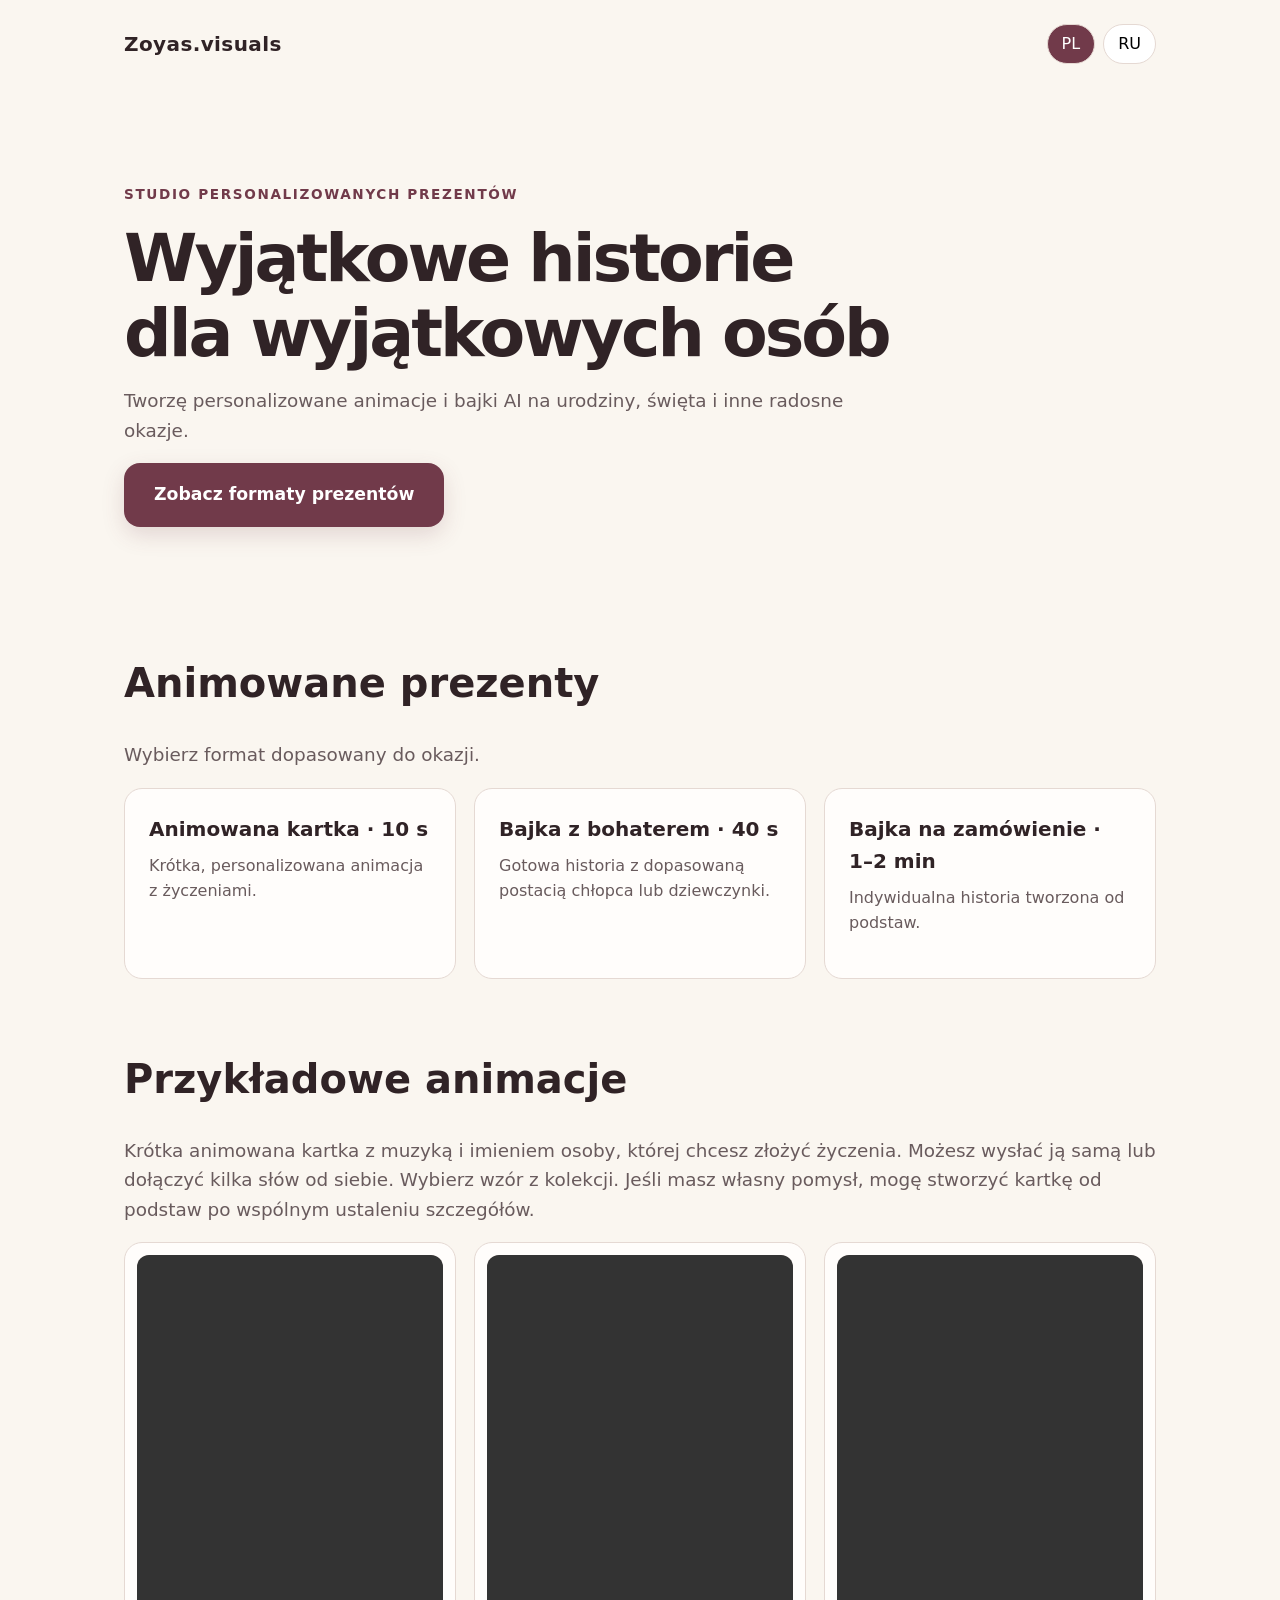
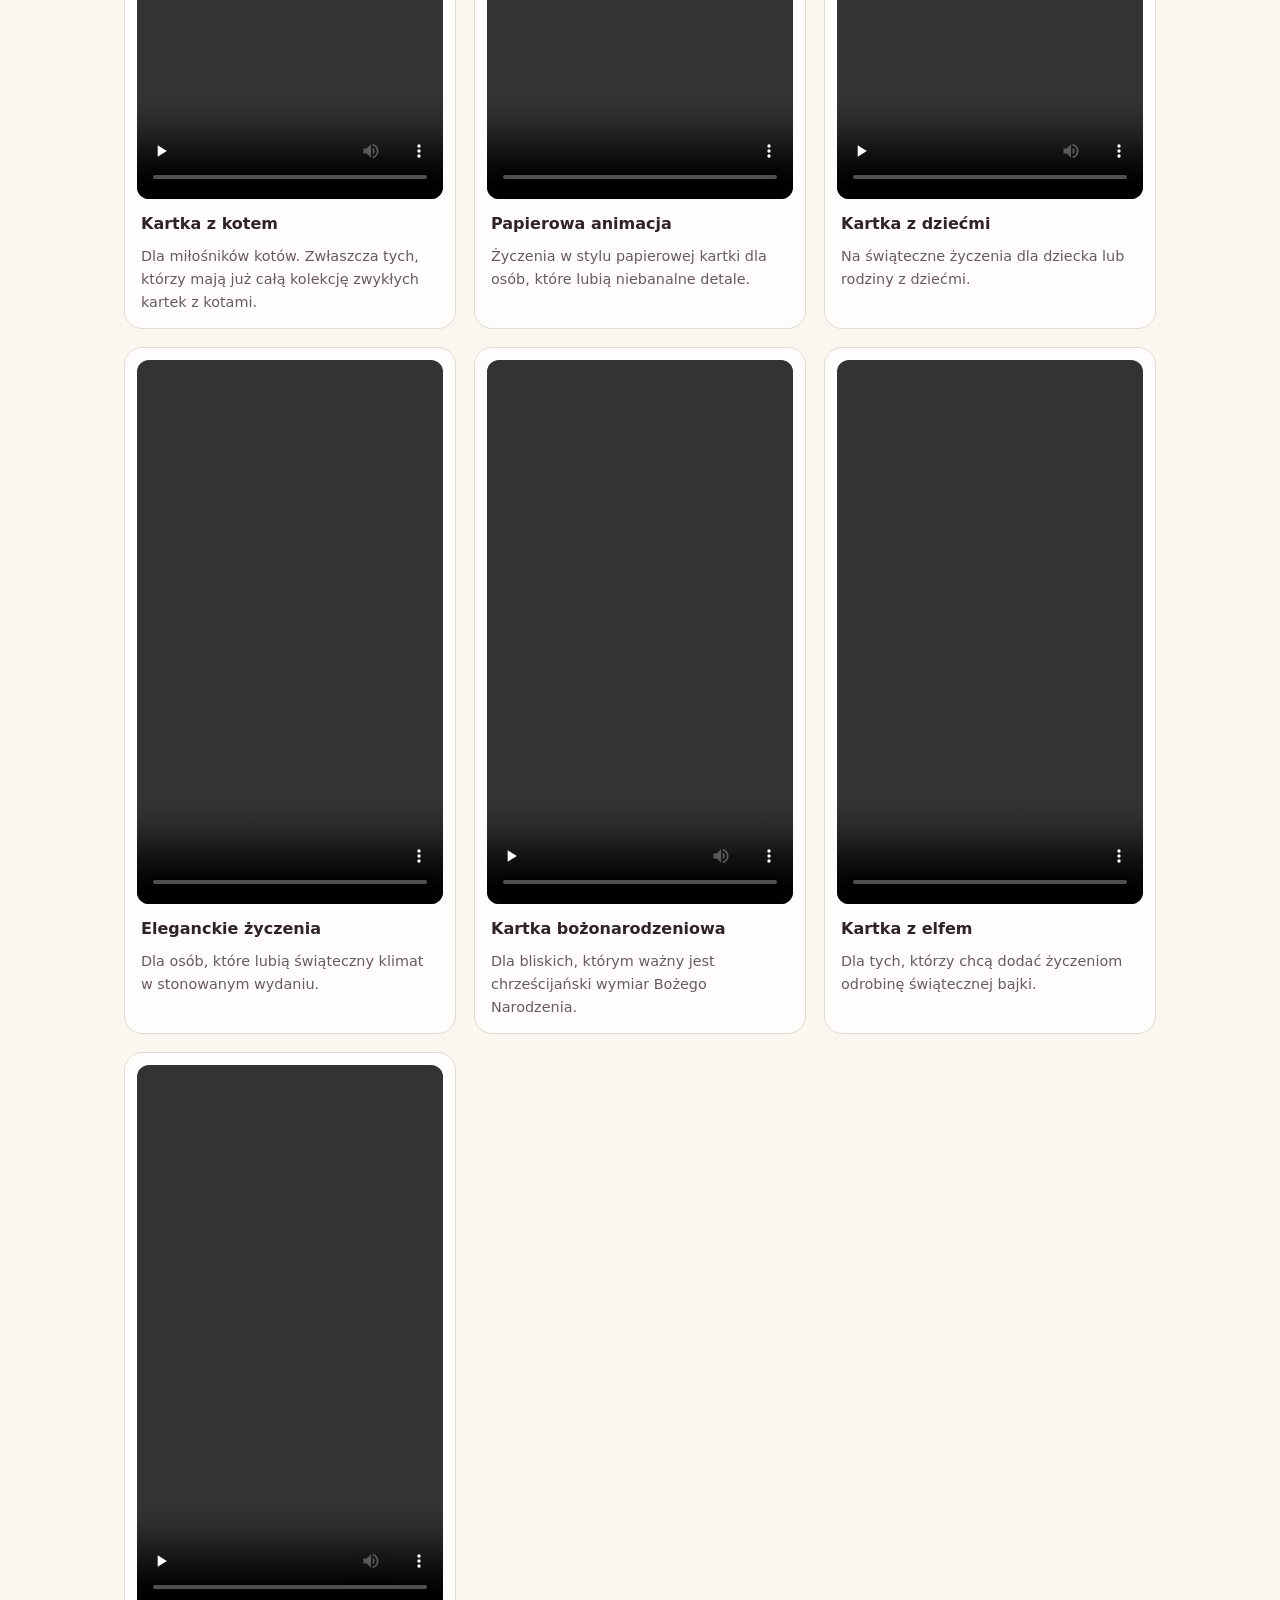
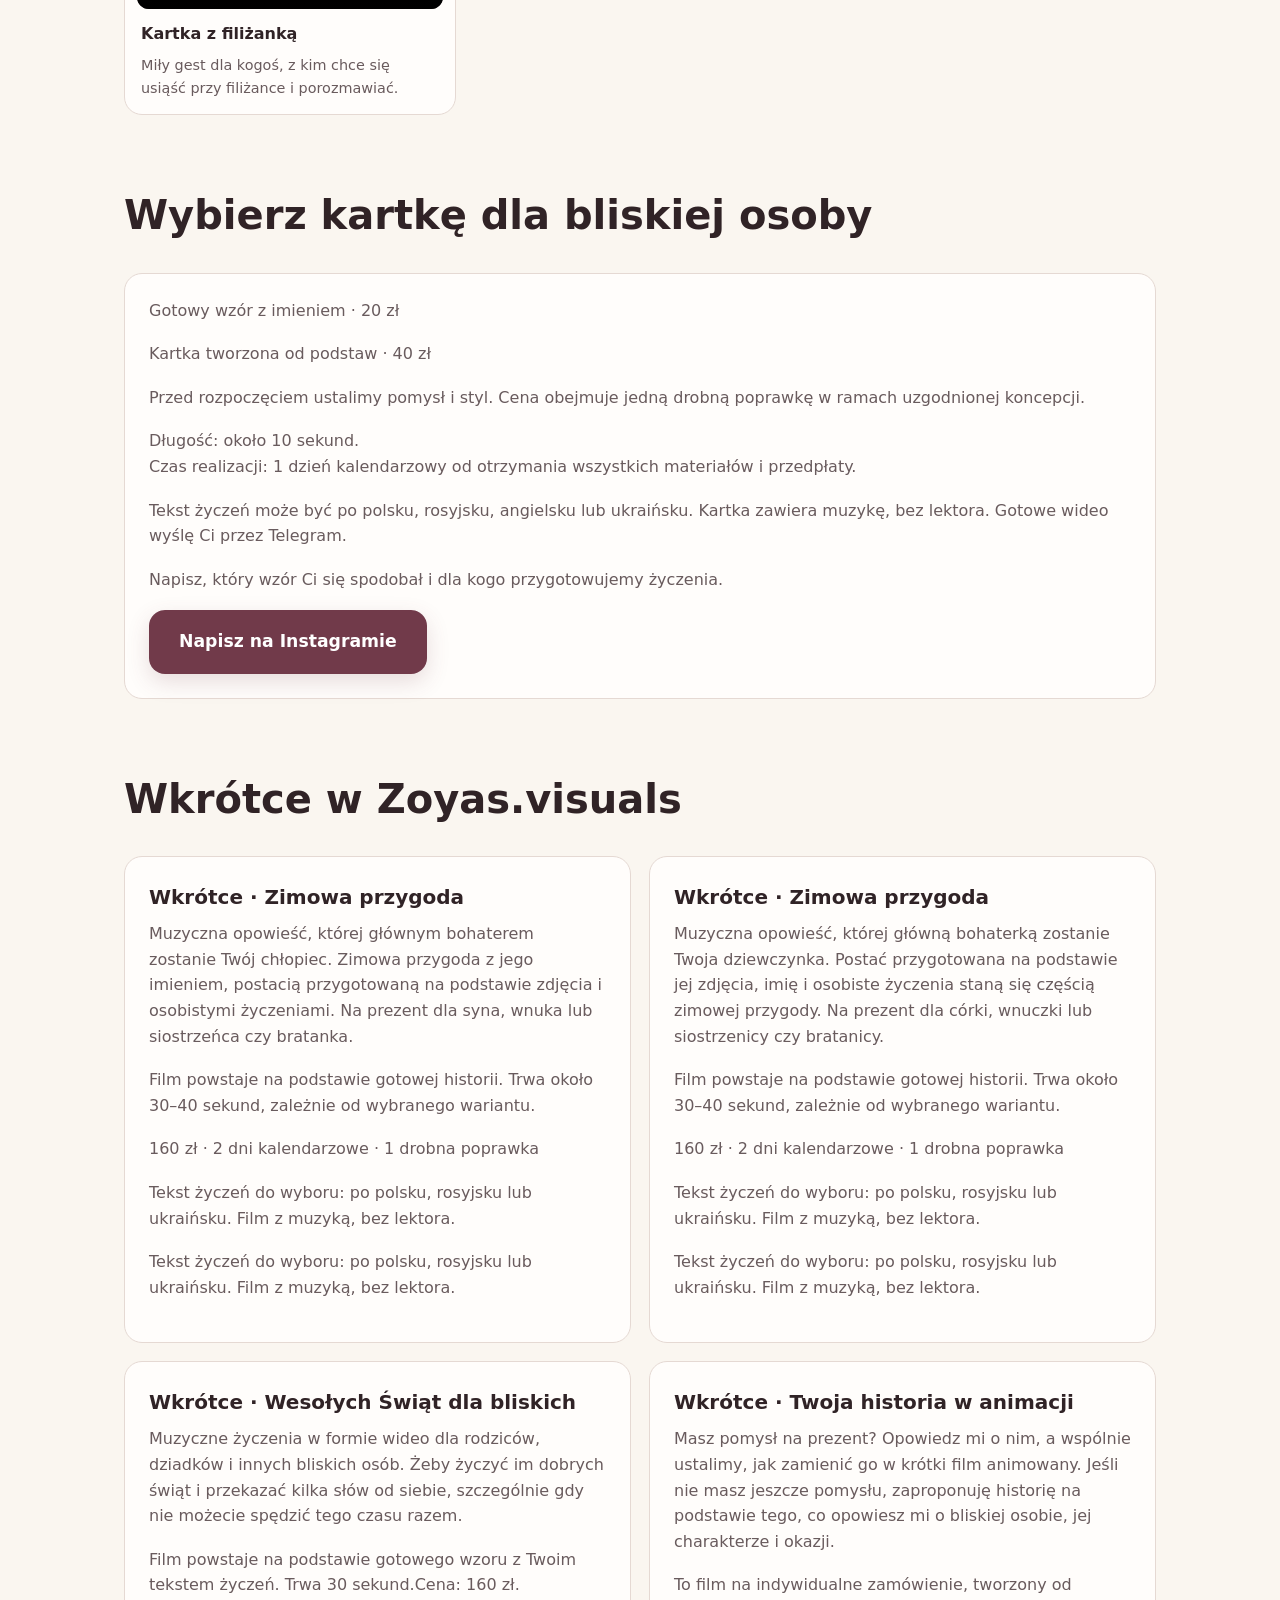
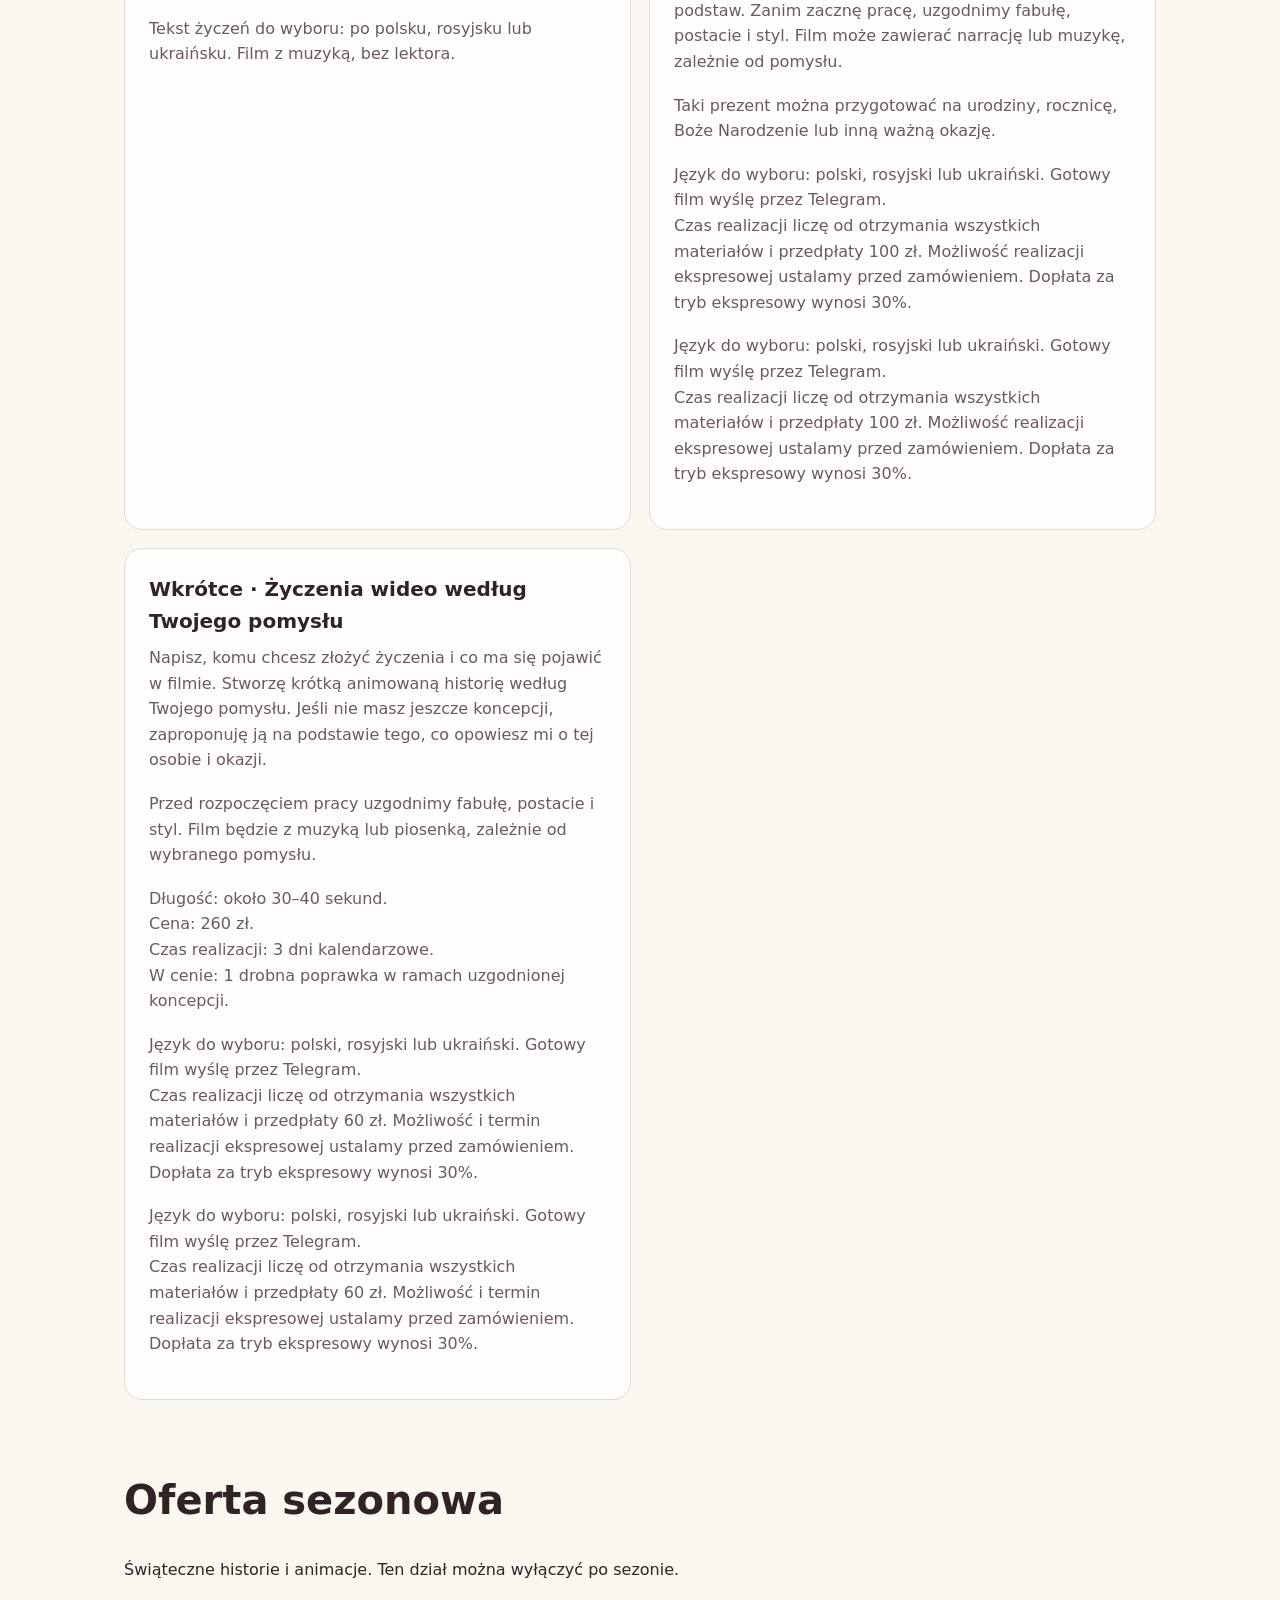
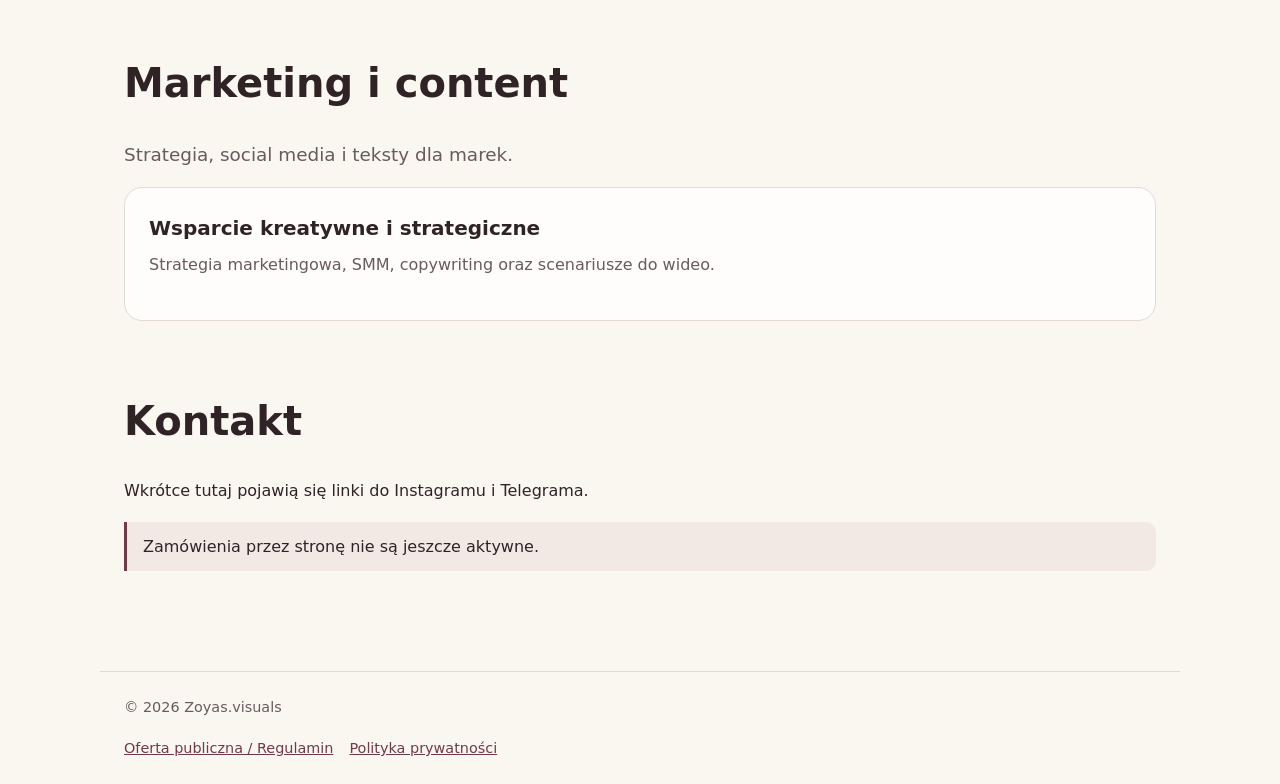
==== index.html @ 580c1a76 "Add files via upload" ====
<!DOCTYPE html>

<html lang="pl">
<head>
<meta charset="utf-8"/>
<meta content="width=device-width, initial-scale=1" name="viewport"/>
<meta content="Zoyas.visuals — personalizowane animowane prezenty AI oraz kreatywny marketing i content." name="description"/>
<title>Zoyas.visuals | Animowane prezenty i marketing</title>
<style>
    :root{color-scheme:light;--bg:#faf6f0;--ink:#302326;--muted:#695b5d;--wine:#713a4a;--line:#e5d9d3;--card:#fffdfb}
    *{box-sizing:border-box}html{scroll-behavior:smooth}body{margin:0;background:var(--bg);color:var(--ink);font:16px/1.6 system-ui,-apple-system,Segoe UI,sans-serif}
    a{color:inherit}button{font:inherit;cursor:pointer}header,main,footer{max-width:1080px;margin:auto;padding:24px}
    header{display:flex;justify-content:space-between;align-items:center;gap:16px}.brand{font-weight:800;letter-spacing:.02em;text-decoration:none;font-size:1.25rem}
    .langs{display:flex;gap:8px}.langs button{border:1px solid var(--line);border-radius:100px;padding:6px 14px;background:white}.langs button[aria-pressed="true"]{background:var(--wine);color:white}
    .hero{padding:72px 0 56px;max-width:780px}.eyebrow{color:var(--wine);font-size:.85rem;font-weight:750;letter-spacing:.12em;text-transform:uppercase}
    h1{font-size:clamp(2.25rem,5.2vw,4.25rem);line-height:1.12;letter-spacing:-.045em;margin:16px 0}h2{font-size:clamp(1.7rem,3.5vw,2.5rem);line-height:1.2}h3{margin:0 0 8px;font-size:1.25rem}
    p{margin:0 0 18px}.lead{font-size:1.15rem;color:var(--muted)}.button{display:inline-block;background:var(--wine);color:white;text-decoration:none;border-radius:16px;padding:18px 30px;font-size:1.08rem;font-weight:750;border:0;box-shadow:0 8px 22px #713a4a2b;transition:transform .2s,background .2s}
    .button:hover{background:#542535;transform:translateY(-2px)}.button:focus-visible{outline:3px solid #a67b4b;outline-offset:3px}section{margin:0 0 76px}.grid{display:grid;grid-template-columns:repeat(3,minmax(0,1fr));gap:18px}.card{background:var(--card);border:1px solid var(--line);border-radius:18px;padding:24px}.card p{color:var(--muted)}
    .note{border-left:3px solid var(--wine);padding:12px 16px;background:#f2e9e5;border-radius:0 10px 10px 0}
    .video-grid{display:grid;grid-template-columns:repeat(3,minmax(0,1fr));gap:18px}.video-card{background:var(--card);border:1px solid var(--line);border-radius:18px;padding:12px}.video-card video{width:100%;aspect-ratio:9/16;object-fit:cover;display:block;border-radius:12px;background:#e8d9d4}.video-card p{margin:8px 4px 2px;color:var(--muted);font-size:.9rem}.video-note{color:var(--muted);font-size:.9rem}footer{border-top:1px solid var(--line);color:var(--muted);font-size:.9rem}.footerlinks{display:flex;flex-wrap:wrap;gap:16px}.footerlinks a{color:var(--wine)}
    [hidden]{display:none!important}@media(max-width:700px){header,main,footer{padding:18px}.hero{padding:48px 0}.grid,.video-grid{grid-template-columns:1fr 1fr}section{margin-bottom:52px}}
  @media(max-width:450px){.video-grid{grid-template-columns:1fr 1fr;gap:10px}.video-card{padding:7px}.video-card p{font-size:.8rem}}
  
.video-card h3{margin:12px 4px 4px;font-size:1rem}.video-card p{white-space:pre-line}.upcoming-grid{display:grid;grid-template-columns:repeat(2,minmax(0,1fr));gap:18px}.upcoming-grid p,.card#unused{white-space:pre-line}.upcoming-grid p{white-space:pre-line}.upcoming-grid .card{min-width:0}#card-order .card p{white-space:pre-line}@media(max-width:700px){.upcoming-grid{grid-template-columns:1fr}}
</style>
</head>
<body>
<header><a class="brand" href="#top">Zoyas.visuals</a><div aria-label="Language / Язык" class="langs" role="group"><button aria-pressed="true" data-lang="pl" type="button">PL</button><button aria-pressed="false" data-lang="ru" type="button">RU</button></div></header>
<main id="top">
<section class="hero"><div class="eyebrow" data-i18n="eyebrow"></div><h1 data-i18n="heroTitle"></h1><p class="lead" data-i18n="heroText"></p><a class="button" data-i18n="viewGifts" href="#gifts"></a></section>
<section id="gifts"><h2 data-i18n="giftsTitle"></h2><p class="lead" data-i18n="giftsText"></p><div class="grid">
<article class="card"><h3 data-i18n="gift1"></h3><p data-i18n="gift1desc"></p></article>
<article class="card"><h3 data-i18n="gift2"></h3><p data-i18n="gift2desc"></p></article>
<article class="card"><h3 data-i18n="gift3"></h3><p data-i18n="gift3desc"></p></article>
</div></section>
<section id="examples"><h2 data-i18n="examplesTitle"></h2><p class="lead" data-i18n="examplesText"></p>
<div class="video-grid">
<div class="video-card"><video aria-label="Cat animation" controls="" playsinline="" preload="none" src="cat.mp4"></video><h3 data-i18n="example1"></h3><p data-i18n="example1desc"></p></div>
<div class="video-card"><video aria-label="Paper sculpture animation" controls="" playsinline="" preload="none" src="paper.mp4"></video><h3 data-i18n="example2"></h3><p data-i18n="example2desc"></p></div>
<div class="video-card"><video aria-label="Children holiday animation" controls="" playsinline="" preload="none" src="kids.mp4"></video><h3 data-i18n="example3"></h3><p data-i18n="example3desc"></p></div>
<div class="video-card"><video aria-label="Luxury greeting animation" controls="" playsinline="" preload="none" src="lux.mp4"></video><h3 data-i18n="example4"></h3><p data-i18n="example4desc"></p></div>
<div class="video-card"><video aria-label="Religious greeting animation" controls="" playsinline="" preload="none" src="religious.mp4"></video><h3 data-i18n="example5"></h3><p data-i18n="example5desc"></p></div>
<div class="video-card"><video aria-label="Elf animation" controls="" playsinline="" preload="none" src="elf.mp4"></video><h3 data-i18n="example6"></h3><p data-i18n="example6desc"></p></div>
<div class="video-card"><video aria-label="Cup animation" controls="" playsinline="" preload="none" src="cup.mp4"></video><h3 data-i18n="example7"></h3><p data-i18n="example7desc"></p></div>
</div><p class="video-note" data-i18n="examplesNote"></p>
</section><section id="card-order"><h2 data-i18n="cardOrderTitle"></h2><div class="card"><p data-i18n="cardPrice1"></p><p data-i18n="cardPrice2"></p><p data-i18n="cardTerms1"></p><p data-i18n="cardTerms2"></p><p data-i18n="cardTerms3"></p><p data-i18n="cardPrompt"></p><a class="button" data-i18n="cardCta" href="https://www.instagram.com/zoyas.visuals/" rel="noopener noreferrer" target="_blank"></a></div></section><section id="upcoming"><h2 data-i18n="upcomingTitle"></h2><div class="upcoming-grid"><article class="card"><h3 data-i18n="up1title"></h3><p data-i18n="up1text1"></p><p data-i18n="up1text2"></p><p data-i18n="up1text3"></p><p data-i18n="up1text4"></p><p data-i18n="up1text5"></p></article><article class="card"><h3 data-i18n="up2title"></h3><p data-i18n="up2text1"></p><p data-i18n="up2text2"></p><p data-i18n="up2text3"></p><p data-i18n="up2text4"></p><p data-i18n="up2text5"></p></article><article class="card"><h3 data-i18n="up3title"></h3><p data-i18n="up3text1"></p><p data-i18n="up3text2"></p><p data-i18n="up3text3"></p><p data-i18n="up3text4"></p><p data-i18n="up3text5"></p></article><article class="card"><h3 data-i18n="up4title"></h3><p data-i18n="up4text1"></p><p data-i18n="up4text2"></p><p data-i18n="up4text3"></p><p data-i18n="up4text4"></p><p data-i18n="up4text5"></p></article><article class="card"><h3 data-i18n="up5title"></h3><p data-i18n="up5text1"></p><p data-i18n="up5text2"></p><p data-i18n="up5text3"></p><p data-i18n="up5text4"></p><p data-i18n="up5text5"></p></article></div></section>
<section id="seasonal"><h2 data-i18n="seasonTitle"></h2><p data-i18n="seasonText"></p></section>
<section id="marketing"><h2 data-i18n="marketingTitle"></h2><p class="lead" data-i18n="marketingText"></p><div class="card"><h3 data-i18n="marketingServices"></h3><p data-i18n="marketingDetails"></p></div></section>
<section id="contact"><h2 data-i18n="contactTitle"></h2><p data-i18n="contactText"></p><p class="note" data-i18n="contactPending"></p></section>
</main>
<footer><p>© <span id="year">2026</span> Zoyas.visuals</p><div aria-label="Legal documents" class="footerlinks"><a data-i18n="privacy1" href="https://drive.google.com/file/d/1XK0a-iDNPS_M-O-wU-ek_Co1tiqjxsa3/view?usp=sharing" rel="noopener noreferrer" target="_blank"></a><a data-i18n="privacy2" href="https://drive.google.com/file/d/1DWjNGyeAzL0Ub_gJZvb59Omw1AKYy89h/view?usp=sharing" rel="noopener noreferrer" target="_blank"></a></div></footer>
<script>
'use strict';
const translations={
  "ru": {
    "examplesTitle": "Примеры анимаций",
    "examplesText": "Короткая анимационная открытка с музыкой и именем получателя. Можно отправить её отдельно или дополнить своими словами. Выберите понравившийся вариант из коллекции. Если хочется чего-то своего, я создам открытку с нуля по согласованной с вами идее.",
    "example1": "Открытка с котом",
    "example2": "Бумажная анимация",
    "example3": "Открытка с детьми",
    "example4": "Элегантное поздравление",
    "example5": "Рождественское поздравление",
    "example6": "Открытка с эльфом",
    "example7": "Открытка с чашкой",
    "examplesNote": "",
    "eyebrow": "Студия персональных подарков",
    "heroTitle": "Особенные истории для близких людей",
    "heroText": "Создаю персональные AI-мультфильмы и анимационные поздравления ко дню рождения, праздникам и другим радостным событиям.",
    "viewGifts": "Посмотреть форматы подарков",
    "giftsTitle": "Анимационные подарки",
    "giftsText": "Выбери формат под свой повод.",
    "videoSoon": "Место для примера видео",
    "gift1": "Видеооткрытка · 10 сек.",
    "gift1desc": "Короткое персональное анимационное поздравление.",
    "gift2": "Сказка с героем · 40 сек.",
    "gift2desc": "Готовая история с заменой персонажа на мальчика или девочку.",
    "gift3": "Мультфильм на заказ · 1–2 мин.",
    "gift3desc": "Индивидуальная история, созданная с нуля.",
    "seasonTitle": "Сезонные предложения",
    "seasonText": "Новогодние и праздничные истории. После сезона этот раздел можно отключить.",
    "marketingTitle": "Маркетинг и контент",
    "marketingText": "Стратегия, социальные сети и тексты для брендов.",
    "marketingServices": "Креативная и стратегическая поддержка",
    "marketingDetails": "Маркетинговая стратегия, SMM, копирайтинг и сценарии для видео.",
    "contactTitle": "Контакты",
    "contactText": "Скоро здесь появятся ссылки на Instagram и Telegram.",
    "contactPending": "Заказы через сайт пока не принимаются.",
    "privacy1": "Публичная оферта",
    "privacy2": "Политика конфиденциальности",
    "example1desc": "Для тех, кто любит котов. И особенно для тех, кому обычной открытки с котом уже мало.",
    "example2desc": "Поздравление в стиле бумажной открытки для тех, кому нравятся необычные детали.",
    "example3desc": "Для праздничного поздравления ребёнку или семье с детьми.",
    "example4desc": "Для тех, кому близок сдержанный праздничный стиль.",
    "example5desc": "Для близких, которым важно христианское содержание Рождества.",
    "example6desc": "Для тех, кому хочется добавить в поздравление немного праздничной сказки.",
    "example7desc": "Небольшой знак внимания для человека, с которым хочется посидеть за чашкой и поговорить.",
    "cardOrderTitle": "Выберите свою открытку",
    "cardPrice1": "По готовому шаблону с именем получателя · 20 zł",
    "cardPrice2": "Индивидуальная открытка с нуля · 40 zł",
    "cardTerms1": "Идею и оформление обсудим перед началом. В стоимость входит одна небольшая правка в рамках согласованной идеи.",
    "cardTerms2": "Продолжительность: около 10 секунд.\nСрок изготовления: 1 календарный день после получения всех материалов и предоплаты.",
    "cardTerms3": "Текст поздравления может быть на польском, русском, английском или украинском языке. В открытке есть музыка, без озвучки. Готовое видео отправлю вам в Telegram.",
    "cardPrompt": "Напишите мне, какая открытка понравилась и для кого готовим поздравление.",
    "cardCta": "Обсудить открытку в Instagram",
    "upcomingTitle": "Скоро в Zoyas.visuals",
    "up1title": "Скоро · Зимнее приключение",
    "up1text1": "Музыкальная история, в которой главным героем станет ваш мальчик. Зимнее приключение с его именем, образом по фотографии и персональным поздравлением. Можно подарить сыну, внуку или племяннику.",
    "up1text2": "Видео создаётся по готовому сюжету. Продолжительность около 30–40 секунд, в зависимости от выбранного варианта.",
    "up1text3": "160 zł · 2 календарных дня · 1 небольшая правка",
    "up1text4": "Текст поздравления на выбор: польский, русский или украинский. В видео звучит музыка, без озвучки.",
    "up1text5": "Текст поздравления на выбор: польский, русский или украинский. В видео звучит музыка, без озвучки.",
    "up2title": "Скоро · Зимнее приключение",
    "up2text1": "Музыкальная история, в которой главной героиней станет ваша девочка. Её образ по фотографии, имя и персональное поздравление станут частью зимнего приключения. Подарок для дочки, внучки или племянницы.",
    "up2text2": "Видео создаётся по готовому сюжету. Продолжительность около 30–40 секунд, в зависимости от выбранного варианта.",
    "up2text3": "160 zł · 2 календарных дня · 1 небольшая правка",
    "up2text4": "Текст поздравления на выбор: польский, русский или украинский. В видео звучит музыка, без озвучки.",
    "up2text5": "Текст поздравления на выбор: польский, русский или украинский. В видео звучит музыка, без озвучки.",
    "up3title": "Скоро · С Рождеством, родные",
    "up3text1": "Музыкальное видеопоздравление для родителей, бабушки с дедушкой и других близких. Чтобы поздравить с Рождеством и сказать несколько своих слов, особенно когда провести праздник вместе не получается.",
    "up3text2": "Поздравление создаётся по готовому шаблону с вашим текстом. Продолжительность  30 секунд. Стоимость: 160 zł.",
    "up3text3": "Текст поздравления на выбор: польский, русский или украинский. В видео звучит музыка, без озвучки.",
    "up3text4": "",
    "up3text5": "",
    "up4title": "Скоро · Мультфильм по вашей истории",
    "up4text1": "У вас есть идея подарка? Расскажите мне, и мы обсудим, как превратить её в небольшой мультфильм. Если готовой идеи пока нет, я предложу сюжет, опираясь на ваш рассказ о человеке, его характере и поводе для поздравления.",
    "up4text2": "Это индивидуальный заказ: я создаю историю с нуля. Перед началом мы согласуем сюжет, персонажей и оформление. Мультфильм может быть с озвучкой или музыкой, в зависимости от задумки.",
    "up4text3": "Такой подарок можно подготовить ко дню рождения, годовщине, Рождеству или другому важному событию.",
    "up4text4": "Язык на выбор: польский, русский или украинский. Готовое видео отправлю в Telegram.\nСрок отсчитывается после получения всех материалов и предоплаты 100 zł. Возможность срочного изготовления обсуждается заранее. Доплата за срочность составляет 30%.",
    "up4text5": "Язык на выбор: польский, русский или украинский. Готовое видео отправлю в Telegram.\nСрок отсчитывается после получения всех материалов и предоплаты 100 zł. Возможность срочного изготовления обсуждается заранее. Доплата за срочность составляет 30%.",
    "up5title": "Скоро · Видеопоздравление по вашей идее",
    "up5text1": "Расскажите, кого хотите поздравить и что хочется увидеть в видео. Я создам короткую анимационную историю по вашей идее. Если задумки пока нет, предложу свой вариант на основе вашего рассказа о человеке и поводе для подарка.",
    "up5text2": "Перед началом мы согласуем сюжет, персонажей и оформление. Видео будет с музыкой или песней, в зависимости от выбранной идеи.",
    "up5text3": "Продолжительность: около 30–40 секунд.\nСтоимость: 260 zł.\nСрок изготовления: 3 календарных дня.\nВключена 1 небольшая правка в рамках согласованной идеи.",
    "up5text4": "Язык на выбор: польский, русский или украинский. Готовое видео отправлю в Telegram.\nСрок отсчитывается после получения всех материалов и предоплаты - 60 злотых. Возможность и срок срочного изготовления обсуждаем перед заказом. Доплата за срочность составляет 30%.",
    "up5text5": "Язык на выбор: польский, русский или украинский. Готовое видео отправлю в Telegram.\nСрок отсчитывается после получения всех материалов и предоплаты - 60 злотых. Возможность и срок срочного изготовления обсуждаем перед заказом. Доплата за срочность составляет 30%."
  },
  "pl": {
    "examplesTitle": "Przykładowe animacje",
    "examplesText": "Krótka animowana kartka z muzyką i imieniem osoby, której chcesz złożyć życzenia. Możesz wysłać ją samą lub dołączyć kilka słów od siebie. Wybierz wzór z kolekcji. Jeśli masz własny pomysł, mogę stworzyć kartkę od podstaw po wspólnym ustaleniu szczegółów.",
    "example1": "Kartka z kotem",
    "example2": "Papierowa animacja",
    "example3": "Kartka z dziećmi",
    "example4": "Eleganckie życzenia",
    "example5": "Kartka bożonarodzeniowa",
    "example6": "Kartka z elfem",
    "example7": "Kartka z filiżanką",
    "examplesNote": "",
    "eyebrow": "Studio personalizowanych prezentów",
    "heroTitle": "Wyjątkowe historie dla wyjątkowych osób",
    "heroText": "Tworzę personalizowane animacje i bajki AI na urodziny, święta i inne radosne okazje.",
    "viewGifts": "Zobacz formaty prezentów",
    "giftsTitle": "Animowane prezenty",
    "giftsText": "Wybierz format dopasowany do okazji.",
    "videoSoon": "Miejsce na przykład wideo",
    "gift1": "Animowana kartka · 10 s",
    "gift1desc": "Krótka, personalizowana animacja z życzeniami.",
    "gift2": "Bajka z bohaterem · 40 s",
    "gift2desc": "Gotowa historia z dopasowaną postacią chłopca lub dziewczynki.",
    "gift3": "Bajka na zamówienie · 1–2 min",
    "gift3desc": "Indywidualna historia tworzona od podstaw.",
    "seasonTitle": "Oferta sezonowa",
    "seasonText": "Świąteczne historie i animacje. Ten dział można wyłączyć po sezonie.",
    "marketingTitle": "Marketing i content",
    "marketingText": "Strategia, social media i teksty dla marek.",
    "marketingServices": "Wsparcie kreatywne i strategiczne",
    "marketingDetails": "Strategia marketingowa, SMM, copywriting oraz scenariusze do wideo.",
    "contactTitle": "Kontakt",
    "contactText": "Wkrótce tutaj pojawią się linki do Instagramu i Telegrama.",
    "contactPending": "Zamówienia przez stronę nie są jeszcze aktywne.",
    "privacy1": "Oferta publiczna / Regulamin",
    "privacy2": "Polityka prywatności",
    "example1desc": "Dla miłośników kotów. Zwłaszcza tych, którzy mają już całą kolekcję zwykłych kartek z kotami.",
    "example2desc": "Życzenia w stylu papierowej kartki dla osób, które lubią niebanalne detale.",
    "example3desc": "Na świąteczne życzenia dla dziecka lub rodziny z dziećmi.",
    "example4desc": "Dla osób, które lubią świąteczny klimat w stonowanym wydaniu.",
    "example5desc": "Dla bliskich, którym ważny jest chrześcijański wymiar Bożego Narodzenia.",
    "example6desc": "Dla tych, którzy chcą dodać życzeniom odrobinę świątecznej bajki.",
    "example7desc": "Miły gest dla kogoś, z kim chce się usiąść przy filiżance i porozmawiać.",
    "cardOrderTitle": "Wybierz kartkę dla bliskiej osoby",
    "cardPrice1": "Gotowy wzór z imieniem · 20 zł",
    "cardPrice2": "Kartka tworzona od podstaw · 40 zł",
    "cardTerms1": "Przed rozpoczęciem ustalimy pomysł i styl. Cena obejmuje jedną drobną poprawkę w ramach uzgodnionej koncepcji.",
    "cardTerms2": "Długość: około 10 sekund.\nCzas realizacji: 1 dzień kalendarzowy od otrzymania wszystkich materiałów i przedpłaty.",
    "cardTerms3": "Tekst życzeń może być po polsku, rosyjsku, angielsku lub ukraińsku. Kartka zawiera muzykę, bez lektora. Gotowe wideo wyślę Ci przez Telegram.",
    "cardPrompt": "Napisz, który wzór Ci się spodobał i dla kogo przygotowujemy życzenia.",
    "cardCta": "Napisz na Instagramie",
    "upcomingTitle": "Wkrótce w Zoyas.visuals",
    "up1title": "Wkrótce · Zimowa przygoda",
    "up1text1": "Muzyczna opowieść, której głównym bohaterem zostanie Twój chłopiec. Zimowa przygoda z jego imieniem, postacią przygotowaną na podstawie zdjęcia i osobistymi życzeniami. Na prezent dla syna, wnuka lub siostrzeńca czy bratanka.",
    "up1text2": "Film powstaje na podstawie gotowej historii. Trwa około 30–40 sekund, zależnie od wybranego wariantu.",
    "up1text3": "160 zł · 2 dni kalendarzowe · 1 drobna poprawka",
    "up1text4": "Tekst życzeń do wyboru: po polsku, rosyjsku lub ukraińsku. Film z muzyką, bez lektora.",
    "up1text5": "Tekst życzeń do wyboru: po polsku, rosyjsku lub ukraińsku. Film z muzyką, bez lektora.",
    "up2title": "Wkrótce · Zimowa przygoda",
    "up2text1": "Muzyczna opowieść, której główną bohaterką zostanie Twoja dziewczynka. Postać przygotowana na podstawie jej zdjęcia, imię i osobiste życzenia staną się częścią zimowej przygody. Na prezent dla córki, wnuczki lub siostrzenicy czy bratanicy.",
    "up2text2": "Film powstaje na podstawie gotowej historii. Trwa około 30–40 sekund, zależnie od wybranego wariantu.",
    "up2text3": "160 zł · 2 dni kalendarzowe · 1 drobna poprawka",
    "up2text4": "Tekst życzeń do wyboru: po polsku, rosyjsku lub ukraińsku. Film z muzyką, bez lektora.",
    "up2text5": "Tekst życzeń do wyboru: po polsku, rosyjsku lub ukraińsku. Film z muzyką, bez lektora.",
    "up3title": "Wkrótce · Wesołych Świąt dla bliskich",
    "up3text1": "Muzyczne życzenia w formie wideo dla rodziców, dziadków i innych bliskich osób. Żeby życzyć im dobrych świąt i przekazać kilka słów od siebie, szczególnie gdy nie możecie spędzić tego czasu razem.",
    "up3text2": "Film powstaje na podstawie gotowego wzoru z Twoim tekstem życzeń. Trwa  30 sekund.Cena: 160 zł.",
    "up3text3": "Tekst życzeń do wyboru: po polsku, rosyjsku lub ukraińsku. Film z muzyką, bez lektora.",
    "up3text4": "",
    "up3text5": "",
    "up4title": "Wkrótce · Twoja historia w animacji",
    "up4text1": "Masz pomysł na prezent? Opowiedz mi o nim, a wspólnie ustalimy, jak zamienić go w krótki film animowany. Jeśli nie masz jeszcze pomysłu, zaproponuję historię na podstawie tego, co opowiesz mi o bliskiej osobie, jej charakterze i okazji.",
    "up4text2": "To film na indywidualne zamówienie, tworzony od podstaw. Zanim zacznę pracę, uzgodnimy fabułę, postacie i styl. Film może zawierać narrację lub muzykę, zależnie od pomysłu.",
    "up4text3": "Taki prezent można przygotować na urodziny, rocznicę, Boże Narodzenie lub inną ważną okazję.",
    "up4text4": "Język do wyboru: polski, rosyjski lub ukraiński. Gotowy film wyślę przez Telegram.\nCzas realizacji liczę od otrzymania wszystkich materiałów i przedpłaty 100 zł. Możliwość realizacji ekspresowej ustalamy przed zamówieniem. Dopłata za tryb ekspresowy wynosi 30%.",
    "up4text5": "Język do wyboru: polski, rosyjski lub ukraiński. Gotowy film wyślę przez Telegram.\nCzas realizacji liczę od otrzymania wszystkich materiałów i przedpłaty 100 zł. Możliwość realizacji ekspresowej ustalamy przed zamówieniem. Dopłata za tryb ekspresowy wynosi 30%.",
    "up5title": "Wkrótce · Życzenia wideo według Twojego pomysłu",
    "up5text1": "Napisz, komu chcesz złożyć życzenia i co ma się pojawić w filmie. Stworzę krótką animowaną historię według Twojego pomysłu. Jeśli nie masz jeszcze koncepcji, zaproponuję ją na podstawie tego, co opowiesz mi o tej osobie i okazji.",
    "up5text2": "Przed rozpoczęciem pracy uzgodnimy fabułę, postacie i styl. Film będzie z muzyką lub piosenką, zależnie od wybranego pomysłu.",
    "up5text3": "Długość: około 30–40 sekund.\nCena: 260 zł.\nCzas realizacji: 3 dni kalendarzowe.\nW cenie: 1 drobna poprawka w ramach uzgodnionej koncepcji.",
    "up5text4": "Język do wyboru: polski, rosyjski lub ukraiński. Gotowy film wyślę przez Telegram.\nCzas realizacji liczę od otrzymania wszystkich materiałów i przedpłaty 60 zł. Możliwość i termin realizacji ekspresowej ustalamy przed zamówieniem. Dopłata za tryb ekspresowy wynosi 30%.",
    "up5text5": "Język do wyboru: polski, rosyjski lub ukraiński. Gotowy film wyślę przez Telegram.\nCzas realizacji liczę od otrzymania wszystkich materiałów i przedpłaty 60 zł. Możliwość i termin realizacji ekspresowej ustalamy przed zamówieniem. Dopłata za tryb ekspresowy wynosi 30%."
  }
};
function setLanguage(lang){if(!Object.hasOwn(translations,lang))lang='pl';document.documentElement.lang=lang;document.querySelectorAll('[data-i18n]').forEach(el=>{el.textContent=translations[lang][el.dataset.i18n]||''});document.querySelectorAll('[data-lang]').forEach(btn=>btn.setAttribute('aria-pressed',String(btn.dataset.lang===lang)));document.title=lang==='pl'?'Zoyas.visuals | Animowane prezenty i marketing':'Zoyas.visuals | Анимационные подарки и маркетинг';}
document.querySelectorAll('[data-lang]').forEach(btn=>btn.addEventListener('click',()=>setLanguage(btn.dataset.lang)));
document.getElementById('year').textContent=String(new Date().getFullYear());setLanguage('pl');
</script>
</body>
</html>
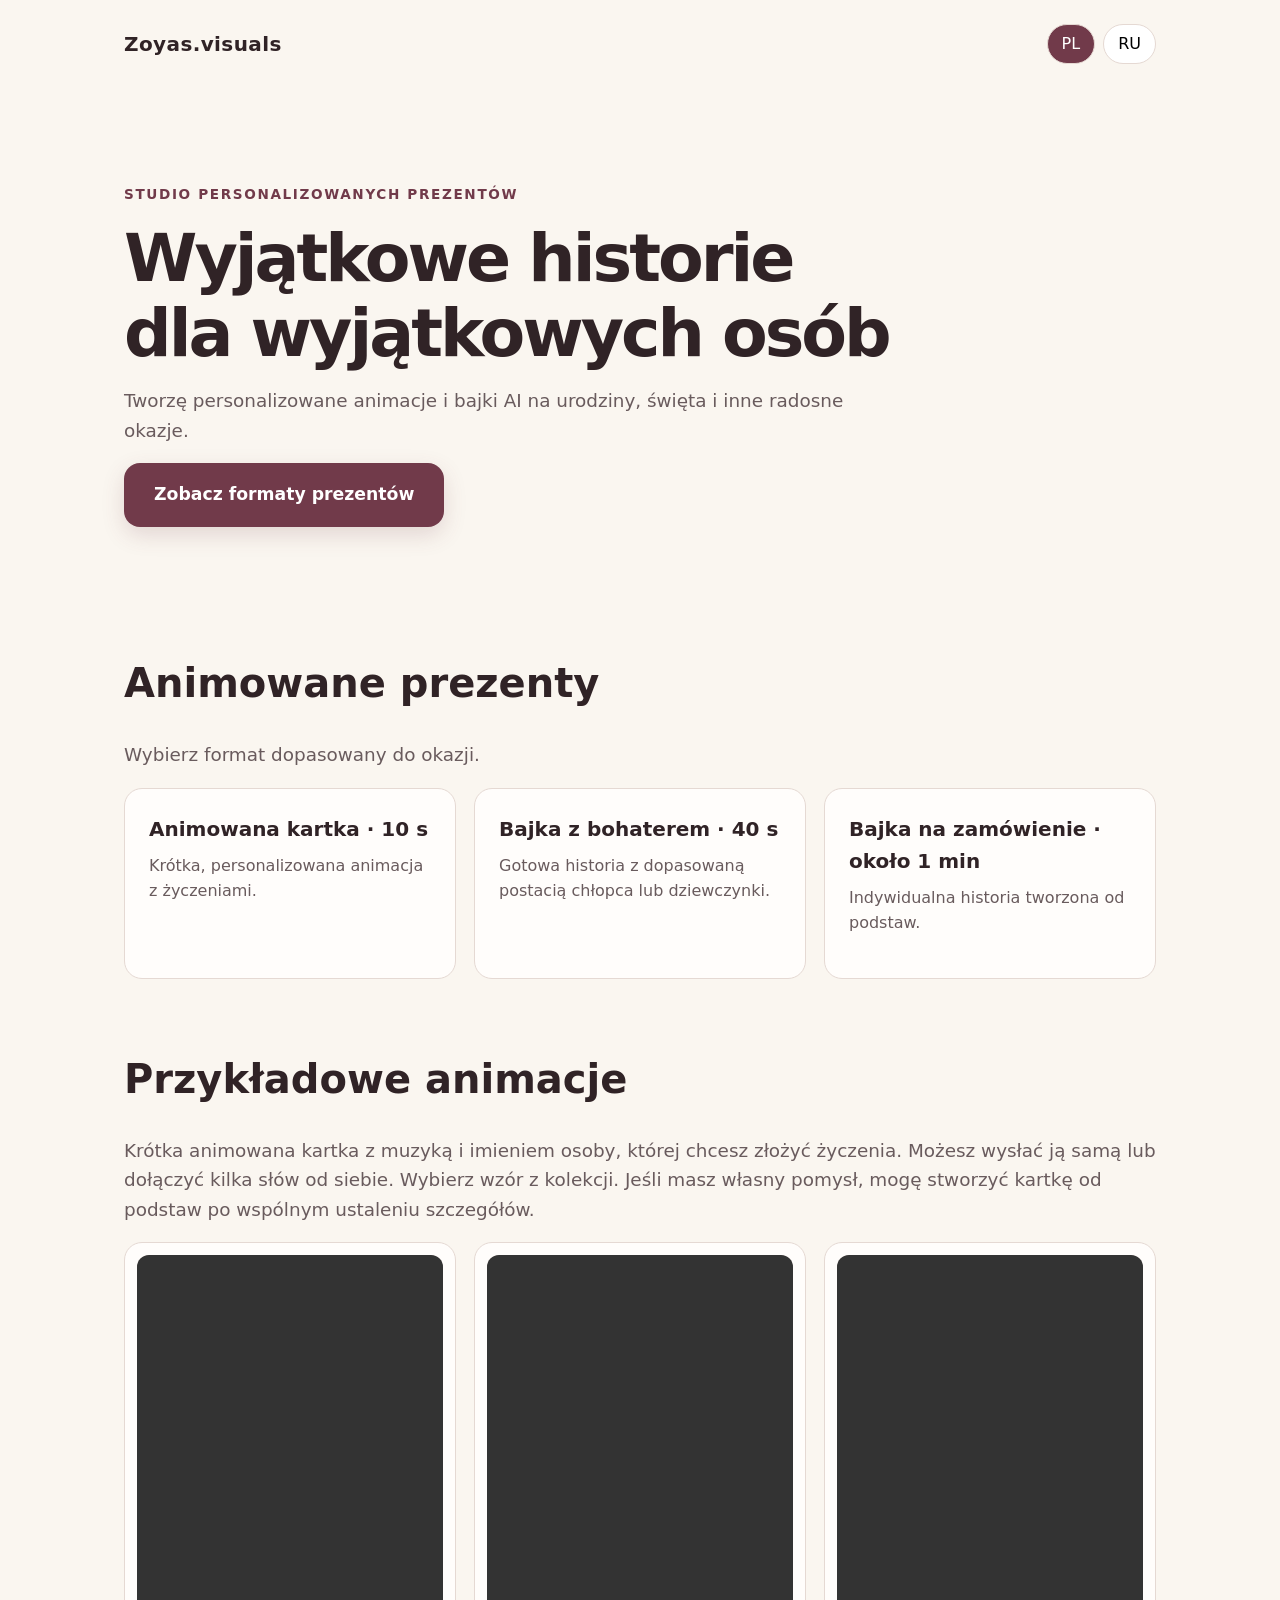
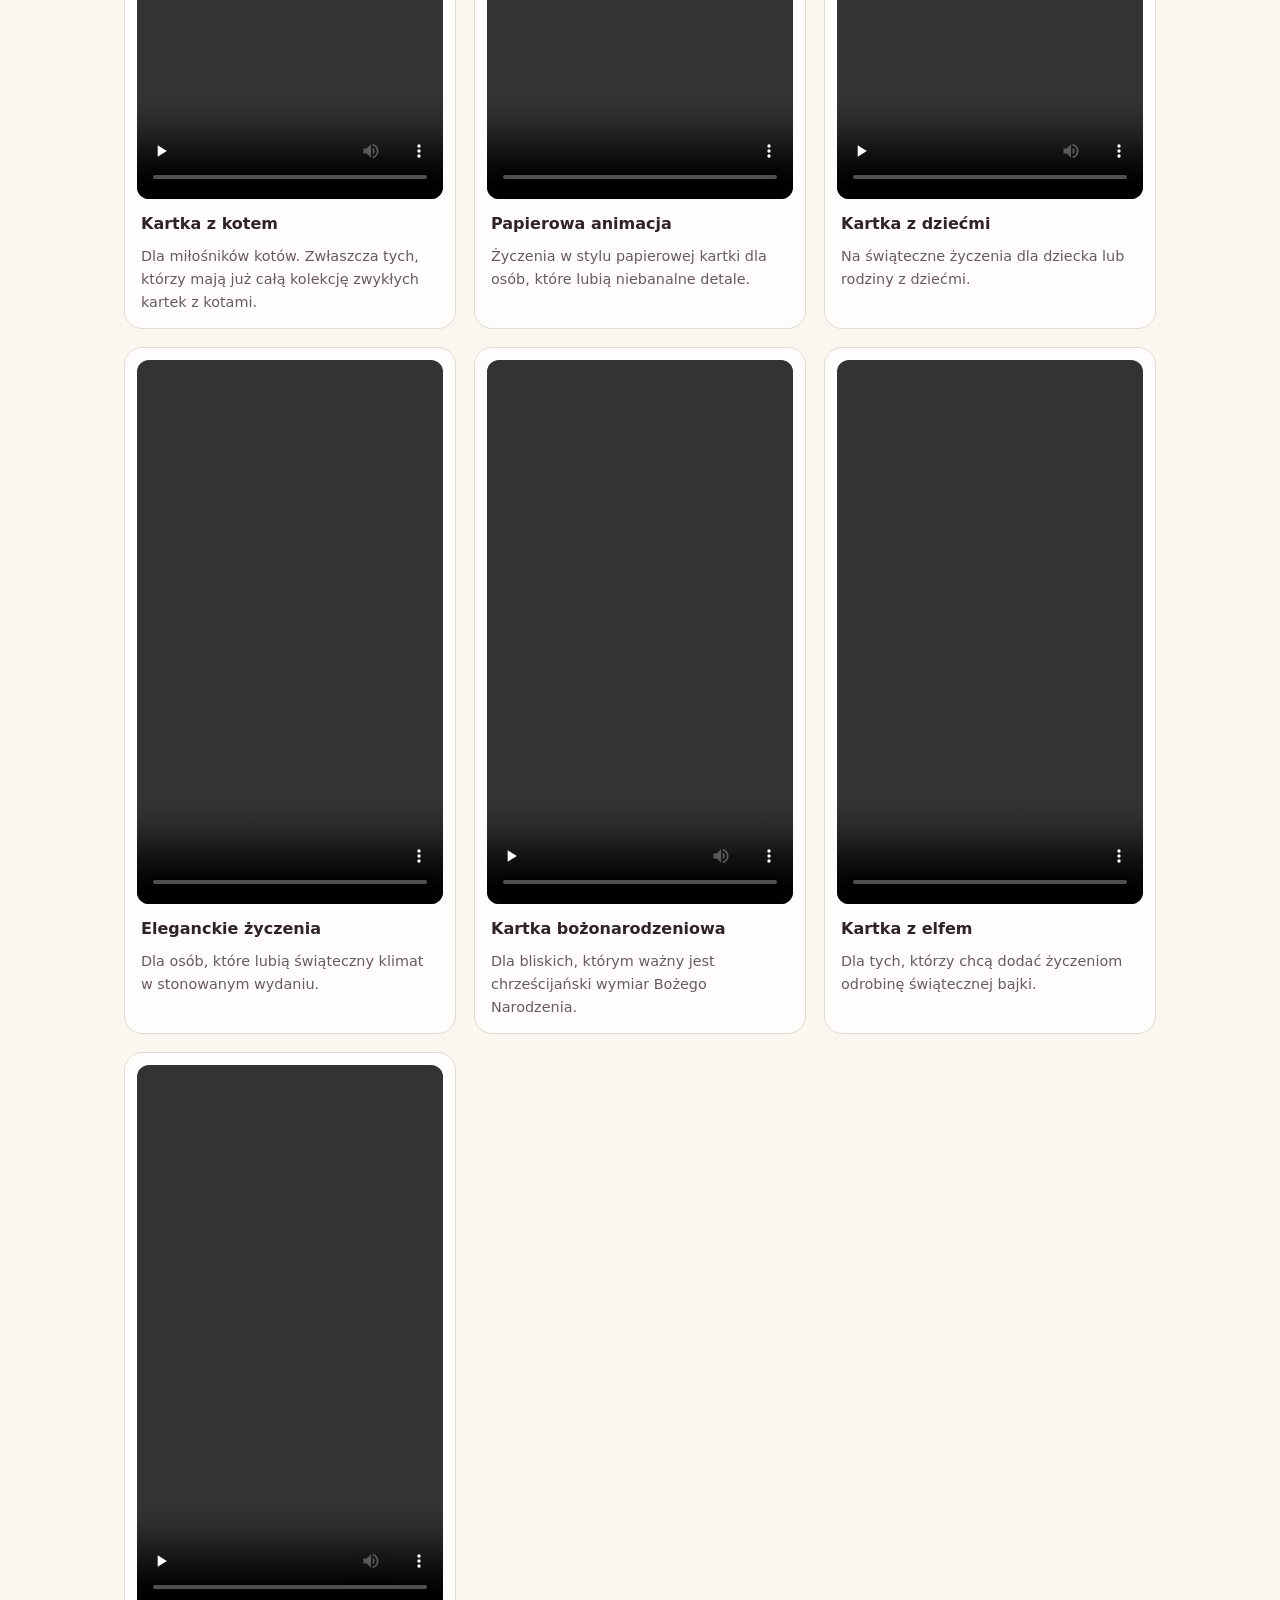
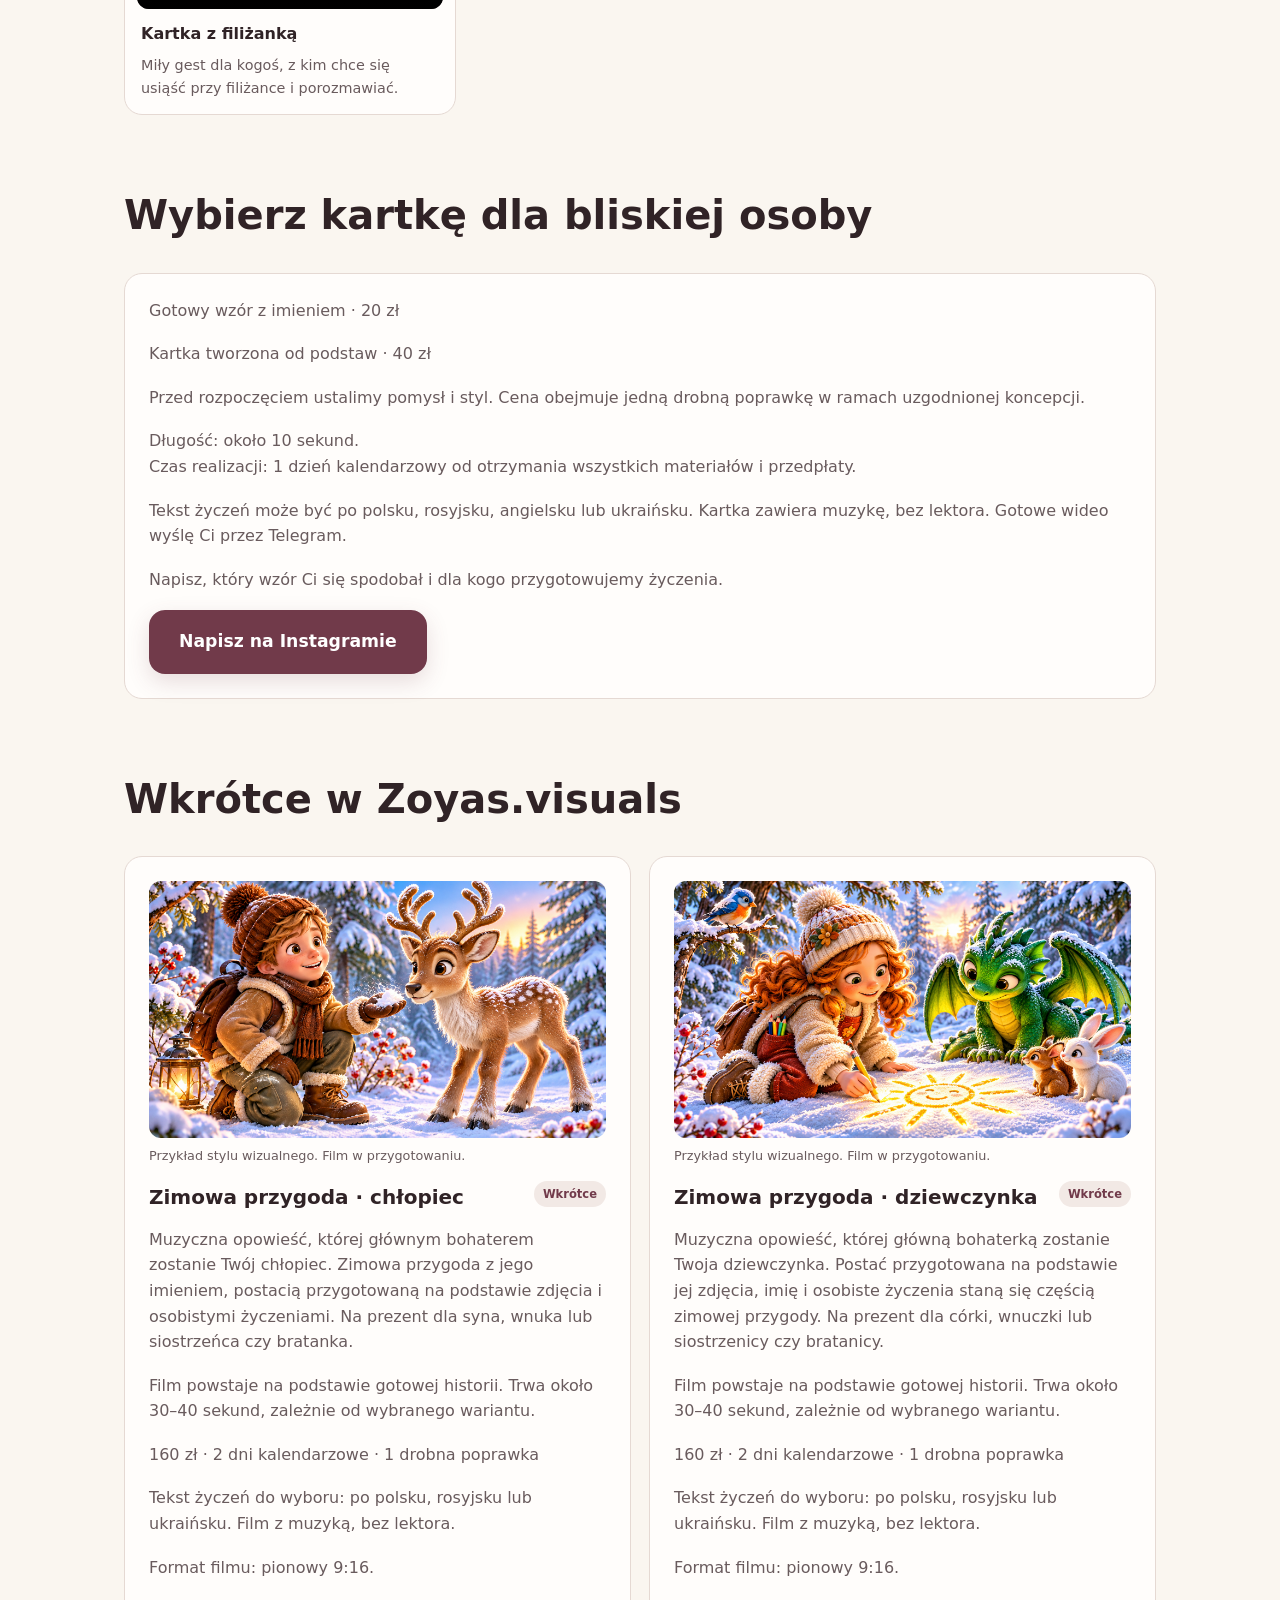
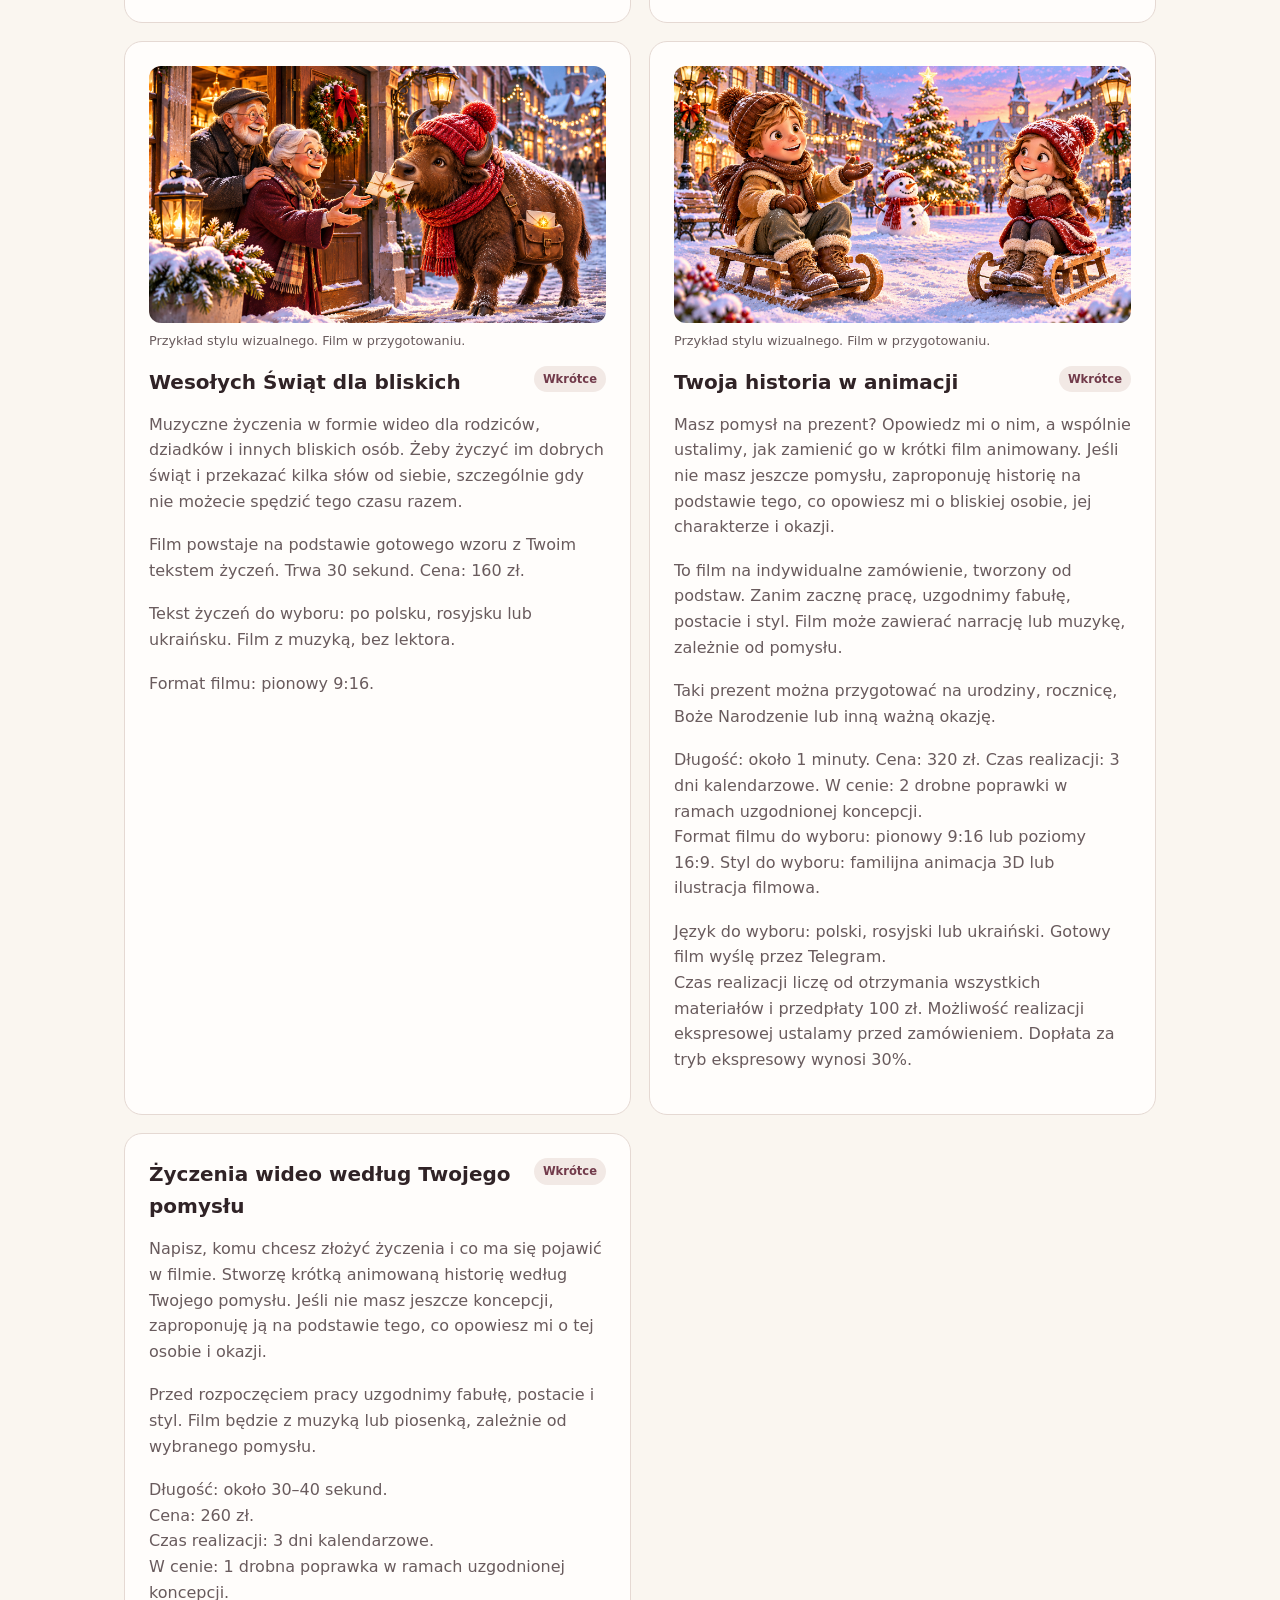
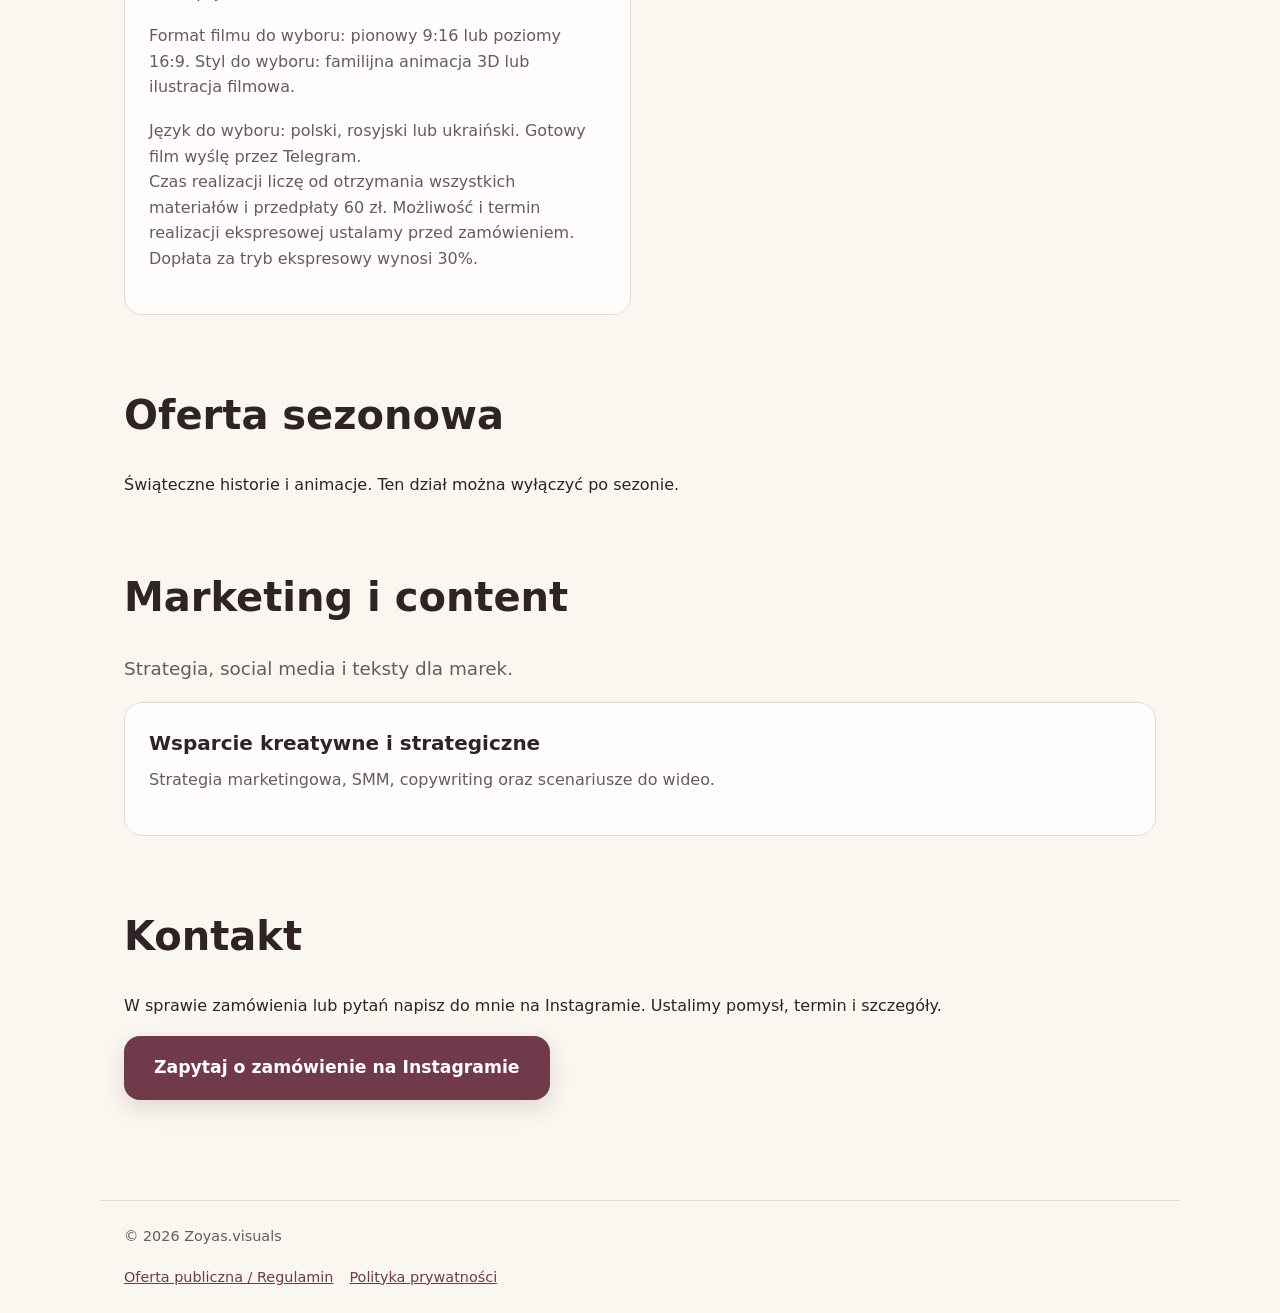
==== commit 4a2b6c02: "Add files via upload" ====
--- a/index.html
+++ b/index.html
@@ -22,6 +22,7 @@
   @media(max-width:450px){.video-grid{grid-template-columns:1fr 1fr;gap:10px}.video-card{padding:7px}.video-card p{font-size:.8rem}}
   
 .video-card h3{margin:12px 4px 4px;font-size:1rem}.video-card p{white-space:pre-line}.upcoming-grid{display:grid;grid-template-columns:repeat(2,minmax(0,1fr));gap:18px}.upcoming-grid p,.card#unused{white-space:pre-line}.upcoming-grid p{white-space:pre-line}.upcoming-grid .card{min-width:0}#card-order .card p{white-space:pre-line}@media(max-width:700px){.upcoming-grid{grid-template-columns:1fr}}
+  .upcoming-card{overflow:hidden}.upcoming-cover{display:block;width:100%;aspect-ratio:16/9;object-fit:cover;border-radius:12px;margin-bottom:8px;background:#eee2dc}.cover-caption{font-size:.8rem!important;color:var(--muted);margin:0 0 14px!important}.upcoming-heading{display:flex;align-items:flex-start;justify-content:space-between;gap:10px;margin-bottom:14px}.upcoming-heading h3{margin:0;flex:1}.soon-badge{display:inline-block;background:#f2e9e5;color:var(--wine);border-radius:999px;padding:4px 9px;font-size:.72rem;font-weight:750;white-space:nowrap}.upcoming-card p:empty{display:none}.upcoming-card p{overflow-wrap:anywhere;white-space:pre-line}
 </style>
 </head>
 <body>
@@ -43,16 +44,18 @@
 <div class="video-card"><video aria-label="Elf animation" controls="" playsinline="" preload="none" src="elf.mp4"></video><h3 data-i18n="example6"></h3><p data-i18n="example6desc"></p></div>
 <div class="video-card"><video aria-label="Cup animation" controls="" playsinline="" preload="none" src="cup.mp4"></video><h3 data-i18n="example7"></h3><p data-i18n="example7desc"></p></div>
 </div><p class="video-note" data-i18n="examplesNote"></p>
-</section><section id="card-order"><h2 data-i18n="cardOrderTitle"></h2><div class="card"><p data-i18n="cardPrice1"></p><p data-i18n="cardPrice2"></p><p data-i18n="cardTerms1"></p><p data-i18n="cardTerms2"></p><p data-i18n="cardTerms3"></p><p data-i18n="cardPrompt"></p><a class="button" data-i18n="cardCta" href="https://www.instagram.com/zoyas.visuals/" rel="noopener noreferrer" target="_blank"></a></div></section><section id="upcoming"><h2 data-i18n="upcomingTitle"></h2><div class="upcoming-grid"><article class="card"><h3 data-i18n="up1title"></h3><p data-i18n="up1text1"></p><p data-i18n="up1text2"></p><p data-i18n="up1text3"></p><p data-i18n="up1text4"></p><p data-i18n="up1text5"></p></article><article class="card"><h3 data-i18n="up2title"></h3><p data-i18n="up2text1"></p><p data-i18n="up2text2"></p><p data-i18n="up2text3"></p><p data-i18n="up2text4"></p><p data-i18n="up2text5"></p></article><article class="card"><h3 data-i18n="up3title"></h3><p data-i18n="up3text1"></p><p data-i18n="up3text2"></p><p data-i18n="up3text3"></p><p data-i18n="up3text4"></p><p data-i18n="up3text5"></p></article><article class="card"><h3 data-i18n="up4title"></h3><p data-i18n="up4text1"></p><p data-i18n="up4text2"></p><p data-i18n="up4text3"></p><p data-i18n="up4text4"></p><p data-i18n="up4text5"></p></article><article class="card"><h3 data-i18n="up5title"></h3><p data-i18n="up5text1"></p><p data-i18n="up5text2"></p><p data-i18n="up5text3"></p><p data-i18n="up5text4"></p><p data-i18n="up5text5"></p></article></div></section>
-<section id="seasonal"><h2 data-i18n="seasonTitle"></h2><p data-i18n="seasonText"></p></section>
+</section><section id="card-order"><h2 data-i18n="cardOrderTitle"></h2><div class="card"><p data-i18n="cardPrice1"></p><p data-i18n="cardPrice2"></p><p data-i18n="cardTerms1"></p><p data-i18n="cardTerms2"></p><p data-i18n="cardTerms3"></p><p data-i18n="cardPrompt"></p><a class="button" data-i18n="cardCta" href="https://www.instagram.com/zoyas.visuals/" rel="noopener noreferrer" target="_blank"></a></div></section><section id="upcoming"><h2 data-i18n="upcomingTitle"></h2><div class="upcoming-grid"><article class="card upcoming-card"><img class="upcoming-cover" src="images/winter-boy.png" alt="" loading="lazy"/><p class="cover-caption" data-i18n="coverCaption"></p><div class="upcoming-heading"><h3 data-i18n="up1title"></h3><span class="soon-badge" data-i18n="soonBadge"></span></div><p data-i18n="up1text1"></p><p data-i18n="up1text2"></p><p data-i18n="up1text3"></p><p data-i18n="up1text4"></p><p data-i18n="up1text5"></p></article><article class="card upcoming-card"><img class="upcoming-cover" src="images/winter-girl.png" alt="" loading="lazy"/><p class="cover-caption" data-i18n="coverCaption"></p><div class="upcoming-heading"><h3 data-i18n="up2title"></h3><span class="soon-badge" data-i18n="soonBadge"></span></div><p data-i18n="up2text1"></p><p data-i18n="up2text2"></p><p data-i18n="up2text3"></p><p data-i18n="up2text4"></p><p data-i18n="up2text5"></p></article><article class="card upcoming-card"><img class="upcoming-cover" src="images/christmas-family.png" alt="" loading="lazy"/><p class="cover-caption" data-i18n="coverCaption"></p><div class="upcoming-heading"><h3 data-i18n="up3title"></h3><span class="soon-badge" data-i18n="soonBadge"></span></div><p data-i18n="up3text1"></p><p data-i18n="up3text2"></p><p data-i18n="up3text3"></p><p data-i18n="up3text4"></p><p data-i18n="up3text5"></p></article><article class="card upcoming-card"><img class="upcoming-cover" src="images/custom-story.png" alt="" loading="lazy"/><p class="cover-caption" data-i18n="coverCaption"></p><div class="upcoming-heading"><h3 data-i18n="up4title"></h3><span class="soon-badge" data-i18n="soonBadge"></span></div><p data-i18n="up4text1"></p><p data-i18n="up4text2"></p><p data-i18n="up4text3"></p><p data-i18n="up4text4"></p><p data-i18n="up4text5"></p></article><article class="card upcoming-card"><div class="upcoming-heading"><h3 data-i18n="up5title"></h3><span class="soon-badge" data-i18n="soonBadge"></span></div><p data-i18n="up5text1"></p><p data-i18n="up5text2"></p><p data-i18n="up5text3"></p><p data-i18n="up5text4"></p><p data-i18n="up5text5"></p></article></div></section><section id="seasonal"><h2 data-i18n="seasonTitle"></h2><p data-i18n="seasonText"></p></section>
 <section id="marketing"><h2 data-i18n="marketingTitle"></h2><p class="lead" data-i18n="marketingText"></p><div class="card"><h3 data-i18n="marketingServices"></h3><p data-i18n="marketingDetails"></p></div></section>
-<section id="contact"><h2 data-i18n="contactTitle"></h2><p data-i18n="contactText"></p><p class="note" data-i18n="contactPending"></p></section>
+<section id="contact"><h2 data-i18n="contactTitle"></h2><p data-i18n="contactText"></p><a class="button" data-i18n="contactCta" href="https://www.instagram.com/zoyas.visuals/" target="_blank" rel="noopener noreferrer"></a></section>
 </main>
 <footer><p>© <span id="year">2026</span> Zoyas.visuals</p><div aria-label="Legal documents" class="footerlinks"><a data-i18n="privacy1" href="https://drive.google.com/file/d/1XK0a-iDNPS_M-O-wU-ek_Co1tiqjxsa3/view?usp=sharing" rel="noopener noreferrer" target="_blank"></a><a data-i18n="privacy2" href="https://drive.google.com/file/d/1DWjNGyeAzL0Ub_gJZvb59Omw1AKYy89h/view?usp=sharing" rel="noopener noreferrer" target="_blank"></a></div></footer>
 <script>
 'use strict';
 const translations={
   "ru": {
+    "soonBadge": "Скоро",
+    "coverCaption": "Пример визуального стиля. Видео в подготовке.",
+    "contactCta": "Обсудить заказ в Instagram",
     "examplesTitle": "Примеры анимаций",
     "examplesText": "Короткая анимационная открытка с музыкой и именем получателя. Можно отправить её отдельно или дополнить своими словами. Выберите понравившийся вариант из коллекции. Если хочется чего-то своего, я создам открытку с нуля по согласованной с вами идее.",
     "example1": "Открытка с котом",
@@ -74,7 +77,7 @@
     "gift1desc": "Короткое персональное анимационное поздравление.",
     "gift2": "Сказка с героем · 40 сек.",
     "gift2desc": "Готовая история с заменой персонажа на мальчика или девочку.",
-    "gift3": "Мультфильм на заказ · 1–2 мин.",
+    "gift3": "Мультфильм на заказ · около 1 мин.",
     "gift3desc": "Индивидуальная история, созданная с нуля.",
     "seasonTitle": "Сезонные предложения",
     "seasonText": "Новогодние и праздничные истории. После сезона этот раздел можно отключить.",
@@ -83,7 +86,7 @@
     "marketingServices": "Креативная и стратегическая поддержка",
     "marketingDetails": "Маркетинговая стратегия, SMM, копирайтинг и сценарии для видео.",
     "contactTitle": "Контакты",
-    "contactText": "Скоро здесь появятся ссылки на Instagram и Telegram.",
+    "contactText": "Для заказа или вопросов напишите мне в Instagram. Обсудим идею, сроки и детали.",
     "contactPending": "Заказы через сайт пока не принимаются.",
     "privacy1": "Публичная оферта",
     "privacy2": "Политика конфиденциальности",
@@ -103,38 +106,41 @@
     "cardPrompt": "Напишите мне, какая открытка понравилась и для кого готовим поздравление.",
     "cardCta": "Обсудить открытку в Instagram",
     "upcomingTitle": "Скоро в Zoyas.visuals",
-    "up1title": "Скоро · Зимнее приключение",
+    "up1title": "Зимнее приключение · мальчик",
     "up1text1": "Музыкальная история, в которой главным героем станет ваш мальчик. Зимнее приключение с его именем, образом по фотографии и персональным поздравлением. Можно подарить сыну, внуку или племяннику.",
     "up1text2": "Видео создаётся по готовому сюжету. Продолжительность около 30–40 секунд, в зависимости от выбранного варианта.",
     "up1text3": "160 zł · 2 календарных дня · 1 небольшая правка",
     "up1text4": "Текст поздравления на выбор: польский, русский или украинский. В видео звучит музыка, без озвучки.",
-    "up1text5": "Текст поздравления на выбор: польский, русский или украинский. В видео звучит музыка, без озвучки.",
-    "up2title": "Скоро · Зимнее приключение",
+    "up1text5": "Формат видео: вертикальный 9:16.",
+    "up2title": "Зимнее приключение · девочка",
     "up2text1": "Музыкальная история, в которой главной героиней станет ваша девочка. Её образ по фотографии, имя и персональное поздравление станут частью зимнего приключения. Подарок для дочки, внучки или племянницы.",
     "up2text2": "Видео создаётся по готовому сюжету. Продолжительность около 30–40 секунд, в зависимости от выбранного варианта.",
     "up2text3": "160 zł · 2 календарных дня · 1 небольшая правка",
     "up2text4": "Текст поздравления на выбор: польский, русский или украинский. В видео звучит музыка, без озвучки.",
-    "up2text5": "Текст поздравления на выбор: польский, русский или украинский. В видео звучит музыка, без озвучки.",
-    "up3title": "Скоро · С Рождеством, родные",
+    "up2text5": "Формат видео: вертикальный 9:16.",
+    "up3title": "С Рождеством, родные",
     "up3text1": "Музыкальное видеопоздравление для родителей, бабушки с дедушкой и других близких. Чтобы поздравить с Рождеством и сказать несколько своих слов, особенно когда провести праздник вместе не получается.",
-    "up3text2": "Поздравление создаётся по готовому шаблону с вашим текстом. Продолжительность  30 секунд. Стоимость: 160 zł.",
+    "up3text2": "Поздравление создаётся по готовому шаблону с вашим текстом. Продолжительность: 30 секунд. Стоимость: 160 zł.",
     "up3text3": "Текст поздравления на выбор: польский, русский или украинский. В видео звучит музыка, без озвучки.",
-    "up3text4": "",
+    "up3text4": "Формат видео: вертикальный 9:16.",
     "up3text5": "",
-    "up4title": "Скоро · Мультфильм по вашей истории",
+    "up4title": "Мультфильм по вашей истории",
     "up4text1": "У вас есть идея подарка? Расскажите мне, и мы обсудим, как превратить её в небольшой мультфильм. Если готовой идеи пока нет, я предложу сюжет, опираясь на ваш рассказ о человеке, его характере и поводе для поздравления.",
     "up4text2": "Это индивидуальный заказ: я создаю историю с нуля. Перед началом мы согласуем сюжет, персонажей и оформление. Мультфильм может быть с озвучкой или музыкой, в зависимости от задумки.",
     "up4text3": "Такой подарок можно подготовить ко дню рождения, годовщине, Рождеству или другому важному событию.",
-    "up4text4": "Язык на выбор: польский, русский или украинский. Готовое видео отправлю в Telegram.\nСрок отсчитывается после получения всех материалов и предоплаты 100 zł. Возможность срочного изготовления обсуждается заранее. Доплата за срочность составляет 30%.",
+    "up4text4": "Продолжительность: около 1 минуты. Стоимость: 320 zł. Срок изготовления: 3 календарных дня. В стоимость входят 2 небольшие правки в рамках согласованной идеи.\nФормат видео на выбор: вертикальный 9:16 или горизонтальный 16:9. Стиль на выбор: семейная 3D-анимация или кинематографическая иллюстрация.",
     "up4text5": "Язык на выбор: польский, русский или украинский. Готовое видео отправлю в Telegram.\nСрок отсчитывается после получения всех материалов и предоплаты 100 zł. Возможность срочного изготовления обсуждается заранее. Доплата за срочность составляет 30%.",
-    "up5title": "Скоро · Видеопоздравление по вашей идее",
+    "up5title": "Видеопоздравление по вашей идее",
     "up5text1": "Расскажите, кого хотите поздравить и что хочется увидеть в видео. Я создам короткую анимационную историю по вашей идее. Если задумки пока нет, предложу свой вариант на основе вашего рассказа о человеке и поводе для подарка.",
     "up5text2": "Перед началом мы согласуем сюжет, персонажей и оформление. Видео будет с музыкой или песней, в зависимости от выбранной идеи.",
     "up5text3": "Продолжительность: около 30–40 секунд.\nСтоимость: 260 zł.\nСрок изготовления: 3 календарных дня.\nВключена 1 небольшая правка в рамках согласованной идеи.",
-    "up5text4": "Язык на выбор: польский, русский или украинский. Готовое видео отправлю в Telegram.\nСрок отсчитывается после получения всех материалов и предоплаты - 60 злотых. Возможность и срок срочного изготовления обсуждаем перед заказом. Доплата за срочность составляет 30%.",
-    "up5text5": "Язык на выбор: польский, русский или украинский. Готовое видео отправлю в Telegram.\nСрок отсчитывается после получения всех материалов и предоплаты - 60 злотых. Возможность и срок срочного изготовления обсуждаем перед заказом. Доплата за срочность составляет 30%."
+    "up5text4": "Формат видео на выбор: вертикальный 9:16 или горизонтальный 16:9. Стиль на выбор: семейная 3D-анимация или кинематографическая иллюстрация.",
+    "up5text5": "Язык на выбор: польский, русский или украинский. Готовое видео отправлю в Telegram.\nСрок отсчитывается после получения всех материалов и предоплаты 60 zł. Возможность и срок срочного изготовления обсуждаем перед заказом. Доплата за срочность составляет 30%."
   },
   "pl": {
+    "soonBadge": "Wkrótce",
+    "coverCaption": "Przykład stylu wizualnego. Film w przygotowaniu.",
+    "contactCta": "Zapytaj o zamówienie na Instagramie",
     "examplesTitle": "Przykładowe animacje",
     "examplesText": "Krótka animowana kartka z muzyką i imieniem osoby, której chcesz złożyć życzenia. Możesz wysłać ją samą lub dołączyć kilka słów od siebie. Wybierz wzór z kolekcji. Jeśli masz własny pomysł, mogę stworzyć kartkę od podstaw po wspólnym ustaleniu szczegółów.",
     "example1": "Kartka z kotem",
@@ -156,7 +162,7 @@
     "gift1desc": "Krótka, personalizowana animacja z życzeniami.",
     "gift2": "Bajka z bohaterem · 40 s",
     "gift2desc": "Gotowa historia z dopasowaną postacią chłopca lub dziewczynki.",
-    "gift3": "Bajka na zamówienie · 1–2 min",
+    "gift3": "Bajka na zamówienie · około 1 min",
     "gift3desc": "Indywidualna historia tworzona od podstaw.",
     "seasonTitle": "Oferta sezonowa",
     "seasonText": "Świąteczne historie i animacje. Ten dział można wyłączyć po sezonie.",
@@ -165,7 +171,7 @@
     "marketingServices": "Wsparcie kreatywne i strategiczne",
     "marketingDetails": "Strategia marketingowa, SMM, copywriting oraz scenariusze do wideo.",
     "contactTitle": "Kontakt",
-    "contactText": "Wkrótce tutaj pojawią się linki do Instagramu i Telegrama.",
+    "contactText": "W sprawie zamówienia lub pytań napisz do mnie na Instagramie. Ustalimy pomysł, termin i szczegóły.",
     "contactPending": "Zamówienia przez stronę nie są jeszcze aktywne.",
     "privacy1": "Oferta publiczna / Regulamin",
     "privacy2": "Polityka prywatności",
@@ -185,35 +191,35 @@
     "cardPrompt": "Napisz, który wzór Ci się spodobał i dla kogo przygotowujemy życzenia.",
     "cardCta": "Napisz na Instagramie",
     "upcomingTitle": "Wkrótce w Zoyas.visuals",
-    "up1title": "Wkrótce · Zimowa przygoda",
+    "up1title": "Zimowa przygoda · chłopiec",
     "up1text1": "Muzyczna opowieść, której głównym bohaterem zostanie Twój chłopiec. Zimowa przygoda z jego imieniem, postacią przygotowaną na podstawie zdjęcia i osobistymi życzeniami. Na prezent dla syna, wnuka lub siostrzeńca czy bratanka.",
     "up1text2": "Film powstaje na podstawie gotowej historii. Trwa około 30–40 sekund, zależnie od wybranego wariantu.",
     "up1text3": "160 zł · 2 dni kalendarzowe · 1 drobna poprawka",
     "up1text4": "Tekst życzeń do wyboru: po polsku, rosyjsku lub ukraińsku. Film z muzyką, bez lektora.",
-    "up1text5": "Tekst życzeń do wyboru: po polsku, rosyjsku lub ukraińsku. Film z muzyką, bez lektora.",
-    "up2title": "Wkrótce · Zimowa przygoda",
+    "up1text5": "Format filmu: pionowy 9:16.",
+    "up2title": "Zimowa przygoda · dziewczynka",
     "up2text1": "Muzyczna opowieść, której główną bohaterką zostanie Twoja dziewczynka. Postać przygotowana na podstawie jej zdjęcia, imię i osobiste życzenia staną się częścią zimowej przygody. Na prezent dla córki, wnuczki lub siostrzenicy czy bratanicy.",
     "up2text2": "Film powstaje na podstawie gotowej historii. Trwa około 30–40 sekund, zależnie od wybranego wariantu.",
     "up2text3": "160 zł · 2 dni kalendarzowe · 1 drobna poprawka",
     "up2text4": "Tekst życzeń do wyboru: po polsku, rosyjsku lub ukraińsku. Film z muzyką, bez lektora.",
-    "up2text5": "Tekst życzeń do wyboru: po polsku, rosyjsku lub ukraińsku. Film z muzyką, bez lektora.",
-    "up3title": "Wkrótce · Wesołych Świąt dla bliskich",
+    "up2text5": "Format filmu: pionowy 9:16.",
+    "up3title": "Wesołych Świąt dla bliskich",
     "up3text1": "Muzyczne życzenia w formie wideo dla rodziców, dziadków i innych bliskich osób. Żeby życzyć im dobrych świąt i przekazać kilka słów od siebie, szczególnie gdy nie możecie spędzić tego czasu razem.",
-    "up3text2": "Film powstaje na podstawie gotowego wzoru z Twoim tekstem życzeń. Trwa  30 sekund.Cena: 160 zł.",
+    "up3text2": "Film powstaje na podstawie gotowego wzoru z Twoim tekstem życzeń. Trwa 30 sekund. Cena: 160 zł.",
     "up3text3": "Tekst życzeń do wyboru: po polsku, rosyjsku lub ukraińsku. Film z muzyką, bez lektora.",
-    "up3text4": "",
+    "up3text4": "Format filmu: pionowy 9:16.",
     "up3text5": "",
-    "up4title": "Wkrótce · Twoja historia w animacji",
+    "up4title": "Twoja historia w animacji",
     "up4text1": "Masz pomysł na prezent? Opowiedz mi o nim, a wspólnie ustalimy, jak zamienić go w krótki film animowany. Jeśli nie masz jeszcze pomysłu, zaproponuję historię na podstawie tego, co opowiesz mi o bliskiej osobie, jej charakterze i okazji.",
     "up4text2": "To film na indywidualne zamówienie, tworzony od podstaw. Zanim zacznę pracę, uzgodnimy fabułę, postacie i styl. Film może zawierać narrację lub muzykę, zależnie od pomysłu.",
     "up4text3": "Taki prezent można przygotować na urodziny, rocznicę, Boże Narodzenie lub inną ważną okazję.",
-    "up4text4": "Język do wyboru: polski, rosyjski lub ukraiński. Gotowy film wyślę przez Telegram.\nCzas realizacji liczę od otrzymania wszystkich materiałów i przedpłaty 100 zł. Możliwość realizacji ekspresowej ustalamy przed zamówieniem. Dopłata za tryb ekspresowy wynosi 30%.",
+    "up4text4": "Długość: około 1 minuty. Cena: 320 zł. Czas realizacji: 3 dni kalendarzowe. W cenie: 2 drobne poprawki w ramach uzgodnionej koncepcji.\nFormat filmu do wyboru: pionowy 9:16 lub poziomy 16:9. Styl do wyboru: familijna animacja 3D lub ilustracja filmowa.",
     "up4text5": "Język do wyboru: polski, rosyjski lub ukraiński. Gotowy film wyślę przez Telegram.\nCzas realizacji liczę od otrzymania wszystkich materiałów i przedpłaty 100 zł. Możliwość realizacji ekspresowej ustalamy przed zamówieniem. Dopłata za tryb ekspresowy wynosi 30%.",
-    "up5title": "Wkrótce · Życzenia wideo według Twojego pomysłu",
+    "up5title": "Życzenia wideo według Twojego pomysłu",
     "up5text1": "Napisz, komu chcesz złożyć życzenia i co ma się pojawić w filmie. Stworzę krótką animowaną historię według Twojego pomysłu. Jeśli nie masz jeszcze koncepcji, zaproponuję ją na podstawie tego, co opowiesz mi o tej osobie i okazji.",
     "up5text2": "Przed rozpoczęciem pracy uzgodnimy fabułę, postacie i styl. Film będzie z muzyką lub piosenką, zależnie od wybranego pomysłu.",
     "up5text3": "Długość: około 30–40 sekund.\nCena: 260 zł.\nCzas realizacji: 3 dni kalendarzowe.\nW cenie: 1 drobna poprawka w ramach uzgodnionej koncepcji.",
-    "up5text4": "Język do wyboru: polski, rosyjski lub ukraiński. Gotowy film wyślę przez Telegram.\nCzas realizacji liczę od otrzymania wszystkich materiałów i przedpłaty 60 zł. Możliwość i termin realizacji ekspresowej ustalamy przed zamówieniem. Dopłata za tryb ekspresowy wynosi 30%.",
+    "up5text4": "Format filmu do wyboru: pionowy 9:16 lub poziomy 16:9. Styl do wyboru: familijna animacja 3D lub ilustracja filmowa.",
     "up5text5": "Język do wyboru: polski, rosyjski lub ukraiński. Gotowy film wyślę przez Telegram.\nCzas realizacji liczę od otrzymania wszystkich materiałów i przedpłaty 60 zł. Możliwość i termin realizacji ekspresowej ustalamy przed zamówieniem. Dopłata za tryb ekspresowy wynosi 30%."
   }
 };
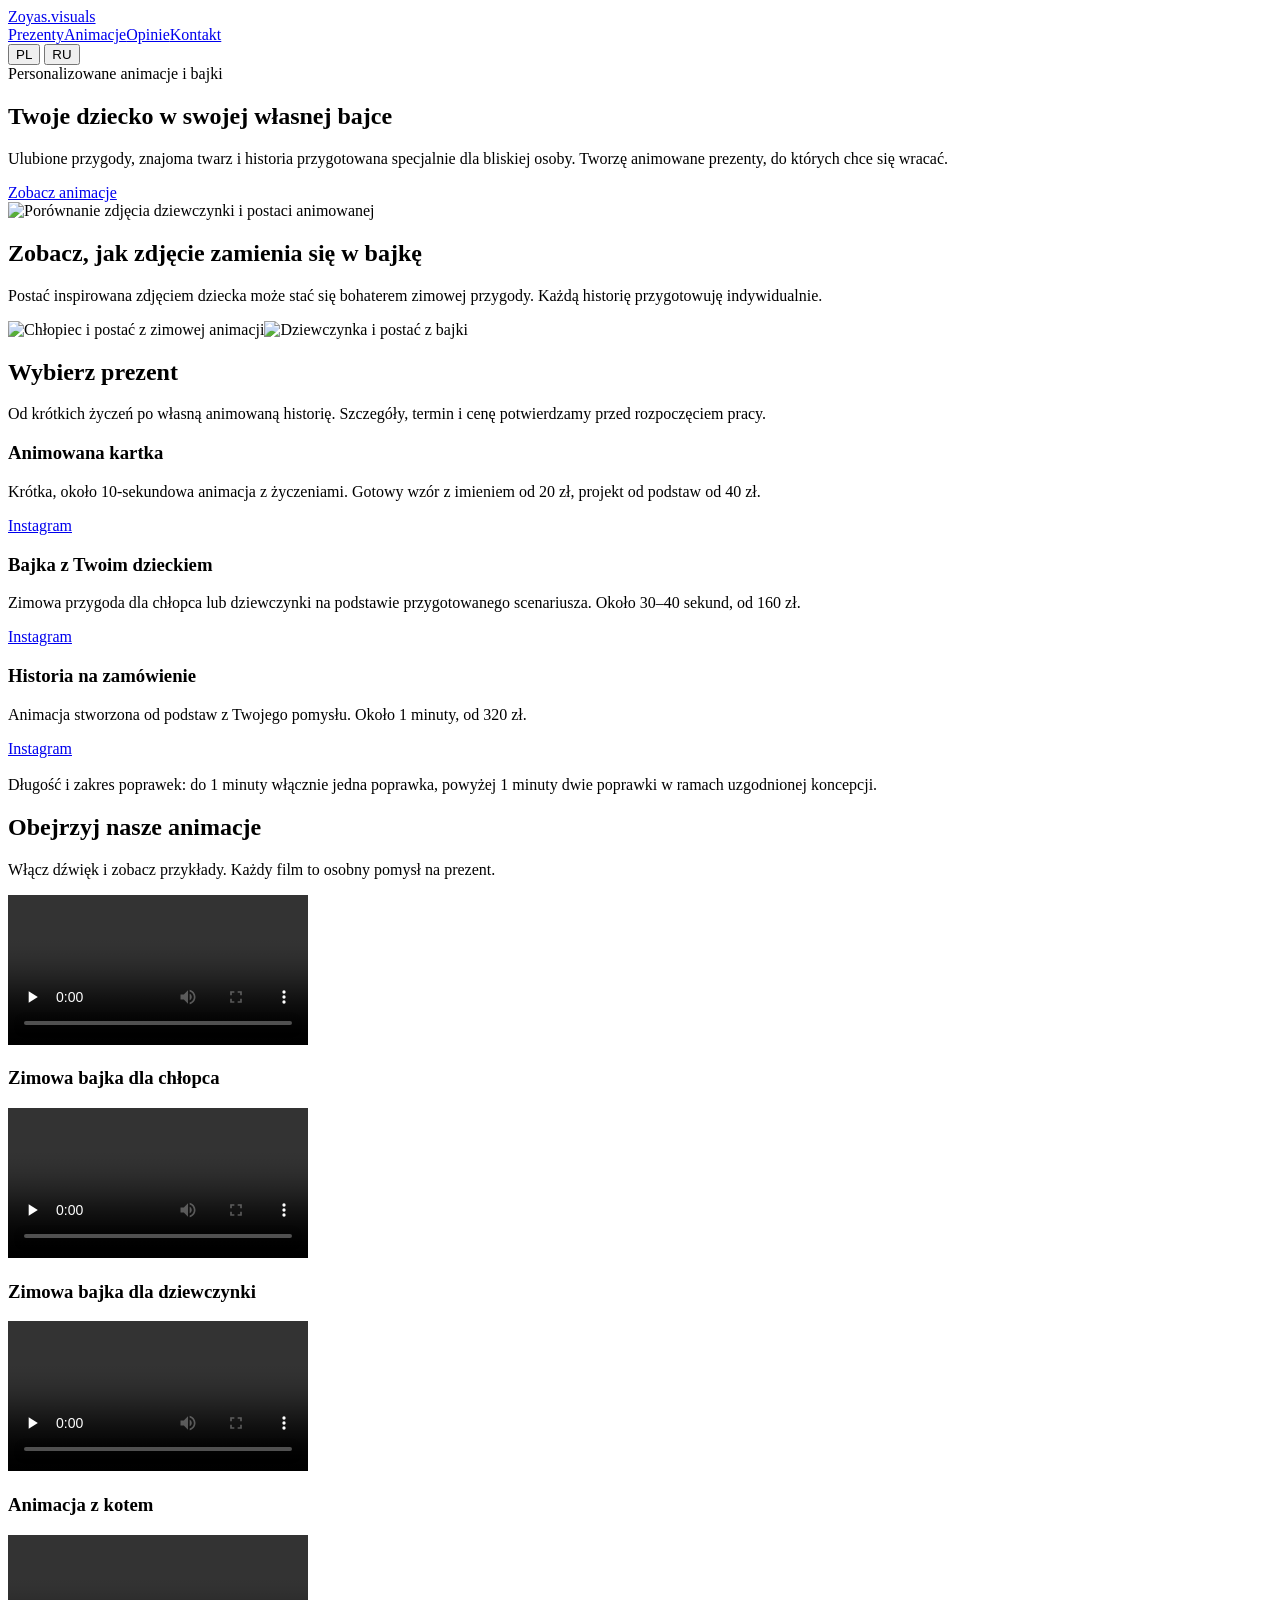
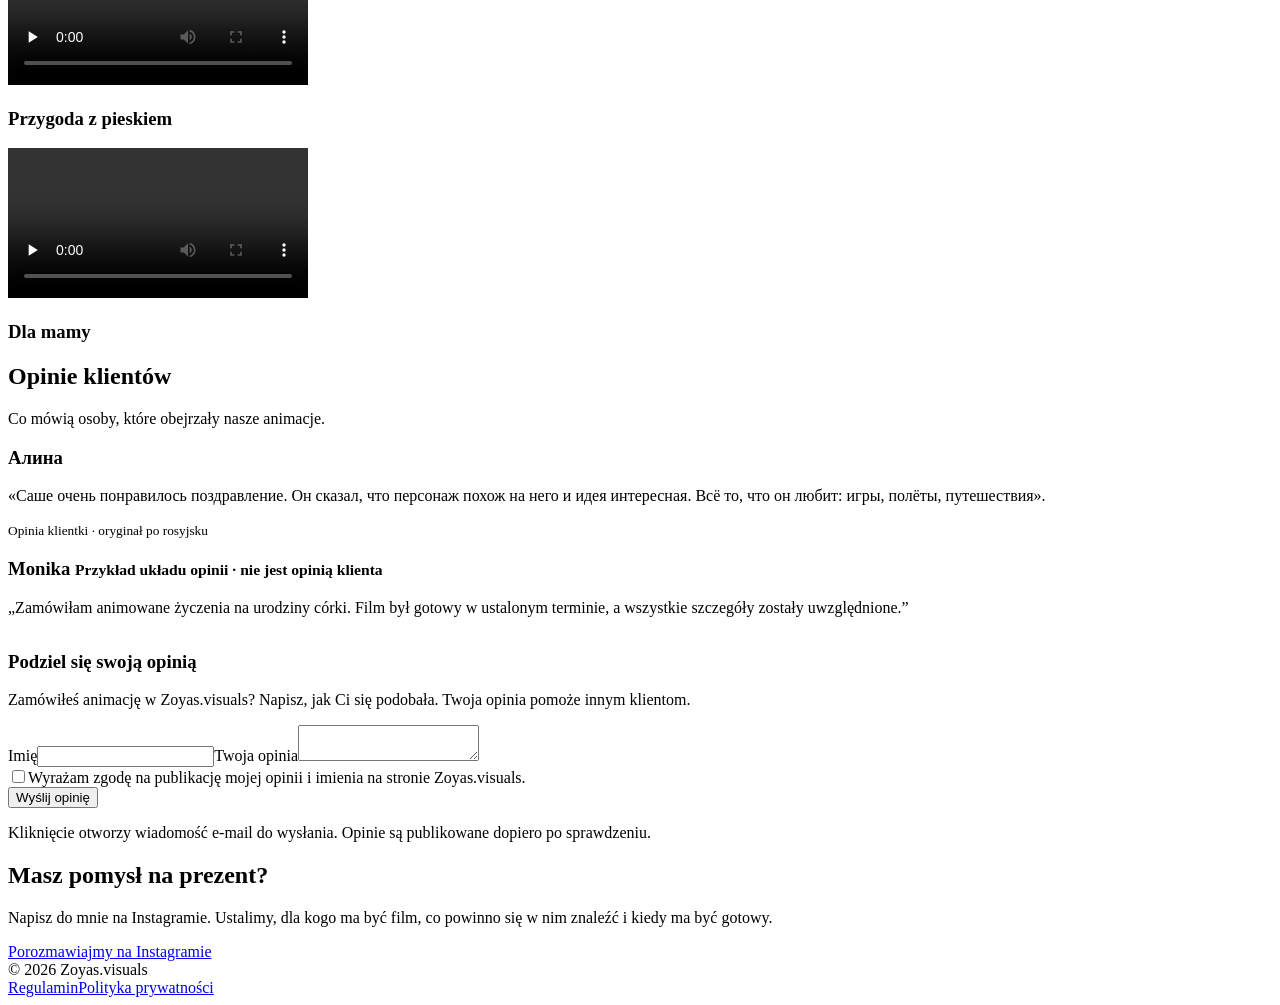
==== commit b953c122: "Add files via upload" ====
--- a/index.html
+++ b/index.html
@@ -1,231 +1 @@
-<!DOCTYPE html>
-
-<html lang="pl">
-<head>
-<meta charset="utf-8"/>
-<meta content="width=device-width, initial-scale=1" name="viewport"/>
-<meta content="Zoyas.visuals — personalizowane animowane prezenty AI oraz kreatywny marketing i content." name="description"/>
-<title>Zoyas.visuals | Animowane prezenty i marketing</title>
-<style>
-    :root{color-scheme:light;--bg:#faf6f0;--ink:#302326;--muted:#695b5d;--wine:#713a4a;--line:#e5d9d3;--card:#fffdfb}
-    *{box-sizing:border-box}html{scroll-behavior:smooth}body{margin:0;background:var(--bg);color:var(--ink);font:16px/1.6 system-ui,-apple-system,Segoe UI,sans-serif}
-    a{color:inherit}button{font:inherit;cursor:pointer}header,main,footer{max-width:1080px;margin:auto;padding:24px}
-    header{display:flex;justify-content:space-between;align-items:center;gap:16px}.brand{font-weight:800;letter-spacing:.02em;text-decoration:none;font-size:1.25rem}
-    .langs{display:flex;gap:8px}.langs button{border:1px solid var(--line);border-radius:100px;padding:6px 14px;background:white}.langs button[aria-pressed="true"]{background:var(--wine);color:white}
-    .hero{padding:72px 0 56px;max-width:780px}.eyebrow{color:var(--wine);font-size:.85rem;font-weight:750;letter-spacing:.12em;text-transform:uppercase}
-    h1{font-size:clamp(2.25rem,5.2vw,4.25rem);line-height:1.12;letter-spacing:-.045em;margin:16px 0}h2{font-size:clamp(1.7rem,3.5vw,2.5rem);line-height:1.2}h3{margin:0 0 8px;font-size:1.25rem}
-    p{margin:0 0 18px}.lead{font-size:1.15rem;color:var(--muted)}.button{display:inline-block;background:var(--wine);color:white;text-decoration:none;border-radius:16px;padding:18px 30px;font-size:1.08rem;font-weight:750;border:0;box-shadow:0 8px 22px #713a4a2b;transition:transform .2s,background .2s}
-    .button:hover{background:#542535;transform:translateY(-2px)}.button:focus-visible{outline:3px solid #a67b4b;outline-offset:3px}section{margin:0 0 76px}.grid{display:grid;grid-template-columns:repeat(3,minmax(0,1fr));gap:18px}.card{background:var(--card);border:1px solid var(--line);border-radius:18px;padding:24px}.card p{color:var(--muted)}
-    .note{border-left:3px solid var(--wine);padding:12px 16px;background:#f2e9e5;border-radius:0 10px 10px 0}
-    .video-grid{display:grid;grid-template-columns:repeat(3,minmax(0,1fr));gap:18px}.video-card{background:var(--card);border:1px solid var(--line);border-radius:18px;padding:12px}.video-card video{width:100%;aspect-ratio:9/16;object-fit:cover;display:block;border-radius:12px;background:#e8d9d4}.video-card p{margin:8px 4px 2px;color:var(--muted);font-size:.9rem}.video-note{color:var(--muted);font-size:.9rem}footer{border-top:1px solid var(--line);color:var(--muted);font-size:.9rem}.footerlinks{display:flex;flex-wrap:wrap;gap:16px}.footerlinks a{color:var(--wine)}
-    [hidden]{display:none!important}@media(max-width:700px){header,main,footer{padding:18px}.hero{padding:48px 0}.grid,.video-grid{grid-template-columns:1fr 1fr}section{margin-bottom:52px}}
-  @media(max-width:450px){.video-grid{grid-template-columns:1fr 1fr;gap:10px}.video-card{padding:7px}.video-card p{font-size:.8rem}}
-  
-.video-card h3{margin:12px 4px 4px;font-size:1rem}.video-card p{white-space:pre-line}.upcoming-grid{display:grid;grid-template-columns:repeat(2,minmax(0,1fr));gap:18px}.upcoming-grid p,.card#unused{white-space:pre-line}.upcoming-grid p{white-space:pre-line}.upcoming-grid .card{min-width:0}#card-order .card p{white-space:pre-line}@media(max-width:700px){.upcoming-grid{grid-template-columns:1fr}}
-  .upcoming-card{overflow:hidden}.upcoming-cover{display:block;width:100%;aspect-ratio:16/9;object-fit:cover;border-radius:12px;margin-bottom:8px;background:#eee2dc}.cover-caption{font-size:.8rem!important;color:var(--muted);margin:0 0 14px!important}.upcoming-heading{display:flex;align-items:flex-start;justify-content:space-between;gap:10px;margin-bottom:14px}.upcoming-heading h3{margin:0;flex:1}.soon-badge{display:inline-block;background:#f2e9e5;color:var(--wine);border-radius:999px;padding:4px 9px;font-size:.72rem;font-weight:750;white-space:nowrap}.upcoming-card p:empty{display:none}.upcoming-card p{overflow-wrap:anywhere;white-space:pre-line}
-</style>
-</head>
-<body>
-<header><a class="brand" href="#top">Zoyas.visuals</a><div aria-label="Language / Язык" class="langs" role="group"><button aria-pressed="true" data-lang="pl" type="button">PL</button><button aria-pressed="false" data-lang="ru" type="button">RU</button></div></header>
-<main id="top">
-<section class="hero"><div class="eyebrow" data-i18n="eyebrow"></div><h1 data-i18n="heroTitle"></h1><p class="lead" data-i18n="heroText"></p><a class="button" data-i18n="viewGifts" href="#gifts"></a></section>
-<section id="gifts"><h2 data-i18n="giftsTitle"></h2><p class="lead" data-i18n="giftsText"></p><div class="grid">
-<article class="card"><h3 data-i18n="gift1"></h3><p data-i18n="gift1desc"></p></article>
-<article class="card"><h3 data-i18n="gift2"></h3><p data-i18n="gift2desc"></p></article>
-<article class="card"><h3 data-i18n="gift3"></h3><p data-i18n="gift3desc"></p></article>
-</div></section>
-<section id="examples"><h2 data-i18n="examplesTitle"></h2><p class="lead" data-i18n="examplesText"></p>
-<div class="video-grid">
-<div class="video-card"><video aria-label="Cat animation" controls="" playsinline="" preload="none" src="cat.mp4"></video><h3 data-i18n="example1"></h3><p data-i18n="example1desc"></p></div>
-<div class="video-card"><video aria-label="Paper sculpture animation" controls="" playsinline="" preload="none" src="paper.mp4"></video><h3 data-i18n="example2"></h3><p data-i18n="example2desc"></p></div>
-<div class="video-card"><video aria-label="Children holiday animation" controls="" playsinline="" preload="none" src="kids.mp4"></video><h3 data-i18n="example3"></h3><p data-i18n="example3desc"></p></div>
-<div class="video-card"><video aria-label="Luxury greeting animation" controls="" playsinline="" preload="none" src="lux.mp4"></video><h3 data-i18n="example4"></h3><p data-i18n="example4desc"></p></div>
-<div class="video-card"><video aria-label="Religious greeting animation" controls="" playsinline="" preload="none" src="religious.mp4"></video><h3 data-i18n="example5"></h3><p data-i18n="example5desc"></p></div>
-<div class="video-card"><video aria-label="Elf animation" controls="" playsinline="" preload="none" src="elf.mp4"></video><h3 data-i18n="example6"></h3><p data-i18n="example6desc"></p></div>
-<div class="video-card"><video aria-label="Cup animation" controls="" playsinline="" preload="none" src="cup.mp4"></video><h3 data-i18n="example7"></h3><p data-i18n="example7desc"></p></div>
-</div><p class="video-note" data-i18n="examplesNote"></p>
-</section><section id="card-order"><h2 data-i18n="cardOrderTitle"></h2><div class="card"><p data-i18n="cardPrice1"></p><p data-i18n="cardPrice2"></p><p data-i18n="cardTerms1"></p><p data-i18n="cardTerms2"></p><p data-i18n="cardTerms3"></p><p data-i18n="cardPrompt"></p><a class="button" data-i18n="cardCta" href="https://www.instagram.com/zoyas.visuals/" rel="noopener noreferrer" target="_blank"></a></div></section><section id="upcoming"><h2 data-i18n="upcomingTitle"></h2><div class="upcoming-grid"><article class="card upcoming-card"><img class="upcoming-cover" src="images/winter-boy.png" alt="" loading="lazy"/><p class="cover-caption" data-i18n="coverCaption"></p><div class="upcoming-heading"><h3 data-i18n="up1title"></h3><span class="soon-badge" data-i18n="soonBadge"></span></div><p data-i18n="up1text1"></p><p data-i18n="up1text2"></p><p data-i18n="up1text3"></p><p data-i18n="up1text4"></p><p data-i18n="up1text5"></p></article><article class="card upcoming-card"><img class="upcoming-cover" src="images/winter-girl.png" alt="" loading="lazy"/><p class="cover-caption" data-i18n="coverCaption"></p><div class="upcoming-heading"><h3 data-i18n="up2title"></h3><span class="soon-badge" data-i18n="soonBadge"></span></div><p data-i18n="up2text1"></p><p data-i18n="up2text2"></p><p data-i18n="up2text3"></p><p data-i18n="up2text4"></p><p data-i18n="up2text5"></p></article><article class="card upcoming-card"><img class="upcoming-cover" src="images/christmas-family.png" alt="" loading="lazy"/><p class="cover-caption" data-i18n="coverCaption"></p><div class="upcoming-heading"><h3 data-i18n="up3title"></h3><span class="soon-badge" data-i18n="soonBadge"></span></div><p data-i18n="up3text1"></p><p data-i18n="up3text2"></p><p data-i18n="up3text3"></p><p data-i18n="up3text4"></p><p data-i18n="up3text5"></p></article><article class="card upcoming-card"><img class="upcoming-cover" src="images/custom-story.png" alt="" loading="lazy"/><p class="cover-caption" data-i18n="coverCaption"></p><div class="upcoming-heading"><h3 data-i18n="up4title"></h3><span class="soon-badge" data-i18n="soonBadge"></span></div><p data-i18n="up4text1"></p><p data-i18n="up4text2"></p><p data-i18n="up4text3"></p><p data-i18n="up4text4"></p><p data-i18n="up4text5"></p></article><article class="card upcoming-card"><div class="upcoming-heading"><h3 data-i18n="up5title"></h3><span class="soon-badge" data-i18n="soonBadge"></span></div><p data-i18n="up5text1"></p><p data-i18n="up5text2"></p><p data-i18n="up5text3"></p><p data-i18n="up5text4"></p><p data-i18n="up5text5"></p></article></div></section><section id="seasonal"><h2 data-i18n="seasonTitle"></h2><p data-i18n="seasonText"></p></section>
-<section id="marketing"><h2 data-i18n="marketingTitle"></h2><p class="lead" data-i18n="marketingText"></p><div class="card"><h3 data-i18n="marketingServices"></h3><p data-i18n="marketingDetails"></p></div></section>
-<section id="contact"><h2 data-i18n="contactTitle"></h2><p data-i18n="contactText"></p><a class="button" data-i18n="contactCta" href="https://www.instagram.com/zoyas.visuals/" target="_blank" rel="noopener noreferrer"></a></section>
-</main>
-<footer><p>© <span id="year">2026</span> Zoyas.visuals</p><div aria-label="Legal documents" class="footerlinks"><a data-i18n="privacy1" href="https://drive.google.com/file/d/1XK0a-iDNPS_M-O-wU-ek_Co1tiqjxsa3/view?usp=sharing" rel="noopener noreferrer" target="_blank"></a><a data-i18n="privacy2" href="https://drive.google.com/file/d/1DWjNGyeAzL0Ub_gJZvb59Omw1AKYy89h/view?usp=sharing" rel="noopener noreferrer" target="_blank"></a></div></footer>
-<script>
-'use strict';
-const translations={
-  "ru": {
-    "soonBadge": "Скоро",
-    "coverCaption": "Пример визуального стиля. Видео в подготовке.",
-    "contactCta": "Обсудить заказ в Instagram",
-    "examplesTitle": "Примеры анимаций",
-    "examplesText": "Короткая анимационная открытка с музыкой и именем получателя. Можно отправить её отдельно или дополнить своими словами. Выберите понравившийся вариант из коллекции. Если хочется чего-то своего, я создам открытку с нуля по согласованной с вами идее.",
-    "example1": "Открытка с котом",
-    "example2": "Бумажная анимация",
-    "example3": "Открытка с детьми",
-    "example4": "Элегантное поздравление",
-    "example5": "Рождественское поздравление",
-    "example6": "Открытка с эльфом",
-    "example7": "Открытка с чашкой",
-    "examplesNote": "",
-    "eyebrow": "Студия персональных подарков",
-    "heroTitle": "Особенные истории для близких людей",
-    "heroText": "Создаю персональные AI-мультфильмы и анимационные поздравления ко дню рождения, праздникам и другим радостным событиям.",
-    "viewGifts": "Посмотреть форматы подарков",
-    "giftsTitle": "Анимационные подарки",
-    "giftsText": "Выбери формат под свой повод.",
-    "videoSoon": "Место для примера видео",
-    "gift1": "Видеооткрытка · 10 сек.",
-    "gift1desc": "Короткое персональное анимационное поздравление.",
-    "gift2": "Сказка с героем · 40 сек.",
-    "gift2desc": "Готовая история с заменой персонажа на мальчика или девочку.",
-    "gift3": "Мультфильм на заказ · около 1 мин.",
-    "gift3desc": "Индивидуальная история, созданная с нуля.",
-    "seasonTitle": "Сезонные предложения",
-    "seasonText": "Новогодние и праздничные истории. После сезона этот раздел можно отключить.",
-    "marketingTitle": "Маркетинг и контент",
-    "marketingText": "Стратегия, социальные сети и тексты для брендов.",
-    "marketingServices": "Креативная и стратегическая поддержка",
-    "marketingDetails": "Маркетинговая стратегия, SMM, копирайтинг и сценарии для видео.",
-    "contactTitle": "Контакты",
-    "contactText": "Для заказа или вопросов напишите мне в Instagram. Обсудим идею, сроки и детали.",
-    "contactPending": "Заказы через сайт пока не принимаются.",
-    "privacy1": "Публичная оферта",
-    "privacy2": "Политика конфиденциальности",
-    "example1desc": "Для тех, кто любит котов. И особенно для тех, кому обычной открытки с котом уже мало.",
-    "example2desc": "Поздравление в стиле бумажной открытки для тех, кому нравятся необычные детали.",
-    "example3desc": "Для праздничного поздравления ребёнку или семье с детьми.",
-    "example4desc": "Для тех, кому близок сдержанный праздничный стиль.",
-    "example5desc": "Для близких, которым важно христианское содержание Рождества.",
-    "example6desc": "Для тех, кому хочется добавить в поздравление немного праздничной сказки.",
-    "example7desc": "Небольшой знак внимания для человека, с которым хочется посидеть за чашкой и поговорить.",
-    "cardOrderTitle": "Выберите свою открытку",
-    "cardPrice1": "По готовому шаблону с именем получателя · 20 zł",
-    "cardPrice2": "Индивидуальная открытка с нуля · 40 zł",
-    "cardTerms1": "Идею и оформление обсудим перед началом. В стоимость входит одна небольшая правка в рамках согласованной идеи.",
-    "cardTerms2": "Продолжительность: около 10 секунд.\nСрок изготовления: 1 календарный день после получения всех материалов и предоплаты.",
-    "cardTerms3": "Текст поздравления может быть на польском, русском, английском или украинском языке. В открытке есть музыка, без озвучки. Готовое видео отправлю вам в Telegram.",
-    "cardPrompt": "Напишите мне, какая открытка понравилась и для кого готовим поздравление.",
-    "cardCta": "Обсудить открытку в Instagram",
-    "upcomingTitle": "Скоро в Zoyas.visuals",
-    "up1title": "Зимнее приключение · мальчик",
-    "up1text1": "Музыкальная история, в которой главным героем станет ваш мальчик. Зимнее приключение с его именем, образом по фотографии и персональным поздравлением. Можно подарить сыну, внуку или племяннику.",
-    "up1text2": "Видео создаётся по готовому сюжету. Продолжительность около 30–40 секунд, в зависимости от выбранного варианта.",
-    "up1text3": "160 zł · 2 календарных дня · 1 небольшая правка",
-    "up1text4": "Текст поздравления на выбор: польский, русский или украинский. В видео звучит музыка, без озвучки.",
-    "up1text5": "Формат видео: вертикальный 9:16.",
-    "up2title": "Зимнее приключение · девочка",
-    "up2text1": "Музыкальная история, в которой главной героиней станет ваша девочка. Её образ по фотографии, имя и персональное поздравление станут частью зимнего приключения. Подарок для дочки, внучки или племянницы.",
-    "up2text2": "Видео создаётся по готовому сюжету. Продолжительность около 30–40 секунд, в зависимости от выбранного варианта.",
-    "up2text3": "160 zł · 2 календарных дня · 1 небольшая правка",
-    "up2text4": "Текст поздравления на выбор: польский, русский или украинский. В видео звучит музыка, без озвучки.",
-    "up2text5": "Формат видео: вертикальный 9:16.",
-    "up3title": "С Рождеством, родные",
-    "up3text1": "Музыкальное видеопоздравление для родителей, бабушки с дедушкой и других близких. Чтобы поздравить с Рождеством и сказать несколько своих слов, особенно когда провести праздник вместе не получается.",
-    "up3text2": "Поздравление создаётся по готовому шаблону с вашим текстом. Продолжительность: 30 секунд. Стоимость: 160 zł.",
-    "up3text3": "Текст поздравления на выбор: польский, русский или украинский. В видео звучит музыка, без озвучки.",
-    "up3text4": "Формат видео: вертикальный 9:16.",
-    "up3text5": "",
-    "up4title": "Мультфильм по вашей истории",
-    "up4text1": "У вас есть идея подарка? Расскажите мне, и мы обсудим, как превратить её в небольшой мультфильм. Если готовой идеи пока нет, я предложу сюжет, опираясь на ваш рассказ о человеке, его характере и поводе для поздравления.",
-    "up4text2": "Это индивидуальный заказ: я создаю историю с нуля. Перед началом мы согласуем сюжет, персонажей и оформление. Мультфильм может быть с озвучкой или музыкой, в зависимости от задумки.",
-    "up4text3": "Такой подарок можно подготовить ко дню рождения, годовщине, Рождеству или другому важному событию.",
-    "up4text4": "Продолжительность: около 1 минуты. Стоимость: 320 zł. Срок изготовления: 3 календарных дня. В стоимость входят 2 небольшие правки в рамках согласованной идеи.\nФормат видео на выбор: вертикальный 9:16 или горизонтальный 16:9. Стиль на выбор: семейная 3D-анимация или кинематографическая иллюстрация.",
-    "up4text5": "Язык на выбор: польский, русский или украинский. Готовое видео отправлю в Telegram.\nСрок отсчитывается после получения всех материалов и предоплаты 100 zł. Возможность срочного изготовления обсуждается заранее. Доплата за срочность составляет 30%.",
-    "up5title": "Видеопоздравление по вашей идее",
-    "up5text1": "Расскажите, кого хотите поздравить и что хочется увидеть в видео. Я создам короткую анимационную историю по вашей идее. Если задумки пока нет, предложу свой вариант на основе вашего рассказа о человеке и поводе для подарка.",
-    "up5text2": "Перед началом мы согласуем сюжет, персонажей и оформление. Видео будет с музыкой или песней, в зависимости от выбранной идеи.",
-    "up5text3": "Продолжительность: около 30–40 секунд.\nСтоимость: 260 zł.\nСрок изготовления: 3 календарных дня.\nВключена 1 небольшая правка в рамках согласованной идеи.",
-    "up5text4": "Формат видео на выбор: вертикальный 9:16 или горизонтальный 16:9. Стиль на выбор: семейная 3D-анимация или кинематографическая иллюстрация.",
-    "up5text5": "Язык на выбор: польский, русский или украинский. Готовое видео отправлю в Telegram.\nСрок отсчитывается после получения всех материалов и предоплаты 60 zł. Возможность и срок срочного изготовления обсуждаем перед заказом. Доплата за срочность составляет 30%."
-  },
-  "pl": {
-    "soonBadge": "Wkrótce",
-    "coverCaption": "Przykład stylu wizualnego. Film w przygotowaniu.",
-    "contactCta": "Zapytaj o zamówienie na Instagramie",
-    "examplesTitle": "Przykładowe animacje",
-    "examplesText": "Krótka animowana kartka z muzyką i imieniem osoby, której chcesz złożyć życzenia. Możesz wysłać ją samą lub dołączyć kilka słów od siebie. Wybierz wzór z kolekcji. Jeśli masz własny pomysł, mogę stworzyć kartkę od podstaw po wspólnym ustaleniu szczegółów.",
-    "example1": "Kartka z kotem",
-    "example2": "Papierowa animacja",
-    "example3": "Kartka z dziećmi",
-    "example4": "Eleganckie życzenia",
-    "example5": "Kartka bożonarodzeniowa",
-    "example6": "Kartka z elfem",
-    "example7": "Kartka z filiżanką",
-    "examplesNote": "",
-    "eyebrow": "Studio personalizowanych prezentów",
-    "heroTitle": "Wyjątkowe historie dla wyjątkowych osób",
-    "heroText": "Tworzę personalizowane animacje i bajki AI na urodziny, święta i inne radosne okazje.",
-    "viewGifts": "Zobacz formaty prezentów",
-    "giftsTitle": "Animowane prezenty",
-    "giftsText": "Wybierz format dopasowany do okazji.",
-    "videoSoon": "Miejsce na przykład wideo",
-    "gift1": "Animowana kartka · 10 s",
-    "gift1desc": "Krótka, personalizowana animacja z życzeniami.",
-    "gift2": "Bajka z bohaterem · 40 s",
-    "gift2desc": "Gotowa historia z dopasowaną postacią chłopca lub dziewczynki.",
-    "gift3": "Bajka na zamówienie · około 1 min",
-    "gift3desc": "Indywidualna historia tworzona od podstaw.",
-    "seasonTitle": "Oferta sezonowa",
-    "seasonText": "Świąteczne historie i animacje. Ten dział można wyłączyć po sezonie.",
-    "marketingTitle": "Marketing i content",
-    "marketingText": "Strategia, social media i teksty dla marek.",
-    "marketingServices": "Wsparcie kreatywne i strategiczne",
-    "marketingDetails": "Strategia marketingowa, SMM, copywriting oraz scenariusze do wideo.",
-    "contactTitle": "Kontakt",
-    "contactText": "W sprawie zamówienia lub pytań napisz do mnie na Instagramie. Ustalimy pomysł, termin i szczegóły.",
-    "contactPending": "Zamówienia przez stronę nie są jeszcze aktywne.",
-    "privacy1": "Oferta publiczna / Regulamin",
-    "privacy2": "Polityka prywatności",
-    "example1desc": "Dla miłośników kotów. Zwłaszcza tych, którzy mają już całą kolekcję zwykłych kartek z kotami.",
-    "example2desc": "Życzenia w stylu papierowej kartki dla osób, które lubią niebanalne detale.",
-    "example3desc": "Na świąteczne życzenia dla dziecka lub rodziny z dziećmi.",
-    "example4desc": "Dla osób, które lubią świąteczny klimat w stonowanym wydaniu.",
-    "example5desc": "Dla bliskich, którym ważny jest chrześcijański wymiar Bożego Narodzenia.",
-    "example6desc": "Dla tych, którzy chcą dodać życzeniom odrobinę świątecznej bajki.",
-    "example7desc": "Miły gest dla kogoś, z kim chce się usiąść przy filiżance i porozmawiać.",
-    "cardOrderTitle": "Wybierz kartkę dla bliskiej osoby",
-    "cardPrice1": "Gotowy wzór z imieniem · 20 zł",
-    "cardPrice2": "Kartka tworzona od podstaw · 40 zł",
-    "cardTerms1": "Przed rozpoczęciem ustalimy pomysł i styl. Cena obejmuje jedną drobną poprawkę w ramach uzgodnionej koncepcji.",
-    "cardTerms2": "Długość: około 10 sekund.\nCzas realizacji: 1 dzień kalendarzowy od otrzymania wszystkich materiałów i przedpłaty.",
-    "cardTerms3": "Tekst życzeń może być po polsku, rosyjsku, angielsku lub ukraińsku. Kartka zawiera muzykę, bez lektora. Gotowe wideo wyślę Ci przez Telegram.",
-    "cardPrompt": "Napisz, który wzór Ci się spodobał i dla kogo przygotowujemy życzenia.",
-    "cardCta": "Napisz na Instagramie",
-    "upcomingTitle": "Wkrótce w Zoyas.visuals",
-    "up1title": "Zimowa przygoda · chłopiec",
-    "up1text1": "Muzyczna opowieść, której głównym bohaterem zostanie Twój chłopiec. Zimowa przygoda z jego imieniem, postacią przygotowaną na podstawie zdjęcia i osobistymi życzeniami. Na prezent dla syna, wnuka lub siostrzeńca czy bratanka.",
-    "up1text2": "Film powstaje na podstawie gotowej historii. Trwa około 30–40 sekund, zależnie od wybranego wariantu.",
-    "up1text3": "160 zł · 2 dni kalendarzowe · 1 drobna poprawka",
-    "up1text4": "Tekst życzeń do wyboru: po polsku, rosyjsku lub ukraińsku. Film z muzyką, bez lektora.",
-    "up1text5": "Format filmu: pionowy 9:16.",
-    "up2title": "Zimowa przygoda · dziewczynka",
-    "up2text1": "Muzyczna opowieść, której główną bohaterką zostanie Twoja dziewczynka. Postać przygotowana na podstawie jej zdjęcia, imię i osobiste życzenia staną się częścią zimowej przygody. Na prezent dla córki, wnuczki lub siostrzenicy czy bratanicy.",
-    "up2text2": "Film powstaje na podstawie gotowej historii. Trwa około 30–40 sekund, zależnie od wybranego wariantu.",
-    "up2text3": "160 zł · 2 dni kalendarzowe · 1 drobna poprawka",
-    "up2text4": "Tekst życzeń do wyboru: po polsku, rosyjsku lub ukraińsku. Film z muzyką, bez lektora.",
-    "up2text5": "Format filmu: pionowy 9:16.",
-    "up3title": "Wesołych Świąt dla bliskich",
-    "up3text1": "Muzyczne życzenia w formie wideo dla rodziców, dziadków i innych bliskich osób. Żeby życzyć im dobrych świąt i przekazać kilka słów od siebie, szczególnie gdy nie możecie spędzić tego czasu razem.",
-    "up3text2": "Film powstaje na podstawie gotowego wzoru z Twoim tekstem życzeń. Trwa 30 sekund. Cena: 160 zł.",
-    "up3text3": "Tekst życzeń do wyboru: po polsku, rosyjsku lub ukraińsku. Film z muzyką, bez lektora.",
-    "up3text4": "Format filmu: pionowy 9:16.",
-    "up3text5": "",
-    "up4title": "Twoja historia w animacji",
-    "up4text1": "Masz pomysł na prezent? Opowiedz mi o nim, a wspólnie ustalimy, jak zamienić go w krótki film animowany. Jeśli nie masz jeszcze pomysłu, zaproponuję historię na podstawie tego, co opowiesz mi o bliskiej osobie, jej charakterze i okazji.",
-    "up4text2": "To film na indywidualne zamówienie, tworzony od podstaw. Zanim zacznę pracę, uzgodnimy fabułę, postacie i styl. Film może zawierać narrację lub muzykę, zależnie od pomysłu.",
-    "up4text3": "Taki prezent można przygotować na urodziny, rocznicę, Boże Narodzenie lub inną ważną okazję.",
-    "up4text4": "Długość: około 1 minuty. Cena: 320 zł. Czas realizacji: 3 dni kalendarzowe. W cenie: 2 drobne poprawki w ramach uzgodnionej koncepcji.\nFormat filmu do wyboru: pionowy 9:16 lub poziomy 16:9. Styl do wyboru: familijna animacja 3D lub ilustracja filmowa.",
-    "up4text5": "Język do wyboru: polski, rosyjski lub ukraiński. Gotowy film wyślę przez Telegram.\nCzas realizacji liczę od otrzymania wszystkich materiałów i przedpłaty 100 zł. Możliwość realizacji ekspresowej ustalamy przed zamówieniem. Dopłata za tryb ekspresowy wynosi 30%.",
-    "up5title": "Życzenia wideo według Twojego pomysłu",
-    "up5text1": "Napisz, komu chcesz złożyć życzenia i co ma się pojawić w filmie. Stworzę krótką animowaną historię według Twojego pomysłu. Jeśli nie masz jeszcze koncepcji, zaproponuję ją na podstawie tego, co opowiesz mi o tej osobie i okazji.",
-    "up5text2": "Przed rozpoczęciem pracy uzgodnimy fabułę, postacie i styl. Film będzie z muzyką lub piosenką, zależnie od wybranego pomysłu.",
-    "up5text3": "Długość: około 30–40 sekund.\nCena: 260 zł.\nCzas realizacji: 3 dni kalendarzowe.\nW cenie: 1 drobna poprawka w ramach uzgodnionej koncepcji.",
-    "up5text4": "Format filmu do wyboru: pionowy 9:16 lub poziomy 16:9. Styl do wyboru: familijna animacja 3D lub ilustracja filmowa.",
-    "up5text5": "Język do wyboru: polski, rosyjski lub ukraiński. Gotowy film wyślę przez Telegram.\nCzas realizacji liczę od otrzymania wszystkich materiałów i przedpłaty 60 zł. Możliwość i termin realizacji ekspresowej ustalamy przed zamówieniem. Dopłata za tryb ekspresowy wynosi 30%."
-  }
-};
-function setLanguage(lang){if(!Object.hasOwn(translations,lang))lang='pl';document.documentElement.lang=lang;document.querySelectorAll('[data-i18n]').forEach(el=>{el.textContent=translations[lang][el.dataset.i18n]||''});document.querySelectorAll('[data-lang]').forEach(btn=>btn.setAttribute('aria-pressed',String(btn.dataset.lang===lang)));document.title=lang==='pl'?'Zoyas.visuals | Animowane prezenty i marketing':'Zoyas.visuals | Анимационные подарки и маркетинг';}
-document.querySelectorAll('[data-lang]').forEach(btn=>btn.addEventListener('click',()=>setLanguage(btn.dataset.lang)));
-document.getElementById('year').textContent=String(new Date().getFullYear());setLanguage('pl');
-</script>
-</body>
-</html>
+<!doctype html><html lang="pl"><head><meta charset="utf-8"><meta name="viewport" content="width=device-width,initial-scale=1"><meta name="description" content="Zoyas.visuals — personalizowane bajki, animacje i wyjątkowe prezenty na zamówienie."><title>Zoyas.visuals | Personalizowane bajki i animacje</title><link rel="stylesheet" href="assets/style.css"></head><body><header><div class="bar"><a class="logo" href="#top">Zoyas.visuals</a><nav class="nav"><a href="#prezenty">Prezenty</a><a href="#filmy">Animacje</a><a href="#opinie">Opinie</a><a href="#kontakt">Kontakt</a></nav><div><button class="lang" data-lang="pl" aria-pressed="true">PL</button> <button class="lang" data-lang="ru" aria-pressed="false">RU</button></div></div></header><main id="top"><section class="hero"><div><div class="eyebrow" data-t="eyebrow"></div><h1 data-t="heroTitle"></h1><p class="lead" data-t="heroText"></p><a class="button" href="#filmy" data-t="heroCta"></a></div><div class="hero-image"><img src="assets/girl-before-after.webp" alt="Porównanie zdjęcia dziewczynki i postaci animowanej" fetchpriority="high"></div></section><section id="przemiana"><h2 data-t="introTitle"></h2><p class="lead" data-t="introText"></p><div class="showcase"><img loading="lazy" src="assets/boy-before-after.webp" alt="Chłopiec i postać z zimowej animacji"><img loading="lazy" src="assets/girl-before-after.webp" alt="Dziewczynka i postać z bajki"></div></section><section id="prezenty"><h2 data-t="offerTitle"></h2><p class="lead" data-t="offerText"></p><div class="grid"><article class="card"><h3 data-t="o1"></h3><p data-t="o1d"></p><a class="button" href="https://www.instagram.com/zoyas.visuals/" target="_blank" rel="noopener noreferrer">Instagram</a></article><article class="card"><h3 data-t="o2"></h3><p data-t="o2d"></p><a class="button" href="https://www.instagram.com/zoyas.visuals/" target="_blank" rel="noopener noreferrer">Instagram</a></article><article class="card"><h3 data-t="o3"></h3><p data-t="o3d"></p><a class="button" href="https://www.instagram.com/zoyas.visuals/" target="_blank" rel="noopener noreferrer">Instagram</a></article></div><p class="subtle" style="margin-top:18px" data-t="duration"></p></section><section id="filmy"><h2 data-t="worksTitle"></h2><p class="lead" data-t="worksText"></p><div class="video-grid"><article class="video-tile"><video controls controlsList="nodownload noremoteplayback" disablePictureInPicture playsinline preload="none" oncontextmenu="return false" src="assets/winter-boy.mp4"></video><div class="caption"><h3 data-t="v1"></h3></div></article><article class="video-tile"><video controls controlsList="nodownload noremoteplayback" disablePictureInPicture playsinline preload="none" oncontextmenu="return false" src="assets/winter-girl.mp4"></video><div class="caption"><h3 data-t="v2"></h3></div></article><article class="video-tile"><video controls controlsList="nodownload noremoteplayback" disablePictureInPicture playsinline preload="none" oncontextmenu="return false" src="assets/cat.mp4"></video><div class="caption"><h3 data-t="v3"></h3></div></article><article class="video-tile"><video controls controlsList="nodownload noremoteplayback" disablePictureInPicture playsinline preload="none" oncontextmenu="return false" src="assets/dog.mp4"></video><div class="caption"><h3 data-t="v4"></h3></div></article><article class="video-tile"><video controls controlsList="nodownload noremoteplayback" disablePictureInPicture playsinline preload="none" oncontextmenu="return false" src="assets/for-mom.mp4"></video><div class="caption"><h3 data-t="v5"></h3></div></article></div></section><section id="opinie"><h2 data-t="reviewTitle"></h2><p class="lead" data-t="reviewText"></p><div class="review-grid"><article class="review"><h3>Алина</h3><p>«Саше очень понравилось поздравление. Он сказал, что персонаж похож на него и идея интересная. Всё то, что он любит: игры, полёты, путешествия».</p><small data-t="reviewReal"></small></article><article class="review"><h3>Monika <small data-t="reviewExample"></small></h3><p>„Zamówiłam animowane życzenia na urodziny córki. Film był gotowy w ustalonym terminie, a wszystkie szczegóły zostały uwzględnione.”</p></article></div><div class="form"><h3 style="margin-top:34px" data-t="formTitle"></h3><p class="subtle" data-t="formText"></p><form id="review-form"><label for="name" data-t="name"></label><input id="name" required maxlength="70"><label for="review" data-t="review"></label><textarea id="review" required maxlength="2000"></textarea><div class="check"><input type="checkbox" id="consent" required><label for="consent" data-t="consent"></label></div><button class="button" type="submit" data-t="send"></button><p class="subtle" data-t="formNote"></p></form></div></section><section id="kontakt"><div class="cta"><h2 data-t="contactTitle"></h2><p class="lead" data-t="contactText"></p><a class="button" href="https://www.instagram.com/zoyas.visuals/" target="_blank" rel="noopener noreferrer" data-t="contactCta"></a></div></section></main><footer><span>© <span id="year"></span> Zoyas.visuals</span><div><a href="regulamin.html" data-t="terms"></a><a href="polityka-prywatnosci.html" data-t="privacy"></a></div></footer><script>const t={"pl": {"eyebrow": "Personalizowane animacje i bajki", "heroTitle": "Twoje dziecko w swojej własnej bajce", "heroText": "Ulubione przygody, znajoma twarz i historia przygotowana specjalnie dla bliskiej osoby. Tworzę animowane prezenty, do których chce się wracać.", "heroCta": "Zobacz animacje", "introTitle": "Zobacz, jak zdjęcie zamienia się w bajkę", "introText": "Postać inspirowana zdjęciem dziecka może stać się bohaterem zimowej przygody. Każdą historię przygotowuję indywidualnie.", "offerTitle": "Wybierz prezent", "offerText": "Od krótkich życzeń po własną animowaną historię. Szczegóły, termin i cenę potwierdzamy przed rozpoczęciem pracy.", "o1": "Animowana kartka", "o1d": "Krótka, około 10-sekundowa animacja z życzeniami. Gotowy wzór z imieniem od 20 zł, projekt od podstaw od 40 zł.", "o2": "Bajka z Twoim dzieckiem", "o2d": "Zimowa przygoda dla chłopca lub dziewczynki na podstawie przygotowanego scenariusza. Około 30–40 sekund, od 160 zł.", "o3": "Historia na zamówienie", "o3d": "Animacja stworzona od podstaw z Twojego pomysłu. Około 1 minuty, od 320 zł.", "worksTitle": "Obejrzyj nasze animacje", "worksText": "Włącz dźwięk i zobacz przykłady. Każdy film to osobny pomysł na prezent.", "v1": "Zimowa bajka dla chłopca", "v2": "Zimowa bajka dla dziewczynki", "v3": "Animacja z kotem", "v4": "Przygoda z pieskiem", "v5": "Dla mamy", "reviewTitle": "Opinie klientów", "reviewText": "Co mówią osoby, które obejrzały nasze animacje.", "reviewReal": "Opinia klientki · oryginał po rosyjsku", "reviewExample": "Przykład układu opinii · nie jest opinią klienta", "formTitle": "Podziel się swoją opinią", "formText": "Zamówiłeś animację w Zoyas.visuals? Napisz, jak Ci się podobała. Twoja opinia pomoże innym klientom.", "name": "Imię", "review": "Twoja opinia", "consent": "Wyrażam zgodę na publikację mojej opinii i imienia na stronie Zoyas.visuals.", "send": "Wyślij opinię", "formNote": "Kliknięcie otworzy wiadomość e-mail do wysłania. Opinie są publikowane dopiero po sprawdzeniu.", "contactTitle": "Masz pomysł na prezent?", "contactText": "Napisz do mnie na Instagramie. Ustalimy, dla kogo ma być film, co powinno się w nim znaleźć i kiedy ma być gotowy.", "contactCta": "Porozmawiajmy na Instagramie", "terms": "Regulamin", "privacy": "Polityka prywatności", "duration": "Długość i zakres poprawek: do 1 minuty włącznie jedna poprawka, powyżej 1 minuty dwie poprawki w ramach uzgodnionej koncepcji."}, "ru": {"eyebrow": "Персональные мультфильмы и поздравления", "heroTitle": "Ваш ребёнок в собственной сказке", "heroText": "Любимые приключения, знакомое лицо и история, созданная специально для близкого человека. Анимационные подарки, которые хочется пересматривать.", "heroCta": "Смотреть мультфильмы", "introTitle": "Посмотрите, как фотография превращается в сказку", "introText": "Персонаж по фотографии ребёнка может стать героем зимнего приключения. Каждую историю я создаю индивидуально.", "offerTitle": "Выберите подарок", "offerText": "От короткого поздравления до собственного мультфильма. Детали, цену и сроки согласуем до начала работы.", "o1": "Анимационная открытка", "o1d": "Короткое поздравление около 10 секунд. Готовый шаблон с именем от 20 zł, индивидуальная открытка от 40 zł.", "o2": "Сказка с вашим ребёнком", "o2d": "Зимнее приключение для мальчика или девочки по готовому сценарию. Около 30–40 секунд, от 160 zł.", "o3": "История на заказ", "o3d": "Мультфильм по вашей идее, созданный с нуля. Около 1 минуты, от 320 zł.", "worksTitle": "Посмотрите наши мультфильмы", "worksText": "Включите звук и посмотрите примеры. Каждый ролик — отдельная идея для подарка.", "v1": "Зимняя сказка для мальчика", "v2": "Зимняя сказка для девочки", "v3": "Мультфильм с котом", "v4": "Приключение с собакой", "v5": "Для мамы", "reviewTitle": "Отзывы клиентов", "reviewText": "Что говорят те, кто уже посмотрел наши мультфильмы.", "reviewReal": "Отзыв клиентки · оригинал на русском", "reviewExample": "Пример оформления · не отзыв клиента", "formTitle": "Поделитесь отзывом", "formText": "Заказывали анимацию в Zoyas.visuals? Расскажите, как вам понравилось. Ваш отзыв поможет другим клиентам.", "name": "Имя", "review": "Ваш отзыв", "consent": "Согласен(на) на публикацию моего имени и отзыва на сайте Zoyas.visuals.", "send": "Отправить отзыв", "formNote": "Кнопка откроет письмо для отправки. Отзывы публикуются только после проверки.", "contactTitle": "Есть идея для подарка?", "contactText": "Напишите мне в Instagram. Обсудим, для кого фильм, что в нём будет и когда он нужен.", "contactCta": "Обсудить в Instagram", "terms": "Регламент", "privacy": "Политика конфиденциальности", "duration": "Правки: до 1 минуты включительно — одна, больше минуты — две в рамках согласованной идеи."}};function lang(l){document.documentElement.lang=l;document.querySelectorAll('[data-t]').forEach(e=>e.textContent=t[l][e.dataset.t]||'');document.querySelectorAll('[data-lang]').forEach(e=>e.setAttribute('aria-pressed',String(e.dataset.lang===l)));}document.querySelectorAll('[data-lang]').forEach(e=>e.addEventListener('click',()=>lang(e.dataset.lang)));document.getElementById('year').textContent=new Date().getFullYear();lang('pl');document.getElementById('review-form').addEventListener('submit',e=>{e.preventDefault();const n=document.getElementById('name').value.trim(),r=document.getElementById('review').value.trim();if(!n||!r||!document.getElementById('consent').checked)return;location.href='mailto:biuro.valenzo@gmail.com?subject='+encodeURIComponent('Opinia Zoyas.visuals')+'&body='+encodeURIComponent('Imię: '+n+'\nOpinia: '+r+'\nZgoda na publikację: TAK');});</script></body></html>
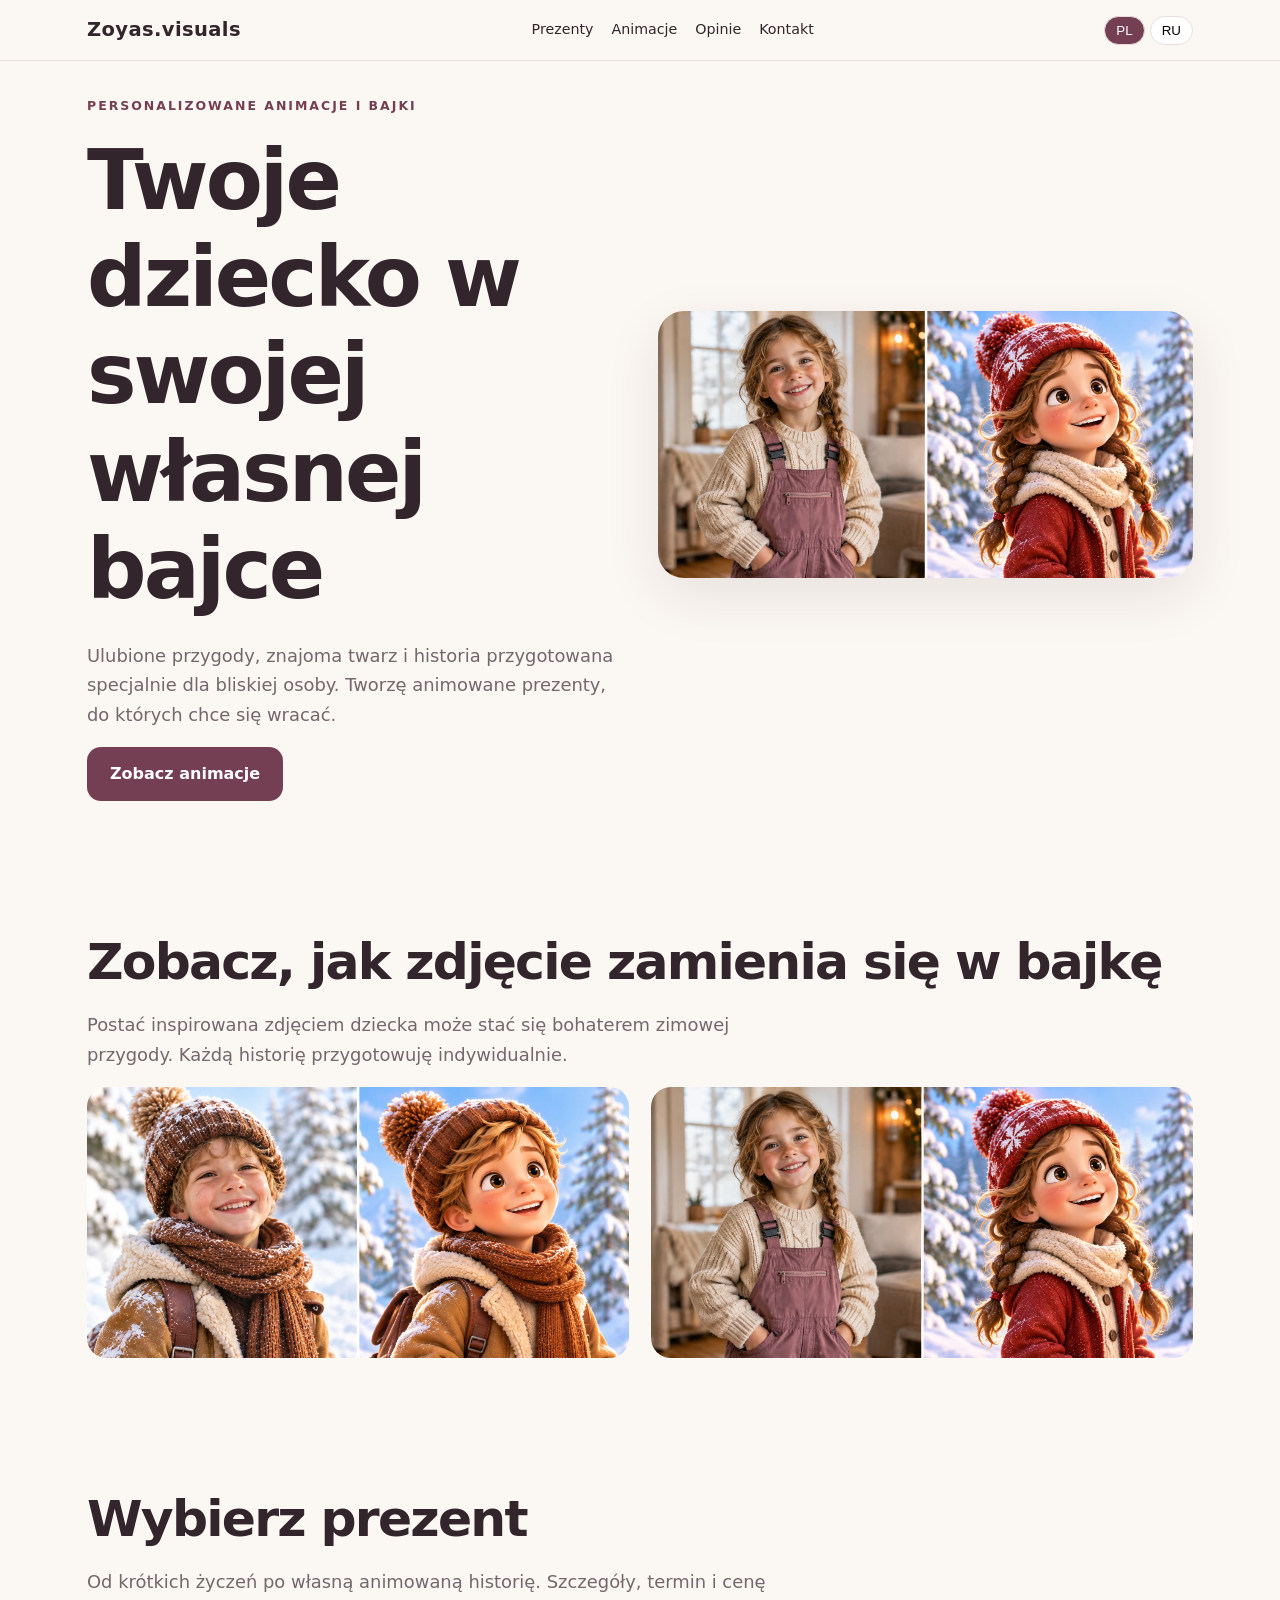
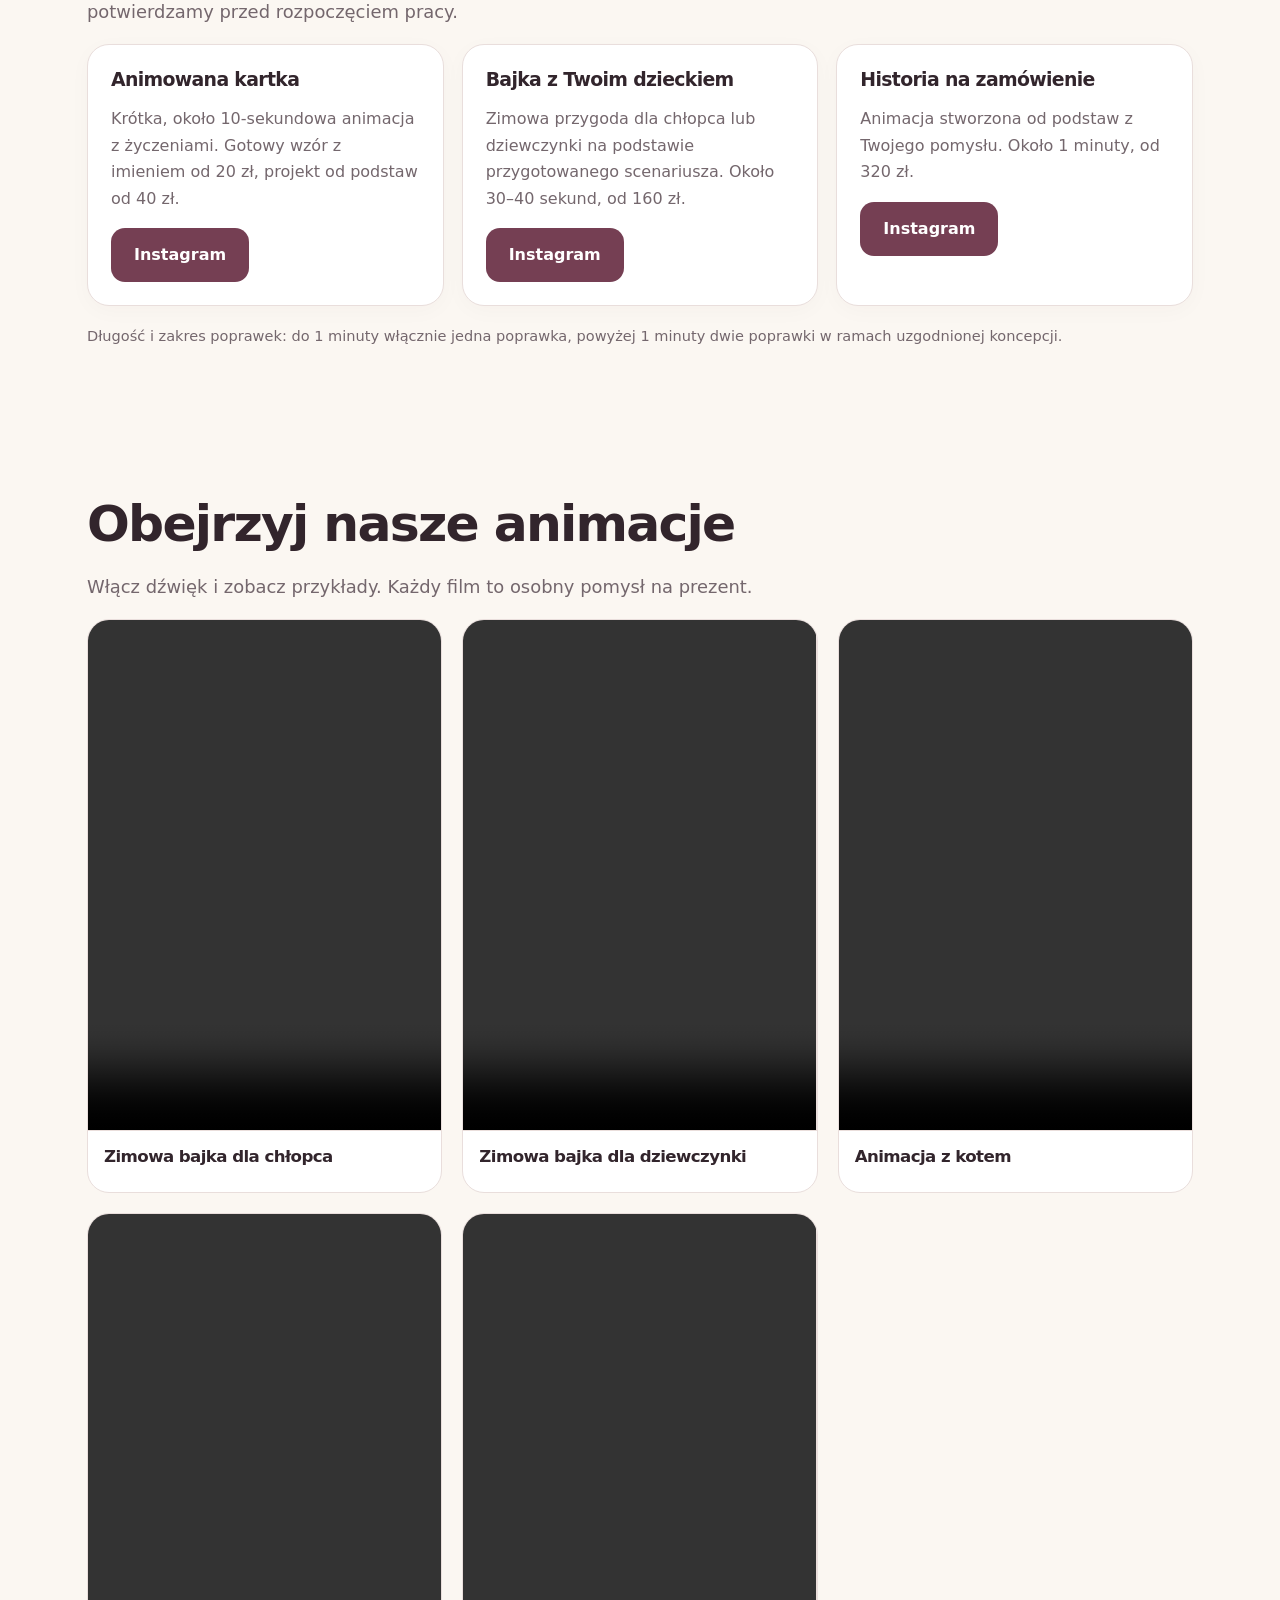
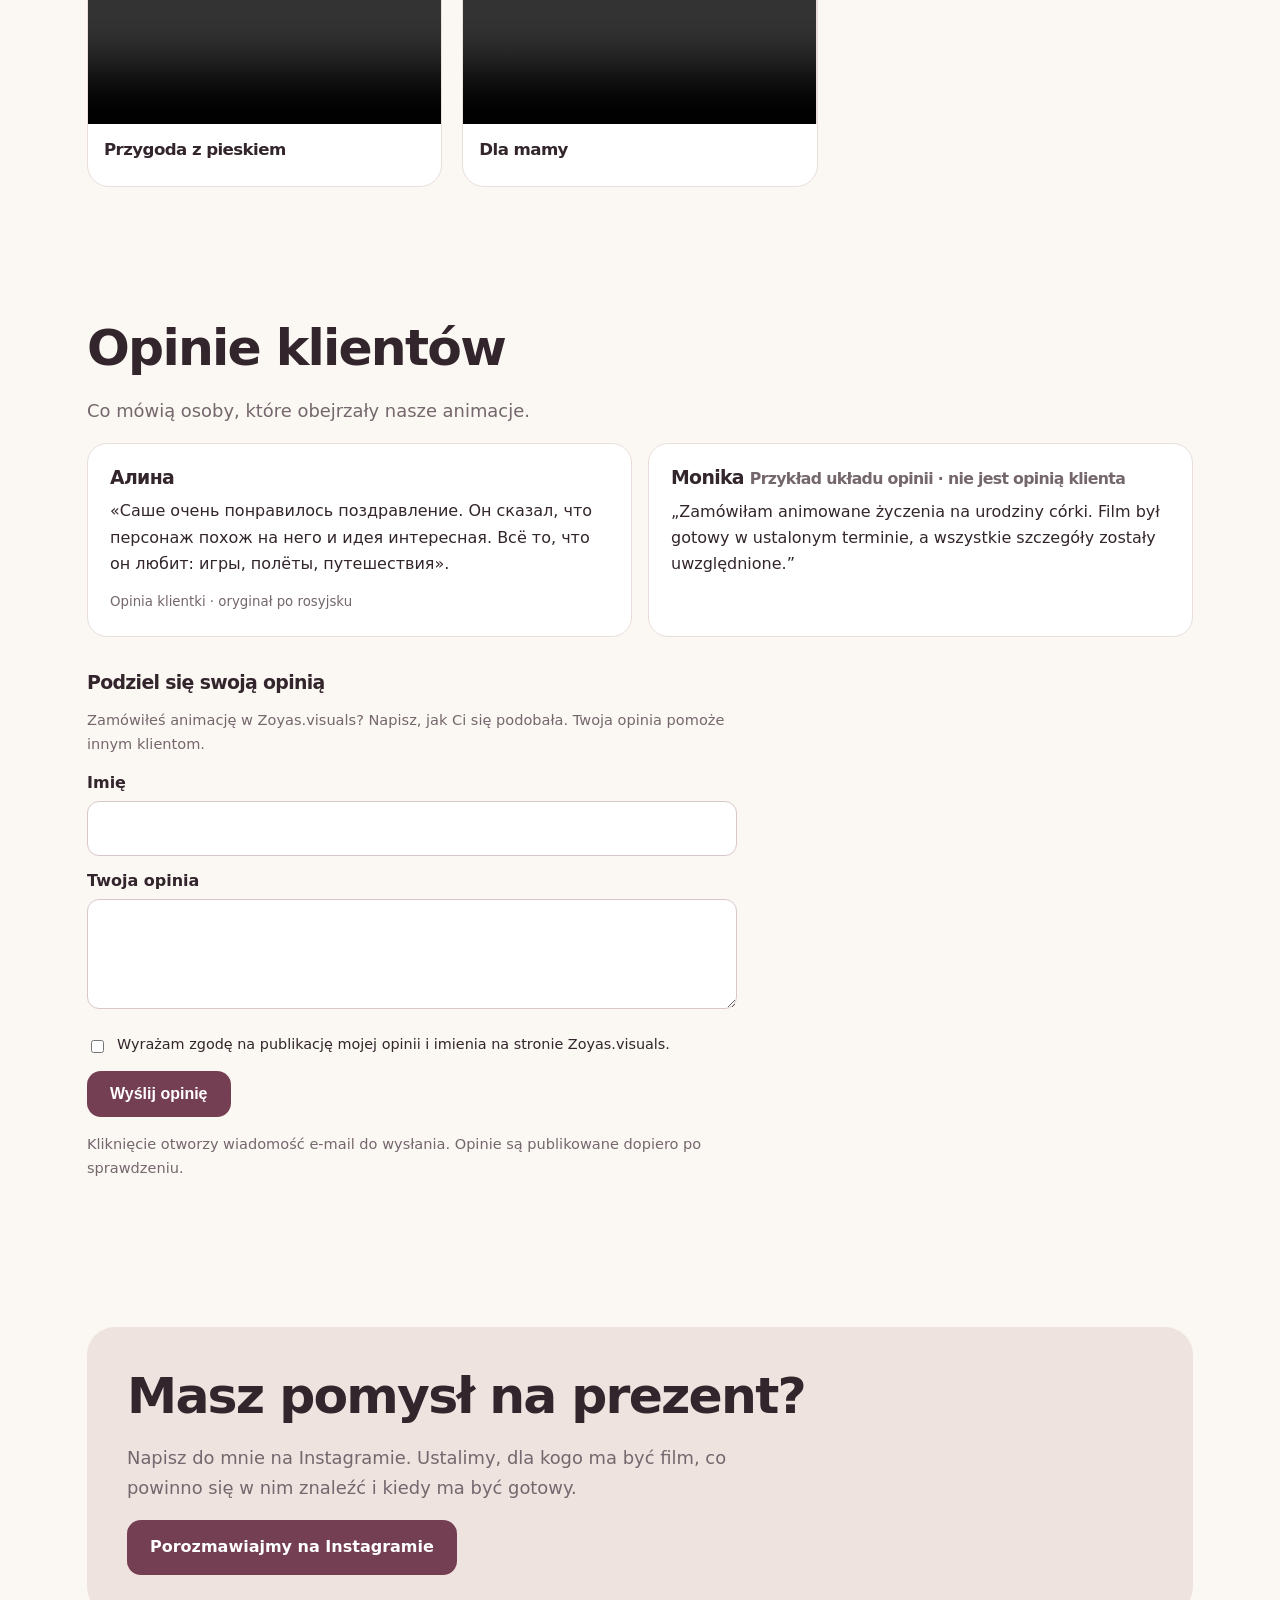
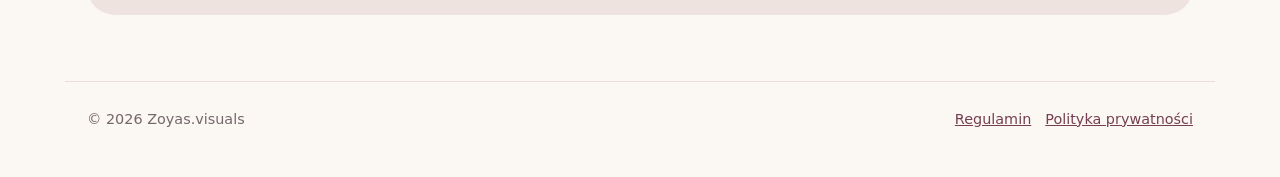
==== commit 038bf2e2: "Add files via upload" ====
--- a/index.html
+++ b/index.html
@@ -1 +1 @@
-<!doctype html><html lang="pl"><head><meta charset="utf-8"><meta name="viewport" content="width=device-width,initial-scale=1"><meta name="description" content="Zoyas.visuals — personalizowane bajki, animacje i wyjątkowe prezenty na zamówienie."><title>Zoyas.visuals | Personalizowane bajki i animacje</title><link rel="stylesheet" href="assets/style.css"></head><body><header><div class="bar"><a class="logo" href="#top">Zoyas.visuals</a><nav class="nav"><a href="#prezenty">Prezenty</a><a href="#filmy">Animacje</a><a href="#opinie">Opinie</a><a href="#kontakt">Kontakt</a></nav><div><button class="lang" data-lang="pl" aria-pressed="true">PL</button> <button class="lang" data-lang="ru" aria-pressed="false">RU</button></div></div></header><main id="top"><section class="hero"><div><div class="eyebrow" data-t="eyebrow"></div><h1 data-t="heroTitle"></h1><p class="lead" data-t="heroText"></p><a class="button" href="#filmy" data-t="heroCta"></a></div><div class="hero-image"><img src="assets/girl-before-after.webp" alt="Porównanie zdjęcia dziewczynki i postaci animowanej" fetchpriority="high"></div></section><section id="przemiana"><h2 data-t="introTitle"></h2><p class="lead" data-t="introText"></p><div class="showcase"><img loading="lazy" src="assets/boy-before-after.webp" alt="Chłopiec i postać z zimowej animacji"><img loading="lazy" src="assets/girl-before-after.webp" alt="Dziewczynka i postać z bajki"></div></section><section id="prezenty"><h2 data-t="offerTitle"></h2><p class="lead" data-t="offerText"></p><div class="grid"><article class="card"><h3 data-t="o1"></h3><p data-t="o1d"></p><a class="button" href="https://www.instagram.com/zoyas.visuals/" target="_blank" rel="noopener noreferrer">Instagram</a></article><article class="card"><h3 data-t="o2"></h3><p data-t="o2d"></p><a class="button" href="https://www.instagram.com/zoyas.visuals/" target="_blank" rel="noopener noreferrer">Instagram</a></article><article class="card"><h3 data-t="o3"></h3><p data-t="o3d"></p><a class="button" href="https://www.instagram.com/zoyas.visuals/" target="_blank" rel="noopener noreferrer">Instagram</a></article></div><p class="subtle" style="margin-top:18px" data-t="duration"></p></section><section id="filmy"><h2 data-t="worksTitle"></h2><p class="lead" data-t="worksText"></p><div class="video-grid"><article class="video-tile"><video controls controlsList="nodownload noremoteplayback" disablePictureInPicture playsinline preload="none" oncontextmenu="return false" src="assets/winter-boy.mp4"></video><div class="caption"><h3 data-t="v1"></h3></div></article><article class="video-tile"><video controls controlsList="nodownload noremoteplayback" disablePictureInPicture playsinline preload="none" oncontextmenu="return false" src="assets/winter-girl.mp4"></video><div class="caption"><h3 data-t="v2"></h3></div></article><article class="video-tile"><video controls controlsList="nodownload noremoteplayback" disablePictureInPicture playsinline preload="none" oncontextmenu="return false" src="assets/cat.mp4"></video><div class="caption"><h3 data-t="v3"></h3></div></article><article class="video-tile"><video controls controlsList="nodownload noremoteplayback" disablePictureInPicture playsinline preload="none" oncontextmenu="return false" src="assets/dog.mp4"></video><div class="caption"><h3 data-t="v4"></h3></div></article><article class="video-tile"><video controls controlsList="nodownload noremoteplayback" disablePictureInPicture playsinline preload="none" oncontextmenu="return false" src="assets/for-mom.mp4"></video><div class="caption"><h3 data-t="v5"></h3></div></article></div></section><section id="opinie"><h2 data-t="reviewTitle"></h2><p class="lead" data-t="reviewText"></p><div class="review-grid"><article class="review"><h3>Алина</h3><p>«Саше очень понравилось поздравление. Он сказал, что персонаж похож на него и идея интересная. Всё то, что он любит: игры, полёты, путешествия».</p><small data-t="reviewReal"></small></article><article class="review"><h3>Monika <small data-t="reviewExample"></small></h3><p>„Zamówiłam animowane życzenia na urodziny córki. Film był gotowy w ustalonym terminie, a wszystkie szczegóły zostały uwzględnione.”</p></article></div><div class="form"><h3 style="margin-top:34px" data-t="formTitle"></h3><p class="subtle" data-t="formText"></p><form id="review-form"><label for="name" data-t="name"></label><input id="name" required maxlength="70"><label for="review" data-t="review"></label><textarea id="review" required maxlength="2000"></textarea><div class="check"><input type="checkbox" id="consent" required><label for="consent" data-t="consent"></label></div><button class="button" type="submit" data-t="send"></button><p class="subtle" data-t="formNote"></p></form></div></section><section id="kontakt"><div class="cta"><h2 data-t="contactTitle"></h2><p class="lead" data-t="contactText"></p><a class="button" href="https://www.instagram.com/zoyas.visuals/" target="_blank" rel="noopener noreferrer" data-t="contactCta"></a></div></section></main><footer><span>© <span id="year"></span> Zoyas.visuals</span><div><a href="regulamin.html" data-t="terms"></a><a href="polityka-prywatnosci.html" data-t="privacy"></a></div></footer><script>const t={"pl": {"eyebrow": "Personalizowane animacje i bajki", "heroTitle": "Twoje dziecko w swojej własnej bajce", "heroText": "Ulubione przygody, znajoma twarz i historia przygotowana specjalnie dla bliskiej osoby. Tworzę animowane prezenty, do których chce się wracać.", "heroCta": "Zobacz animacje", "introTitle": "Zobacz, jak zdjęcie zamienia się w bajkę", "introText": "Postać inspirowana zdjęciem dziecka może stać się bohaterem zimowej przygody. Każdą historię przygotowuję indywidualnie.", "offerTitle": "Wybierz prezent", "offerText": "Od krótkich życzeń po własną animowaną historię. Szczegóły, termin i cenę potwierdzamy przed rozpoczęciem pracy.", "o1": "Animowana kartka", "o1d": "Krótka, około 10-sekundowa animacja z życzeniami. Gotowy wzór z imieniem od 20 zł, projekt od podstaw od 40 zł.", "o2": "Bajka z Twoim dzieckiem", "o2d": "Zimowa przygoda dla chłopca lub dziewczynki na podstawie przygotowanego scenariusza. Około 30–40 sekund, od 160 zł.", "o3": "Historia na zamówienie", "o3d": "Animacja stworzona od podstaw z Twojego pomysłu. Około 1 minuty, od 320 zł.", "worksTitle": "Obejrzyj nasze animacje", "worksText": "Włącz dźwięk i zobacz przykłady. Każdy film to osobny pomysł na prezent.", "v1": "Zimowa bajka dla chłopca", "v2": "Zimowa bajka dla dziewczynki", "v3": "Animacja z kotem", "v4": "Przygoda z pieskiem", "v5": "Dla mamy", "reviewTitle": "Opinie klientów", "reviewText": "Co mówią osoby, które obejrzały nasze animacje.", "reviewReal": "Opinia klientki · oryginał po rosyjsku", "reviewExample": "Przykład układu opinii · nie jest opinią klienta", "formTitle": "Podziel się swoją opinią", "formText": "Zamówiłeś animację w Zoyas.visuals? Napisz, jak Ci się podobała. Twoja opinia pomoże innym klientom.", "name": "Imię", "review": "Twoja opinia", "consent": "Wyrażam zgodę na publikację mojej opinii i imienia na stronie Zoyas.visuals.", "send": "Wyślij opinię", "formNote": "Kliknięcie otworzy wiadomość e-mail do wysłania. Opinie są publikowane dopiero po sprawdzeniu.", "contactTitle": "Masz pomysł na prezent?", "contactText": "Napisz do mnie na Instagramie. Ustalimy, dla kogo ma być film, co powinno się w nim znaleźć i kiedy ma być gotowy.", "contactCta": "Porozmawiajmy na Instagramie", "terms": "Regulamin", "privacy": "Polityka prywatności", "duration": "Długość i zakres poprawek: do 1 minuty włącznie jedna poprawka, powyżej 1 minuty dwie poprawki w ramach uzgodnionej koncepcji."}, "ru": {"eyebrow": "Персональные мультфильмы и поздравления", "heroTitle": "Ваш ребёнок в собственной сказке", "heroText": "Любимые приключения, знакомое лицо и история, созданная специально для близкого человека. Анимационные подарки, которые хочется пересматривать.", "heroCta": "Смотреть мультфильмы", "introTitle": "Посмотрите, как фотография превращается в сказку", "introText": "Персонаж по фотографии ребёнка может стать героем зимнего приключения. Каждую историю я создаю индивидуально.", "offerTitle": "Выберите подарок", "offerText": "От короткого поздравления до собственного мультфильма. Детали, цену и сроки согласуем до начала работы.", "o1": "Анимационная открытка", "o1d": "Короткое поздравление около 10 секунд. Готовый шаблон с именем от 20 zł, индивидуальная открытка от 40 zł.", "o2": "Сказка с вашим ребёнком", "o2d": "Зимнее приключение для мальчика или девочки по готовому сценарию. Около 30–40 секунд, от 160 zł.", "o3": "История на заказ", "o3d": "Мультфильм по вашей идее, созданный с нуля. Около 1 минуты, от 320 zł.", "worksTitle": "Посмотрите наши мультфильмы", "worksText": "Включите звук и посмотрите примеры. Каждый ролик — отдельная идея для подарка.", "v1": "Зимняя сказка для мальчика", "v2": "Зимняя сказка для девочки", "v3": "Мультфильм с котом", "v4": "Приключение с собакой", "v5": "Для мамы", "reviewTitle": "Отзывы клиентов", "reviewText": "Что говорят те, кто уже посмотрел наши мультфильмы.", "reviewReal": "Отзыв клиентки · оригинал на русском", "reviewExample": "Пример оформления · не отзыв клиента", "formTitle": "Поделитесь отзывом", "formText": "Заказывали анимацию в Zoyas.visuals? Расскажите, как вам понравилось. Ваш отзыв поможет другим клиентам.", "name": "Имя", "review": "Ваш отзыв", "consent": "Согласен(на) на публикацию моего имени и отзыва на сайте Zoyas.visuals.", "send": "Отправить отзыв", "formNote": "Кнопка откроет письмо для отправки. Отзывы публикуются только после проверки.", "contactTitle": "Есть идея для подарка?", "contactText": "Напишите мне в Instagram. Обсудим, для кого фильм, что в нём будет и когда он нужен.", "contactCta": "Обсудить в Instagram", "terms": "Регламент", "privacy": "Политика конфиденциальности", "duration": "Правки: до 1 минуты включительно — одна, больше минуты — две в рамках согласованной идеи."}};function lang(l){document.documentElement.lang=l;document.querySelectorAll('[data-t]').forEach(e=>e.textContent=t[l][e.dataset.t]||'');document.querySelectorAll('[data-lang]').forEach(e=>e.setAttribute('aria-pressed',String(e.dataset.lang===l)));}document.querySelectorAll('[data-lang]').forEach(e=>e.addEventListener('click',()=>lang(e.dataset.lang)));document.getElementById('year').textContent=new Date().getFullYear();lang('pl');document.getElementById('review-form').addEventListener('submit',e=>{e.preventDefault();const n=document.getElementById('name').value.trim(),r=document.getElementById('review').value.trim();if(!n||!r||!document.getElementById('consent').checked)return;location.href='mailto:biuro.valenzo@gmail.com?subject='+encodeURIComponent('Opinia Zoyas.visuals')+'&body='+encodeURIComponent('Imię: '+n+'\nOpinia: '+r+'\nZgoda na publikację: TAK');});</script></body></html>+<!doctype html><html lang="pl"><head><meta charset="utf-8"><meta name="viewport" content="width=device-width,initial-scale=1"><meta name="description" content="Zoyas.visuals — personalizowane bajki, animacje i wyjątkowe prezenty na zamówienie."><title>Zoyas.visuals | Personalizowane bajki i animacje</title><link rel="stylesheet" href="style.css"></head><body><header><div class="bar"><a class="logo" href="#top">Zoyas.visuals</a><nav class="nav"><a href="#prezenty">Prezenty</a><a href="#filmy">Animacje</a><a href="#opinie">Opinie</a><a href="#kontakt">Kontakt</a></nav><div><button class="lang" data-lang="pl" aria-pressed="true">PL</button> <button class="lang" data-lang="ru" aria-pressed="false">RU</button></div></div></header><main id="top"><section class="hero"><div><div class="eyebrow" data-t="eyebrow"></div><h1 data-t="heroTitle"></h1><p class="lead" data-t="heroText"></p><a class="button" href="#filmy" data-t="heroCta"></a></div><div class="hero-image"><img src="girl-before-after.webp" alt="Porównanie zdjęcia dziewczynki i postaci animowanej" fetchpriority="high"></div></section><section id="przemiana"><h2 data-t="introTitle"></h2><p class="lead" data-t="introText"></p><div class="showcase"><img loading="lazy" src="boy-before-after.webp" alt="Chłopiec i postać z zimowej animacji"><img loading="lazy" src="girl-before-after.webp" alt="Dziewczynka i postać z bajki"></div></section><section id="prezenty"><h2 data-t="offerTitle"></h2><p class="lead" data-t="offerText"></p><div class="grid"><article class="card"><h3 data-t="o1"></h3><p data-t="o1d"></p><a class="button" href="https://www.instagram.com/zoyas.visuals/" target="_blank" rel="noopener noreferrer">Instagram</a></article><article class="card"><h3 data-t="o2"></h3><p data-t="o2d"></p><a class="button" href="https://www.instagram.com/zoyas.visuals/" target="_blank" rel="noopener noreferrer">Instagram</a></article><article class="card"><h3 data-t="o3"></h3><p data-t="o3d"></p><a class="button" href="https://www.instagram.com/zoyas.visuals/" target="_blank" rel="noopener noreferrer">Instagram</a></article></div><p class="subtle" style="margin-top:18px" data-t="duration"></p></section><section id="filmy"><h2 data-t="worksTitle"></h2><p class="lead" data-t="worksText"></p><div class="video-grid"><article class="video-tile"><video controls controlsList="nodownload noremoteplayback" disablePictureInPicture playsinline preload="none" oncontextmenu="return false" src="winter-boy.mp4"></video><div class="caption"><h3 data-t="v1"></h3></div></article><article class="video-tile"><video controls controlsList="nodownload noremoteplayback" disablePictureInPicture playsinline preload="none" oncontextmenu="return false" src="winter-girl.mp4"></video><div class="caption"><h3 data-t="v2"></h3></div></article><article class="video-tile"><video controls controlsList="nodownload noremoteplayback" disablePictureInPicture playsinline preload="none" oncontextmenu="return false" src="cat.mp4"></video><div class="caption"><h3 data-t="v3"></h3></div></article><article class="video-tile"><video controls controlsList="nodownload noremoteplayback" disablePictureInPicture playsinline preload="none" oncontextmenu="return false" src="dog.mp4"></video><div class="caption"><h3 data-t="v4"></h3></div></article><article class="video-tile"><video controls controlsList="nodownload noremoteplayback" disablePictureInPicture playsinline preload="none" oncontextmenu="return false" src="for-mom.mp4"></video><div class="caption"><h3 data-t="v5"></h3></div></article></div></section><section id="opinie"><h2 data-t="reviewTitle"></h2><p class="lead" data-t="reviewText"></p><div class="review-grid"><article class="review"><h3>Алина</h3><p>«Саше очень понравилось поздравление. Он сказал, что персонаж похож на него и идея интересная. Всё то, что он любит: игры, полёты, путешествия».</p><small data-t="reviewReal"></small></article><article class="review"><h3>Monika <small data-t="reviewExample"></small></h3><p>„Zamówiłam animowane życzenia na urodziny córki. Film był gotowy w ustalonym terminie, a wszystkie szczegóły zostały uwzględnione.”</p></article></div><div class="form"><h3 style="margin-top:34px" data-t="formTitle"></h3><p class="subtle" data-t="formText"></p><form id="review-form"><label for="name" data-t="name"></label><input id="name" required maxlength="70"><label for="review" data-t="review"></label><textarea id="review" required maxlength="2000"></textarea><div class="check"><input type="checkbox" id="consent" required><label for="consent" data-t="consent"></label></div><button class="button" type="submit" data-t="send"></button><p class="subtle" data-t="formNote"></p></form></div></section><section id="kontakt"><div class="cta"><h2 data-t="contactTitle"></h2><p class="lead" data-t="contactText"></p><a class="button" href="https://www.instagram.com/zoyas.visuals/" target="_blank" rel="noopener noreferrer" data-t="contactCta"></a></div></section></main><footer><span>© <span id="year"></span> Zoyas.visuals</span><div><a href="regulamin.html" data-t="terms"></a><a href="polityka-prywatnosci.html" data-t="privacy"></a></div></footer><script>const t={"pl": {"eyebrow": "Personalizowane animacje i bajki", "heroTitle": "Twoje dziecko w swojej własnej bajce", "heroText": "Ulubione przygody, znajoma twarz i historia przygotowana specjalnie dla bliskiej osoby. Tworzę animowane prezenty, do których chce się wracać.", "heroCta": "Zobacz animacje", "introTitle": "Zobacz, jak zdjęcie zamienia się w bajkę", "introText": "Postać inspirowana zdjęciem dziecka może stać się bohaterem zimowej przygody. Każdą historię przygotowuję indywidualnie.", "offerTitle": "Wybierz prezent", "offerText": "Od krótkich życzeń po własną animowaną historię. Szczegóły, termin i cenę potwierdzamy przed rozpoczęciem pracy.", "o1": "Animowana kartka", "o1d": "Krótka, około 10-sekundowa animacja z życzeniami. Gotowy wzór z imieniem od 20 zł, projekt od podstaw od 40 zł.", "o2": "Bajka z Twoim dzieckiem", "o2d": "Zimowa przygoda dla chłopca lub dziewczynki na podstawie przygotowanego scenariusza. Około 30–40 sekund, od 160 zł.", "o3": "Historia na zamówienie", "o3d": "Animacja stworzona od podstaw z Twojego pomysłu. Około 1 minuty, od 320 zł.", "worksTitle": "Obejrzyj nasze animacje", "worksText": "Włącz dźwięk i zobacz przykłady. Każdy film to osobny pomysł na prezent.", "v1": "Zimowa bajka dla chłopca", "v2": "Zimowa bajka dla dziewczynki", "v3": "Animacja z kotem", "v4": "Przygoda z pieskiem", "v5": "Dla mamy", "reviewTitle": "Opinie klientów", "reviewText": "Co mówią osoby, które obejrzały nasze animacje.", "reviewReal": "Opinia klientki · oryginał po rosyjsku", "reviewExample": "Przykład układu opinii · nie jest opinią klienta", "formTitle": "Podziel się swoją opinią", "formText": "Zamówiłeś animację w Zoyas.visuals? Napisz, jak Ci się podobała. Twoja opinia pomoże innym klientom.", "name": "Imię", "review": "Twoja opinia", "consent": "Wyrażam zgodę na publikację mojej opinii i imienia na stronie Zoyas.visuals.", "send": "Wyślij opinię", "formNote": "Kliknięcie otworzy wiadomość e-mail do wysłania. Opinie są publikowane dopiero po sprawdzeniu.", "contactTitle": "Masz pomysł na prezent?", "contactText": "Napisz do mnie na Instagramie. Ustalimy, dla kogo ma być film, co powinno się w nim znaleźć i kiedy ma być gotowy.", "contactCta": "Porozmawiajmy na Instagramie", "terms": "Regulamin", "privacy": "Polityka prywatności", "duration": "Długość i zakres poprawek: do 1 minuty włącznie jedna poprawka, powyżej 1 minuty dwie poprawki w ramach uzgodnionej koncepcji."}, "ru": {"eyebrow": "Персональные мультфильмы и поздравления", "heroTitle": "Ваш ребёнок в собственной сказке", "heroText": "Любимые приключения, знакомое лицо и история, созданная специально для близкого человека. Анимационные подарки, которые хочется пересматривать.", "heroCta": "Смотреть мультфильмы", "introTitle": "Посмотрите, как фотография превращается в сказку", "introText": "Персонаж по фотографии ребёнка может стать героем зимнего приключения. Каждую историю я создаю индивидуально.", "offerTitle": "Выберите подарок", "offerText": "От короткого поздравления до собственного мультфильма. Детали, цену и сроки согласуем до начала работы.", "o1": "Анимационная открытка", "o1d": "Короткое поздравление около 10 секунд. Готовый шаблон с именем от 20 zł, индивидуальная открытка от 40 zł.", "o2": "Сказка с вашим ребёнком", "o2d": "Зимнее приключение для мальчика или девочки по готовому сценарию. Около 30–40 секунд, от 160 zł.", "o3": "История на заказ", "o3d": "Мультфильм по вашей идее, созданный с нуля. Около 1 минуты, от 320 zł.", "worksTitle": "Посмотрите наши мультфильмы", "worksText": "Включите звук и посмотрите примеры. Каждый ролик — отдельная идея для подарка.", "v1": "Зимняя сказка для мальчика", "v2": "Зимняя сказка для девочки", "v3": "Мультфильм с котом", "v4": "Приключение с собакой", "v5": "Для мамы", "reviewTitle": "Отзывы клиентов", "reviewText": "Что говорят те, кто уже посмотрел наши мультфильмы.", "reviewReal": "Отзыв клиентки · оригинал на русском", "reviewExample": "Пример оформления · не отзыв клиента", "formTitle": "Поделитесь отзывом", "formText": "Заказывали анимацию в Zoyas.visuals? Расскажите, как вам понравилось. Ваш отзыв поможет другим клиентам.", "name": "Имя", "review": "Ваш отзыв", "consent": "Согласен(на) на публикацию моего имени и отзыва на сайте Zoyas.visuals.", "send": "Отправить отзыв", "formNote": "Кнопка откроет письмо для отправки. Отзывы публикуются только после проверки.", "contactTitle": "Есть идея для подарка?", "contactText": "Напишите мне в Instagram. Обсудим, для кого фильм, что в нём будет и когда он нужен.", "contactCta": "Обсудить в Instagram", "terms": "Регламент", "privacy": "Политика конфиденциальности", "duration": "Правки: до 1 минуты включительно — одна, больше минуты — две в рамках согласованной идеи."}};function lang(l){document.documentElement.lang=l;document.querySelectorAll('[data-t]').forEach(e=>e.textContent=t[l][e.dataset.t]||'');document.querySelectorAll('[data-lang]').forEach(e=>e.setAttribute('aria-pressed',String(e.dataset.lang===l)));}document.querySelectorAll('[data-lang]').forEach(e=>e.addEventListener('click',()=>lang(e.dataset.lang)));document.getElementById('year').textContent=new Date().getFullYear();lang('pl');document.getElementById('review-form').addEventListener('submit',e=>{e.preventDefault();const n=document.getElementById('name').value.trim(),r=document.getElementById('review').value.trim();if(!n||!r||!document.getElementById('consent').checked)return;location.href='mailto:biuro.valenzo@gmail.com?subject='+encodeURIComponent('Opinia Zoyas.visuals')+'&body='+encodeURIComponent('Imię: '+n+'\nOpinia: '+r+'\nZgoda na publikację: TAK');});</script></body></html>
--- a/style.css
+++ b/style.css
@@ -0,0 +1,2 @@
+
+:root{--cream:#fbf7f2;--ink:#32252c;--wine:#753f53;--muted:#74676d;--border:#e9dedc;--gold:#c39a5b}*{box-sizing:border-box}html{scroll-behavior:smooth}body{margin:0;background:var(--cream);color:var(--ink);font:16px/1.65 system-ui,-apple-system,Segoe UI,sans-serif}a{color:inherit}header{position:sticky;top:0;z-index:10;background:#fbf7f2ee;backdrop-filter:blur(12px);border-bottom:1px solid var(--border)}.bar{max-width:1150px;margin:auto;padding:14px 22px;display:flex;align-items:center;justify-content:space-between;gap:14px}.logo{font-size:1.22rem;font-weight:800;letter-spacing:.02em;text-decoration:none}.nav{display:flex;gap:18px;align-items:center}.nav a{text-decoration:none;font-size:.89rem}.lang{border:1px solid var(--border);border-radius:20px;padding:6px 11px;background:white;cursor:pointer}.lang[aria-pressed=true]{background:var(--wine);color:white}main,footer{max-width:1150px;margin:auto;padding:0 22px}section{padding:66px 0}h1,h2,h3{line-height:1.17;letter-spacing:-.035em}h1{font-size:clamp(2.5rem,6.5vw,5.2rem);margin:15px 0 22px}h2{font-size:clamp(1.9rem,4vw,3.15rem);margin:0 0 14px}h3{font-size:1.18rem;margin:0 0 10px}.eyebrow{font-size:.78rem;letter-spacing:.16em;text-transform:uppercase;color:var(--wine);font-weight:800}.lead{font-size:1.12rem;color:var(--muted);max-width:680px}.hero{display:grid;grid-template-columns:1fr 1fr;gap:36px;align-items:center;min-height:590px;padding-top:35px}.hero img{width:100%;border-radius:26px;box-shadow:0 18px 55px #45233318}.button{display:inline-block;border:0;border-radius:14px;background:var(--wine);color:white;padding:14px 23px;font-weight:750;text-decoration:none;cursor:pointer;font-size:1rem}.button:hover{background:#5a2d40}.subtle{color:var(--muted);font-size:.91rem}.grid{display:grid;grid-template-columns:repeat(3,minmax(0,1fr));gap:18px}.card{border:1px solid var(--border);border-radius:22px;background:#fff;padding:23px;box-shadow:0 5px 22px #38202a07}.card p{color:var(--muted)}.price{font-weight:800;color:var(--wine);font-size:1.15rem}.showcase{display:grid;grid-template-columns:repeat(2,minmax(0,1fr));gap:22px}.showcase img{width:100%;border-radius:20px;display:block}.video-grid{display:grid;grid-template-columns:repeat(3,minmax(0,1fr));gap:20px}.video-tile{border:1px solid var(--border);border-radius:22px;overflow:hidden;background:white}.video-tile video{display:block;width:100%;aspect-ratio:9/13;object-fit:cover;background:#eadedb}.video-tile .caption{padding:16px}.video-tile h3{font-size:1.04rem}.video-tile p{margin:0;color:var(--muted);font-size:.9rem}.review-grid{display:grid;grid-template-columns:repeat(2,minmax(0,1fr));gap:16px}.stars{color:var(--gold);letter-spacing:.1em;font-size:1.2rem}.review{background:white;border:1px solid var(--border);border-radius:20px;padding:22px}.review p{margin:10px 0}.review small{color:var(--muted)}.form{max-width:650px;margin-top:25px}.form label{display:block;margin:12px 0 5px;font-weight:650}.form input,.form textarea{width:100%;border:1px solid #d7c7c8;background:white;border-radius:12px;padding:13px;font:inherit}.form textarea{min-height:110px}.check{display:flex;gap:10px;align-items:start;margin:15px 0}.check input{width:auto;margin-top:7px}.check label{margin:0;font-size:.9rem;font-weight:400}.cta{border-radius:28px;background:#efe3e0;padding:40px}footer{padding:26px 22px 45px;border-top:1px solid var(--border);display:flex;justify-content:space-between;gap:20px;flex-wrap:wrap;color:var(--muted);font-size:.9rem}footer a{color:var(--wine);margin-left:14px}.legal{max-width:850px;margin:auto;padding:44px 22px 90px}.legal h1{font-size:2.7rem}.legal h2{font-size:1.3rem;margin-top:32px}.legal p,.legal li{color:#51464b}.muted{color:var(--muted)}[hidden]{display:none!important}@media(max-width:800px){.nav{display:none}.hero{grid-template-columns:1fr;min-height:auto;padding-top:40px}.hero .hero-image{order:-1}.grid,.video-grid{grid-template-columns:repeat(2,minmax(0,1fr))}.showcase{grid-template-columns:1fr}}@media(max-width:520px){main,footer{padding-left:16px;padding-right:16px}section{padding:43px 0}.bar{padding:12px 16px}.hero{gap:19px}.hero img{border-radius:18px}h1{font-size:2.55rem}.grid,.review-grid{grid-template-columns:1fr}.video-grid{grid-template-columns:repeat(2,minmax(0,1fr));gap:10px}.video-tile{border-radius:14px}.video-tile .caption{padding:10px}.video-tile h3{font-size:.91rem}.video-tile p{font-size:.78rem}.card{padding:19px}.cta{padding:24px}}
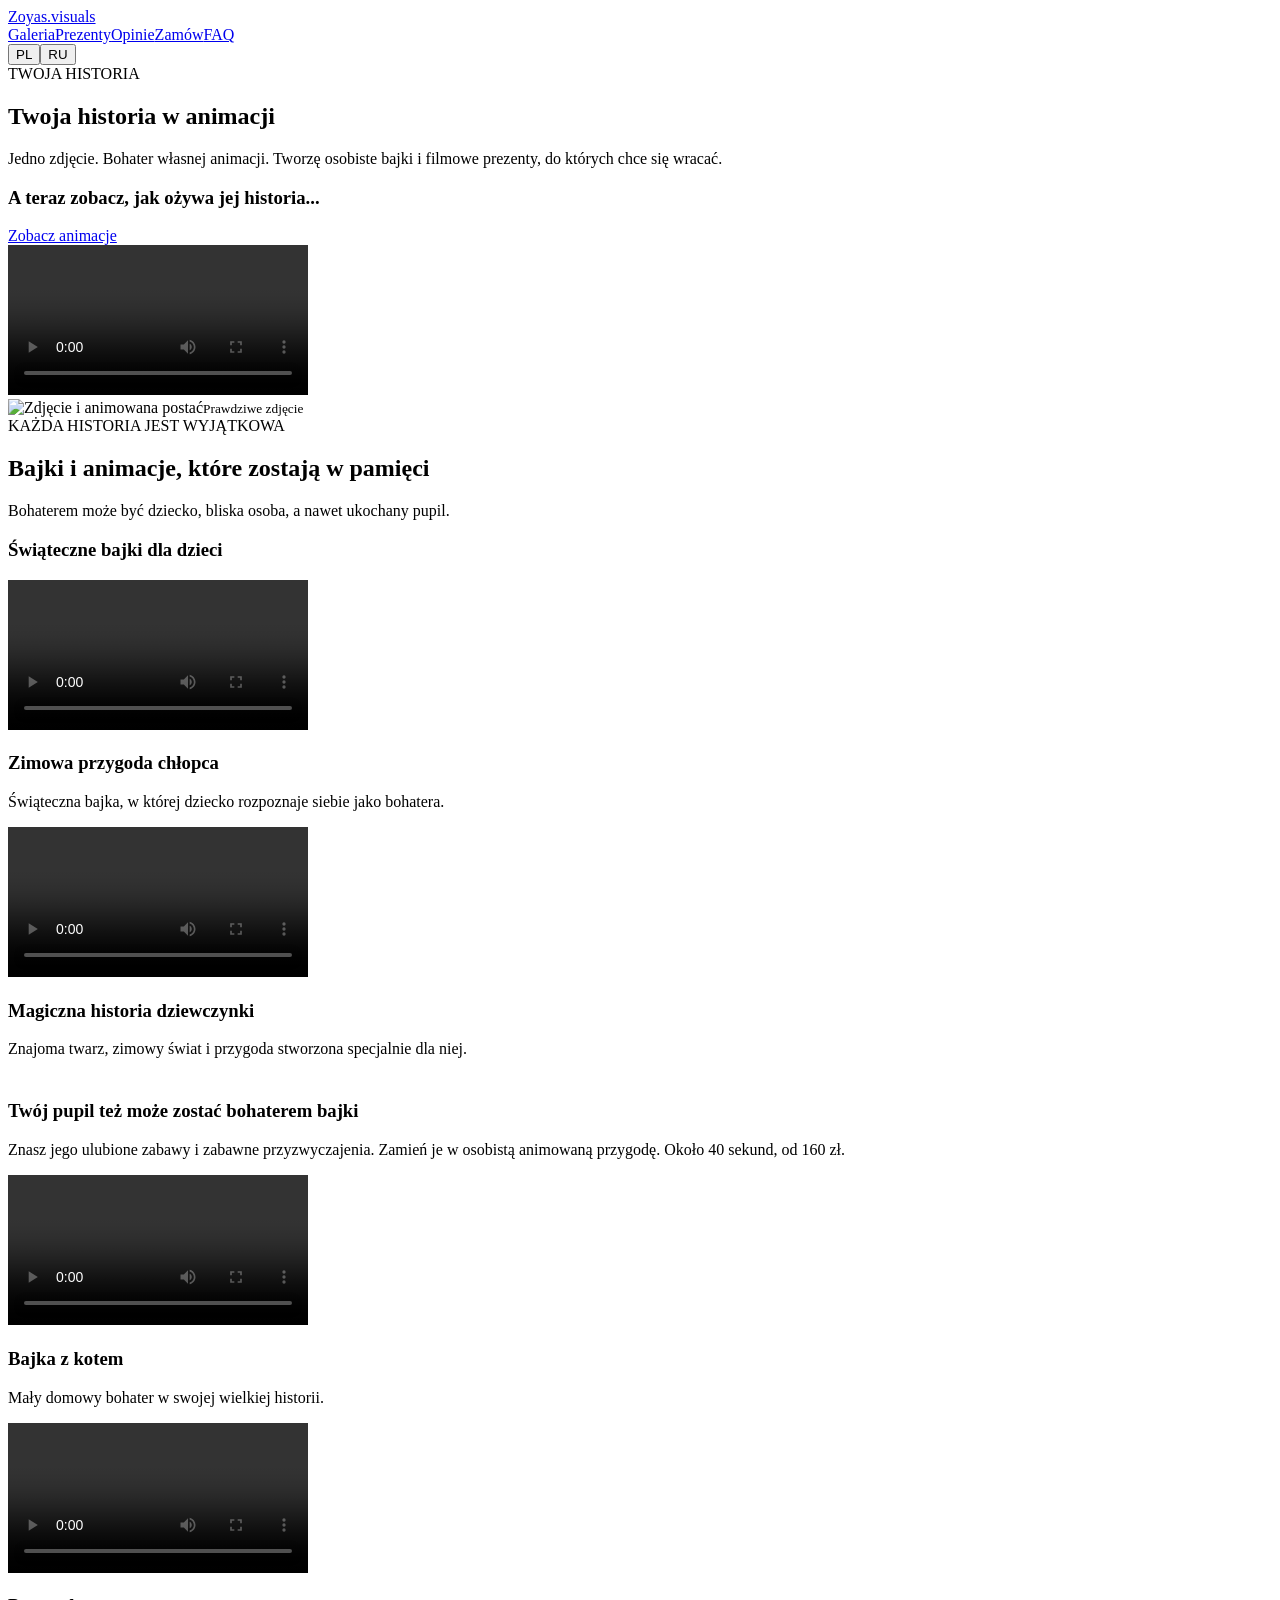
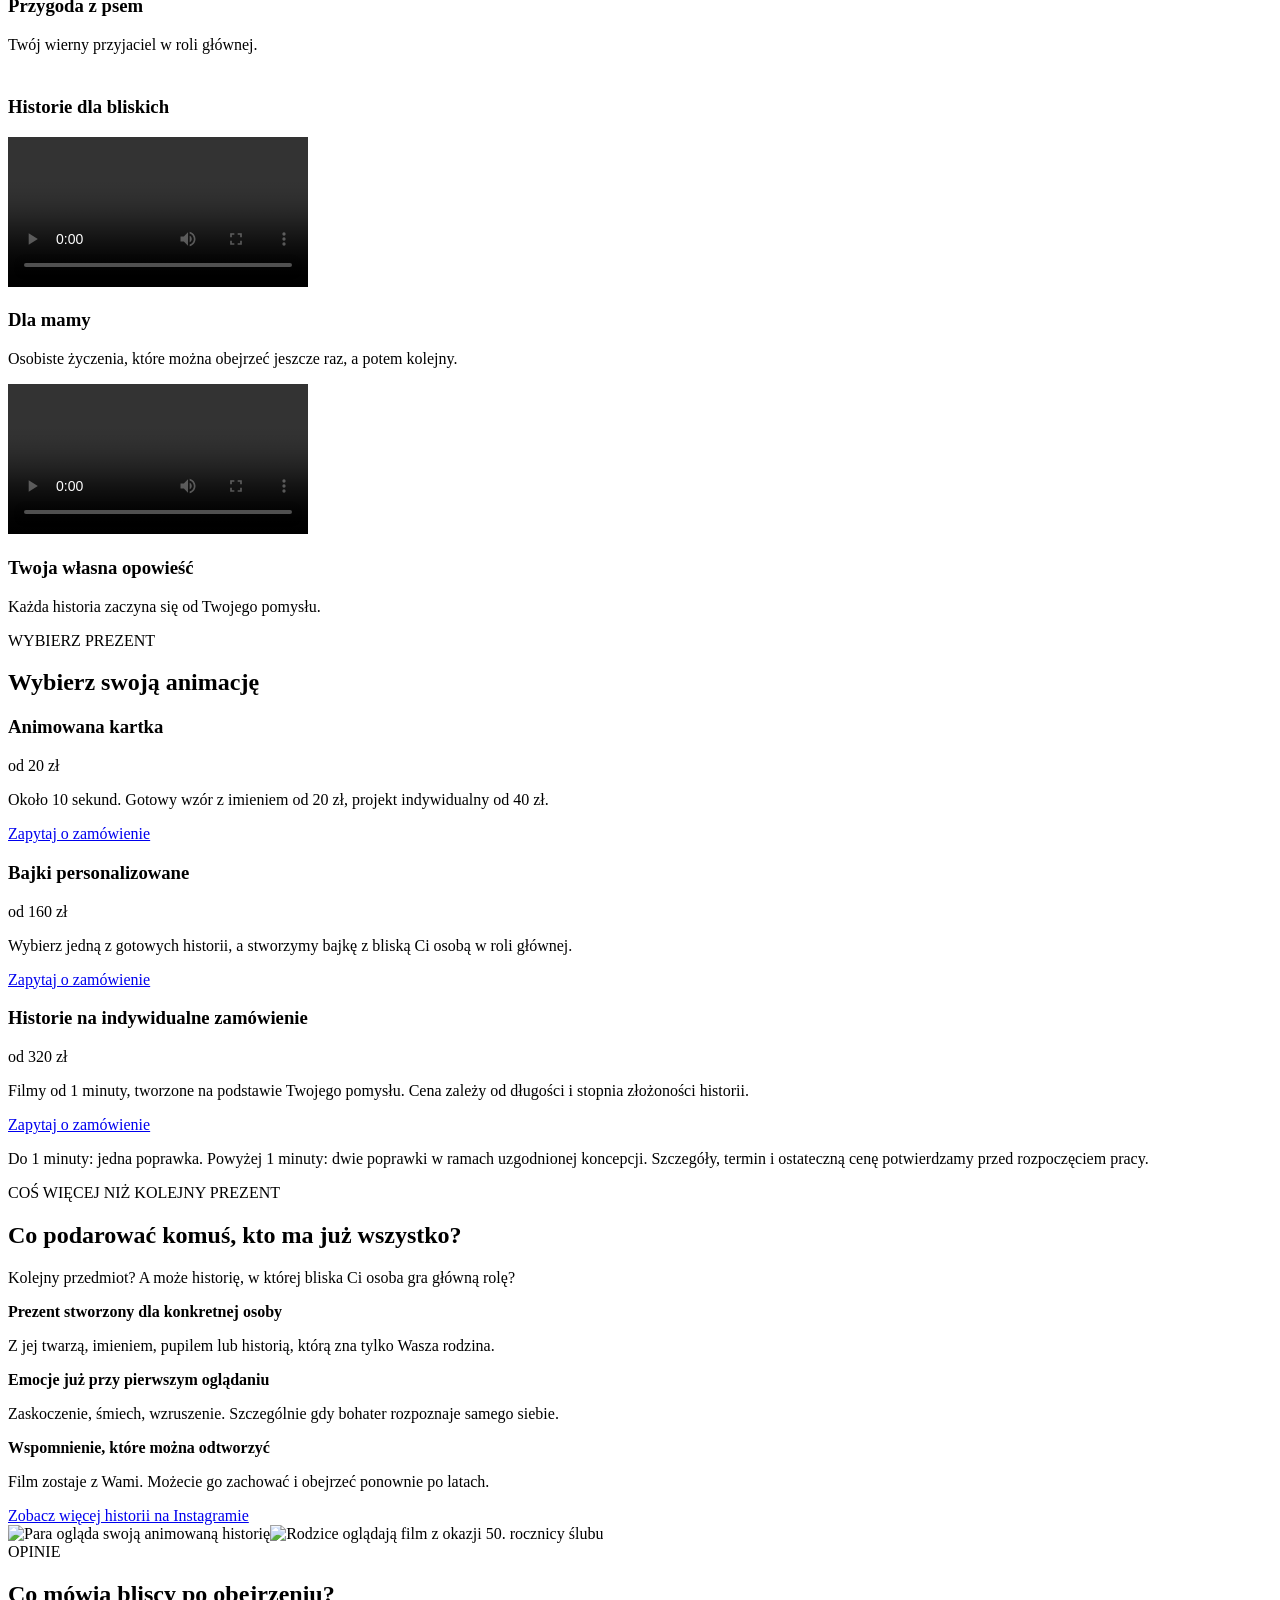
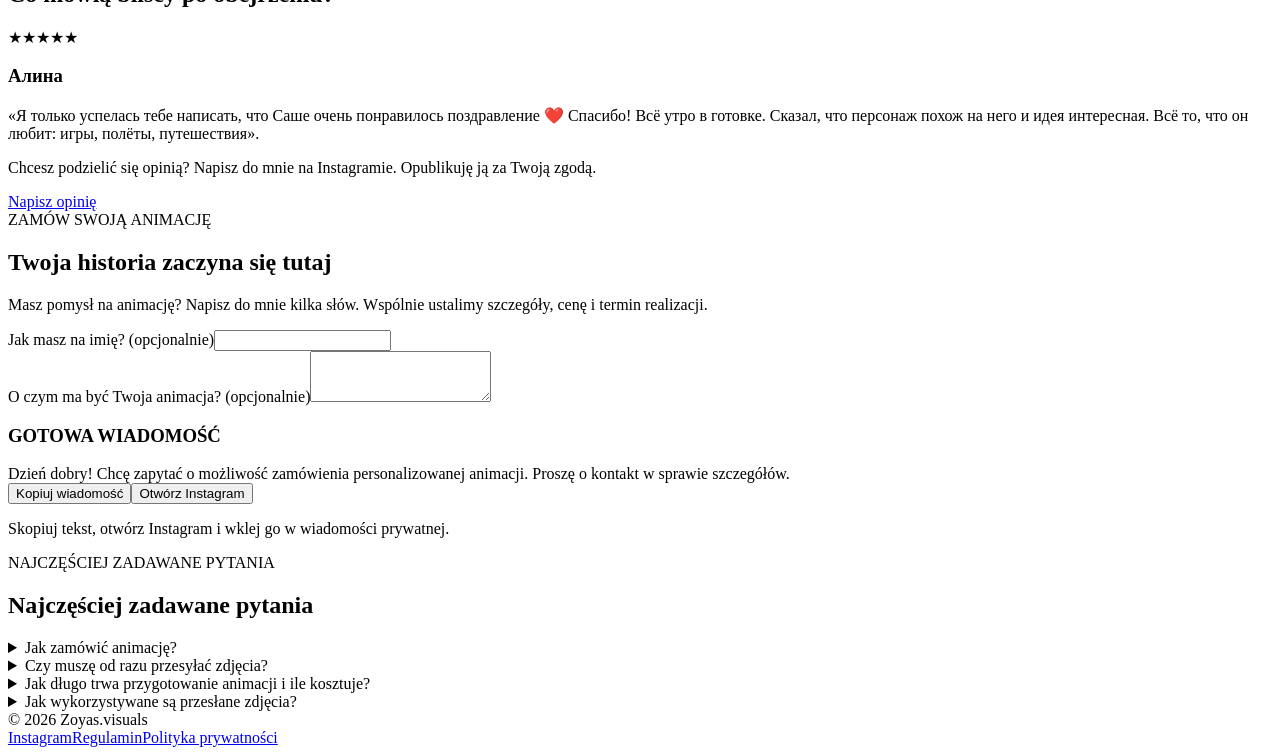
==== commit 7cad285f: "Add files via upload" ====
--- a/index.html
+++ b/index.html
@@ -1 +1 @@
-<!doctype html><html lang="pl"><head><meta charset="utf-8"><meta name="viewport" content="width=device-width,initial-scale=1"><meta name="description" content="Zoyas.visuals — personalizowane bajki, animacje i wyjątkowe prezenty na zamówienie."><title>Zoyas.visuals | Personalizowane bajki i animacje</title><link rel="stylesheet" href="style.css"></head><body><header><div class="bar"><a class="logo" href="#top">Zoyas.visuals</a><nav class="nav"><a href="#prezenty">Prezenty</a><a href="#filmy">Animacje</a><a href="#opinie">Opinie</a><a href="#kontakt">Kontakt</a></nav><div><button class="lang" data-lang="pl" aria-pressed="true">PL</button> <button class="lang" data-lang="ru" aria-pressed="false">RU</button></div></div></header><main id="top"><section class="hero"><div><div class="eyebrow" data-t="eyebrow"></div><h1 data-t="heroTitle"></h1><p class="lead" data-t="heroText"></p><a class="button" href="#filmy" data-t="heroCta"></a></div><div class="hero-image"><img src="girl-before-after.webp" alt="Porównanie zdjęcia dziewczynki i postaci animowanej" fetchpriority="high"></div></section><section id="przemiana"><h2 data-t="introTitle"></h2><p class="lead" data-t="introText"></p><div class="showcase"><img loading="lazy" src="boy-before-after.webp" alt="Chłopiec i postać z zimowej animacji"><img loading="lazy" src="girl-before-after.webp" alt="Dziewczynka i postać z bajki"></div></section><section id="prezenty"><h2 data-t="offerTitle"></h2><p class="lead" data-t="offerText"></p><div class="grid"><article class="card"><h3 data-t="o1"></h3><p data-t="o1d"></p><a class="button" href="https://www.instagram.com/zoyas.visuals/" target="_blank" rel="noopener noreferrer">Instagram</a></article><article class="card"><h3 data-t="o2"></h3><p data-t="o2d"></p><a class="button" href="https://www.instagram.com/zoyas.visuals/" target="_blank" rel="noopener noreferrer">Instagram</a></article><article class="card"><h3 data-t="o3"></h3><p data-t="o3d"></p><a class="button" href="https://www.instagram.com/zoyas.visuals/" target="_blank" rel="noopener noreferrer">Instagram</a></article></div><p class="subtle" style="margin-top:18px" data-t="duration"></p></section><section id="filmy"><h2 data-t="worksTitle"></h2><p class="lead" data-t="worksText"></p><div class="video-grid"><article class="video-tile"><video controls controlsList="nodownload noremoteplayback" disablePictureInPicture playsinline preload="none" oncontextmenu="return false" src="winter-boy.mp4"></video><div class="caption"><h3 data-t="v1"></h3></div></article><article class="video-tile"><video controls controlsList="nodownload noremoteplayback" disablePictureInPicture playsinline preload="none" oncontextmenu="return false" src="winter-girl.mp4"></video><div class="caption"><h3 data-t="v2"></h3></div></article><article class="video-tile"><video controls controlsList="nodownload noremoteplayback" disablePictureInPicture playsinline preload="none" oncontextmenu="return false" src="cat.mp4"></video><div class="caption"><h3 data-t="v3"></h3></div></article><article class="video-tile"><video controls controlsList="nodownload noremoteplayback" disablePictureInPicture playsinline preload="none" oncontextmenu="return false" src="dog.mp4"></video><div class="caption"><h3 data-t="v4"></h3></div></article><article class="video-tile"><video controls controlsList="nodownload noremoteplayback" disablePictureInPicture playsinline preload="none" oncontextmenu="return false" src="for-mom.mp4"></video><div class="caption"><h3 data-t="v5"></h3></div></article></div></section><section id="opinie"><h2 data-t="reviewTitle"></h2><p class="lead" data-t="reviewText"></p><div class="review-grid"><article class="review"><h3>Алина</h3><p>«Саше очень понравилось поздравление. Он сказал, что персонаж похож на него и идея интересная. Всё то, что он любит: игры, полёты, путешествия».</p><small data-t="reviewReal"></small></article><article class="review"><h3>Monika <small data-t="reviewExample"></small></h3><p>„Zamówiłam animowane życzenia na urodziny córki. Film był gotowy w ustalonym terminie, a wszystkie szczegóły zostały uwzględnione.”</p></article></div><div class="form"><h3 style="margin-top:34px" data-t="formTitle"></h3><p class="subtle" data-t="formText"></p><form id="review-form"><label for="name" data-t="name"></label><input id="name" required maxlength="70"><label for="review" data-t="review"></label><textarea id="review" required maxlength="2000"></textarea><div class="check"><input type="checkbox" id="consent" required><label for="consent" data-t="consent"></label></div><button class="button" type="submit" data-t="send"></button><p class="subtle" data-t="formNote"></p></form></div></section><section id="kontakt"><div class="cta"><h2 data-t="contactTitle"></h2><p class="lead" data-t="contactText"></p><a class="button" href="https://www.instagram.com/zoyas.visuals/" target="_blank" rel="noopener noreferrer" data-t="contactCta"></a></div></section></main><footer><span>© <span id="year"></span> Zoyas.visuals</span><div><a href="regulamin.html" data-t="terms"></a><a href="polityka-prywatnosci.html" data-t="privacy"></a></div></footer><script>const t={"pl": {"eyebrow": "Personalizowane animacje i bajki", "heroTitle": "Twoje dziecko w swojej własnej bajce", "heroText": "Ulubione przygody, znajoma twarz i historia przygotowana specjalnie dla bliskiej osoby. Tworzę animowane prezenty, do których chce się wracać.", "heroCta": "Zobacz animacje", "introTitle": "Zobacz, jak zdjęcie zamienia się w bajkę", "introText": "Postać inspirowana zdjęciem dziecka może stać się bohaterem zimowej przygody. Każdą historię przygotowuję indywidualnie.", "offerTitle": "Wybierz prezent", "offerText": "Od krótkich życzeń po własną animowaną historię. Szczegóły, termin i cenę potwierdzamy przed rozpoczęciem pracy.", "o1": "Animowana kartka", "o1d": "Krótka, około 10-sekundowa animacja z życzeniami. Gotowy wzór z imieniem od 20 zł, projekt od podstaw od 40 zł.", "o2": "Bajka z Twoim dzieckiem", "o2d": "Zimowa przygoda dla chłopca lub dziewczynki na podstawie przygotowanego scenariusza. Około 30–40 sekund, od 160 zł.", "o3": "Historia na zamówienie", "o3d": "Animacja stworzona od podstaw z Twojego pomysłu. Około 1 minuty, od 320 zł.", "worksTitle": "Obejrzyj nasze animacje", "worksText": "Włącz dźwięk i zobacz przykłady. Każdy film to osobny pomysł na prezent.", "v1": "Zimowa bajka dla chłopca", "v2": "Zimowa bajka dla dziewczynki", "v3": "Animacja z kotem", "v4": "Przygoda z pieskiem", "v5": "Dla mamy", "reviewTitle": "Opinie klientów", "reviewText": "Co mówią osoby, które obejrzały nasze animacje.", "reviewReal": "Opinia klientki · oryginał po rosyjsku", "reviewExample": "Przykład układu opinii · nie jest opinią klienta", "formTitle": "Podziel się swoją opinią", "formText": "Zamówiłeś animację w Zoyas.visuals? Napisz, jak Ci się podobała. Twoja opinia pomoże innym klientom.", "name": "Imię", "review": "Twoja opinia", "consent": "Wyrażam zgodę na publikację mojej opinii i imienia na stronie Zoyas.visuals.", "send": "Wyślij opinię", "formNote": "Kliknięcie otworzy wiadomość e-mail do wysłania. Opinie są publikowane dopiero po sprawdzeniu.", "contactTitle": "Masz pomysł na prezent?", "contactText": "Napisz do mnie na Instagramie. Ustalimy, dla kogo ma być film, co powinno się w nim znaleźć i kiedy ma być gotowy.", "contactCta": "Porozmawiajmy na Instagramie", "terms": "Regulamin", "privacy": "Polityka prywatności", "duration": "Długość i zakres poprawek: do 1 minuty włącznie jedna poprawka, powyżej 1 minuty dwie poprawki w ramach uzgodnionej koncepcji."}, "ru": {"eyebrow": "Персональные мультфильмы и поздравления", "heroTitle": "Ваш ребёнок в собственной сказке", "heroText": "Любимые приключения, знакомое лицо и история, созданная специально для близкого человека. Анимационные подарки, которые хочется пересматривать.", "heroCta": "Смотреть мультфильмы", "introTitle": "Посмотрите, как фотография превращается в сказку", "introText": "Персонаж по фотографии ребёнка может стать героем зимнего приключения. Каждую историю я создаю индивидуально.", "offerTitle": "Выберите подарок", "offerText": "От короткого поздравления до собственного мультфильма. Детали, цену и сроки согласуем до начала работы.", "o1": "Анимационная открытка", "o1d": "Короткое поздравление около 10 секунд. Готовый шаблон с именем от 20 zł, индивидуальная открытка от 40 zł.", "o2": "Сказка с вашим ребёнком", "o2d": "Зимнее приключение для мальчика или девочки по готовому сценарию. Около 30–40 секунд, от 160 zł.", "o3": "История на заказ", "o3d": "Мультфильм по вашей идее, созданный с нуля. Около 1 минуты, от 320 zł.", "worksTitle": "Посмотрите наши мультфильмы", "worksText": "Включите звук и посмотрите примеры. Каждый ролик — отдельная идея для подарка.", "v1": "Зимняя сказка для мальчика", "v2": "Зимняя сказка для девочки", "v3": "Мультфильм с котом", "v4": "Приключение с собакой", "v5": "Для мамы", "reviewTitle": "Отзывы клиентов", "reviewText": "Что говорят те, кто уже посмотрел наши мультфильмы.", "reviewReal": "Отзыв клиентки · оригинал на русском", "reviewExample": "Пример оформления · не отзыв клиента", "formTitle": "Поделитесь отзывом", "formText": "Заказывали анимацию в Zoyas.visuals? Расскажите, как вам понравилось. Ваш отзыв поможет другим клиентам.", "name": "Имя", "review": "Ваш отзыв", "consent": "Согласен(на) на публикацию моего имени и отзыва на сайте Zoyas.visuals.", "send": "Отправить отзыв", "formNote": "Кнопка откроет письмо для отправки. Отзывы публикуются только после проверки.", "contactTitle": "Есть идея для подарка?", "contactText": "Напишите мне в Instagram. Обсудим, для кого фильм, что в нём будет и когда он нужен.", "contactCta": "Обсудить в Instagram", "terms": "Регламент", "privacy": "Политика конфиденциальности", "duration": "Правки: до 1 минуты включительно — одна, больше минуты — две в рамках согласованной идеи."}};function lang(l){document.documentElement.lang=l;document.querySelectorAll('[data-t]').forEach(e=>e.textContent=t[l][e.dataset.t]||'');document.querySelectorAll('[data-lang]').forEach(e=>e.setAttribute('aria-pressed',String(e.dataset.lang===l)));}document.querySelectorAll('[data-lang]').forEach(e=>e.addEventListener('click',()=>lang(e.dataset.lang)));document.getElementById('year').textContent=new Date().getFullYear();lang('pl');document.getElementById('review-form').addEventListener('submit',e=>{e.preventDefault();const n=document.getElementById('name').value.trim(),r=document.getElementById('review').value.trim();if(!n||!r||!document.getElementById('consent').checked)return;location.href='mailto:biuro.valenzo@gmail.com?subject='+encodeURIComponent('Opinia Zoyas.visuals')+'&body='+encodeURIComponent('Imię: '+n+'\nOpinia: '+r+'\nZgoda na publikację: TAK');});</script></body></html>+<!doctype html><html lang="pl"><head><meta charset="utf-8"><meta name="viewport" content="width=device-width,initial-scale=1"><meta name="description" content="Zoyas.visuals — personalizowane bajki, animacje i wyjątkowe prezenty na zamówienie."><title>Zoyas.visuals | Twoja historia w animacji</title><link rel="stylesheet" href="assets/style.css"></head><body><header><div class="wrap nav"><a class="brand" href="#top">Zoyas.visuals</a><nav class="links"><a href="#galeria"><span  data-pl="Galeria" data-ru="Галерея">Galeria</span></a><a href="#prezenty"><span  data-pl="Prezenty" data-ru="Подарки">Prezenty</span></a><a href="#opinie"><span  data-pl="Opinie" data-ru="Отзывы">Opinie</span></a><a href="#zamow"><span  data-pl="Zamów" data-ru="Заказать">Zamów</span></a><a href="#faq"><span  data-pl="FAQ" data-ru="FAQ">FAQ</span></a></nav><div class="langs"><button id="pl" class="active" onclick="setLang('pl')">PL</button><button id="ru" onclick="setLang('ru')">RU</button></div></div></header><main id="top"><section class="hero"><div class="wrap hero-grid"><div><div class="eyebrow" data-pl="TWOJA HISTORIA" data-ru="ТВОЯ ИСТОРИЯ">TWOJA HISTORIA</div><h1  data-pl="Twoja historia w animacji" data-ru="Твоя история в мультфильме">Twoja historia w animacji</h1><p  data-pl="Jedno zdjęcie. Bohater własnej animacji. Tworzę osobiste bajki i filmowe prezenty, do których chce się wracać." data-ru="Одно фото. Герой собственной истории. Создаю персональные мультфильмы и подарки, которые хочется пересматривать.">Jedno zdjęcie. Bohater własnej animacji. Tworzę osobiste bajki i filmowe prezenty, do których chce się wracać.</p><h3  data-pl="A teraz zobacz, jak ożywa jej historia..." data-ru="А теперь посмотри, как оживает её история...">A teraz zobacz, jak ożywa jej historia...</h3><a class="btn" href="#galeria"><span  data-pl="Zobacz animacje" data-ru="Смотреть мультфильмы">Zobacz animacje</span></a></div><div class="hero-visual"><video src="assets/winter-girl.mp4" controls playsinline preload="metadata" controlsList="nodownload noremoteplayback" disablePictureInPicture oncontextmenu="return false"></video><div class="photo-thumb"><img src="assets/girl-before-after.webp" alt="Zdjęcie i animowana postać"><small  data-pl="Prawdziwe zdjęcie" data-ru="Настоящее фото">Prawdziwe zdjęcie</small></div></div></div></section><section class="section" id="galeria"><div class="wrap"><div class="eyebrow" data-pl="KAŻDA HISTORIA JEST WYJĄTKOWA" data-ru="КАЖДАЯ ИСТОРИЯ ОСОБЕННАЯ">KAŻDA HISTORIA JEST WYJĄTKOWA</div><h2  data-pl="Bajki i animacje, które zostają w pamięci" data-ru="Мультфильмы и истории, которые запоминаются">Bajki i animacje, które zostają w pamięci</h2><p  data-pl="Bohaterem może być dziecko, bliska osoba, a nawet ukochany pupil." data-ru="Главным героем может стать ребёнок, близкий человек и даже любимый питомец.">Bohaterem może być dziecko, bliska osoba, a nawet ukochany pupil.</p><h3  data-pl="Świąteczne bajki dla dzieci" data-ru="Новогодние сказки для детей">Świąteczne bajki dla dzieci</h3><div class="grid"><article class="media-card"><video controls playsinline preload="metadata" controlsList="nodownload noremoteplayback" disablePictureInPicture oncontextmenu="return false" src="assets/winter-boy.mp4"></video><div class="card-body"><h3  data-pl="Zimowa przygoda chłopca" data-ru="Зимнее приключение мальчика">Zimowa przygoda chłopca</h3><p  data-pl="Świąteczna bajka, w której dziecko rozpoznaje siebie jako bohatera." data-ru="Новогодняя сказка, в которой ребёнок узнаёт себя в главном герое.">Świąteczna bajka, w której dziecko rozpoznaje siebie jako bohatera.</p></div></article><article class="media-card"><video controls playsinline preload="metadata" controlsList="nodownload noremoteplayback" disablePictureInPicture oncontextmenu="return false" src="assets/winter-girl.mp4"></video><div class="card-body"><h3  data-pl="Magiczna historia dziewczynki" data-ru="Волшебная история девочки">Magiczna historia dziewczynki</h3><p  data-pl="Znajoma twarz, zimowy świat i przygoda stworzona specjalnie dla niej." data-ru="Знакомое лицо, зимний мир и приключение специально для неё.">Znajoma twarz, zimowy świat i przygoda stworzona specjalnie dla niej.</p></div></article></div><h3 style="margin-top:42px"><span  data-pl="Twój pupil też może zostać bohaterem bajki" data-ru="Твой питомец тоже может стать героем мультфильма">Twój pupil też może zostać bohaterem bajki</span></h3><p><span  data-pl="Znasz jego ulubione zabawy i zabawne przyzwyczajenia. Zamień je w osobistą animowaną przygodę. Około 40 sekund, od 160 zł." data-ru="Ты знаешь его любимые игры и смешные привычки. Преврати их в личное мультприключение. Около 40 секунд, от 160 zł.">Znasz jego ulubione zabawy i zabawne przyzwyczajenia. Zamień je w osobistą animowaną przygodę. Około 40 sekund, od 160 zł.</span></p><div class="grid"><article class="media-card"><video controls playsinline preload="metadata" controlsList="nodownload noremoteplayback" disablePictureInPicture oncontextmenu="return false" src="assets/cat.mp4"></video><div class="card-body"><h3  data-pl="Bajka z kotem" data-ru="Сказка с котом">Bajka z kotem</h3><p  data-pl="Mały domowy bohater w swojej wielkiej historii." data-ru="Маленький домашний герой в большой истории.">Mały domowy bohater w swojej wielkiej historii.</p></div></article><article class="media-card"><video controls playsinline preload="metadata" controlsList="nodownload noremoteplayback" disablePictureInPicture oncontextmenu="return false" src="assets/dog.mp4"></video><div class="card-body"><h3  data-pl="Przygoda z psem" data-ru="Приключение с собакой">Przygoda z psem</h3><p  data-pl="Twój wierny przyjaciel w roli głównej." data-ru="Твой верный друг в главной роли.">Twój wierny przyjaciel w roli głównej.</p></div></article></div><h3 style="margin-top:42px"><span  data-pl="Historie dla bliskich" data-ru="Истории для близких">Historie dla bliskich</span></h3><div class="grid"><article class="media-card"><video controls playsinline preload="metadata" controlsList="nodownload noremoteplayback" disablePictureInPicture oncontextmenu="return false" src="assets/for-mom.mp4"></video><div class="card-body"><h3  data-pl="Dla mamy" data-ru="Для мамы">Dla mamy</h3><p  data-pl="Osobiste życzenia, które można obejrzeć jeszcze raz, a potem kolejny." data-ru="Личное поздравление, которое хочется пересматривать.">Osobiste życzenia, które można obejrzeć jeszcze raz, a potem kolejny.</p></div></article><article class="media-card"><video controls playsinline preload="metadata" controlsList="nodownload noremoteplayback" disablePictureInPicture oncontextmenu="return false" src="assets/winter-boy.mp4"></video><div class="card-body"><h3  data-pl="Twoja własna opowieść" data-ru="Твоя собственная история">Twoja własna opowieść</h3><p  data-pl="Każda historia zaczyna się od Twojego pomysłu." data-ru="Каждая история начинается с твоей идеи.">Każda historia zaczyna się od Twojego pomysłu.</p></div></article></div></div></section><section class="section" id="prezenty"><div class="wrap"><div class="eyebrow" data-pl="WYBIERZ PREZENT" data-ru="ВЫБЕРИ ПОДАРОК">WYBIERZ PREZENT</div><h2  data-pl="Wybierz swoją animację" data-ru="Выбери свой мультфильм">Wybierz swoją animację</h2><div class="offers"><article class="offer"><h3  data-pl="Animowana kartka" data-ru="Анимированная открытка">Animowana kartka</h3><div class="price">od 20 zł</div><p  data-pl="Około 10 sekund. Gotowy wzór z imieniem od 20 zł, projekt indywidualny od 40 zł." data-ru="Около 10 секунд. Готовый шаблон с именем от 20 zł, индивидуальный проект от 40 zł.">Około 10 sekund. Gotowy wzór z imieniem od 20 zł, projekt indywidualny od 40 zł.</p><a href="#zamow" class="btn"><span  data-pl="Zapytaj o zamówienie" data-ru="Узнать о заказе">Zapytaj o zamówienie</span></a></article><article class="offer"><h3  data-pl="Bajki personalizowane" data-ru="Персонализированные сказки">Bajki personalizowane</h3><div class="price">od 160 zł</div><p  data-pl="Wybierz jedną z gotowych historii, a stworzymy bajkę z bliską Ci osobą w roli głównej." data-ru="Выбери готовую историю, а мы создадим сказку с близким человеком в главной роли.">Wybierz jedną z gotowych historii, a stworzymy bajkę z bliską Ci osobą w roli głównej.</p><a href="#zamow" class="btn"><span  data-pl="Zapytaj o zamówienie" data-ru="Узнать о заказе">Zapytaj o zamówienie</span></a></article><article class="offer"><h3  data-pl="Historie na indywidualne zamówienie" data-ru="Истории на индивидуальный заказ">Historie na indywidualne zamówienie</h3><div class="price">od 320 zł</div><p  data-pl="Filmy od 1 minuty, tworzone na podstawie Twojego pomysłu. Cena zależy od długości i stopnia złożoności historii." data-ru="Фильмы от 1 минуты по твоей идее. Цена зависит от длительности и сложности истории.">Filmy od 1 minuty, tworzone na podstawie Twojego pomysłu. Cena zależy od długości i stopnia złożoności historii.</p><a href="#zamow" class="btn"><span  data-pl="Zapytaj o zamówienie" data-ru="Узнать о заказе">Zapytaj o zamówienie</span></a></article></div><p class="note"><span  data-pl="Do 1 minuty: jedna poprawka. Powyżej 1 minuty: dwie poprawki w ramach uzgodnionej koncepcji. Szczegóły, termin i ostateczną cenę potwierdzamy przed rozpoczęciem pracy." data-ru="До 1 минуты: одна правка. Свыше 1 минуты: две правки в рамках согласованной концепции. Детали, срок и итоговую цену согласуем до начала работы.">Do 1 minuty: jedna poprawka. Powyżej 1 minuty: dwie poprawki w ramach uzgodnionej koncepcji. Szczegóły, termin i ostateczną cenę potwierdzamy przed rozpoczęciem pracy.</span></p></div></section><section class="section"><div class="wrap emotion-grid"><div><div class="eyebrow">COŚ WIĘCEJ NIŻ KOLEJNY PREZENT</div><h2  data-pl="Co podarować komuś, kto ma już wszystko?" data-ru="Что подарить человеку, у которого всё есть?">Co podarować komuś, kto ma już wszystko?</h2><p  data-pl="Kolejny przedmiot? A może historię, w której bliska Ci osoba gra główną rolę?" data-ru="Ещё одну вещь? Или историю, в которой близкий человек играет главную роль?">Kolejny przedmiot? A może historię, w której bliska Ci osoba gra główną rolę?</p><div class="benefits"><div class="benefit"><strong  data-pl="Prezent stworzony dla konkretnej osoby" data-ru="Подарок для конкретного человека">Prezent stworzony dla konkretnej osoby</strong><p  data-pl="Z jej twarzą, imieniem, pupilem lub historią, którą zna tylko Wasza rodzina." data-ru="С его лицом, именем, питомцем или семейной историей.">Z jej twarzą, imieniem, pupilem lub historią, którą zna tylko Wasza rodzina.</p></div><div class="benefit"><strong  data-pl="Emocje już przy pierwszym oglądaniu" data-ru="Эмоции с первого просмотра">Emocje już przy pierwszym oglądaniu</strong><p  data-pl="Zaskoczenie, śmiech, wzruszenie. Szczególnie gdy bohater rozpoznaje samego siebie." data-ru="Удивление, смех, трогательные моменты. Особенно когда герой узнаёт себя.">Zaskoczenie, śmiech, wzruszenie. Szczególnie gdy bohater rozpoznaje samego siebie.</p></div><div class="benefit"><strong  data-pl="Wspomnienie, które można odtworzyć" data-ru="Воспоминание, которое можно пересмотреть">Wspomnienie, które można odtworzyć</strong><p  data-pl="Film zostaje z Wami. Możecie go zachować i obejrzeć ponownie po latach." data-ru="Фильм остаётся с вами. Его можно сохранить и пересмотреть спустя годы.">Film zostaje z Wami. Możecie go zachować i obejrzeć ponownie po latach.</p></div></div><a class="btn secondary" href="https://www.instagram.com/zoyas.visuals/" target="_blank" rel="noopener"><span  data-pl="Zobacz więcej historii na Instagramie" data-ru="Больше историй в Instagram">Zobacz więcej historii na Instagramie</span></a></div><div class="emotion-photos"><img src="assets/couple.jpg" loading="lazy" alt="Para ogląda swoją animowaną historię"><img src="assets/anniversary.jpg" loading="lazy" alt="Rodzice oglądają film z okazji 50. rocznicy ślubu"></div></div></section><section class="section" id="opinie"><div class="wrap"><div class="eyebrow" data-pl="OPINIE" data-ru="ОТЗЫВЫ">OPINIE</div><h2  data-pl="Co mówią bliscy po obejrzeniu?" data-ru="Что говорят после просмотра?">Co mówią bliscy po obejrzeniu?</h2><div class="reviews"><article class="review"><div class="stars">★★★★★</div><h3>Алина</h3><p>«Я только успелась тебе написать, что Саше очень понравилось поздравление ❤️ Спасибо! Всё утро в готовке. Сказал, что персонаж похож на него и идея интересная. Всё то, что он любит: игры, полёты, путешествия».</p></article></div><p class="note"><span  data-pl="Chcesz podzielić się opinią? Napisz do mnie na Instagramie. Opublikuję ją za Twoją zgodą." data-ru="Хочешь оставить отзыв? Напиши мне в Instagram. Опубликую с твоего согласия.">Chcesz podzielić się opinią? Napisz do mnie na Instagramie. Opublikuję ją za Twoją zgodą.</span></p><a class="btn secondary" href="https://www.instagram.com/zoyas.visuals/" target="_blank" rel="noopener"><span  data-pl="Napisz opinię" data-ru="Оставить отзыв">Napisz opinię</span></a></div></section><section class="section" id="zamow"><div class="wrap"><div class="formbox"><div class="eyebrow" data-pl="ZAMÓW SWOJĄ ANIMACJĘ" data-ru="ЗАКАЖИ СВОЙ МУЛЬТФИЛЬМ">ZAMÓW SWOJĄ ANIMACJĘ</div><h2  data-pl="Twoja historia zaczyna się tutaj" data-ru="Твоя история начинается здесь">Twoja historia zaczyna się tutaj</h2><p  data-pl="Masz pomysł na animację? Napisz do mnie kilka słów. Wspólnie ustalimy szczegóły, cenę i termin realizacji." data-ru="Есть идея? Напиши мне несколько слов. Вместе обсудим детали, стоимость и сроки.">Masz pomysł na animację? Napisz do mnie kilka słów. Wspólnie ustalimy szczegóły, cenę i termin realizacji.</p><div class="formgrid"><div><label for="name"><span  data-pl="Jak masz na imię? (opcjonalnie)" data-ru="Как тебя зовут? (необязательно)">Jak masz na imię? (opcjonalnie)</span></label><input id="name" autocomplete="name"></div><div><label for="idea"><span  data-pl="O czym ma być Twoja animacja? (opcjonalnie)" data-ru="О чём будет твой мультфильм? (необязательно)">O czym ma być Twoja animacja? (opcjonalnie)</span></label><textarea id="idea" rows="3"></textarea></div></div><h3><span  data-pl="GOTOWA WIADOMOŚĆ" data-ru="ГОТОВОЕ СООБЩЕНИЕ">GOTOWA WIADOMOŚĆ</span></h3><div id="message" class="message"></div><div class="actions"><button class="btn" onclick="copyMessage()"><span  data-pl="Kopiuj wiadomość" data-ru="Скопировать сообщение">Kopiuj wiadomość</span></button><button class="btn secondary" onclick="openInstagram()"><span  data-pl="Otwórz Instagram" data-ru="Открыть Instagram">Otwórz Instagram</span></button></div><p class="note"><span  data-pl="Skopiuj tekst, otwórz Instagram i wklej go w wiadomości prywatnej." data-ru="Скопируй текст, открой Instagram и вставь его в личное сообщение.">Skopiuj tekst, otwórz Instagram i wklej go w wiadomości prywatnej.</span></p></div></div></section><section class="section" id="faq"><div class="wrap"><div class="eyebrow" data-pl="NAJCZĘŚCIEJ ZADAWANE PYTANIA" data-ru="ЧАСТЫЕ ВОПРОСЫ">NAJCZĘŚCIEJ ZADAWANE PYTANIA</div><h2  data-pl="Najczęściej zadawane pytania" data-ru="Частые вопросы">Najczęściej zadawane pytania</h2><details><summary><span  data-pl="Jak zamówić animację?" data-ru="Как заказать мультфильм?">Jak zamówić animację?</span></summary><p  data-pl="Wypełnij krótką wiadomość powyżej i napisz do mnie na Instagramie. Uzgodnimy pomysł, cenę i termin." data-ru="Заполни сообщение выше и напиши мне в Instagram. Согласуем идею, цену и срок.">Wypełnij krótką wiadomość powyżej i napisz do mnie na Instagramie. Uzgodnimy pomysł, cenę i termin.</p></details><details><summary><span  data-pl="Czy muszę od razu przesyłać zdjęcia?" data-ru="Нужно ли сразу отправлять фотографии?">Czy muszę od razu przesyłać zdjęcia?</span></summary><p  data-pl="Nie. Zdjęcia przesyłasz dopiero po rozmowie i ustaleniu szczegółów zamówienia." data-ru="Нет. Фото отправляешь после обсуждения деталей заказа.">Nie. Zdjęcia przesyłasz dopiero po rozmowie i ustaleniu szczegółów zamówienia.</p></details><details><summary><span  data-pl="Jak długo trwa przygotowanie animacji i ile kosztuje?" data-ru="Сколько стоит и сколько времени занимает работа?">Jak długo trwa przygotowanie animacji i ile kosztuje?</span></summary><p  data-pl="Cena i termin zależą od długości filmu, stopnia personalizacji i zakresu pracy. Otrzymasz je przed rozpoczęciem realizacji." data-ru="Стоимость и срок зависят от длительности, персонализации и объёма работы. Мы согласуем их до начала.">Cena i termin zależą od długości filmu, stopnia personalizacji i zakresu pracy. Otrzymasz je przed rozpoczęciem realizacji.</p></details><details><summary><span  data-pl="Jak wykorzystywane są przesłane zdjęcia?" data-ru="Как используются отправленные фотографии?">Jak wykorzystywane są przesłane zdjęcia?</span></summary><p  data-pl="Wyłącznie w celu przygotowania zamówionej animacji. Szczegóły dotyczące przetwarzania i usuwania danych znajdziesz w Polityce prywatności." data-ru="Только для создания заказанного мультфильма. Подробности об обработке и удалении данных — в Политике конфиденциальности.">Wyłącznie w celu przygotowania zamówionej animacji. Szczegóły dotyczące przetwarzania i usuwania danych znajdziesz w Polityce prywatności.</p></details></div></section></main><footer><div class="wrap"><span>© 2026 Zoyas.visuals</span><div><a href="https://www.instagram.com/zoyas.visuals/" target="_blank" rel="noopener">Instagram</a><a href="regulamin.html">Regulamin</a><a href="polityka-prywatnosci.html">Polityka prywatności</a></div></div></footer><script>let lang='pl';function setLang(l){lang=l;document.documentElement.lang=l;document.querySelectorAll('[data-pl]').forEach(e=>e.textContent=e.getAttribute('data-'+l));document.getElementById('pl').classList.toggle('active',l==='pl');document.getElementById('ru').classList.toggle('active',l==='ru');updateMessage()}function getMessage(){let name=document.getElementById('name').value.trim(),idea=document.getElementById('idea').value.trim();let m=lang==='pl'?'Dzień dobry! Chcę zapytać o możliwość zamówienia personalizowanej animacji. Proszę o kontakt w sprawie szczegółów.':'Здравствуйте! Хочу узнать о возможности заказать персонализированный мультфильм. Напишите, пожалуйста, по поводу деталей.';if(name)m+='\n'+(lang==='pl'?'Mam na imię: ':'Меня зовут: ')+name;if(idea)m+='\n'+(lang==='pl'?'Mój pomysł: ':'Моя идея: ')+idea;return m}function updateMessage(){document.getElementById('message').textContent=getMessage()}async function copyMessage(){let m=getMessage();try{await navigator.clipboard.writeText(m);alert(lang==='pl'?'Wiadomość skopiowana. Wklej ją w Instagramie.':'Сообщение скопировано. Вставь его в Instagram.')}catch(e){let t=document.createElement('textarea');t.value=m;document.body.append(t);t.select();document.execCommand('copy');t.remove();alert(lang==='pl'?'Skopiowano':'Скопировано')}}function openInstagram(){window.open('https://www.instagram.com/zoyas.visuals/','_blank','noopener')}document.querySelectorAll('#name,#idea').forEach(e=>e.addEventListener('input',updateMessage));updateMessage();</script></body></html>
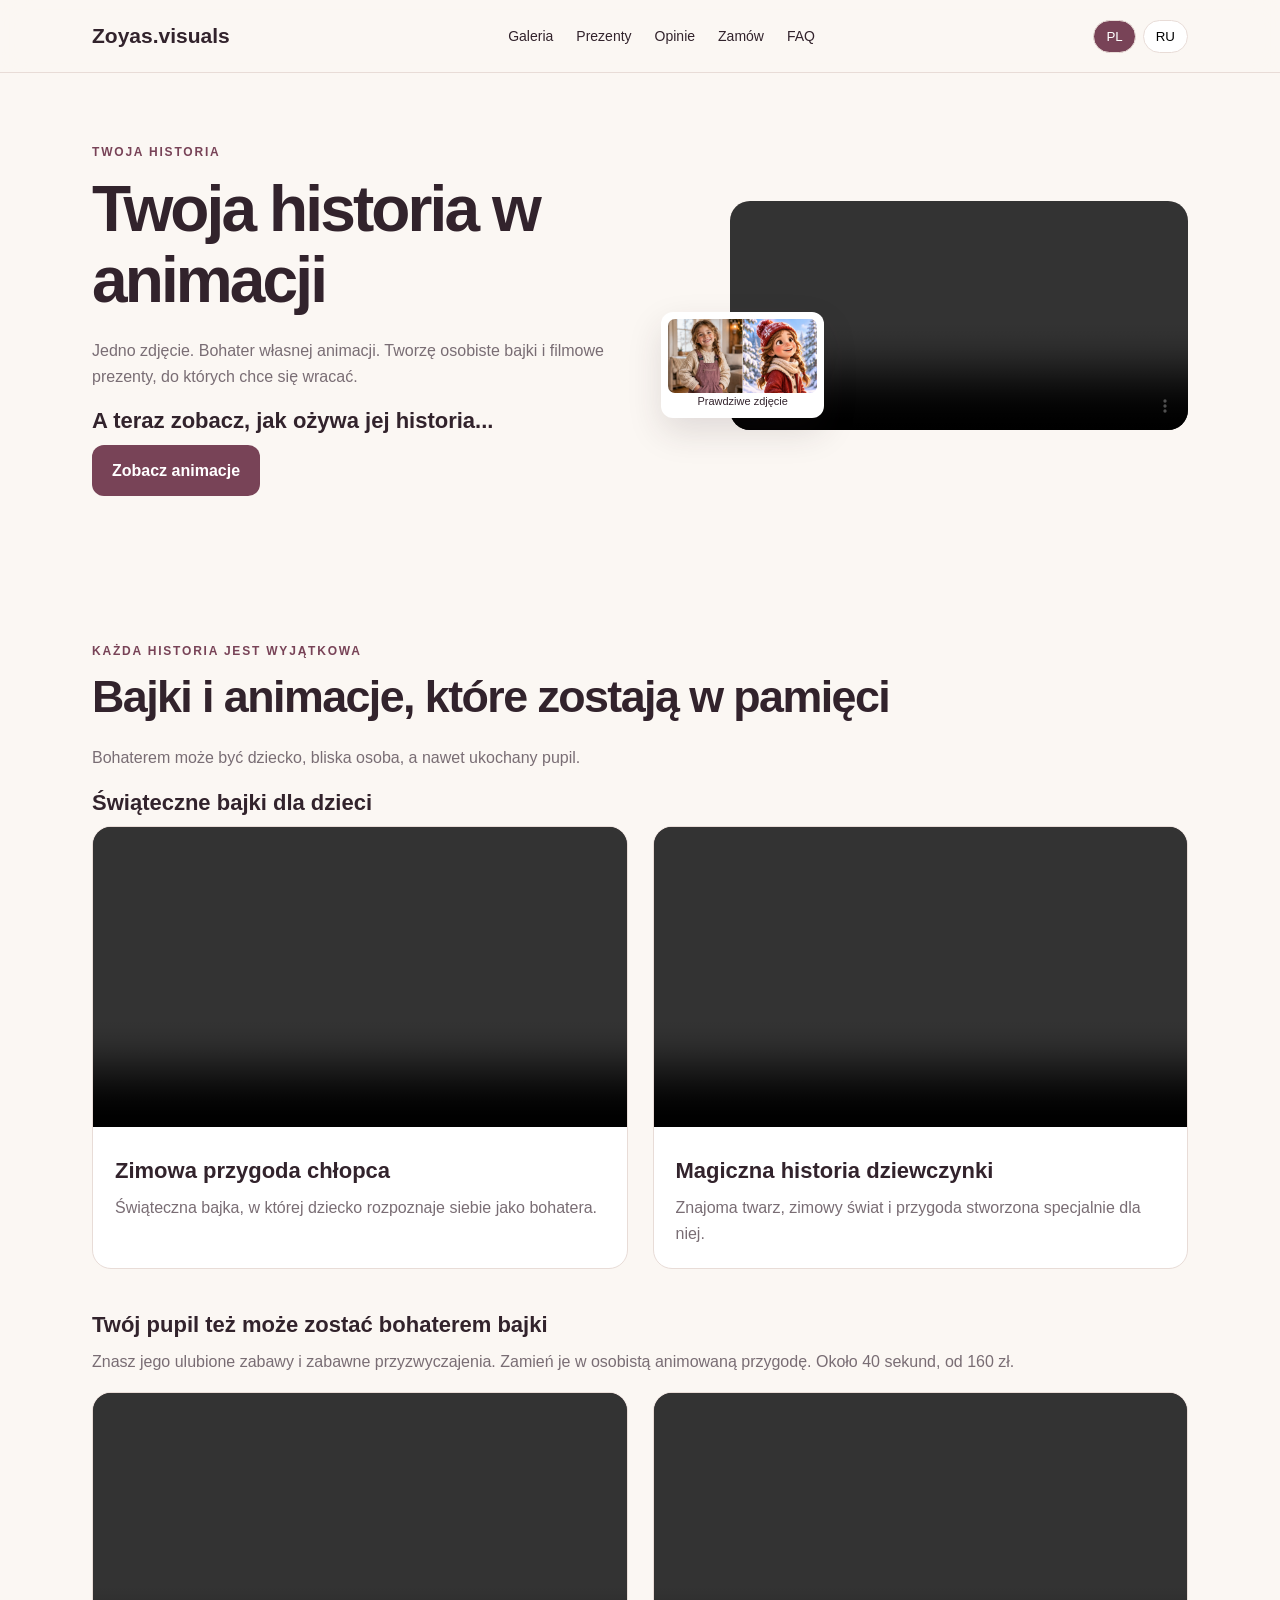
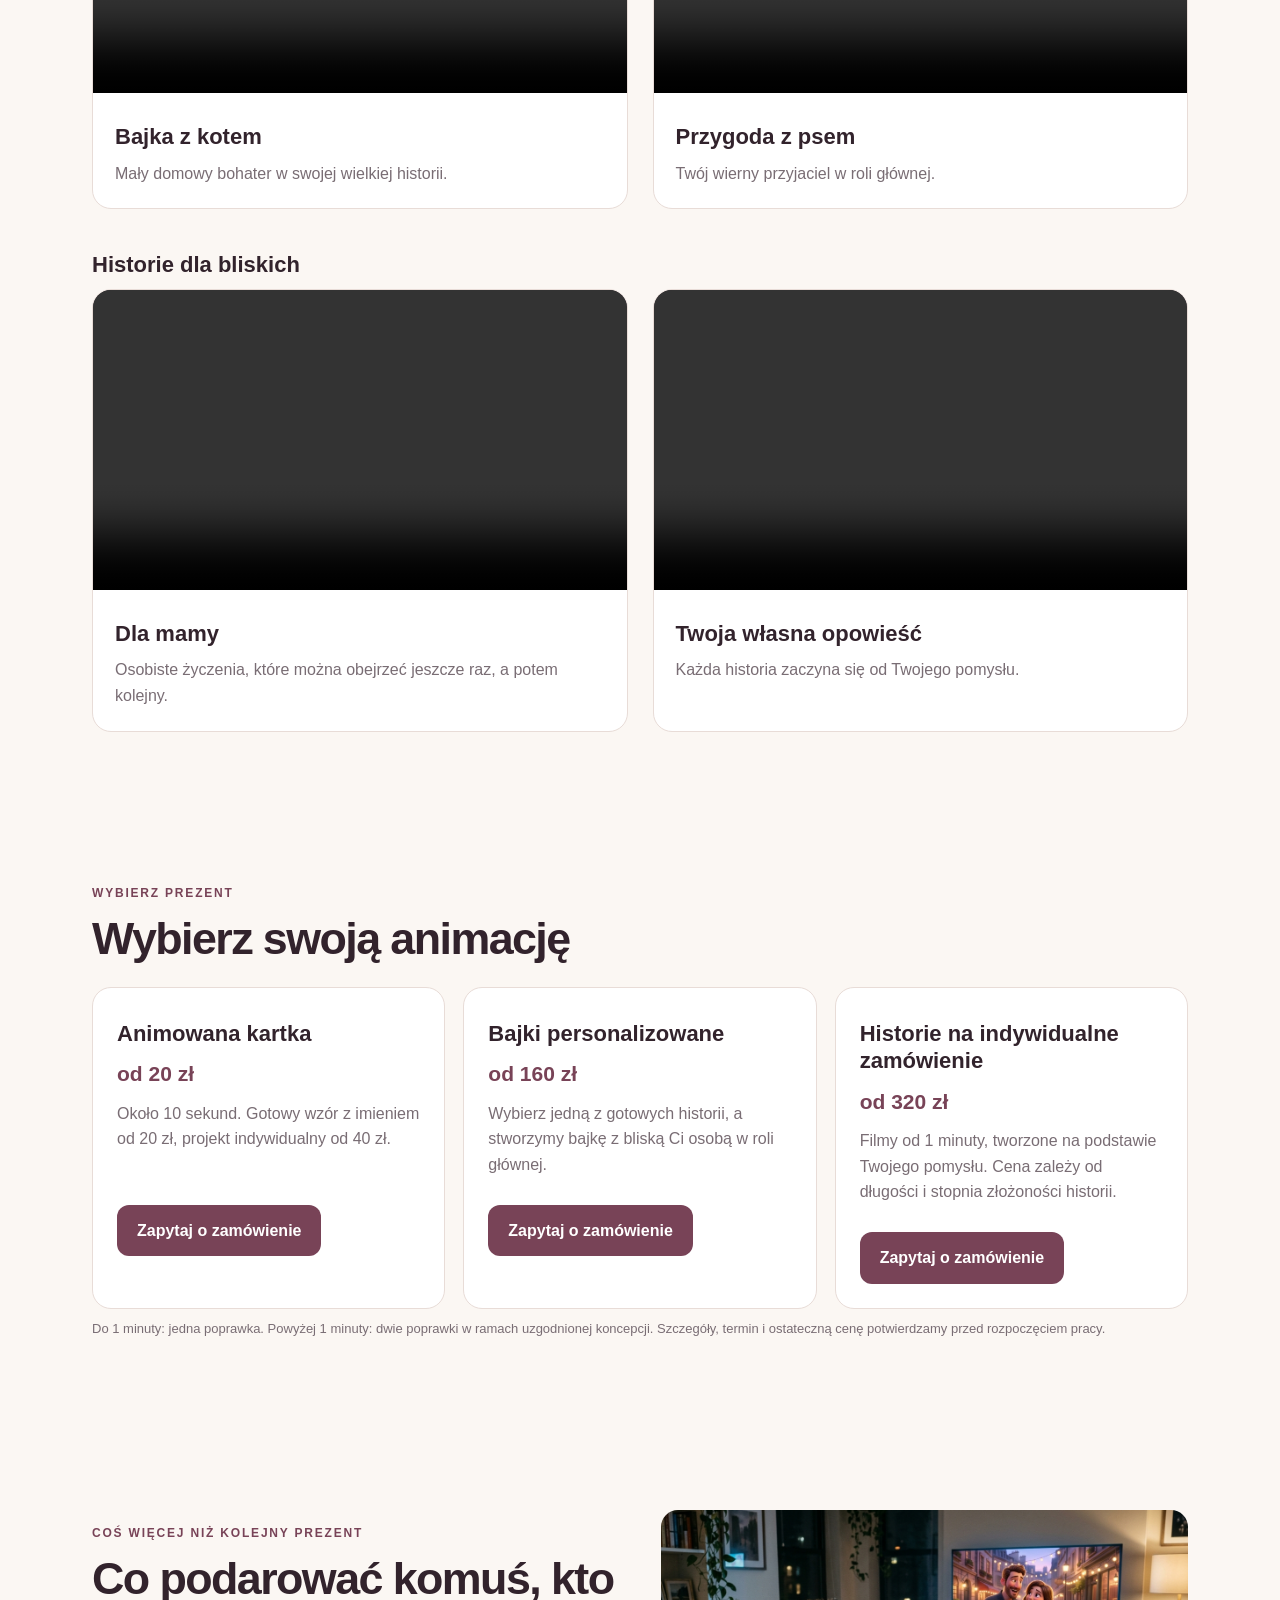
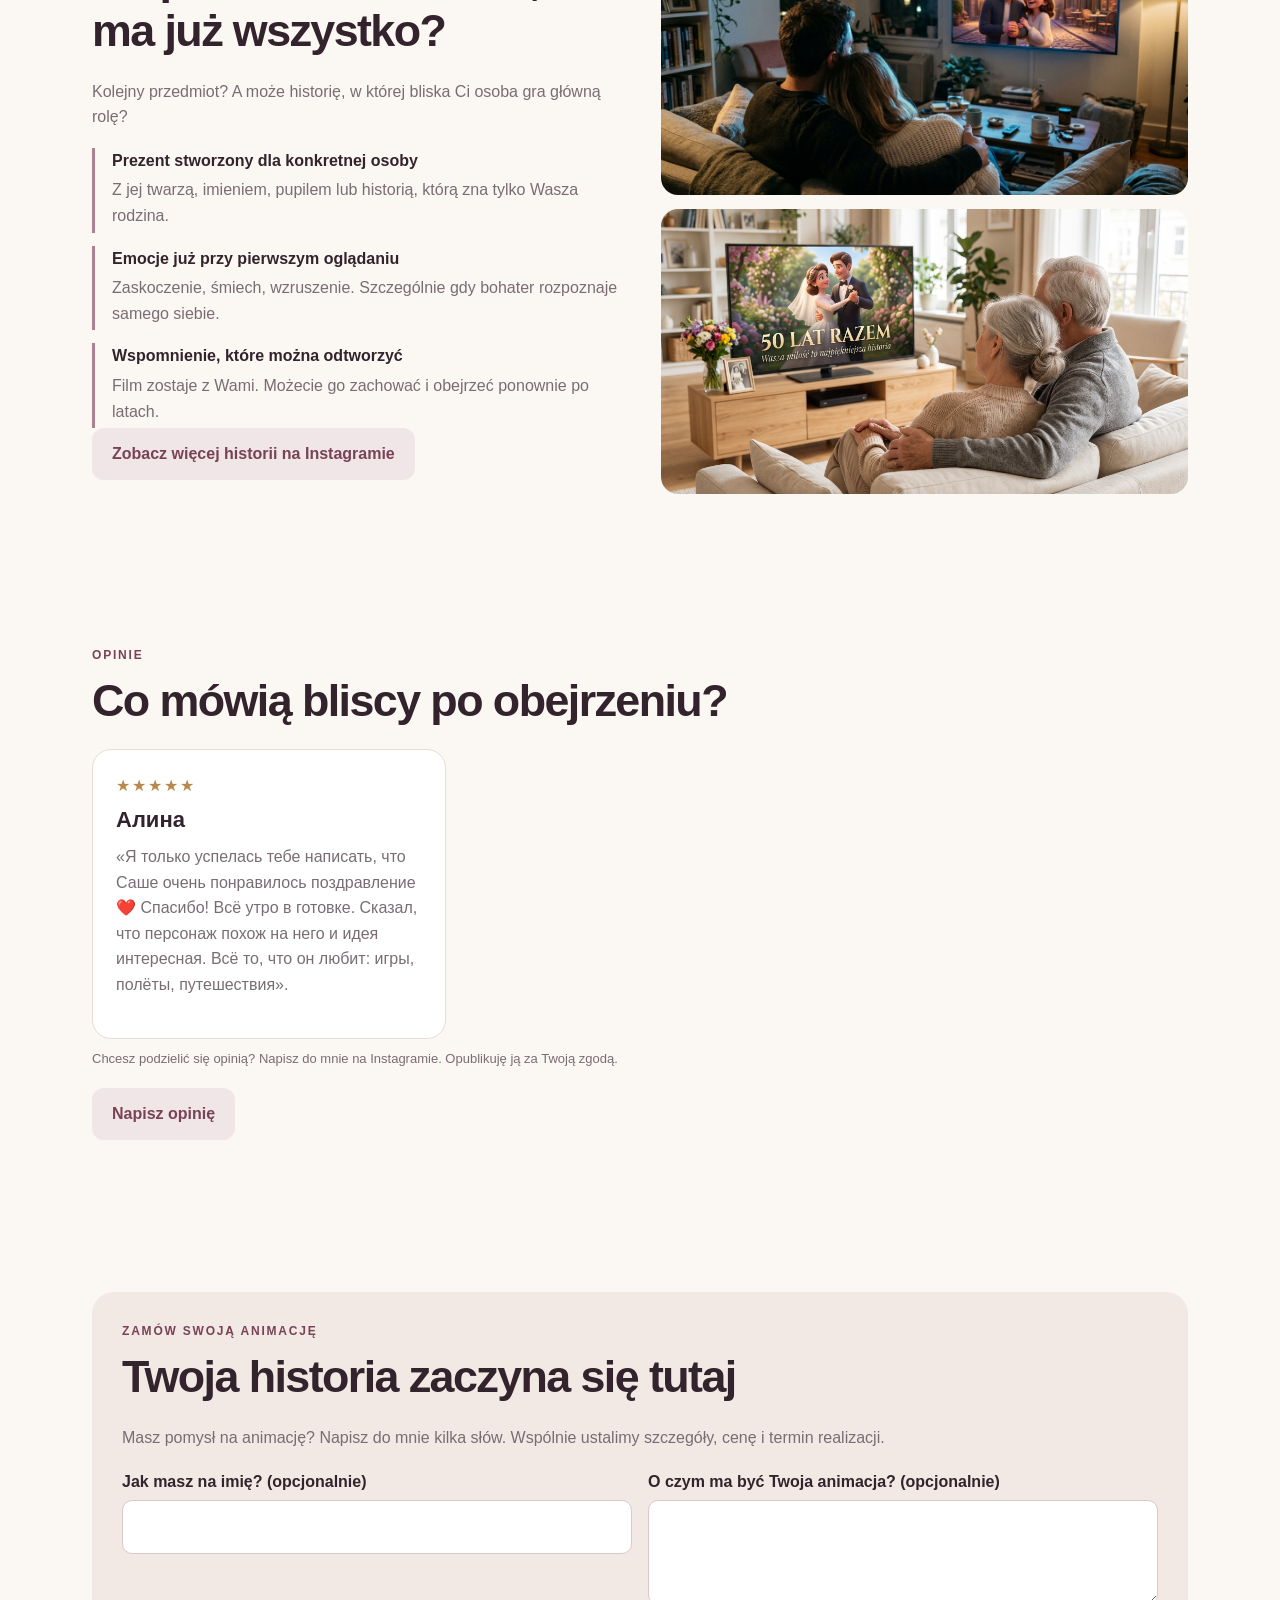
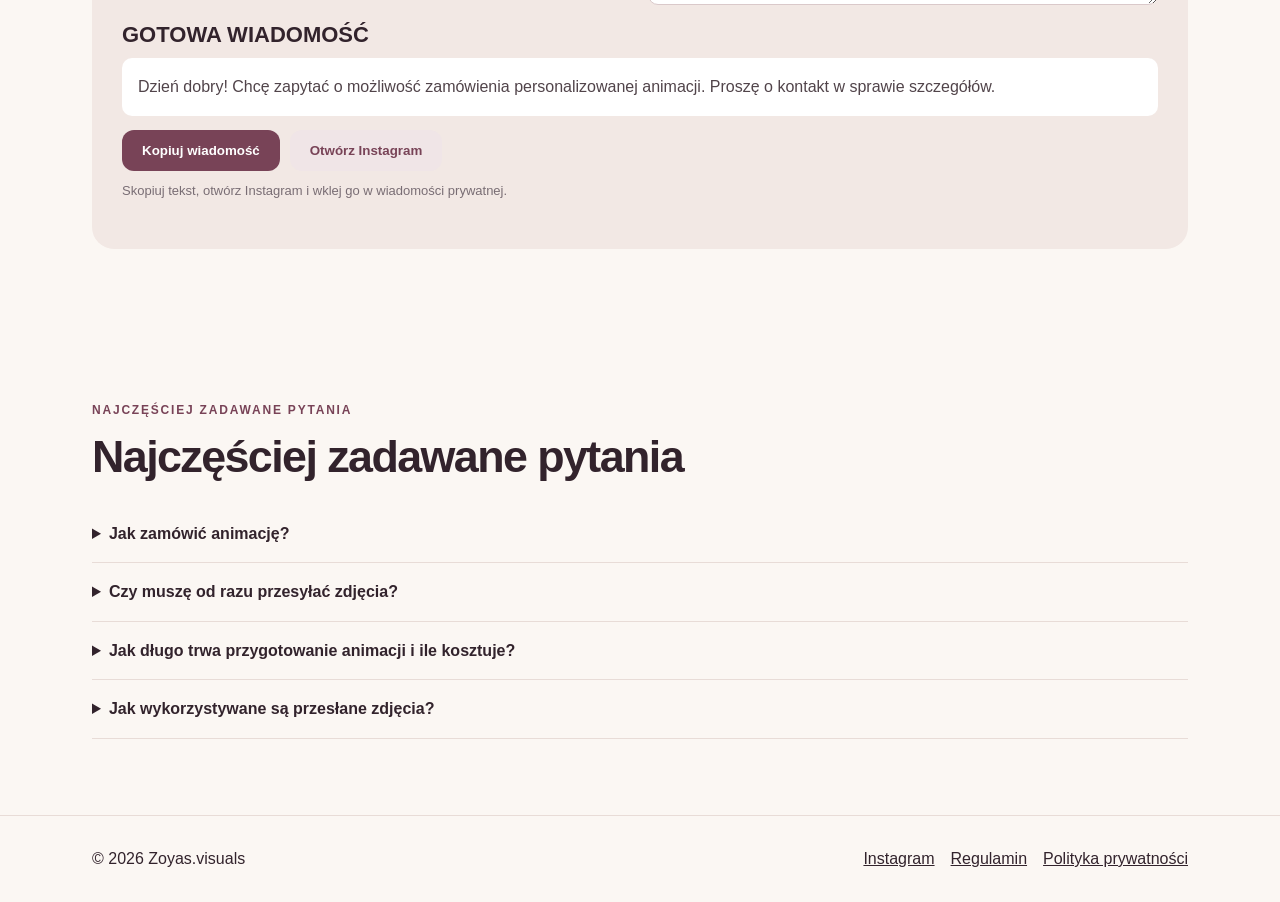
==== commit df007dee: "Add files via upload" ====
--- a/index.html
+++ b/index.html
@@ -1 +1,4 @@
-<!doctype html><html lang="pl"><head><meta charset="utf-8"><meta name="viewport" content="width=device-width,initial-scale=1"><meta name="description" content="Zoyas.visuals — personalizowane bajki, animacje i wyjątkowe prezenty na zamówienie."><title>Zoyas.visuals | Twoja historia w animacji</title><link rel="stylesheet" href="assets/style.css"></head><body><header><div class="wrap nav"><a class="brand" href="#top">Zoyas.visuals</a><nav class="links"><a href="#galeria"><span  data-pl="Galeria" data-ru="Галерея">Galeria</span></a><a href="#prezenty"><span  data-pl="Prezenty" data-ru="Подарки">Prezenty</span></a><a href="#opinie"><span  data-pl="Opinie" data-ru="Отзывы">Opinie</span></a><a href="#zamow"><span  data-pl="Zamów" data-ru="Заказать">Zamów</span></a><a href="#faq"><span  data-pl="FAQ" data-ru="FAQ">FAQ</span></a></nav><div class="langs"><button id="pl" class="active" onclick="setLang('pl')">PL</button><button id="ru" onclick="setLang('ru')">RU</button></div></div></header><main id="top"><section class="hero"><div class="wrap hero-grid"><div><div class="eyebrow" data-pl="TWOJA HISTORIA" data-ru="ТВОЯ ИСТОРИЯ">TWOJA HISTORIA</div><h1  data-pl="Twoja historia w animacji" data-ru="Твоя история в мультфильме">Twoja historia w animacji</h1><p  data-pl="Jedno zdjęcie. Bohater własnej animacji. Tworzę osobiste bajki i filmowe prezenty, do których chce się wracać." data-ru="Одно фото. Герой собственной истории. Создаю персональные мультфильмы и подарки, которые хочется пересматривать.">Jedno zdjęcie. Bohater własnej animacji. Tworzę osobiste bajki i filmowe prezenty, do których chce się wracać.</p><h3  data-pl="A teraz zobacz, jak ożywa jej historia..." data-ru="А теперь посмотри, как оживает её история...">A teraz zobacz, jak ożywa jej historia...</h3><a class="btn" href="#galeria"><span  data-pl="Zobacz animacje" data-ru="Смотреть мультфильмы">Zobacz animacje</span></a></div><div class="hero-visual"><video src="assets/winter-girl.mp4" controls playsinline preload="metadata" controlsList="nodownload noremoteplayback" disablePictureInPicture oncontextmenu="return false"></video><div class="photo-thumb"><img src="assets/girl-before-after.webp" alt="Zdjęcie i animowana postać"><small  data-pl="Prawdziwe zdjęcie" data-ru="Настоящее фото">Prawdziwe zdjęcie</small></div></div></div></section><section class="section" id="galeria"><div class="wrap"><div class="eyebrow" data-pl="KAŻDA HISTORIA JEST WYJĄTKOWA" data-ru="КАЖДАЯ ИСТОРИЯ ОСОБЕННАЯ">KAŻDA HISTORIA JEST WYJĄTKOWA</div><h2  data-pl="Bajki i animacje, które zostają w pamięci" data-ru="Мультфильмы и истории, которые запоминаются">Bajki i animacje, które zostają w pamięci</h2><p  data-pl="Bohaterem może być dziecko, bliska osoba, a nawet ukochany pupil." data-ru="Главным героем может стать ребёнок, близкий человек и даже любимый питомец.">Bohaterem może być dziecko, bliska osoba, a nawet ukochany pupil.</p><h3  data-pl="Świąteczne bajki dla dzieci" data-ru="Новогодние сказки для детей">Świąteczne bajki dla dzieci</h3><div class="grid"><article class="media-card"><video controls playsinline preload="metadata" controlsList="nodownload noremoteplayback" disablePictureInPicture oncontextmenu="return false" src="assets/winter-boy.mp4"></video><div class="card-body"><h3  data-pl="Zimowa przygoda chłopca" data-ru="Зимнее приключение мальчика">Zimowa przygoda chłopca</h3><p  data-pl="Świąteczna bajka, w której dziecko rozpoznaje siebie jako bohatera." data-ru="Новогодняя сказка, в которой ребёнок узнаёт себя в главном герое.">Świąteczna bajka, w której dziecko rozpoznaje siebie jako bohatera.</p></div></article><article class="media-card"><video controls playsinline preload="metadata" controlsList="nodownload noremoteplayback" disablePictureInPicture oncontextmenu="return false" src="assets/winter-girl.mp4"></video><div class="card-body"><h3  data-pl="Magiczna historia dziewczynki" data-ru="Волшебная история девочки">Magiczna historia dziewczynki</h3><p  data-pl="Znajoma twarz, zimowy świat i przygoda stworzona specjalnie dla niej." data-ru="Знакомое лицо, зимний мир и приключение специально для неё.">Znajoma twarz, zimowy świat i przygoda stworzona specjalnie dla niej.</p></div></article></div><h3 style="margin-top:42px"><span  data-pl="Twój pupil też może zostać bohaterem bajki" data-ru="Твой питомец тоже может стать героем мультфильма">Twój pupil też może zostać bohaterem bajki</span></h3><p><span  data-pl="Znasz jego ulubione zabawy i zabawne przyzwyczajenia. Zamień je w osobistą animowaną przygodę. Około 40 sekund, od 160 zł." data-ru="Ты знаешь его любимые игры и смешные привычки. Преврати их в личное мультприключение. Около 40 секунд, от 160 zł.">Znasz jego ulubione zabawy i zabawne przyzwyczajenia. Zamień je w osobistą animowaną przygodę. Około 40 sekund, od 160 zł.</span></p><div class="grid"><article class="media-card"><video controls playsinline preload="metadata" controlsList="nodownload noremoteplayback" disablePictureInPicture oncontextmenu="return false" src="assets/cat.mp4"></video><div class="card-body"><h3  data-pl="Bajka z kotem" data-ru="Сказка с котом">Bajka z kotem</h3><p  data-pl="Mały domowy bohater w swojej wielkiej historii." data-ru="Маленький домашний герой в большой истории.">Mały domowy bohater w swojej wielkiej historii.</p></div></article><article class="media-card"><video controls playsinline preload="metadata" controlsList="nodownload noremoteplayback" disablePictureInPicture oncontextmenu="return false" src="assets/dog.mp4"></video><div class="card-body"><h3  data-pl="Przygoda z psem" data-ru="Приключение с собакой">Przygoda z psem</h3><p  data-pl="Twój wierny przyjaciel w roli głównej." data-ru="Твой верный друг в главной роли.">Twój wierny przyjaciel w roli głównej.</p></div></article></div><h3 style="margin-top:42px"><span  data-pl="Historie dla bliskich" data-ru="Истории для близких">Historie dla bliskich</span></h3><div class="grid"><article class="media-card"><video controls playsinline preload="metadata" controlsList="nodownload noremoteplayback" disablePictureInPicture oncontextmenu="return false" src="assets/for-mom.mp4"></video><div class="card-body"><h3  data-pl="Dla mamy" data-ru="Для мамы">Dla mamy</h3><p  data-pl="Osobiste życzenia, które można obejrzeć jeszcze raz, a potem kolejny." data-ru="Личное поздравление, которое хочется пересматривать.">Osobiste życzenia, które można obejrzeć jeszcze raz, a potem kolejny.</p></div></article><article class="media-card"><video controls playsinline preload="metadata" controlsList="nodownload noremoteplayback" disablePictureInPicture oncontextmenu="return false" src="assets/winter-boy.mp4"></video><div class="card-body"><h3  data-pl="Twoja własna opowieść" data-ru="Твоя собственная история">Twoja własna opowieść</h3><p  data-pl="Każda historia zaczyna się od Twojego pomysłu." data-ru="Каждая история начинается с твоей идеи.">Każda historia zaczyna się od Twojego pomysłu.</p></div></article></div></div></section><section class="section" id="prezenty"><div class="wrap"><div class="eyebrow" data-pl="WYBIERZ PREZENT" data-ru="ВЫБЕРИ ПОДАРОК">WYBIERZ PREZENT</div><h2  data-pl="Wybierz swoją animację" data-ru="Выбери свой мультфильм">Wybierz swoją animację</h2><div class="offers"><article class="offer"><h3  data-pl="Animowana kartka" data-ru="Анимированная открытка">Animowana kartka</h3><div class="price">od 20 zł</div><p  data-pl="Około 10 sekund. Gotowy wzór z imieniem od 20 zł, projekt indywidualny od 40 zł." data-ru="Около 10 секунд. Готовый шаблон с именем от 20 zł, индивидуальный проект от 40 zł.">Około 10 sekund. Gotowy wzór z imieniem od 20 zł, projekt indywidualny od 40 zł.</p><a href="#zamow" class="btn"><span  data-pl="Zapytaj o zamówienie" data-ru="Узнать о заказе">Zapytaj o zamówienie</span></a></article><article class="offer"><h3  data-pl="Bajki personalizowane" data-ru="Персонализированные сказки">Bajki personalizowane</h3><div class="price">od 160 zł</div><p  data-pl="Wybierz jedną z gotowych historii, a stworzymy bajkę z bliską Ci osobą w roli głównej." data-ru="Выбери готовую историю, а мы создадим сказку с близким человеком в главной роли.">Wybierz jedną z gotowych historii, a stworzymy bajkę z bliską Ci osobą w roli głównej.</p><a href="#zamow" class="btn"><span  data-pl="Zapytaj o zamówienie" data-ru="Узнать о заказе">Zapytaj o zamówienie</span></a></article><article class="offer"><h3  data-pl="Historie na indywidualne zamówienie" data-ru="Истории на индивидуальный заказ">Historie na indywidualne zamówienie</h3><div class="price">od 320 zł</div><p  data-pl="Filmy od 1 minuty, tworzone na podstawie Twojego pomysłu. Cena zależy od długości i stopnia złożoności historii." data-ru="Фильмы от 1 минуты по твоей идее. Цена зависит от длительности и сложности истории.">Filmy od 1 minuty, tworzone na podstawie Twojego pomysłu. Cena zależy od długości i stopnia złożoności historii.</p><a href="#zamow" class="btn"><span  data-pl="Zapytaj o zamówienie" data-ru="Узнать о заказе">Zapytaj o zamówienie</span></a></article></div><p class="note"><span  data-pl="Do 1 minuty: jedna poprawka. Powyżej 1 minuty: dwie poprawki w ramach uzgodnionej koncepcji. Szczegóły, termin i ostateczną cenę potwierdzamy przed rozpoczęciem pracy." data-ru="До 1 минуты: одна правка. Свыше 1 минуты: две правки в рамках согласованной концепции. Детали, срок и итоговую цену согласуем до начала работы.">Do 1 minuty: jedna poprawka. Powyżej 1 minuty: dwie poprawki w ramach uzgodnionej koncepcji. Szczegóły, termin i ostateczną cenę potwierdzamy przed rozpoczęciem pracy.</span></p></div></section><section class="section"><div class="wrap emotion-grid"><div><div class="eyebrow">COŚ WIĘCEJ NIŻ KOLEJNY PREZENT</div><h2  data-pl="Co podarować komuś, kto ma już wszystko?" data-ru="Что подарить человеку, у которого всё есть?">Co podarować komuś, kto ma już wszystko?</h2><p  data-pl="Kolejny przedmiot? A może historię, w której bliska Ci osoba gra główną rolę?" data-ru="Ещё одну вещь? Или историю, в которой близкий человек играет главную роль?">Kolejny przedmiot? A może historię, w której bliska Ci osoba gra główną rolę?</p><div class="benefits"><div class="benefit"><strong  data-pl="Prezent stworzony dla konkretnej osoby" data-ru="Подарок для конкретного человека">Prezent stworzony dla konkretnej osoby</strong><p  data-pl="Z jej twarzą, imieniem, pupilem lub historią, którą zna tylko Wasza rodzina." data-ru="С его лицом, именем, питомцем или семейной историей.">Z jej twarzą, imieniem, pupilem lub historią, którą zna tylko Wasza rodzina.</p></div><div class="benefit"><strong  data-pl="Emocje już przy pierwszym oglądaniu" data-ru="Эмоции с первого просмотра">Emocje już przy pierwszym oglądaniu</strong><p  data-pl="Zaskoczenie, śmiech, wzruszenie. Szczególnie gdy bohater rozpoznaje samego siebie." data-ru="Удивление, смех, трогательные моменты. Особенно когда герой узнаёт себя.">Zaskoczenie, śmiech, wzruszenie. Szczególnie gdy bohater rozpoznaje samego siebie.</p></div><div class="benefit"><strong  data-pl="Wspomnienie, które można odtworzyć" data-ru="Воспоминание, которое можно пересмотреть">Wspomnienie, które można odtworzyć</strong><p  data-pl="Film zostaje z Wami. Możecie go zachować i obejrzeć ponownie po latach." data-ru="Фильм остаётся с вами. Его можно сохранить и пересмотреть спустя годы.">Film zostaje z Wami. Możecie go zachować i obejrzeć ponownie po latach.</p></div></div><a class="btn secondary" href="https://www.instagram.com/zoyas.visuals/" target="_blank" rel="noopener"><span  data-pl="Zobacz więcej historii na Instagramie" data-ru="Больше историй в Instagram">Zobacz więcej historii na Instagramie</span></a></div><div class="emotion-photos"><img src="assets/couple.jpg" loading="lazy" alt="Para ogląda swoją animowaną historię"><img src="assets/anniversary.jpg" loading="lazy" alt="Rodzice oglądają film z okazji 50. rocznicy ślubu"></div></div></section><section class="section" id="opinie"><div class="wrap"><div class="eyebrow" data-pl="OPINIE" data-ru="ОТЗЫВЫ">OPINIE</div><h2  data-pl="Co mówią bliscy po obejrzeniu?" data-ru="Что говорят после просмотра?">Co mówią bliscy po obejrzeniu?</h2><div class="reviews"><article class="review"><div class="stars">★★★★★</div><h3>Алина</h3><p>«Я только успелась тебе написать, что Саше очень понравилось поздравление ❤️ Спасибо! Всё утро в готовке. Сказал, что персонаж похож на него и идея интересная. Всё то, что он любит: игры, полёты, путешествия».</p></article></div><p class="note"><span  data-pl="Chcesz podzielić się opinią? Napisz do mnie na Instagramie. Opublikuję ją za Twoją zgodą." data-ru="Хочешь оставить отзыв? Напиши мне в Instagram. Опубликую с твоего согласия.">Chcesz podzielić się opinią? Napisz do mnie na Instagramie. Opublikuję ją za Twoją zgodą.</span></p><a class="btn secondary" href="https://www.instagram.com/zoyas.visuals/" target="_blank" rel="noopener"><span  data-pl="Napisz opinię" data-ru="Оставить отзыв">Napisz opinię</span></a></div></section><section class="section" id="zamow"><div class="wrap"><div class="formbox"><div class="eyebrow" data-pl="ZAMÓW SWOJĄ ANIMACJĘ" data-ru="ЗАКАЖИ СВОЙ МУЛЬТФИЛЬМ">ZAMÓW SWOJĄ ANIMACJĘ</div><h2  data-pl="Twoja historia zaczyna się tutaj" data-ru="Твоя история начинается здесь">Twoja historia zaczyna się tutaj</h2><p  data-pl="Masz pomysł na animację? Napisz do mnie kilka słów. Wspólnie ustalimy szczegóły, cenę i termin realizacji." data-ru="Есть идея? Напиши мне несколько слов. Вместе обсудим детали, стоимость и сроки.">Masz pomysł na animację? Napisz do mnie kilka słów. Wspólnie ustalimy szczegóły, cenę i termin realizacji.</p><div class="formgrid"><div><label for="name"><span  data-pl="Jak masz na imię? (opcjonalnie)" data-ru="Как тебя зовут? (необязательно)">Jak masz na imię? (opcjonalnie)</span></label><input id="name" autocomplete="name"></div><div><label for="idea"><span  data-pl="O czym ma być Twoja animacja? (opcjonalnie)" data-ru="О чём будет твой мультфильм? (необязательно)">O czym ma być Twoja animacja? (opcjonalnie)</span></label><textarea id="idea" rows="3"></textarea></div></div><h3><span  data-pl="GOTOWA WIADOMOŚĆ" data-ru="ГОТОВОЕ СООБЩЕНИЕ">GOTOWA WIADOMOŚĆ</span></h3><div id="message" class="message"></div><div class="actions"><button class="btn" onclick="copyMessage()"><span  data-pl="Kopiuj wiadomość" data-ru="Скопировать сообщение">Kopiuj wiadomość</span></button><button class="btn secondary" onclick="openInstagram()"><span  data-pl="Otwórz Instagram" data-ru="Открыть Instagram">Otwórz Instagram</span></button></div><p class="note"><span  data-pl="Skopiuj tekst, otwórz Instagram i wklej go w wiadomości prywatnej." data-ru="Скопируй текст, открой Instagram и вставь его в личное сообщение.">Skopiuj tekst, otwórz Instagram i wklej go w wiadomości prywatnej.</span></p></div></div></section><section class="section" id="faq"><div class="wrap"><div class="eyebrow" data-pl="NAJCZĘŚCIEJ ZADAWANE PYTANIA" data-ru="ЧАСТЫЕ ВОПРОСЫ">NAJCZĘŚCIEJ ZADAWANE PYTANIA</div><h2  data-pl="Najczęściej zadawane pytania" data-ru="Частые вопросы">Najczęściej zadawane pytania</h2><details><summary><span  data-pl="Jak zamówić animację?" data-ru="Как заказать мультфильм?">Jak zamówić animację?</span></summary><p  data-pl="Wypełnij krótką wiadomość powyżej i napisz do mnie na Instagramie. Uzgodnimy pomysł, cenę i termin." data-ru="Заполни сообщение выше и напиши мне в Instagram. Согласуем идею, цену и срок.">Wypełnij krótką wiadomość powyżej i napisz do mnie na Instagramie. Uzgodnimy pomysł, cenę i termin.</p></details><details><summary><span  data-pl="Czy muszę od razu przesyłać zdjęcia?" data-ru="Нужно ли сразу отправлять фотографии?">Czy muszę od razu przesyłać zdjęcia?</span></summary><p  data-pl="Nie. Zdjęcia przesyłasz dopiero po rozmowie i ustaleniu szczegółów zamówienia." data-ru="Нет. Фото отправляешь после обсуждения деталей заказа.">Nie. Zdjęcia przesyłasz dopiero po rozmowie i ustaleniu szczegółów zamówienia.</p></details><details><summary><span  data-pl="Jak długo trwa przygotowanie animacji i ile kosztuje?" data-ru="Сколько стоит и сколько времени занимает работа?">Jak długo trwa przygotowanie animacji i ile kosztuje?</span></summary><p  data-pl="Cena i termin zależą od długości filmu, stopnia personalizacji i zakresu pracy. Otrzymasz je przed rozpoczęciem realizacji." data-ru="Стоимость и срок зависят от длительности, персонализации и объёма работы. Мы согласуем их до начала.">Cena i termin zależą od długości filmu, stopnia personalizacji i zakresu pracy. Otrzymasz je przed rozpoczęciem realizacji.</p></details><details><summary><span  data-pl="Jak wykorzystywane są przesłane zdjęcia?" data-ru="Как используются отправленные фотографии?">Jak wykorzystywane są przesłane zdjęcia?</span></summary><p  data-pl="Wyłącznie w celu przygotowania zamówionej animacji. Szczegóły dotyczące przetwarzania i usuwania danych znajdziesz w Polityce prywatności." data-ru="Только для создания заказанного мультфильма. Подробности об обработке и удалении данных — в Политике конфиденциальности.">Wyłącznie w celu przygotowania zamówionej animacji. Szczegóły dotyczące przetwarzania i usuwania danych znajdziesz w Polityce prywatności.</p></details></div></section></main><footer><div class="wrap"><span>© 2026 Zoyas.visuals</span><div><a href="https://www.instagram.com/zoyas.visuals/" target="_blank" rel="noopener">Instagram</a><a href="regulamin.html">Regulamin</a><a href="polityka-prywatnosci.html">Polityka prywatności</a></div></div></footer><script>let lang='pl';function setLang(l){lang=l;document.documentElement.lang=l;document.querySelectorAll('[data-pl]').forEach(e=>e.textContent=e.getAttribute('data-'+l));document.getElementById('pl').classList.toggle('active',l==='pl');document.getElementById('ru').classList.toggle('active',l==='ru');updateMessage()}function getMessage(){let name=document.getElementById('name').value.trim(),idea=document.getElementById('idea').value.trim();let m=lang==='pl'?'Dzień dobry! Chcę zapytać o możliwość zamówienia personalizowanej animacji. Proszę o kontakt w sprawie szczegółów.':'Здравствуйте! Хочу узнать о возможности заказать персонализированный мультфильм. Напишите, пожалуйста, по поводу деталей.';if(name)m+='\n'+(lang==='pl'?'Mam na imię: ':'Меня зовут: ')+name;if(idea)m+='\n'+(lang==='pl'?'Mój pomysł: ':'Моя идея: ')+idea;return m}function updateMessage(){document.getElementById('message').textContent=getMessage()}async function copyMessage(){let m=getMessage();try{await navigator.clipboard.writeText(m);alert(lang==='pl'?'Wiadomość skopiowana. Wklej ją w Instagramie.':'Сообщение скопировано. Вставь его в Instagram.')}catch(e){let t=document.createElement('textarea');t.value=m;document.body.append(t);t.select();document.execCommand('copy');t.remove();alert(lang==='pl'?'Skopiowano':'Скопировано')}}function openInstagram(){window.open('https://www.instagram.com/zoyas.visuals/','_blank','noopener')}document.querySelectorAll('#name,#idea').forEach(e=>e.addEventListener('input',updateMessage));updateMessage();</script></body></html>+<!doctype html><html lang="pl"><head><meta charset="utf-8"><meta name="viewport" content="width=device-width,initial-scale=1"><meta name="description" content="Zoyas.visuals — personalizowane bajki, animacje i wyjątkowe prezenty na zamówienie."><title>Zoyas.visuals | Twoja historia w animacji</title><style>
+
+:root{--ink:#32232c;--muted:#796d74;--rose:#784357;--paper:#fbf7f3;--line:#e8dcd7}*{box-sizing:border-box}html{scroll-behavior:smooth}body{margin:0;font-family:Inter,Arial,sans-serif;background:var(--paper);color:var(--ink);line-height:1.6}a{color:inherit}.wrap{max-width:1140px;margin:auto;padding:0 22px}header{position:sticky;top:0;background:#fbf7f3ed;backdrop-filter:blur(14px);border-bottom:1px solid var(--line);z-index:5}.nav{display:flex;justify-content:space-between;align-items:center;gap:15px;min-height:72px}.brand{font-size:21px;font-weight:850;text-decoration:none}.links{display:flex;gap:23px}.links a{text-decoration:none;font-size:14px}.langs{display:flex;gap:7px}.langs button{background:white;border:1px solid var(--line);border-radius:25px;padding:8px 12px;cursor:pointer}.langs button.active,.btn{background:var(--rose);color:white}.section{padding:76px 0}.eyebrow{font-size:12px;letter-spacing:.15em;color:var(--rose);font-weight:750}.hero{padding:70px 0}.hero-grid,.story-grid,.emotion-grid{display:grid;grid-template-columns:1fr 1fr;gap:42px;align-items:center}h1{font-size:clamp(39px,5vw,66px);line-height:1.1;letter-spacing:-.045em;margin:12px 0 23px}h2{font-size:clamp(30px,3.5vw,45px);line-height:1.16;letter-spacing:-.035em;margin:10px 0 22px}h3{line-height:1.25;margin:8px 0 10px;font-size:22px}p{color:var(--muted);margin:10px 0 18px}.btn{display:inline-block;border:0;border-radius:12px;text-decoration:none;padding:13px 20px;font-weight:700;cursor:pointer}.btn.secondary{background:#f0e5e7;color:var(--rose)}.hero-visual{position:relative;padding:0 0 0 13%}.hero-visual video{width:100%;max-height:540px;object-fit:contain;border-radius:20px;background:#ece0dd}.photo-thumb{position:absolute;left:0;bottom:20px;width:31%;background:white;padding:7px;border-radius:12px;box-shadow:0 14px 35px #32232c22}.photo-thumb img{width:100%;border-radius:7px;display:block}.photo-thumb small{display:block;text-align:center;font-size:11px}.grid{display:grid;grid-template-columns:repeat(2,minmax(0,1fr));gap:25px}.media-card,.review,.offer{background:white;border:1px solid var(--line);border-radius:19px;overflow:hidden}.media-card video{width:100%;height:300px;object-fit:contain;background:#241e23;display:block}.card-body{padding:22px}.card-body p{margin-bottom:0}.price{color:var(--rose);font-size:21px;font-weight:800}.offers{display:grid;grid-template-columns:repeat(3,minmax(0,1fr));gap:18px}.offer{padding:24px}.offer p{min-height:86px}.emotion-grid img{width:100%;border-radius:17px;display:block}.emotion-photos{display:grid;gap:14px}.emotion-photos img{max-height:285px;object-fit:cover}.benefits{display:grid;gap:13px}.benefit{border-left:3px solid #ad8191;padding-left:17px}.benefit strong{display:block}.benefit p{margin:4px 0}.reviews{display:grid;grid-template-columns:repeat(3,minmax(0,1fr));gap:17px}.review{padding:23px}.stars{color:#b9894b;letter-spacing:2px}.formbox{background:#f2e8e4;border-radius:22px;padding:30px}.formgrid{display:grid;grid-template-columns:1fr 1fr;gap:16px}input,textarea{width:100%;padding:13px 15px;border:1px solid #dac9ca;border-radius:10px;background:white;font:inherit}label{display:block;font-weight:650;margin-bottom:6px}.message{background:white;padding:16px;border-radius:10px;white-space:pre-line;color:#51444a}.actions{display:flex;flex-wrap:wrap;gap:10px;margin-top:14px}details{border-bottom:1px solid var(--line);padding:16px 0}summary{font-weight:750;cursor:pointer}footer{padding:30px 0;border-top:1px solid var(--line)}footer .wrap{display:flex;justify-content:space-between;flex-wrap:wrap;gap:15px}footer a{margin-left:16px}section{scroll-margin-top:85px}.note{font-size:13px;color:var(--muted)}@media(max-width:800px){.links{gap:11px;flex-wrap:wrap;justify-content:center}.links a{font-size:12px}.nav{flex-wrap:wrap;justify-content:center;padding:12px 0}.hero-grid,.story-grid,.emotion-grid,.grid,.formgrid{grid-template-columns:1fr}.offers,.reviews{grid-template-columns:1fr 1fr}.section{padding:52px 0}.hero{padding:40px 0}.hero-visual{max-width:550px;margin:auto}.media-card video{height:auto;max-height:420px;aspect-ratio:4/3;object-fit:contain}.emotion-photos{grid-template-columns:1fr 1fr}.emotion-photos img{height:220px}}@media(max-width:520px){.offers,.reviews,.emotion-photos{grid-template-columns:1fr}.hero-visual{padding-left:10%}.photo-thumb{width:29%}.section{padding:43px 0}.media-card video{max-height:350px}.emotion-photos img{height:auto}.links{order:3;width:100%}.formbox{padding:18px}.offer p{min-height:0}}
+</style></head><body><header><div class="wrap nav"><a class="brand" href="#top">Zoyas.visuals</a><nav class="links"><a href="#galeria"><span  data-pl="Galeria" data-ru="Галерея">Galeria</span></a><a href="#prezenty"><span  data-pl="Prezenty" data-ru="Подарки">Prezenty</span></a><a href="#opinie"><span  data-pl="Opinie" data-ru="Отзывы">Opinie</span></a><a href="#zamow"><span  data-pl="Zamów" data-ru="Заказать">Zamów</span></a><a href="#faq"><span  data-pl="FAQ" data-ru="FAQ">FAQ</span></a></nav><div class="langs"><button id="pl" class="active" onclick="setLang('pl')">PL</button><button id="ru" onclick="setLang('ru')">RU</button></div></div></header><main id="top"><section class="hero"><div class="wrap hero-grid"><div><div class="eyebrow" data-pl="TWOJA HISTORIA" data-ru="ТВОЯ ИСТОРИЯ">TWOJA HISTORIA</div><h1  data-pl="Twoja historia w animacji" data-ru="Твоя история в мультфильме">Twoja historia w animacji</h1><p  data-pl="Jedno zdjęcie. Bohater własnej animacji. Tworzę osobiste bajki i filmowe prezenty, do których chce się wracać." data-ru="Одно фото. Герой собственной истории. Создаю персональные мультфильмы и подарки, которые хочется пересматривать.">Jedno zdjęcie. Bohater własnej animacji. Tworzę osobiste bajki i filmowe prezenty, do których chce się wracać.</p><h3  data-pl="A teraz zobacz, jak ożywa jej historia..." data-ru="А теперь посмотри, как оживает её история...">A teraz zobacz, jak ożywa jej historia...</h3><a class="btn" href="#galeria"><span  data-pl="Zobacz animacje" data-ru="Смотреть мультфильмы">Zobacz animacje</span></a></div><div class="hero-visual"><video src="winter-girl.mp4" controls playsinline preload="metadata" controlsList="nodownload noremoteplayback" disablePictureInPicture oncontextmenu="return false"></video><div class="photo-thumb"><img src="girl-before-after.webp" alt="Zdjęcie i animowana postać"><small  data-pl="Prawdziwe zdjęcie" data-ru="Настоящее фото">Prawdziwe zdjęcie</small></div></div></div></section><section class="section" id="galeria"><div class="wrap"><div class="eyebrow" data-pl="KAŻDA HISTORIA JEST WYJĄTKOWA" data-ru="КАЖДАЯ ИСТОРИЯ ОСОБЕННАЯ">KAŻDA HISTORIA JEST WYJĄTKOWA</div><h2  data-pl="Bajki i animacje, które zostają w pamięci" data-ru="Мультфильмы и истории, которые запоминаются">Bajki i animacje, które zostają w pamięci</h2><p  data-pl="Bohaterem może być dziecko, bliska osoba, a nawet ukochany pupil." data-ru="Главным героем может стать ребёнок, близкий человек и даже любимый питомец.">Bohaterem może być dziecko, bliska osoba, a nawet ukochany pupil.</p><h3  data-pl="Świąteczne bajki dla dzieci" data-ru="Новогодние сказки для детей">Świąteczne bajki dla dzieci</h3><div class="grid"><article class="media-card"><video controls playsinline preload="metadata" controlsList="nodownload noremoteplayback" disablePictureInPicture oncontextmenu="return false" src="winter-boy.mp4"></video><div class="card-body"><h3  data-pl="Zimowa przygoda chłopca" data-ru="Зимнее приключение мальчика">Zimowa przygoda chłopca</h3><p  data-pl="Świąteczna bajka, w której dziecko rozpoznaje siebie jako bohatera." data-ru="Новогодняя сказка, в которой ребёнок узнаёт себя в главном герое.">Świąteczna bajka, w której dziecko rozpoznaje siebie jako bohatera.</p></div></article><article class="media-card"><video controls playsinline preload="metadata" controlsList="nodownload noremoteplayback" disablePictureInPicture oncontextmenu="return false" src="winter-girl.mp4"></video><div class="card-body"><h3  data-pl="Magiczna historia dziewczynki" data-ru="Волшебная история девочки">Magiczna historia dziewczynki</h3><p  data-pl="Znajoma twarz, zimowy świat i przygoda stworzona specjalnie dla niej." data-ru="Знакомое лицо, зимний мир и приключение специально для неё.">Znajoma twarz, zimowy świat i przygoda stworzona specjalnie dla niej.</p></div></article></div><h3 style="margin-top:42px"><span  data-pl="Twój pupil też może zostać bohaterem bajki" data-ru="Твой питомец тоже может стать героем мультфильма">Twój pupil też może zostać bohaterem bajki</span></h3><p><span  data-pl="Znasz jego ulubione zabawy i zabawne przyzwyczajenia. Zamień je w osobistą animowaną przygodę. Około 40 sekund, od 160 zł." data-ru="Ты знаешь его любимые игры и смешные привычки. Преврати их в личное мультприключение. Около 40 секунд, от 160 zł.">Znasz jego ulubione zabawy i zabawne przyzwyczajenia. Zamień je w osobistą animowaną przygodę. Około 40 sekund, od 160 zł.</span></p><div class="grid"><article class="media-card"><video controls playsinline preload="metadata" controlsList="nodownload noremoteplayback" disablePictureInPicture oncontextmenu="return false" src="cat.mp4"></video><div class="card-body"><h3  data-pl="Bajka z kotem" data-ru="Сказка с котом">Bajka z kotem</h3><p  data-pl="Mały domowy bohater w swojej wielkiej historii." data-ru="Маленький домашний герой в большой истории.">Mały domowy bohater w swojej wielkiej historii.</p></div></article><article class="media-card"><video controls playsinline preload="metadata" controlsList="nodownload noremoteplayback" disablePictureInPicture oncontextmenu="return false" src="dog.mp4"></video><div class="card-body"><h3  data-pl="Przygoda z psem" data-ru="Приключение с собакой">Przygoda z psem</h3><p  data-pl="Twój wierny przyjaciel w roli głównej." data-ru="Твой верный друг в главной роли.">Twój wierny przyjaciel w roli głównej.</p></div></article></div><h3 style="margin-top:42px"><span  data-pl="Historie dla bliskich" data-ru="Истории для близких">Historie dla bliskich</span></h3><div class="grid"><article class="media-card"><video controls playsinline preload="metadata" controlsList="nodownload noremoteplayback" disablePictureInPicture oncontextmenu="return false" src="for-mom.mp4"></video><div class="card-body"><h3  data-pl="Dla mamy" data-ru="Для мамы">Dla mamy</h3><p  data-pl="Osobiste życzenia, które można obejrzeć jeszcze raz, a potem kolejny." data-ru="Личное поздравление, которое хочется пересматривать.">Osobiste życzenia, które można obejrzeć jeszcze raz, a potem kolejny.</p></div></article><article class="media-card"><video controls playsinline preload="metadata" controlsList="nodownload noremoteplayback" disablePictureInPicture oncontextmenu="return false" src="winter-boy.mp4"></video><div class="card-body"><h3  data-pl="Twoja własna opowieść" data-ru="Твоя собственная история">Twoja własna opowieść</h3><p  data-pl="Każda historia zaczyna się od Twojego pomysłu." data-ru="Каждая история начинается с твоей идеи.">Każda historia zaczyna się od Twojego pomysłu.</p></div></article></div></div></section><section class="section" id="prezenty"><div class="wrap"><div class="eyebrow" data-pl="WYBIERZ PREZENT" data-ru="ВЫБЕРИ ПОДАРОК">WYBIERZ PREZENT</div><h2  data-pl="Wybierz swoją animację" data-ru="Выбери свой мультфильм">Wybierz swoją animację</h2><div class="offers"><article class="offer"><h3  data-pl="Animowana kartka" data-ru="Анимированная открытка">Animowana kartka</h3><div class="price">od 20 zł</div><p  data-pl="Około 10 sekund. Gotowy wzór z imieniem od 20 zł, projekt indywidualny od 40 zł." data-ru="Около 10 секунд. Готовый шаблон с именем от 20 zł, индивидуальный проект от 40 zł.">Około 10 sekund. Gotowy wzór z imieniem od 20 zł, projekt indywidualny od 40 zł.</p><a href="#zamow" class="btn"><span  data-pl="Zapytaj o zamówienie" data-ru="Узнать о заказе">Zapytaj o zamówienie</span></a></article><article class="offer"><h3  data-pl="Bajki personalizowane" data-ru="Персонализированные сказки">Bajki personalizowane</h3><div class="price">od 160 zł</div><p  data-pl="Wybierz jedną z gotowych historii, a stworzymy bajkę z bliską Ci osobą w roli głównej." data-ru="Выбери готовую историю, а мы создадим сказку с близким человеком в главной роли.">Wybierz jedną z gotowych historii, a stworzymy bajkę z bliską Ci osobą w roli głównej.</p><a href="#zamow" class="btn"><span  data-pl="Zapytaj o zamówienie" data-ru="Узнать о заказе">Zapytaj o zamówienie</span></a></article><article class="offer"><h3  data-pl="Historie na indywidualne zamówienie" data-ru="Истории на индивидуальный заказ">Historie na indywidualne zamówienie</h3><div class="price">od 320 zł</div><p  data-pl="Filmy od 1 minuty, tworzone na podstawie Twojego pomysłu. Cena zależy od długości i stopnia złożoności historii." data-ru="Фильмы от 1 минуты по твоей идее. Цена зависит от длительности и сложности истории.">Filmy od 1 minuty, tworzone na podstawie Twojego pomysłu. Cena zależy od długości i stopnia złożoności historii.</p><a href="#zamow" class="btn"><span  data-pl="Zapytaj o zamówienie" data-ru="Узнать о заказе">Zapytaj o zamówienie</span></a></article></div><p class="note"><span  data-pl="Do 1 minuty: jedna poprawka. Powyżej 1 minuty: dwie poprawki w ramach uzgodnionej koncepcji. Szczegóły, termin i ostateczną cenę potwierdzamy przed rozpoczęciem pracy." data-ru="До 1 минуты: одна правка. Свыше 1 минуты: две правки в рамках согласованной концепции. Детали, срок и итоговую цену согласуем до начала работы.">Do 1 minuty: jedna poprawka. Powyżej 1 minuty: dwie poprawki w ramach uzgodnionej koncepcji. Szczegóły, termin i ostateczną cenę potwierdzamy przed rozpoczęciem pracy.</span></p></div></section><section class="section"><div class="wrap emotion-grid"><div><div class="eyebrow">COŚ WIĘCEJ NIŻ KOLEJNY PREZENT</div><h2  data-pl="Co podarować komuś, kto ma już wszystko?" data-ru="Что подарить человеку, у которого всё есть?">Co podarować komuś, kto ma już wszystko?</h2><p  data-pl="Kolejny przedmiot? A może historię, w której bliska Ci osoba gra główną rolę?" data-ru="Ещё одну вещь? Или историю, в которой близкий человек играет главную роль?">Kolejny przedmiot? A może historię, w której bliska Ci osoba gra główną rolę?</p><div class="benefits"><div class="benefit"><strong  data-pl="Prezent stworzony dla konkretnej osoby" data-ru="Подарок для конкретного человека">Prezent stworzony dla konkretnej osoby</strong><p  data-pl="Z jej twarzą, imieniem, pupilem lub historią, którą zna tylko Wasza rodzina." data-ru="С его лицом, именем, питомцем или семейной историей.">Z jej twarzą, imieniem, pupilem lub historią, którą zna tylko Wasza rodzina.</p></div><div class="benefit"><strong  data-pl="Emocje już przy pierwszym oglądaniu" data-ru="Эмоции с первого просмотра">Emocje już przy pierwszym oglądaniu</strong><p  data-pl="Zaskoczenie, śmiech, wzruszenie. Szczególnie gdy bohater rozpoznaje samego siebie." data-ru="Удивление, смех, трогательные моменты. Особенно когда герой узнаёт себя.">Zaskoczenie, śmiech, wzruszenie. Szczególnie gdy bohater rozpoznaje samego siebie.</p></div><div class="benefit"><strong  data-pl="Wspomnienie, które można odtworzyć" data-ru="Воспоминание, которое можно пересмотреть">Wspomnienie, które można odtworzyć</strong><p  data-pl="Film zostaje z Wami. Możecie go zachować i obejrzeć ponownie po latach." data-ru="Фильм остаётся с вами. Его можно сохранить и пересмотреть спустя годы.">Film zostaje z Wami. Możecie go zachować i obejrzeć ponownie po latach.</p></div></div><a class="btn secondary" href="https://www.instagram.com/zoyas.visuals/" target="_blank" rel="noopener"><span  data-pl="Zobacz więcej historii na Instagramie" data-ru="Больше историй в Instagram">Zobacz więcej historii na Instagramie</span></a></div><div class="emotion-photos"><img src="couple.jpg" loading="lazy" alt="Para ogląda swoją animowaną historię"><img src="anniversary.jpg" loading="lazy" alt="Rodzice oglądają film z okazji 50. rocznicy ślubu"></div></div></section><section class="section" id="opinie"><div class="wrap"><div class="eyebrow" data-pl="OPINIE" data-ru="ОТЗЫВЫ">OPINIE</div><h2  data-pl="Co mówią bliscy po obejrzeniu?" data-ru="Что говорят после просмотра?">Co mówią bliscy po obejrzeniu?</h2><div class="reviews"><article class="review"><div class="stars">★★★★★</div><h3>Алина</h3><p>«Я только успелась тебе написать, что Саше очень понравилось поздравление ❤️ Спасибо! Всё утро в готовке. Сказал, что персонаж похож на него и идея интересная. Всё то, что он любит: игры, полёты, путешествия».</p></article></div><p class="note"><span  data-pl="Chcesz podzielić się opinią? Napisz do mnie na Instagramie. Opublikuję ją za Twoją zgodą." data-ru="Хочешь оставить отзыв? Напиши мне в Instagram. Опубликую с твоего согласия.">Chcesz podzielić się opinią? Napisz do mnie na Instagramie. Opublikuję ją za Twoją zgodą.</span></p><a class="btn secondary" href="https://www.instagram.com/zoyas.visuals/" target="_blank" rel="noopener"><span  data-pl="Napisz opinię" data-ru="Оставить отзыв">Napisz opinię</span></a></div></section><section class="section" id="zamow"><div class="wrap"><div class="formbox"><div class="eyebrow" data-pl="ZAMÓW SWOJĄ ANIMACJĘ" data-ru="ЗАКАЖИ СВОЙ МУЛЬТФИЛЬМ">ZAMÓW SWOJĄ ANIMACJĘ</div><h2  data-pl="Twoja historia zaczyna się tutaj" data-ru="Твоя история начинается здесь">Twoja historia zaczyna się tutaj</h2><p  data-pl="Masz pomysł na animację? Napisz do mnie kilka słów. Wspólnie ustalimy szczegóły, cenę i termin realizacji." data-ru="Есть идея? Напиши мне несколько слов. Вместе обсудим детали, стоимость и сроки.">Masz pomysł na animację? Napisz do mnie kilka słów. Wspólnie ustalimy szczegóły, cenę i termin realizacji.</p><div class="formgrid"><div><label for="name"><span  data-pl="Jak masz na imię? (opcjonalnie)" data-ru="Как тебя зовут? (необязательно)">Jak masz na imię? (opcjonalnie)</span></label><input id="name" autocomplete="name"></div><div><label for="idea"><span  data-pl="O czym ma być Twoja animacja? (opcjonalnie)" data-ru="О чём будет твой мультфильм? (необязательно)">O czym ma być Twoja animacja? (opcjonalnie)</span></label><textarea id="idea" rows="3"></textarea></div></div><h3><span  data-pl="GOTOWA WIADOMOŚĆ" data-ru="ГОТОВОЕ СООБЩЕНИЕ">GOTOWA WIADOMOŚĆ</span></h3><div id="message" class="message"></div><div class="actions"><button class="btn" onclick="copyMessage()"><span  data-pl="Kopiuj wiadomość" data-ru="Скопировать сообщение">Kopiuj wiadomość</span></button><button class="btn secondary" onclick="openInstagram()"><span  data-pl="Otwórz Instagram" data-ru="Открыть Instagram">Otwórz Instagram</span></button></div><p class="note"><span  data-pl="Skopiuj tekst, otwórz Instagram i wklej go w wiadomości prywatnej." data-ru="Скопируй текст, открой Instagram и вставь его в личное сообщение.">Skopiuj tekst, otwórz Instagram i wklej go w wiadomości prywatnej.</span></p></div></div></section><section class="section" id="faq"><div class="wrap"><div class="eyebrow" data-pl="NAJCZĘŚCIEJ ZADAWANE PYTANIA" data-ru="ЧАСТЫЕ ВОПРОСЫ">NAJCZĘŚCIEJ ZADAWANE PYTANIA</div><h2  data-pl="Najczęściej zadawane pytania" data-ru="Частые вопросы">Najczęściej zadawane pytania</h2><details><summary><span  data-pl="Jak zamówić animację?" data-ru="Как заказать мультфильм?">Jak zamówić animację?</span></summary><p  data-pl="Wypełnij krótką wiadomość powyżej i napisz do mnie na Instagramie. Uzgodnimy pomysł, cenę i termin." data-ru="Заполни сообщение выше и напиши мне в Instagram. Согласуем идею, цену и срок.">Wypełnij krótką wiadomość powyżej i napisz do mnie na Instagramie. Uzgodnimy pomysł, cenę i termin.</p></details><details><summary><span  data-pl="Czy muszę od razu przesyłać zdjęcia?" data-ru="Нужно ли сразу отправлять фотографии?">Czy muszę od razu przesyłać zdjęcia?</span></summary><p  data-pl="Nie. Zdjęcia przesyłasz dopiero po rozmowie i ustaleniu szczegółów zamówienia." data-ru="Нет. Фото отправляешь после обсуждения деталей заказа.">Nie. Zdjęcia przesyłasz dopiero po rozmowie i ustaleniu szczegółów zamówienia.</p></details><details><summary><span  data-pl="Jak długo trwa przygotowanie animacji i ile kosztuje?" data-ru="Сколько стоит и сколько времени занимает работа?">Jak długo trwa przygotowanie animacji i ile kosztuje?</span></summary><p  data-pl="Cena i termin zależą od długości filmu, stopnia personalizacji i zakresu pracy. Otrzymasz je przed rozpoczęciem realizacji." data-ru="Стоимость и срок зависят от длительности, персонализации и объёма работы. Мы согласуем их до начала.">Cena i termin zależą od długości filmu, stopnia personalizacji i zakresu pracy. Otrzymasz je przed rozpoczęciem realizacji.</p></details><details><summary><span  data-pl="Jak wykorzystywane są przesłane zdjęcia?" data-ru="Как используются отправленные фотографии?">Jak wykorzystywane są przesłane zdjęcia?</span></summary><p  data-pl="Wyłącznie w celu przygotowania zamówionej animacji. Szczegóły dotyczące przetwarzania i usuwania danych znajdziesz w Polityce prywatności." data-ru="Только для создания заказанного мультфильма. Подробности об обработке и удалении данных — в Политике конфиденциальности.">Wyłącznie w celu przygotowania zamówionej animacji. Szczegóły dotyczące przetwarzania i usuwania danych znajdziesz w Polityce prywatności.</p></details></div></section></main><footer><div class="wrap"><span>© 2026 Zoyas.visuals</span><div><a href="https://www.instagram.com/zoyas.visuals/" target="_blank" rel="noopener">Instagram</a><a href="regulamin.html">Regulamin</a><a href="polityka-prywatnosci.html">Polityka prywatności</a></div></div></footer><script>let lang='pl';function setLang(l){lang=l;document.documentElement.lang=l;document.querySelectorAll('[data-pl]').forEach(e=>e.textContent=e.getAttribute('data-'+l));document.getElementById('pl').classList.toggle('active',l==='pl');document.getElementById('ru').classList.toggle('active',l==='ru');updateMessage()}function getMessage(){let name=document.getElementById('name').value.trim(),idea=document.getElementById('idea').value.trim();let m=lang==='pl'?'Dzień dobry! Chcę zapytać o możliwość zamówienia personalizowanej animacji. Proszę o kontakt w sprawie szczegółów.':'Здравствуйте! Хочу узнать о возможности заказать персонализированный мультфильм. Напишите, пожалуйста, по поводу деталей.';if(name)m+='\n'+(lang==='pl'?'Mam na imię: ':'Меня зовут: ')+name;if(idea)m+='\n'+(lang==='pl'?'Mój pomysł: ':'Моя идея: ')+idea;return m}function updateMessage(){document.getElementById('message').textContent=getMessage()}async function copyMessage(){let m=getMessage();try{await navigator.clipboard.writeText(m);alert(lang==='pl'?'Wiadomość skopiowana. Wklej ją w Instagramie.':'Сообщение скопировано. Вставь его в Instagram.')}catch(e){let t=document.createElement('textarea');t.value=m;document.body.append(t);t.select();document.execCommand('copy');t.remove();alert(lang==='pl'?'Skopiowano':'Скопировано')}}function openInstagram(){window.open('https://www.instagram.com/zoyas.visuals/','_blank','noopener')}document.querySelectorAll('#name,#idea').forEach(e=>e.addEventListener('input',updateMessage));updateMessage();</script></body></html>
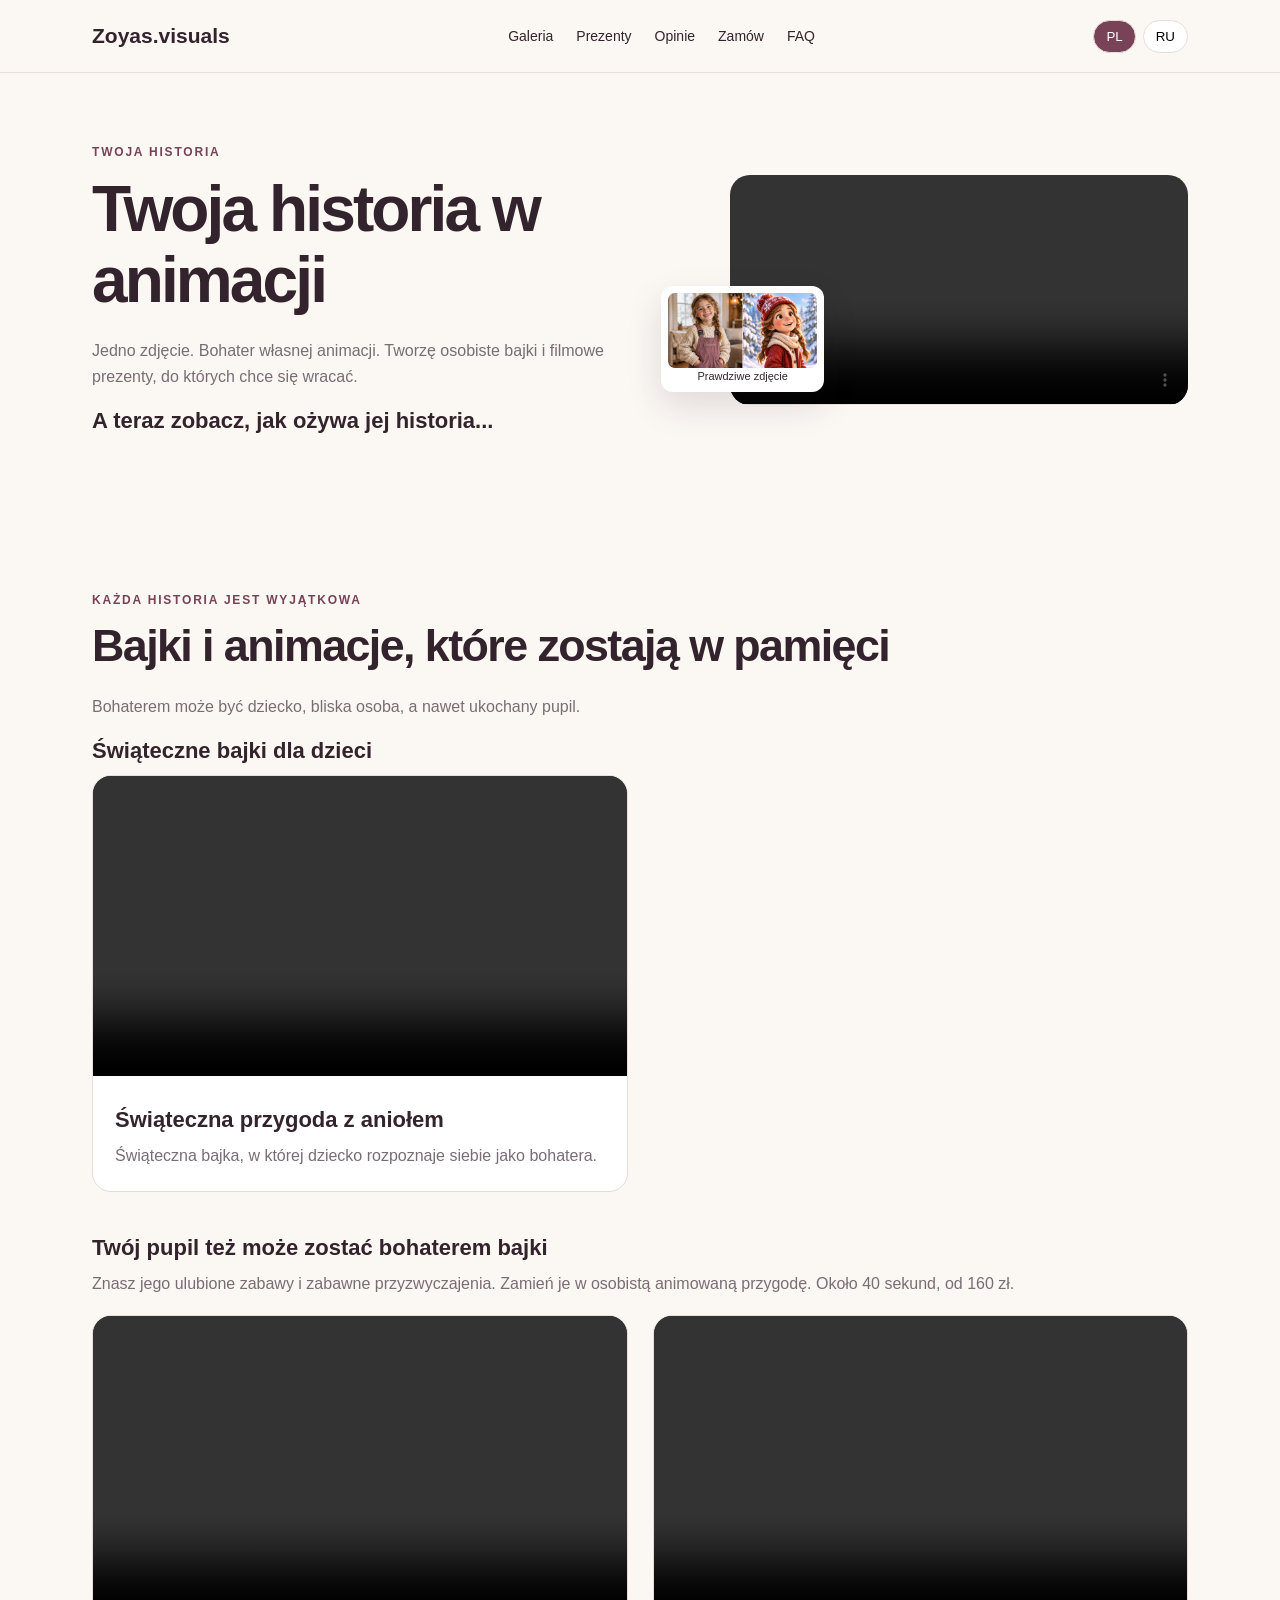
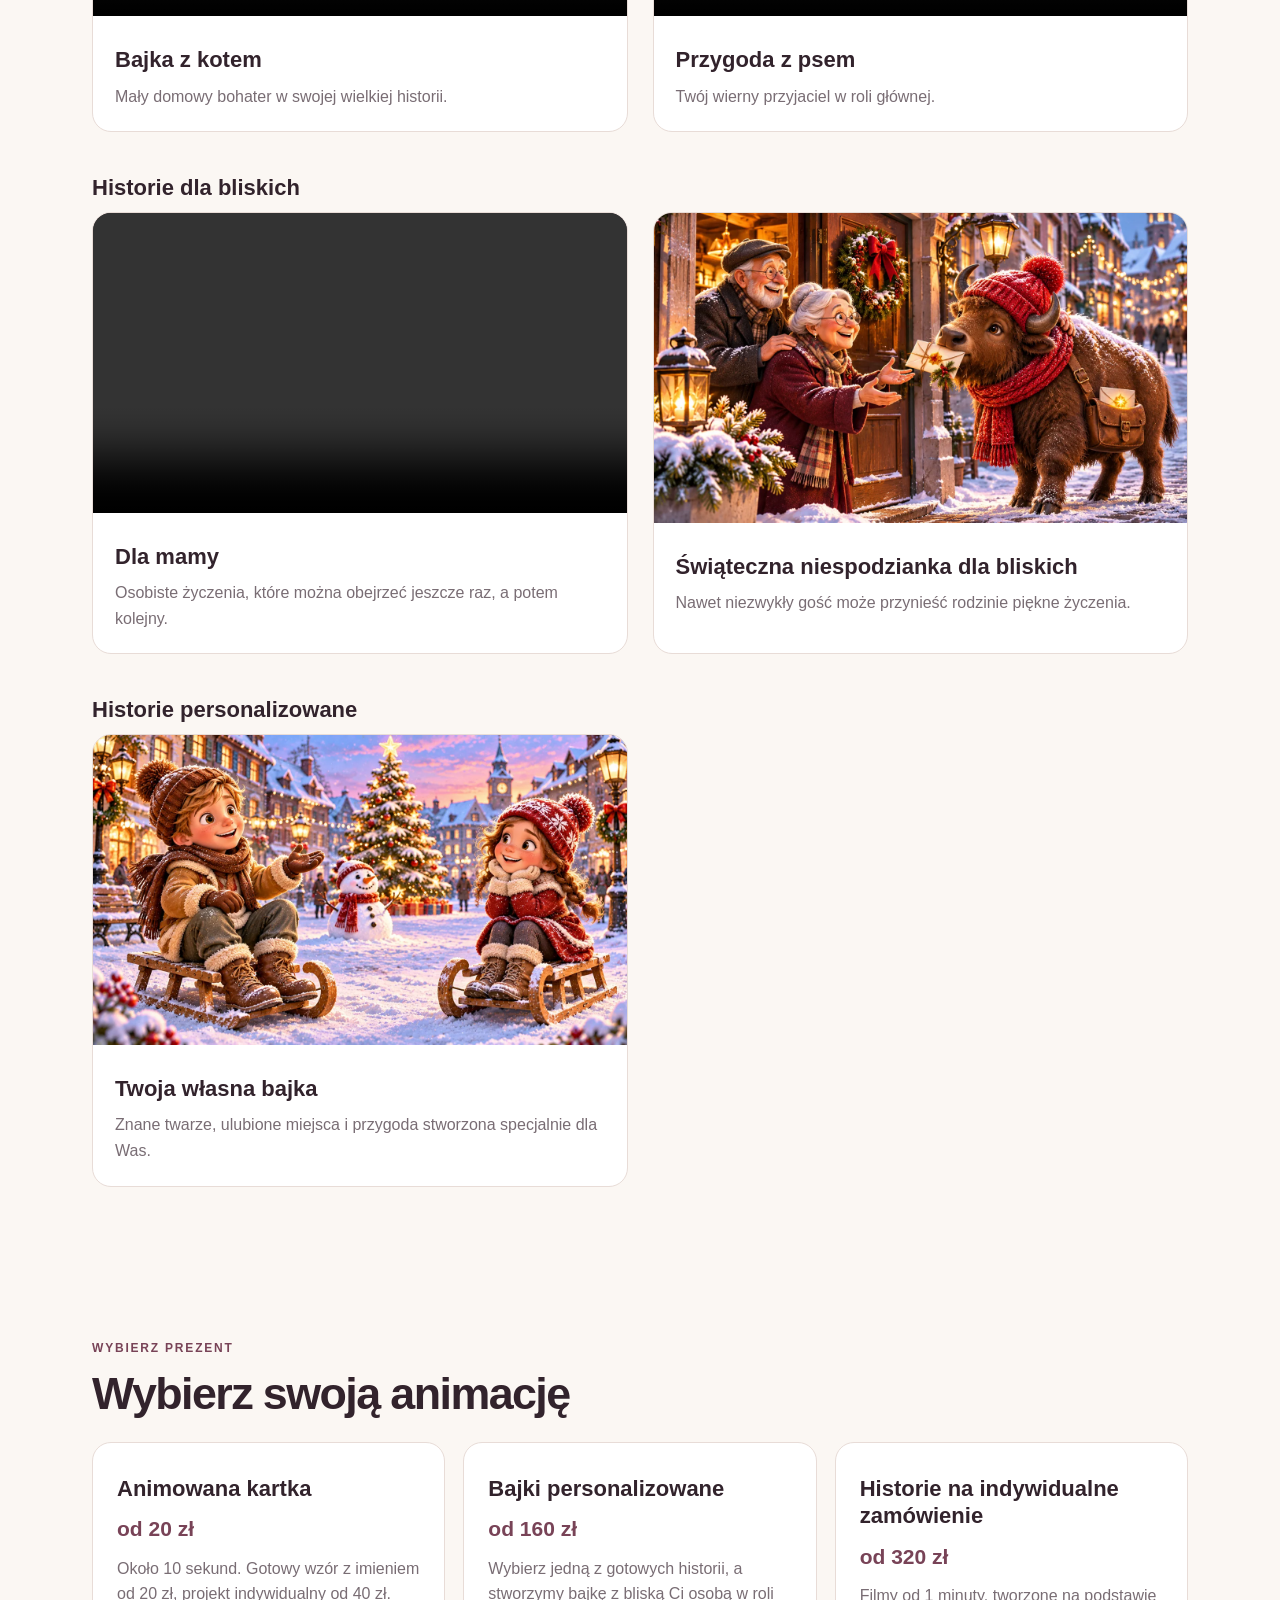
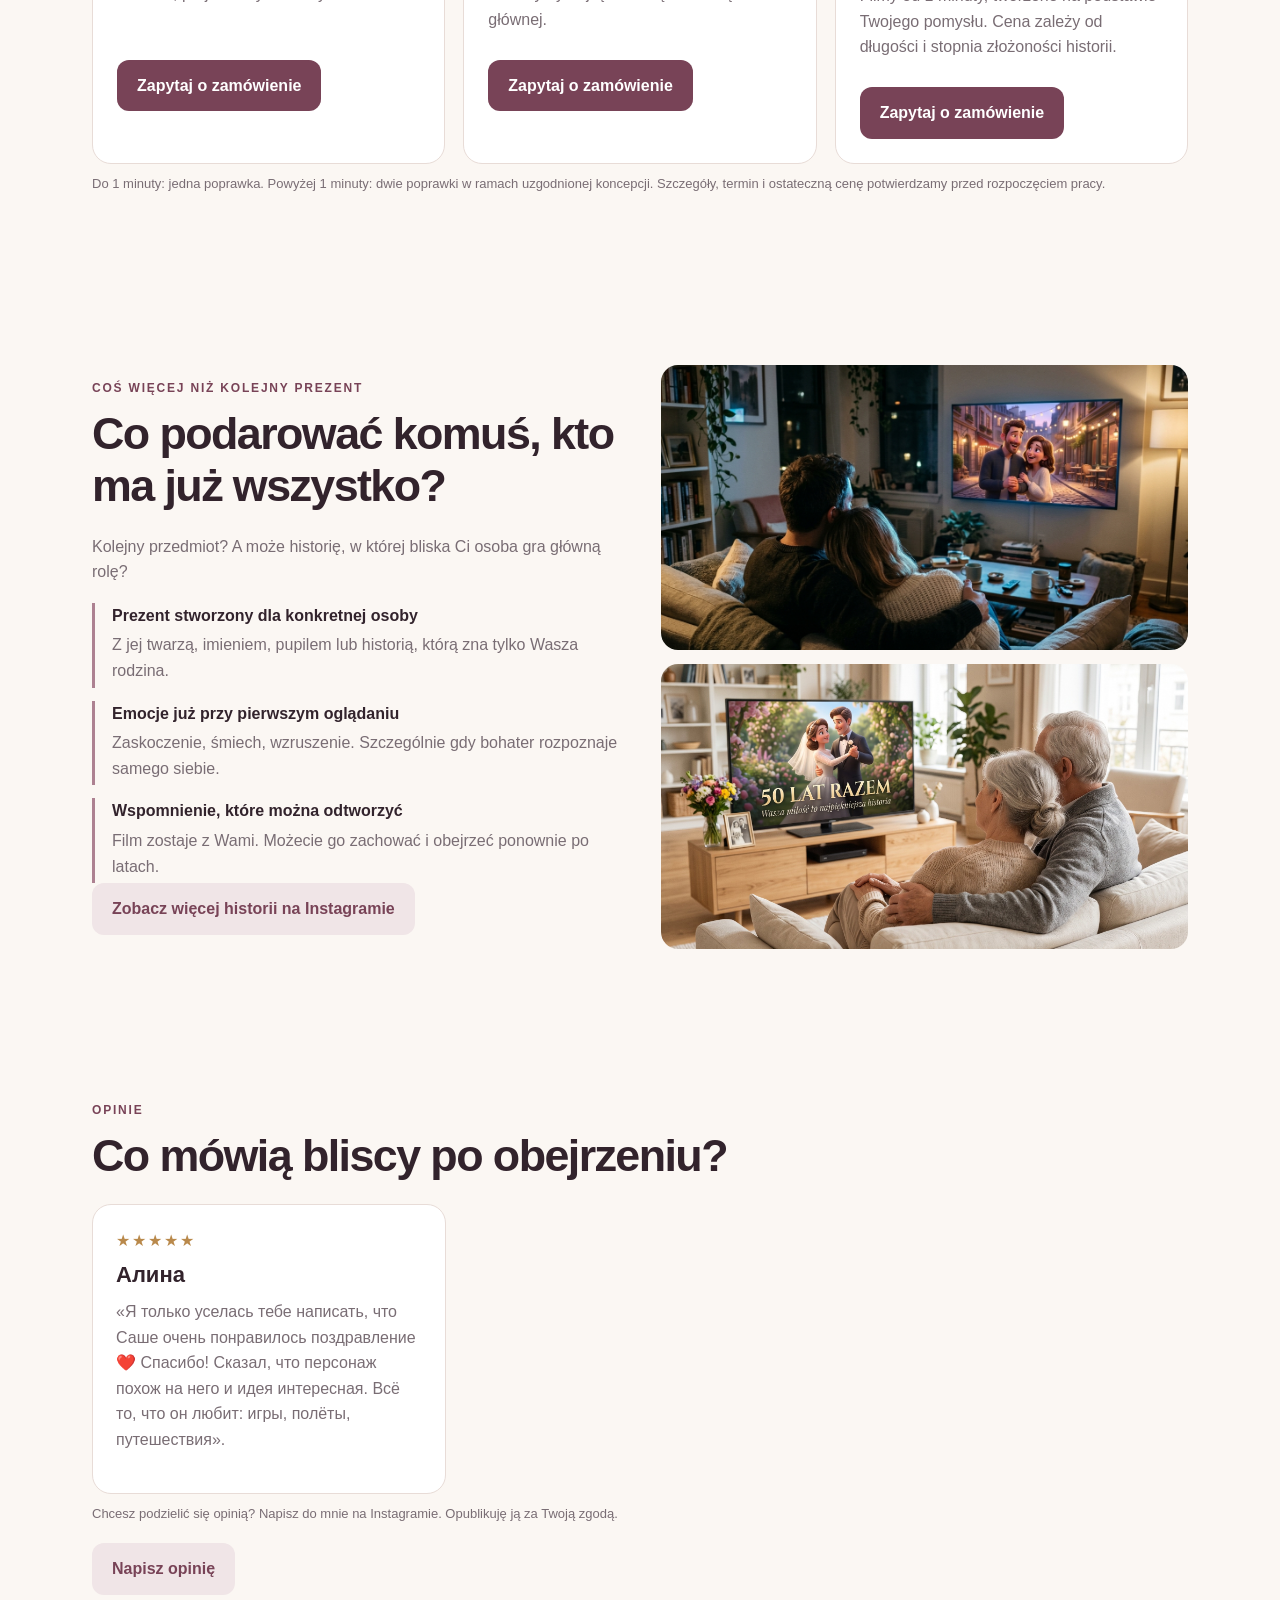
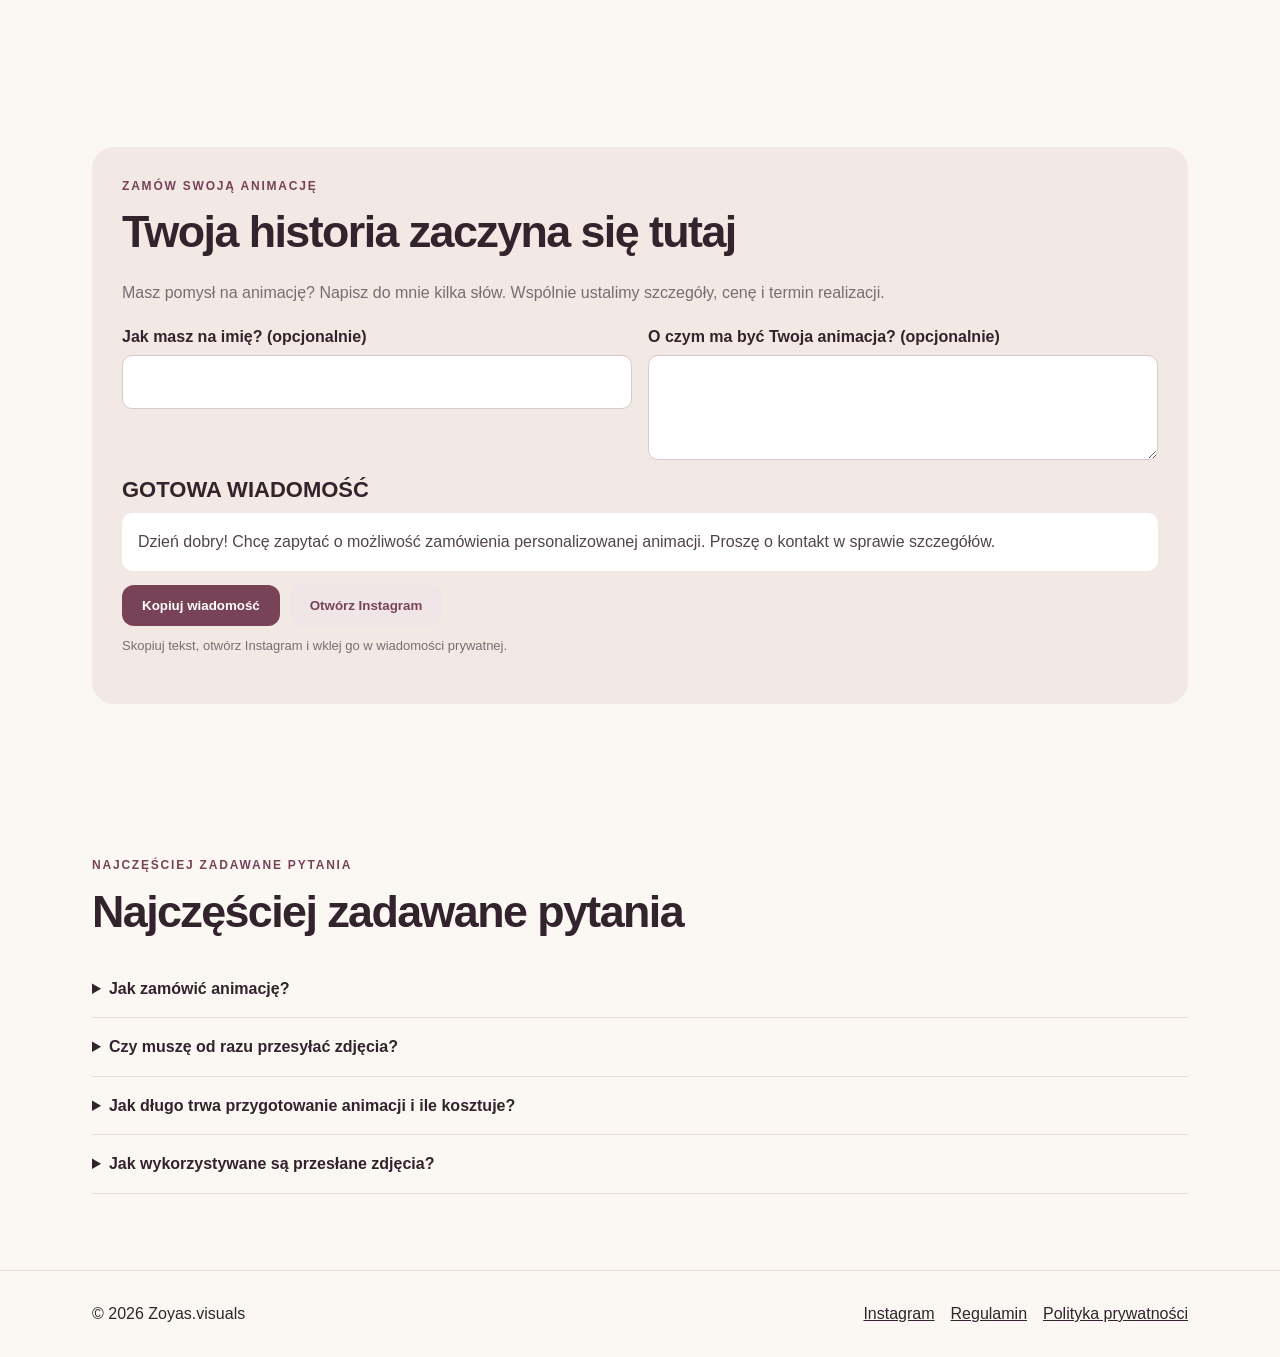
==== commit ed4468f7: "Update index.html" ====
--- a/index.html
+++ b/index.html
@@ -1,4 +1,6 @@
 <!doctype html><html lang="pl"><head><meta charset="utf-8"><meta name="viewport" content="width=device-width,initial-scale=1"><meta name="description" content="Zoyas.visuals — personalizowane bajki, animacje i wyjątkowe prezenty na zamówienie."><title>Zoyas.visuals | Twoja historia w animacji</title><style>
 
 :root{--ink:#32232c;--muted:#796d74;--rose:#784357;--paper:#fbf7f3;--line:#e8dcd7}*{box-sizing:border-box}html{scroll-behavior:smooth}body{margin:0;font-family:Inter,Arial,sans-serif;background:var(--paper);color:var(--ink);line-height:1.6}a{color:inherit}.wrap{max-width:1140px;margin:auto;padding:0 22px}header{position:sticky;top:0;background:#fbf7f3ed;backdrop-filter:blur(14px);border-bottom:1px solid var(--line);z-index:5}.nav{display:flex;justify-content:space-between;align-items:center;gap:15px;min-height:72px}.brand{font-size:21px;font-weight:850;text-decoration:none}.links{display:flex;gap:23px}.links a{text-decoration:none;font-size:14px}.langs{display:flex;gap:7px}.langs button{background:white;border:1px solid var(--line);border-radius:25px;padding:8px 12px;cursor:pointer}.langs button.active,.btn{background:var(--rose);color:white}.section{padding:76px 0}.eyebrow{font-size:12px;letter-spacing:.15em;color:var(--rose);font-weight:750}.hero{padding:70px 0}.hero-grid,.story-grid,.emotion-grid{display:grid;grid-template-columns:1fr 1fr;gap:42px;align-items:center}h1{font-size:clamp(39px,5vw,66px);line-height:1.1;letter-spacing:-.045em;margin:12px 0 23px}h2{font-size:clamp(30px,3.5vw,45px);line-height:1.16;letter-spacing:-.035em;margin:10px 0 22px}h3{line-height:1.25;margin:8px 0 10px;font-size:22px}p{color:var(--muted);margin:10px 0 18px}.btn{display:inline-block;border:0;border-radius:12px;text-decoration:none;padding:13px 20px;font-weight:700;cursor:pointer}.btn.secondary{background:#f0e5e7;color:var(--rose)}.hero-visual{position:relative;padding:0 0 0 13%}.hero-visual video{width:100%;max-height:540px;object-fit:contain;border-radius:20px;background:#ece0dd}.photo-thumb{position:absolute;left:0;bottom:20px;width:31%;background:white;padding:7px;border-radius:12px;box-shadow:0 14px 35px #32232c22}.photo-thumb img{width:100%;border-radius:7px;display:block}.photo-thumb small{display:block;text-align:center;font-size:11px}.grid{display:grid;grid-template-columns:repeat(2,minmax(0,1fr));gap:25px}.media-card,.review,.offer{background:white;border:1px solid var(--line);border-radius:19px;overflow:hidden}.media-card video{width:100%;height:300px;object-fit:contain;background:#241e23;display:block}.card-body{padding:22px}.card-body p{margin-bottom:0}.price{color:var(--rose);font-size:21px;font-weight:800}.offers{display:grid;grid-template-columns:repeat(3,minmax(0,1fr));gap:18px}.offer{padding:24px}.offer p{min-height:86px}.emotion-grid img{width:100%;border-radius:17px;display:block}.emotion-photos{display:grid;gap:14px}.emotion-photos img{max-height:285px;object-fit:cover}.benefits{display:grid;gap:13px}.benefit{border-left:3px solid #ad8191;padding-left:17px}.benefit strong{display:block}.benefit p{margin:4px 0}.reviews{display:grid;grid-template-columns:repeat(3,minmax(0,1fr));gap:17px}.review{padding:23px}.stars{color:#b9894b;letter-spacing:2px}.formbox{background:#f2e8e4;border-radius:22px;padding:30px}.formgrid{display:grid;grid-template-columns:1fr 1fr;gap:16px}input,textarea{width:100%;padding:13px 15px;border:1px solid #dac9ca;border-radius:10px;background:white;font:inherit}label{display:block;font-weight:650;margin-bottom:6px}.message{background:white;padding:16px;border-radius:10px;white-space:pre-line;color:#51444a}.actions{display:flex;flex-wrap:wrap;gap:10px;margin-top:14px}details{border-bottom:1px solid var(--line);padding:16px 0}summary{font-weight:750;cursor:pointer}footer{padding:30px 0;border-top:1px solid var(--line)}footer .wrap{display:flex;justify-content:space-between;flex-wrap:wrap;gap:15px}footer a{margin-left:16px}section{scroll-margin-top:85px}.note{font-size:13px;color:var(--muted)}@media(max-width:800px){.links{gap:11px;flex-wrap:wrap;justify-content:center}.links a{font-size:12px}.nav{flex-wrap:wrap;justify-content:center;padding:12px 0}.hero-grid,.story-grid,.emotion-grid,.grid,.formgrid{grid-template-columns:1fr}.offers,.reviews{grid-template-columns:1fr 1fr}.section{padding:52px 0}.hero{padding:40px 0}.hero-visual{max-width:550px;margin:auto}.media-card video{height:auto;max-height:420px;aspect-ratio:4/3;object-fit:contain}.emotion-photos{grid-template-columns:1fr 1fr}.emotion-photos img{height:220px}}@media(max-width:520px){.offers,.reviews,.emotion-photos{grid-template-columns:1fr}.hero-visual{padding-left:10%}.photo-thumb{width:29%}.section{padding:43px 0}.media-card video{max-height:350px}.emotion-photos img{height:auto}.links{order:3;width:100%}.formbox{padding:18px}.offer p{min-height:0}}
-</style></head><body><header><div class="wrap nav"><a class="brand" href="#top">Zoyas.visuals</a><nav class="links"><a href="#galeria"><span  data-pl="Galeria" data-ru="Галерея">Galeria</span></a><a href="#prezenty"><span  data-pl="Prezenty" data-ru="Подарки">Prezenty</span></a><a href="#opinie"><span  data-pl="Opinie" data-ru="Отзывы">Opinie</span></a><a href="#zamow"><span  data-pl="Zamów" data-ru="Заказать">Zamów</span></a><a href="#faq"><span  data-pl="FAQ" data-ru="FAQ">FAQ</span></a></nav><div class="langs"><button id="pl" class="active" onclick="setLang('pl')">PL</button><button id="ru" onclick="setLang('ru')">RU</button></div></div></header><main id="top"><section class="hero"><div class="wrap hero-grid"><div><div class="eyebrow" data-pl="TWOJA HISTORIA" data-ru="ТВОЯ ИСТОРИЯ">TWOJA HISTORIA</div><h1  data-pl="Twoja historia w animacji" data-ru="Твоя история в мультфильме">Twoja historia w animacji</h1><p  data-pl="Jedno zdjęcie. Bohater własnej animacji. Tworzę osobiste bajki i filmowe prezenty, do których chce się wracać." data-ru="Одно фото. Герой собственной истории. Создаю персональные мультфильмы и подарки, которые хочется пересматривать.">Jedno zdjęcie. Bohater własnej animacji. Tworzę osobiste bajki i filmowe prezenty, do których chce się wracać.</p><h3  data-pl="A teraz zobacz, jak ożywa jej historia..." data-ru="А теперь посмотри, как оживает её история...">A teraz zobacz, jak ożywa jej historia...</h3><a class="btn" href="#galeria"><span  data-pl="Zobacz animacje" data-ru="Смотреть мультфильмы">Zobacz animacje</span></a></div><div class="hero-visual"><video src="winter-girl.mp4" controls playsinline preload="metadata" controlsList="nodownload noremoteplayback" disablePictureInPicture oncontextmenu="return false"></video><div class="photo-thumb"><img src="girl-before-after.webp" alt="Zdjęcie i animowana postać"><small  data-pl="Prawdziwe zdjęcie" data-ru="Настоящее фото">Prawdziwe zdjęcie</small></div></div></div></section><section class="section" id="galeria"><div class="wrap"><div class="eyebrow" data-pl="KAŻDA HISTORIA JEST WYJĄTKOWA" data-ru="КАЖДАЯ ИСТОРИЯ ОСОБЕННАЯ">KAŻDA HISTORIA JEST WYJĄTKOWA</div><h2  data-pl="Bajki i animacje, które zostają w pamięci" data-ru="Мультфильмы и истории, которые запоминаются">Bajki i animacje, które zostają w pamięci</h2><p  data-pl="Bohaterem może być dziecko, bliska osoba, a nawet ukochany pupil." data-ru="Главным героем может стать ребёнок, близкий человек и даже любимый питомец.">Bohaterem może być dziecko, bliska osoba, a nawet ukochany pupil.</p><h3  data-pl="Świąteczne bajki dla dzieci" data-ru="Новогодние сказки для детей">Świąteczne bajki dla dzieci</h3><div class="grid"><article class="media-card"><video controls playsinline preload="metadata" controlsList="nodownload noremoteplayback" disablePictureInPicture oncontextmenu="return false" src="winter-boy.mp4"></video><div class="card-body"><h3  data-pl="Zimowa przygoda chłopca" data-ru="Зимнее приключение мальчика">Zimowa przygoda chłopca</h3><p  data-pl="Świąteczna bajka, w której dziecko rozpoznaje siebie jako bohatera." data-ru="Новогодняя сказка, в которой ребёнок узнаёт себя в главном герое.">Świąteczna bajka, w której dziecko rozpoznaje siebie jako bohatera.</p></div></article><article class="media-card"><video controls playsinline preload="metadata" controlsList="nodownload noremoteplayback" disablePictureInPicture oncontextmenu="return false" src="winter-girl.mp4"></video><div class="card-body"><h3  data-pl="Magiczna historia dziewczynki" data-ru="Волшебная история девочки">Magiczna historia dziewczynki</h3><p  data-pl="Znajoma twarz, zimowy świat i przygoda stworzona specjalnie dla niej." data-ru="Знакомое лицо, зимний мир и приключение специально для неё.">Znajoma twarz, zimowy świat i przygoda stworzona specjalnie dla niej.</p></div></article></div><h3 style="margin-top:42px"><span  data-pl="Twój pupil też może zostać bohaterem bajki" data-ru="Твой питомец тоже может стать героем мультфильма">Twój pupil też może zostać bohaterem bajki</span></h3><p><span  data-pl="Znasz jego ulubione zabawy i zabawne przyzwyczajenia. Zamień je w osobistą animowaną przygodę. Około 40 sekund, od 160 zł." data-ru="Ты знаешь его любимые игры и смешные привычки. Преврати их в личное мультприключение. Около 40 секунд, от 160 zł.">Znasz jego ulubione zabawy i zabawne przyzwyczajenia. Zamień je w osobistą animowaną przygodę. Około 40 sekund, od 160 zł.</span></p><div class="grid"><article class="media-card"><video controls playsinline preload="metadata" controlsList="nodownload noremoteplayback" disablePictureInPicture oncontextmenu="return false" src="cat.mp4"></video><div class="card-body"><h3  data-pl="Bajka z kotem" data-ru="Сказка с котом">Bajka z kotem</h3><p  data-pl="Mały domowy bohater w swojej wielkiej historii." data-ru="Маленький домашний герой в большой истории.">Mały domowy bohater w swojej wielkiej historii.</p></div></article><article class="media-card"><video controls playsinline preload="metadata" controlsList="nodownload noremoteplayback" disablePictureInPicture oncontextmenu="return false" src="dog.mp4"></video><div class="card-body"><h3  data-pl="Przygoda z psem" data-ru="Приключение с собакой">Przygoda z psem</h3><p  data-pl="Twój wierny przyjaciel w roli głównej." data-ru="Твой верный друг в главной роли.">Twój wierny przyjaciel w roli głównej.</p></div></article></div><h3 style="margin-top:42px"><span  data-pl="Historie dla bliskich" data-ru="Истории для близких">Historie dla bliskich</span></h3><div class="grid"><article class="media-card"><video controls playsinline preload="metadata" controlsList="nodownload noremoteplayback" disablePictureInPicture oncontextmenu="return false" src="for-mom.mp4"></video><div class="card-body"><h3  data-pl="Dla mamy" data-ru="Для мамы">Dla mamy</h3><p  data-pl="Osobiste życzenia, które można obejrzeć jeszcze raz, a potem kolejny." data-ru="Личное поздравление, которое хочется пересматривать.">Osobiste życzenia, które można obejrzeć jeszcze raz, a potem kolejny.</p></div></article><article class="media-card"><video controls playsinline preload="metadata" controlsList="nodownload noremoteplayback" disablePictureInPicture oncontextmenu="return false" src="winter-boy.mp4"></video><div class="card-body"><h3  data-pl="Twoja własna opowieść" data-ru="Твоя собственная история">Twoja własna opowieść</h3><p  data-pl="Każda historia zaczyna się od Twojego pomysłu." data-ru="Каждая история начинается с твоей идеи.">Każda historia zaczyna się od Twojego pomysłu.</p></div></article></div></div></section><section class="section" id="prezenty"><div class="wrap"><div class="eyebrow" data-pl="WYBIERZ PREZENT" data-ru="ВЫБЕРИ ПОДАРОК">WYBIERZ PREZENT</div><h2  data-pl="Wybierz swoją animację" data-ru="Выбери свой мультфильм">Wybierz swoją animację</h2><div class="offers"><article class="offer"><h3  data-pl="Animowana kartka" data-ru="Анимированная открытка">Animowana kartka</h3><div class="price">od 20 zł</div><p  data-pl="Około 10 sekund. Gotowy wzór z imieniem od 20 zł, projekt indywidualny od 40 zł." data-ru="Около 10 секунд. Готовый шаблон с именем от 20 zł, индивидуальный проект от 40 zł.">Około 10 sekund. Gotowy wzór z imieniem od 20 zł, projekt indywidualny od 40 zł.</p><a href="#zamow" class="btn"><span  data-pl="Zapytaj o zamówienie" data-ru="Узнать о заказе">Zapytaj o zamówienie</span></a></article><article class="offer"><h3  data-pl="Bajki personalizowane" data-ru="Персонализированные сказки">Bajki personalizowane</h3><div class="price">od 160 zł</div><p  data-pl="Wybierz jedną z gotowych historii, a stworzymy bajkę z bliską Ci osobą w roli głównej." data-ru="Выбери готовую историю, а мы создадим сказку с близким человеком в главной роли.">Wybierz jedną z gotowych historii, a stworzymy bajkę z bliską Ci osobą w roli głównej.</p><a href="#zamow" class="btn"><span  data-pl="Zapytaj o zamówienie" data-ru="Узнать о заказе">Zapytaj o zamówienie</span></a></article><article class="offer"><h3  data-pl="Historie na indywidualne zamówienie" data-ru="Истории на индивидуальный заказ">Historie na indywidualne zamówienie</h3><div class="price">od 320 zł</div><p  data-pl="Filmy od 1 minuty, tworzone na podstawie Twojego pomysłu. Cena zależy od długości i stopnia złożoności historii." data-ru="Фильмы от 1 минуты по твоей идее. Цена зависит от длительности и сложности истории.">Filmy od 1 minuty, tworzone na podstawie Twojego pomysłu. Cena zależy od długości i stopnia złożoności historii.</p><a href="#zamow" class="btn"><span  data-pl="Zapytaj o zamówienie" data-ru="Узнать о заказе">Zapytaj o zamówienie</span></a></article></div><p class="note"><span  data-pl="Do 1 minuty: jedna poprawka. Powyżej 1 minuty: dwie poprawki w ramach uzgodnionej koncepcji. Szczegóły, termin i ostateczną cenę potwierdzamy przed rozpoczęciem pracy." data-ru="До 1 минуты: одна правка. Свыше 1 минуты: две правки в рамках согласованной концепции. Детали, срок и итоговую цену согласуем до начала работы.">Do 1 minuty: jedna poprawka. Powyżej 1 minuty: dwie poprawki w ramach uzgodnionej koncepcji. Szczegóły, termin i ostateczną cenę potwierdzamy przed rozpoczęciem pracy.</span></p></div></section><section class="section"><div class="wrap emotion-grid"><div><div class="eyebrow">COŚ WIĘCEJ NIŻ KOLEJNY PREZENT</div><h2  data-pl="Co podarować komuś, kto ma już wszystko?" data-ru="Что подарить человеку, у которого всё есть?">Co podarować komuś, kto ma już wszystko?</h2><p  data-pl="Kolejny przedmiot? A może historię, w której bliska Ci osoba gra główną rolę?" data-ru="Ещё одну вещь? Или историю, в которой близкий человек играет главную роль?">Kolejny przedmiot? A może historię, w której bliska Ci osoba gra główną rolę?</p><div class="benefits"><div class="benefit"><strong  data-pl="Prezent stworzony dla konkretnej osoby" data-ru="Подарок для конкретного человека">Prezent stworzony dla konkretnej osoby</strong><p  data-pl="Z jej twarzą, imieniem, pupilem lub historią, którą zna tylko Wasza rodzina." data-ru="С его лицом, именем, питомцем или семейной историей.">Z jej twarzą, imieniem, pupilem lub historią, którą zna tylko Wasza rodzina.</p></div><div class="benefit"><strong  data-pl="Emocje już przy pierwszym oglądaniu" data-ru="Эмоции с первого просмотра">Emocje już przy pierwszym oglądaniu</strong><p  data-pl="Zaskoczenie, śmiech, wzruszenie. Szczególnie gdy bohater rozpoznaje samego siebie." data-ru="Удивление, смех, трогательные моменты. Особенно когда герой узнаёт себя.">Zaskoczenie, śmiech, wzruszenie. Szczególnie gdy bohater rozpoznaje samego siebie.</p></div><div class="benefit"><strong  data-pl="Wspomnienie, które można odtworzyć" data-ru="Воспоминание, которое можно пересмотреть">Wspomnienie, które można odtworzyć</strong><p  data-pl="Film zostaje z Wami. Możecie go zachować i obejrzeć ponownie po latach." data-ru="Фильм остаётся с вами. Его можно сохранить и пересмотреть спустя годы.">Film zostaje z Wami. Możecie go zachować i obejrzeć ponownie po latach.</p></div></div><a class="btn secondary" href="https://www.instagram.com/zoyas.visuals/" target="_blank" rel="noopener"><span  data-pl="Zobacz więcej historii na Instagramie" data-ru="Больше историй в Instagram">Zobacz więcej historii na Instagramie</span></a></div><div class="emotion-photos"><img src="couple.jpg" loading="lazy" alt="Para ogląda swoją animowaną historię"><img src="anniversary.jpg" loading="lazy" alt="Rodzice oglądają film z okazji 50. rocznicy ślubu"></div></div></section><section class="section" id="opinie"><div class="wrap"><div class="eyebrow" data-pl="OPINIE" data-ru="ОТЗЫВЫ">OPINIE</div><h2  data-pl="Co mówią bliscy po obejrzeniu?" data-ru="Что говорят после просмотра?">Co mówią bliscy po obejrzeniu?</h2><div class="reviews"><article class="review"><div class="stars">★★★★★</div><h3>Алина</h3><p>«Я только успелась тебе написать, что Саше очень понравилось поздравление ❤️ Спасибо! Всё утро в готовке. Сказал, что персонаж похож на него и идея интересная. Всё то, что он любит: игры, полёты, путешествия».</p></article></div><p class="note"><span  data-pl="Chcesz podzielić się opinią? Napisz do mnie na Instagramie. Opublikuję ją za Twoją zgodą." data-ru="Хочешь оставить отзыв? Напиши мне в Instagram. Опубликую с твоего согласия.">Chcesz podzielić się opinią? Napisz do mnie na Instagramie. Opublikuję ją za Twoją zgodą.</span></p><a class="btn secondary" href="https://www.instagram.com/zoyas.visuals/" target="_blank" rel="noopener"><span  data-pl="Napisz opinię" data-ru="Оставить отзыв">Napisz opinię</span></a></div></section><section class="section" id="zamow"><div class="wrap"><div class="formbox"><div class="eyebrow" data-pl="ZAMÓW SWOJĄ ANIMACJĘ" data-ru="ЗАКАЖИ СВОЙ МУЛЬТФИЛЬМ">ZAMÓW SWOJĄ ANIMACJĘ</div><h2  data-pl="Twoja historia zaczyna się tutaj" data-ru="Твоя история начинается здесь">Twoja historia zaczyna się tutaj</h2><p  data-pl="Masz pomysł na animację? Napisz do mnie kilka słów. Wspólnie ustalimy szczegóły, cenę i termin realizacji." data-ru="Есть идея? Напиши мне несколько слов. Вместе обсудим детали, стоимость и сроки.">Masz pomysł na animację? Napisz do mnie kilka słów. Wspólnie ustalimy szczegóły, cenę i termin realizacji.</p><div class="formgrid"><div><label for="name"><span  data-pl="Jak masz na imię? (opcjonalnie)" data-ru="Как тебя зовут? (необязательно)">Jak masz na imię? (opcjonalnie)</span></label><input id="name" autocomplete="name"></div><div><label for="idea"><span  data-pl="O czym ma być Twoja animacja? (opcjonalnie)" data-ru="О чём будет твой мультфильм? (необязательно)">O czym ma być Twoja animacja? (opcjonalnie)</span></label><textarea id="idea" rows="3"></textarea></div></div><h3><span  data-pl="GOTOWA WIADOMOŚĆ" data-ru="ГОТОВОЕ СООБЩЕНИЕ">GOTOWA WIADOMOŚĆ</span></h3><div id="message" class="message"></div><div class="actions"><button class="btn" onclick="copyMessage()"><span  data-pl="Kopiuj wiadomość" data-ru="Скопировать сообщение">Kopiuj wiadomość</span></button><button class="btn secondary" onclick="openInstagram()"><span  data-pl="Otwórz Instagram" data-ru="Открыть Instagram">Otwórz Instagram</span></button></div><p class="note"><span  data-pl="Skopiuj tekst, otwórz Instagram i wklej go w wiadomości prywatnej." data-ru="Скопируй текст, открой Instagram и вставь его в личное сообщение.">Skopiuj tekst, otwórz Instagram i wklej go w wiadomości prywatnej.</span></p></div></div></section><section class="section" id="faq"><div class="wrap"><div class="eyebrow" data-pl="NAJCZĘŚCIEJ ZADAWANE PYTANIA" data-ru="ЧАСТЫЕ ВОПРОСЫ">NAJCZĘŚCIEJ ZADAWANE PYTANIA</div><h2  data-pl="Najczęściej zadawane pytania" data-ru="Частые вопросы">Najczęściej zadawane pytania</h2><details><summary><span  data-pl="Jak zamówić animację?" data-ru="Как заказать мультфильм?">Jak zamówić animację?</span></summary><p  data-pl="Wypełnij krótką wiadomość powyżej i napisz do mnie na Instagramie. Uzgodnimy pomysł, cenę i termin." data-ru="Заполни сообщение выше и напиши мне в Instagram. Согласуем идею, цену и срок.">Wypełnij krótką wiadomość powyżej i napisz do mnie na Instagramie. Uzgodnimy pomysł, cenę i termin.</p></details><details><summary><span  data-pl="Czy muszę od razu przesyłać zdjęcia?" data-ru="Нужно ли сразу отправлять фотографии?">Czy muszę od razu przesyłać zdjęcia?</span></summary><p  data-pl="Nie. Zdjęcia przesyłasz dopiero po rozmowie i ustaleniu szczegółów zamówienia." data-ru="Нет. Фото отправляешь после обсуждения деталей заказа.">Nie. Zdjęcia przesyłasz dopiero po rozmowie i ustaleniu szczegółów zamówienia.</p></details><details><summary><span  data-pl="Jak długo trwa przygotowanie animacji i ile kosztuje?" data-ru="Сколько стоит и сколько времени занимает работа?">Jak długo trwa przygotowanie animacji i ile kosztuje?</span></summary><p  data-pl="Cena i termin zależą od długości filmu, stopnia personalizacji i zakresu pracy. Otrzymasz je przed rozpoczęciem realizacji." data-ru="Стоимость и срок зависят от длительности, персонализации и объёма работы. Мы согласуем их до начала.">Cena i termin zależą od długości filmu, stopnia personalizacji i zakresu pracy. Otrzymasz je przed rozpoczęciem realizacji.</p></details><details><summary><span  data-pl="Jak wykorzystywane są przesłane zdjęcia?" data-ru="Как используются отправленные фотографии?">Jak wykorzystywane są przesłane zdjęcia?</span></summary><p  data-pl="Wyłącznie w celu przygotowania zamówionej animacji. Szczegóły dotyczące przetwarzania i usuwania danych znajdziesz w Polityce prywatności." data-ru="Только для создания заказанного мультфильма. Подробности об обработке и удалении данных — в Политике конфиденциальности.">Wyłącznie w celu przygotowania zamówionej animacji. Szczegóły dotyczące przetwarzania i usuwania danych znajdziesz w Polityce prywatności.</p></details></div></section></main><footer><div class="wrap"><span>© 2026 Zoyas.visuals</span><div><a href="https://www.instagram.com/zoyas.visuals/" target="_blank" rel="noopener">Instagram</a><a href="regulamin.html">Regulamin</a><a href="polityka-prywatnosci.html">Polityka prywatności</a></div></div></footer><script>let lang='pl';function setLang(l){lang=l;document.documentElement.lang=l;document.querySelectorAll('[data-pl]').forEach(e=>e.textContent=e.getAttribute('data-'+l));document.getElementById('pl').classList.toggle('active',l==='pl');document.getElementById('ru').classList.toggle('active',l==='ru');updateMessage()}function getMessage(){let name=document.getElementById('name').value.trim(),idea=document.getElementById('idea').value.trim();let m=lang==='pl'?'Dzień dobry! Chcę zapytać o możliwość zamówienia personalizowanej animacji. Proszę o kontakt w sprawie szczegółów.':'Здравствуйте! Хочу узнать о возможности заказать персонализированный мультфильм. Напишите, пожалуйста, по поводу деталей.';if(name)m+='\n'+(lang==='pl'?'Mam na imię: ':'Меня зовут: ')+name;if(idea)m+='\n'+(lang==='pl'?'Mój pomysł: ':'Моя идея: ')+idea;return m}function updateMessage(){document.getElementById('message').textContent=getMessage()}async function copyMessage(){let m=getMessage();try{await navigator.clipboard.writeText(m);alert(lang==='pl'?'Wiadomość skopiowana. Wklej ją w Instagramie.':'Сообщение скопировано. Вставь его в Instagram.')}catch(e){let t=document.createElement('textarea');t.value=m;document.body.append(t);t.select();document.execCommand('copy');t.remove();alert(lang==='pl'?'Skopiowano':'Скопировано')}}function openInstagram(){window.open('https://www.instagram.com/zoyas.visuals/','_blank','noopener')}document.querySelectorAll('#name,#idea').forEach(e=>e.addEventListener('input',updateMessage));updateMessage();</script></body></html>+
+.gallery-photo{width:100%;height:310px;object-fit:cover;display:block;border-radius:12px 12px 0 0}@media(max-width:600px){.gallery-photo{height:auto;aspect-ratio:4/3;object-fit:cover}}
+</style></head><body><header><div class="wrap nav"><a class="brand" href="#top">Zoyas.visuals</a><nav class="links"><a href="#galeria"><span  data-pl="Galeria" data-ru="Галерея">Galeria</span></a><a href="#prezenty"><span  data-pl="Prezenty" data-ru="Подарки">Prezenty</span></a><a href="#opinie"><span  data-pl="Opinie" data-ru="Отзывы">Opinie</span></a><a href="#zamow"><span  data-pl="Zamów" data-ru="Заказать">Zamów</span></a><a href="#faq"><span  data-pl="FAQ" data-ru="FAQ">FAQ</span></a></nav><div class="langs"><button id="pl" class="active" onclick="setLang('pl')">PL</button><button id="ru" onclick="setLang('ru')">RU</button></div></div></header><main id="top"><section class="hero"><div class="wrap hero-grid"><div><div class="eyebrow" data-pl="TWOJA HISTORIA" data-ru="ТВОЯ ИСТОРИЯ">TWOJA HISTORIA</div><h1  data-pl="Twoja historia w animacji" data-ru="Твоя история в мультфильме">Twoja historia w animacji</h1><p  data-pl="Jedno zdjęcie. Bohater własnej animacji. Tworzę osobiste bajki i filmowe prezenty, do których chce się wracać." data-ru="Одно фото. Герой собственной истории. Создаю персональные мультфильмы и подарки, которые хочется пересматривать.">Jedno zdjęcie. Bohater własnej animacji. Tworzę osobiste bajki i filmowe prezenty, do których chce się wracać.</p><h3  data-pl="A teraz zobacz, jak ożywa jej historia..." data-ru="А теперь посмотри, как оживает её история...">A teraz zobacz, jak ożywa jej historia...</h3></div><div class="hero-visual"><video src="winter-girl.mp4" controls playsinline preload="metadata" controlsList="nodownload noremoteplayback" disablePictureInPicture oncontextmenu="return false"></video><div class="photo-thumb"><img src="girl-before-after.webp" alt="Zdjęcie i animowana postać"><small  data-pl="Prawdziwe zdjęcie" data-ru="Настоящее фото">Prawdziwe zdjęcie</small></div></div></div></section><section class="section" id="galeria"><div class="wrap"><div class="eyebrow" data-pl="KAŻDA HISTORIA JEST WYJĄTKOWA" data-ru="КАЖДАЯ ИСТОРИЯ ОСОБЕННАЯ">KAŻDA HISTORIA JEST WYJĄTKOWA</div><h2  data-pl="Bajki i animacje, które zostają w pamięci" data-ru="Мультфильмы и истории, которые запоминаются">Bajki i animacje, które zostają w pamięci</h2><p  data-pl="Bohaterem może być dziecko, bliska osoba, a nawet ukochany pupil." data-ru="Главным героем может стать ребёнок, близкий человек и даже любимый питомец.">Bohaterem może być dziecko, bliska osoba, a nawet ukochany pupil.</p><h3  data-pl="Świąteczne bajki dla dzieci" data-ru="Новогодние сказки для детей">Świąteczne bajki dla dzieci</h3><div class="grid"><article class="media-card"><video controls playsinline preload="metadata" controlsList="nodownload noremoteplayback" disablePictureInPicture oncontextmenu="return false" src="elf.mp4"></video><div class="card-body"><h3  data-pl="Świąteczna przygoda z aniołem" data-ru="Рождественская история с ангелом">Świąteczna przygoda z aniołem</h3><p  data-pl="Świąteczna bajka, w której dziecko rozpoznaje siebie jako bohatera." data-ru="Новогодняя сказка, в которой ребёнок узнаёт себя в главном герое.">Świąteczna bajka, w której dziecko rozpoznaje siebie jako bohatera.</p></div></article></div><h3 style="margin-top:42px"><span  data-pl="Twój pupil też może zostać bohaterem bajki" data-ru="Твой питомец тоже может стать героем мультфильма">Twój pupil też może zostać bohaterem bajki</span></h3><p><span  data-pl="Znasz jego ulubione zabawy i zabawne przyzwyczajenia. Zamień je w osobistą animowaną przygodę. Około 40 sekund, od 160 zł." data-ru="Ты знаешь его любимые игры и смешные привычки. Преврати их в личное мультприключение. Около 40 секунд, от 160 zł.">Znasz jego ulubione zabawy i zabawne przyzwyczajenia. Zamień je w osobistą animowaną przygodę. Około 40 sekund, od 160 zł.</span></p><div class="grid"><article class="media-card"><video controls playsinline preload="metadata" controlsList="nodownload noremoteplayback" disablePictureInPicture oncontextmenu="return false" src="cat.mp4"></video><div class="card-body"><h3  data-pl="Bajka z kotem" data-ru="Сказка с котом">Bajka z kotem</h3><p  data-pl="Mały domowy bohater w swojej wielkiej historii." data-ru="Маленький домашний герой в большой истории.">Mały domowy bohater w swojej wielkiej historii.</p></div></article><article class="media-card"><video controls playsinline preload="metadata" controlsList="nodownload noremoteplayback" disablePictureInPicture oncontextmenu="return false" src="dog.mp4"></video><div class="card-body"><h3  data-pl="Przygoda z psem" data-ru="Приключение с собакой">Przygoda z psem</h3><p  data-pl="Twój wierny przyjaciel w roli głównej." data-ru="Твой верный друг в главной роли.">Twój wierny przyjaciel w roli głównej.</p></div></article></div><h3 style="margin-top:42px"><span  data-pl="Historie dla bliskich" data-ru="Истории для близких">Historie dla bliskich</span></h3><div class="grid"><article class="media-card"><video controls playsinline preload="metadata" controlsList="nodownload noremoteplayback" disablePictureInPicture oncontextmenu="return false" src="for-mom.mp4"></video><div class="card-body"><h3  data-pl="Dla mamy" data-ru="Для мамы">Dla mamy</h3><p  data-pl="Osobiste życzenia, które można obejrzeć jeszcze raz, a potem kolejny." data-ru="Личное поздравление, которое хочется пересматривать.">Osobiste życzenia, które można obejrzeć jeszcze raz, a potem kolejny.</p></div></article><article class="media-card"><img class="gallery-photo" src="[data-uri]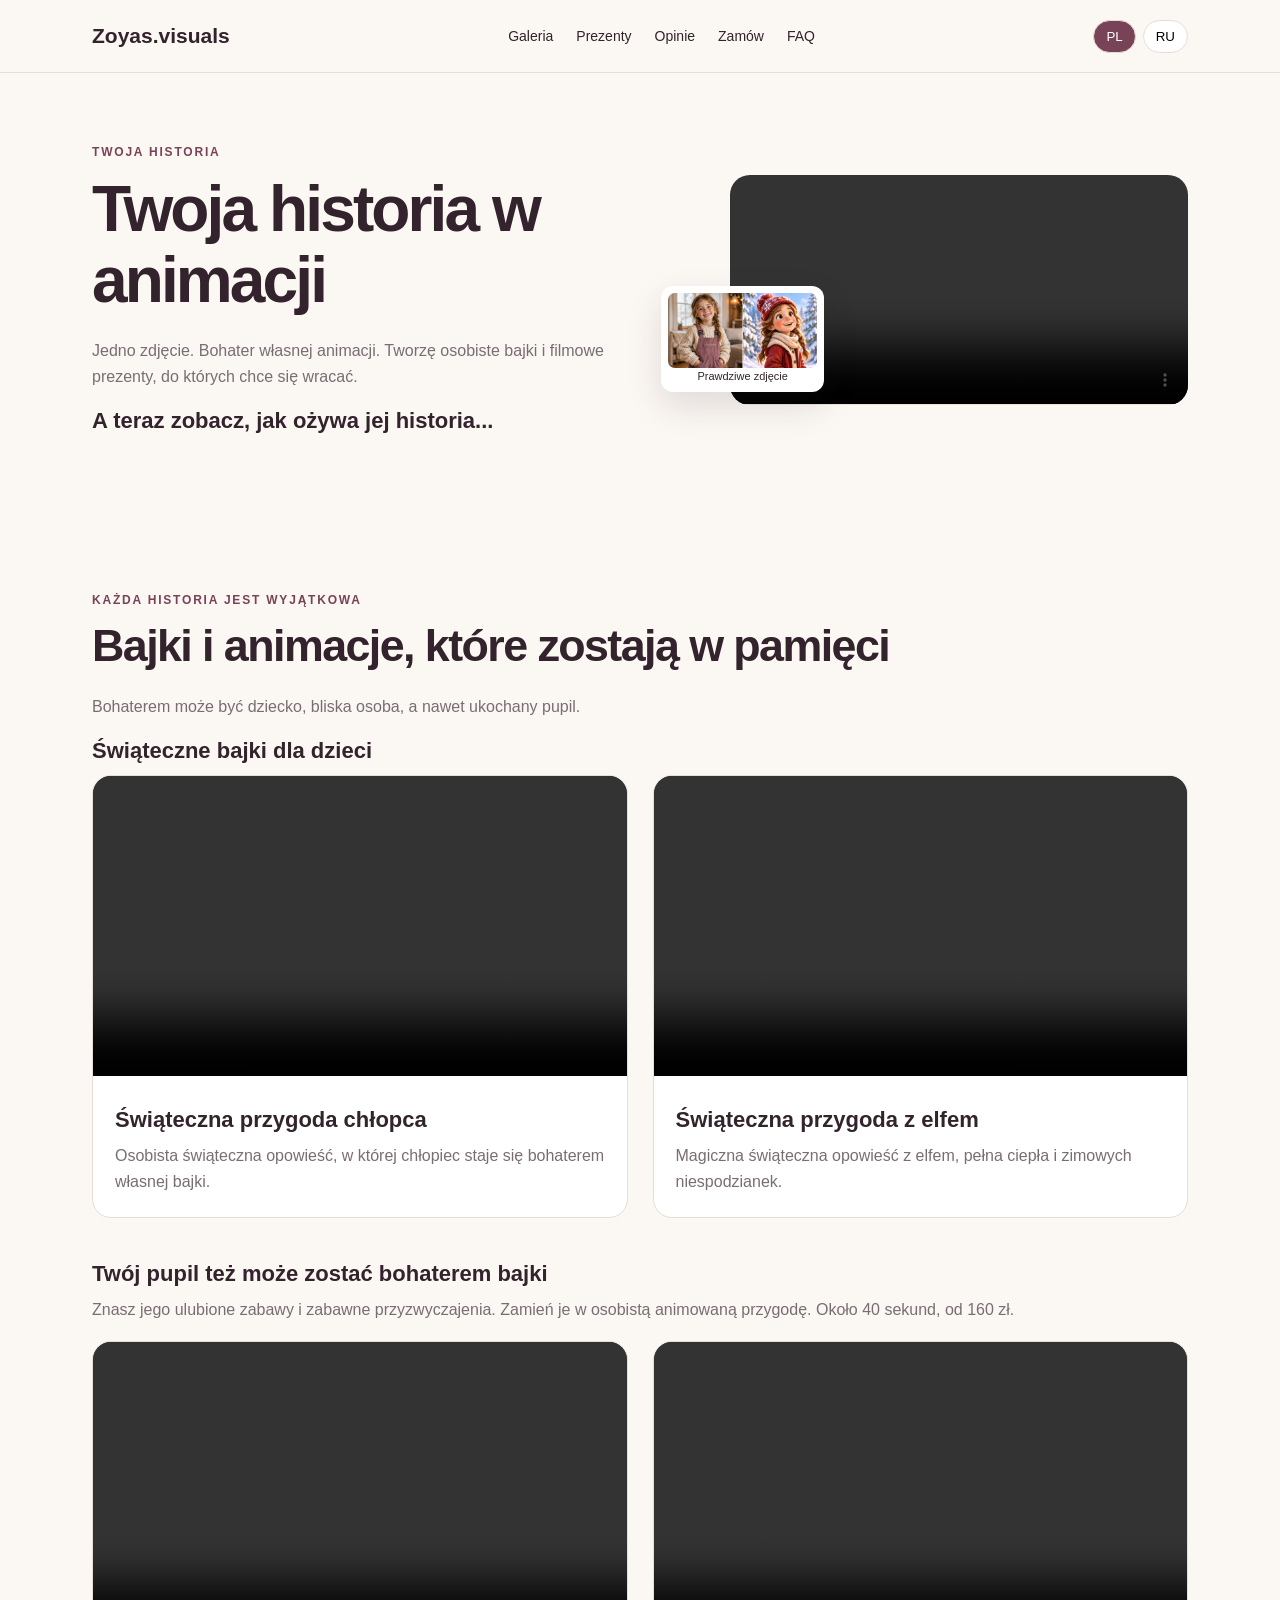
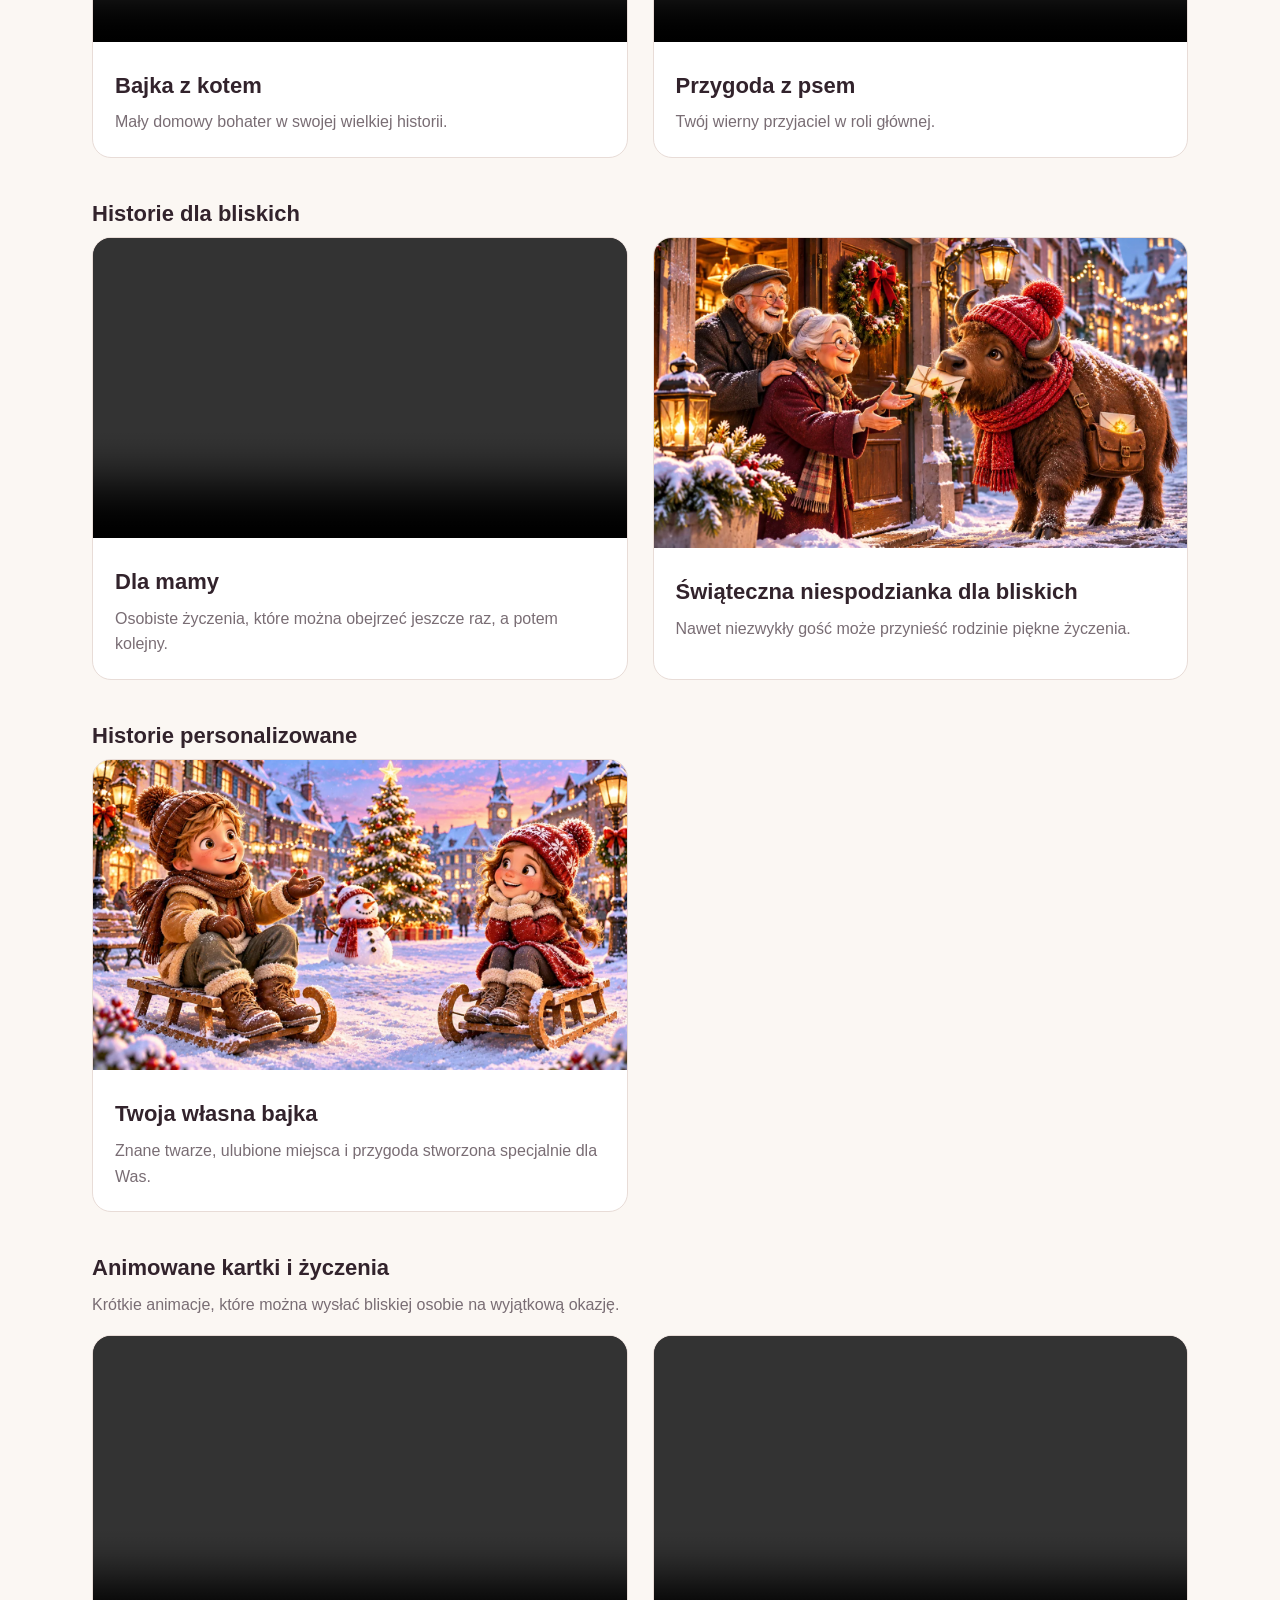
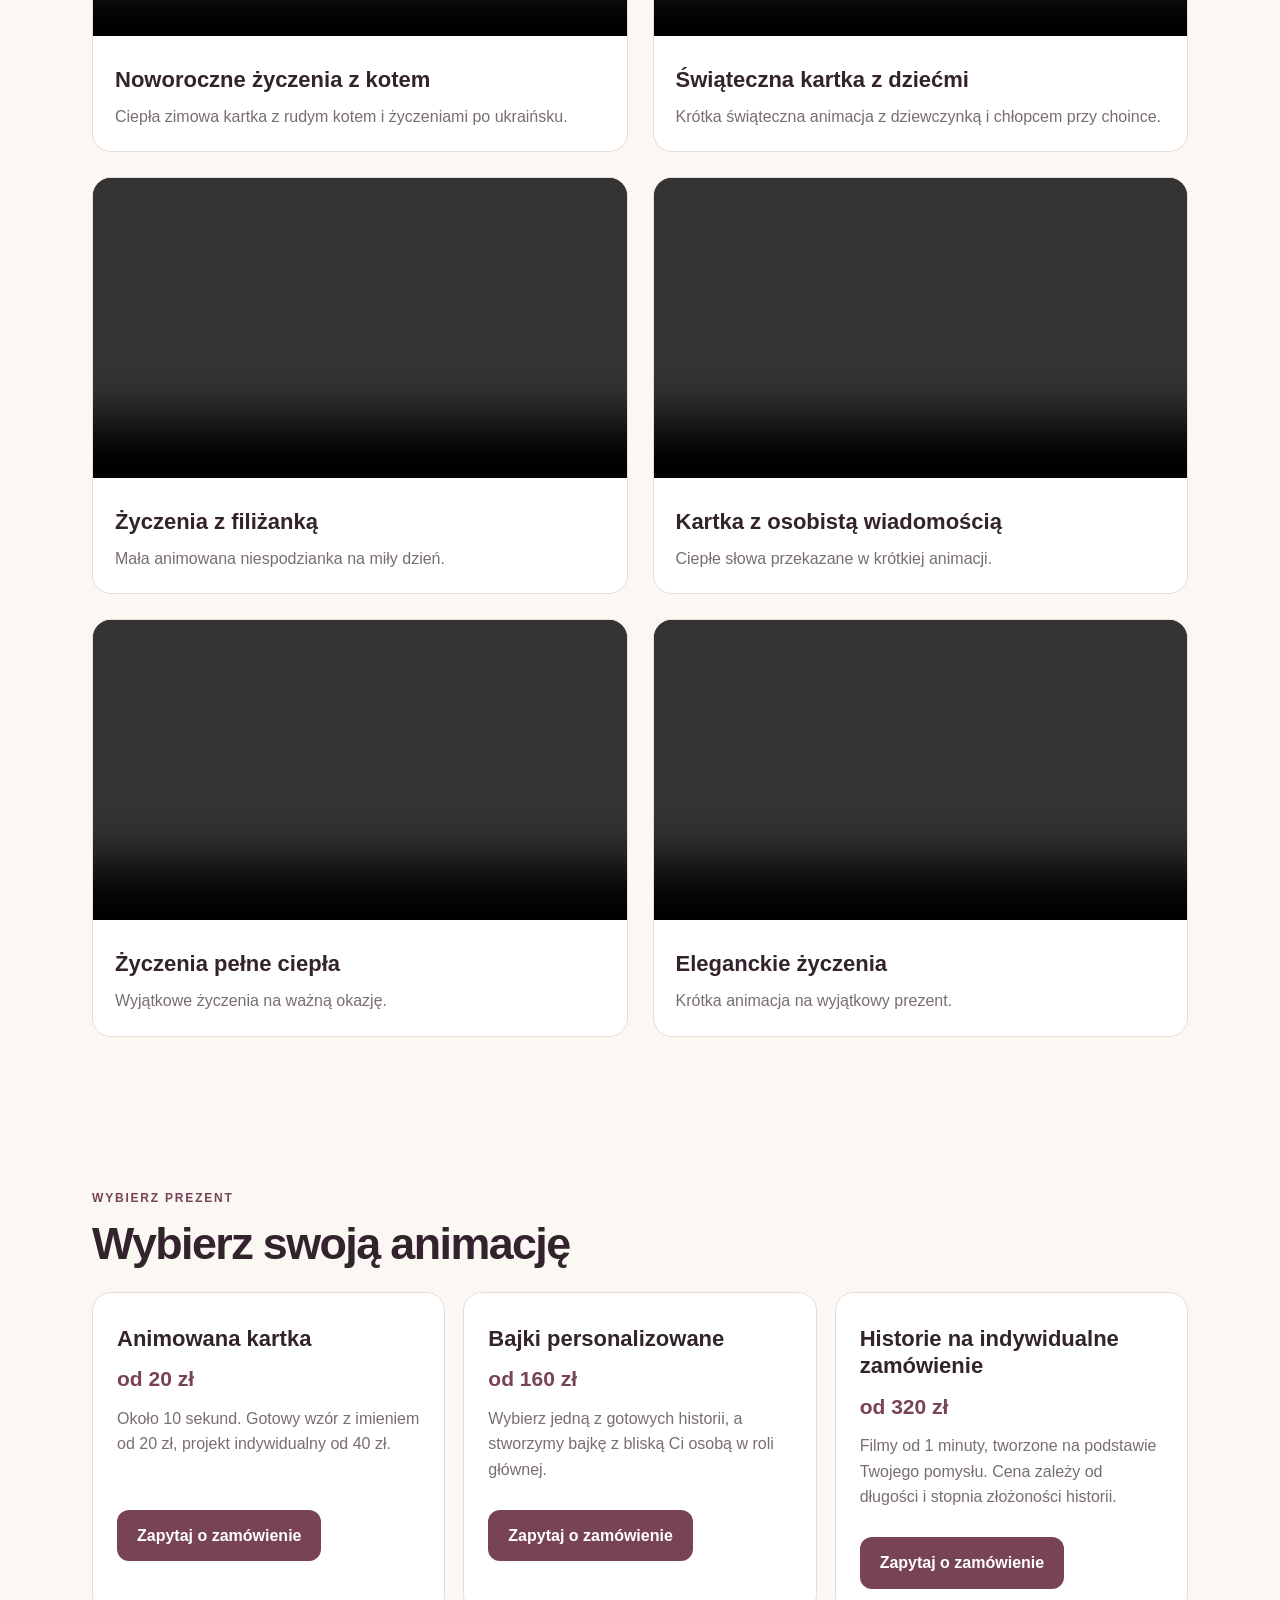
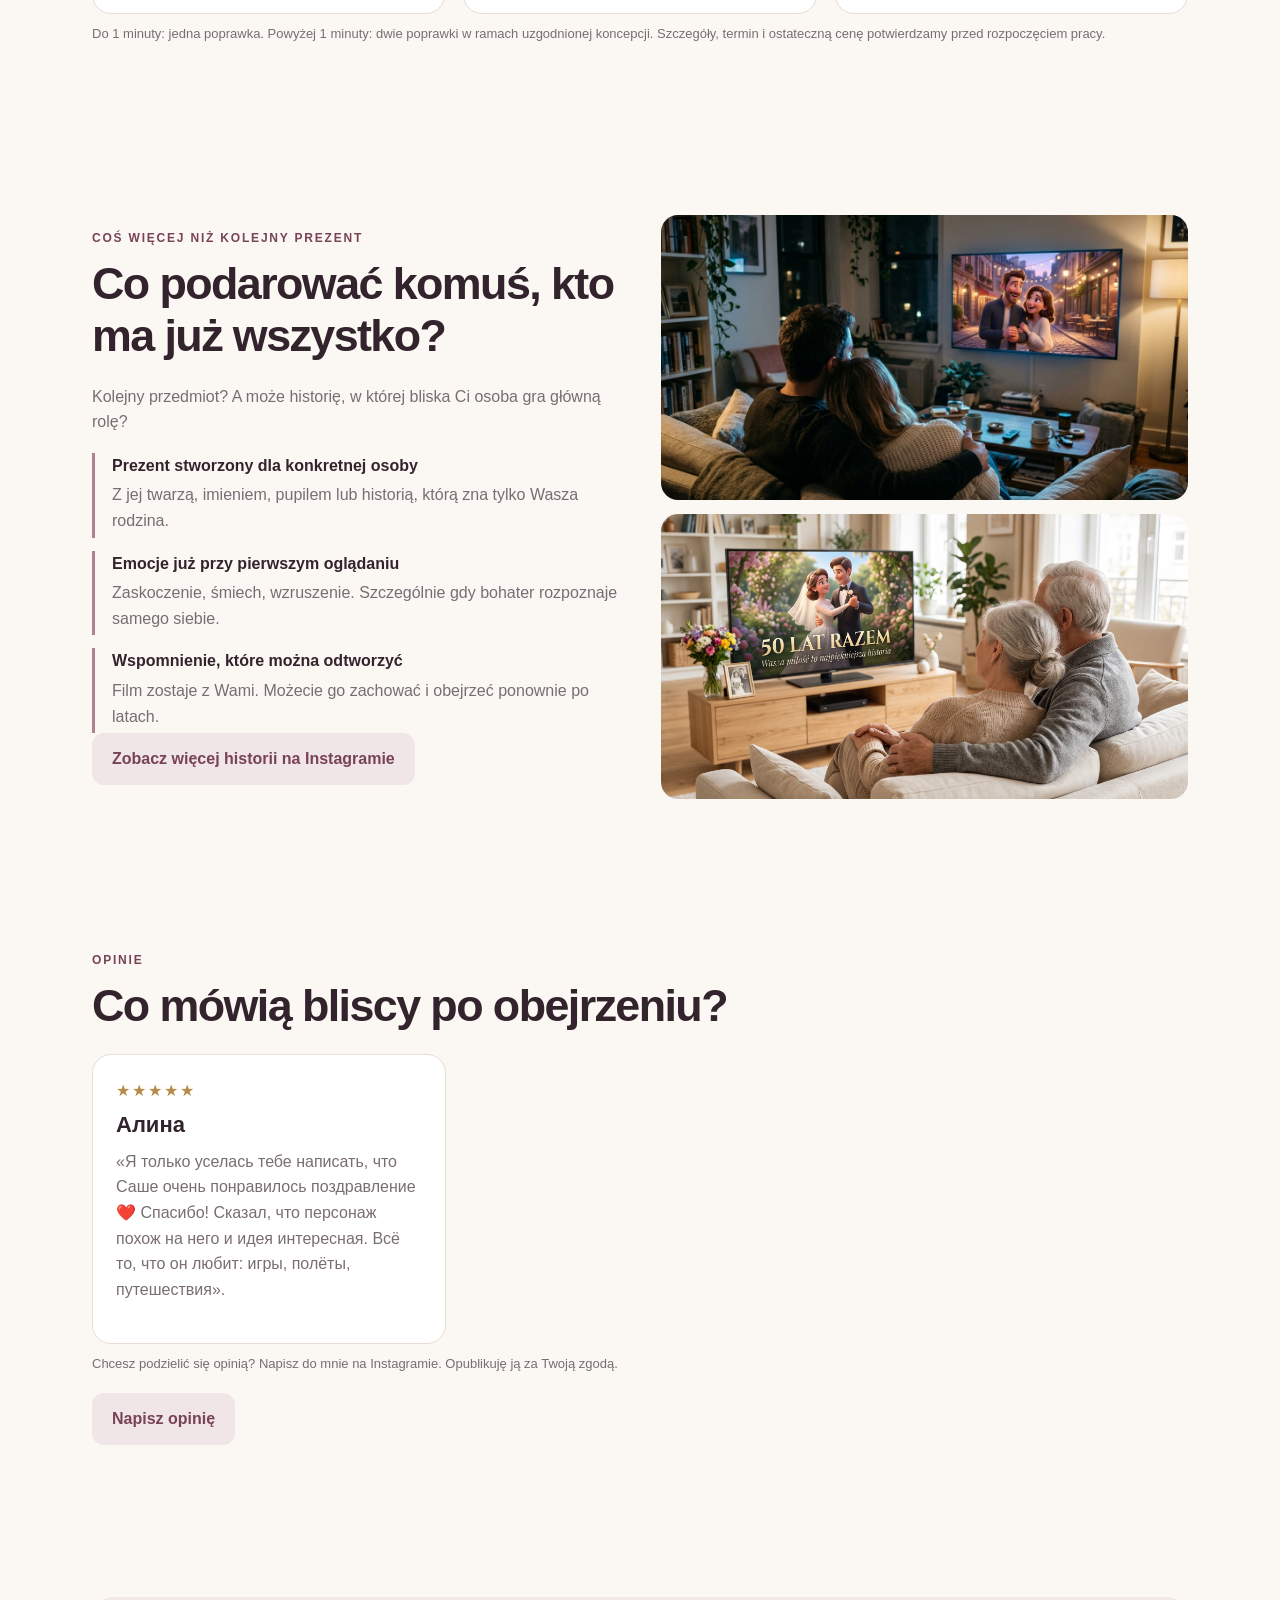
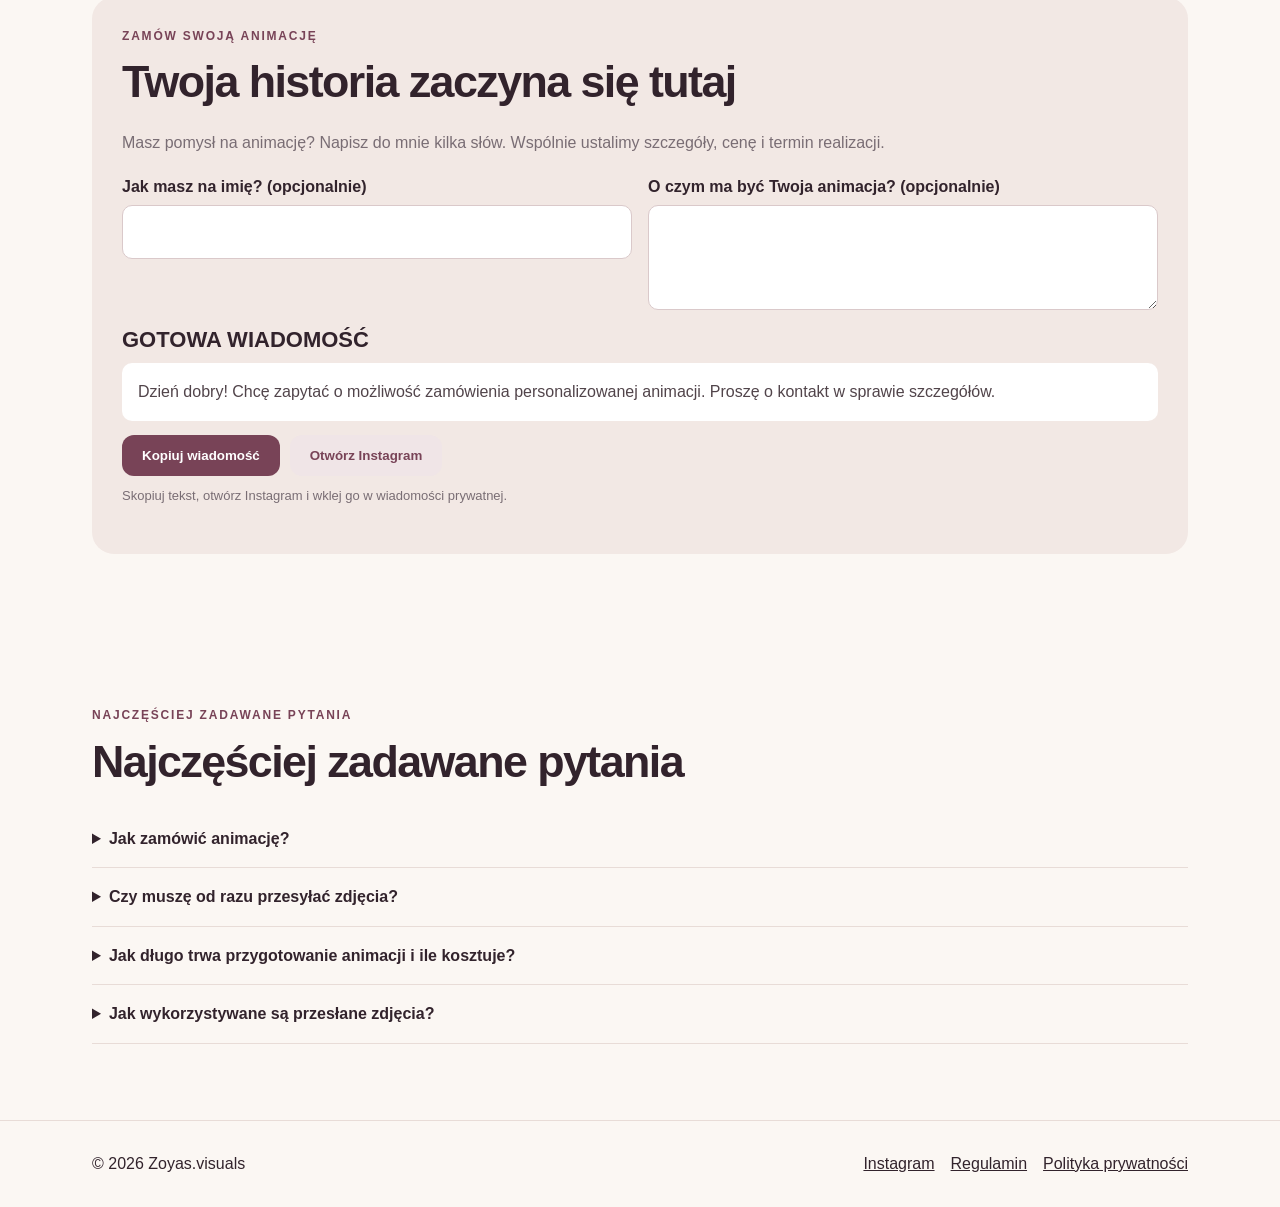
==== commit a9577bab: "Add files via upload" ====
--- a/index.html
+++ b/index.html
@@ -1,6 +1,7 @@
-<!doctype html><html lang="pl"><head><meta charset="utf-8"><meta name="viewport" content="width=device-width,initial-scale=1"><meta name="description" content="Zoyas.visuals — personalizowane bajki, animacje i wyjątkowe prezenty na zamówienie."><title>Zoyas.visuals | Twoja historia w animacji</title><style>
+<!DOCTYPE html>
+<html lang="pl"><head><meta charset="utf-8"/><meta content="width=device-width,initial-scale=1" name="viewport"/><meta content="Zoyas.visuals — personalizowane bajki, animacje i wyjątkowe prezenty na zamówienie." name="description"/><title>Zoyas.visuals | Twoja historia w animacji</title><style>
 
 :root{--ink:#32232c;--muted:#796d74;--rose:#784357;--paper:#fbf7f3;--line:#e8dcd7}*{box-sizing:border-box}html{scroll-behavior:smooth}body{margin:0;font-family:Inter,Arial,sans-serif;background:var(--paper);color:var(--ink);line-height:1.6}a{color:inherit}.wrap{max-width:1140px;margin:auto;padding:0 22px}header{position:sticky;top:0;background:#fbf7f3ed;backdrop-filter:blur(14px);border-bottom:1px solid var(--line);z-index:5}.nav{display:flex;justify-content:space-between;align-items:center;gap:15px;min-height:72px}.brand{font-size:21px;font-weight:850;text-decoration:none}.links{display:flex;gap:23px}.links a{text-decoration:none;font-size:14px}.langs{display:flex;gap:7px}.langs button{background:white;border:1px solid var(--line);border-radius:25px;padding:8px 12px;cursor:pointer}.langs button.active,.btn{background:var(--rose);color:white}.section{padding:76px 0}.eyebrow{font-size:12px;letter-spacing:.15em;color:var(--rose);font-weight:750}.hero{padding:70px 0}.hero-grid,.story-grid,.emotion-grid{display:grid;grid-template-columns:1fr 1fr;gap:42px;align-items:center}h1{font-size:clamp(39px,5vw,66px);line-height:1.1;letter-spacing:-.045em;margin:12px 0 23px}h2{font-size:clamp(30px,3.5vw,45px);line-height:1.16;letter-spacing:-.035em;margin:10px 0 22px}h3{line-height:1.25;margin:8px 0 10px;font-size:22px}p{color:var(--muted);margin:10px 0 18px}.btn{display:inline-block;border:0;border-radius:12px;text-decoration:none;padding:13px 20px;font-weight:700;cursor:pointer}.btn.secondary{background:#f0e5e7;color:var(--rose)}.hero-visual{position:relative;padding:0 0 0 13%}.hero-visual video{width:100%;max-height:540px;object-fit:contain;border-radius:20px;background:#ece0dd}.photo-thumb{position:absolute;left:0;bottom:20px;width:31%;background:white;padding:7px;border-radius:12px;box-shadow:0 14px 35px #32232c22}.photo-thumb img{width:100%;border-radius:7px;display:block}.photo-thumb small{display:block;text-align:center;font-size:11px}.grid{display:grid;grid-template-columns:repeat(2,minmax(0,1fr));gap:25px}.media-card,.review,.offer{background:white;border:1px solid var(--line);border-radius:19px;overflow:hidden}.media-card video{width:100%;height:300px;object-fit:contain;background:#241e23;display:block}.card-body{padding:22px}.card-body p{margin-bottom:0}.price{color:var(--rose);font-size:21px;font-weight:800}.offers{display:grid;grid-template-columns:repeat(3,minmax(0,1fr));gap:18px}.offer{padding:24px}.offer p{min-height:86px}.emotion-grid img{width:100%;border-radius:17px;display:block}.emotion-photos{display:grid;gap:14px}.emotion-photos img{max-height:285px;object-fit:cover}.benefits{display:grid;gap:13px}.benefit{border-left:3px solid #ad8191;padding-left:17px}.benefit strong{display:block}.benefit p{margin:4px 0}.reviews{display:grid;grid-template-columns:repeat(3,minmax(0,1fr));gap:17px}.review{padding:23px}.stars{color:#b9894b;letter-spacing:2px}.formbox{background:#f2e8e4;border-radius:22px;padding:30px}.formgrid{display:grid;grid-template-columns:1fr 1fr;gap:16px}input,textarea{width:100%;padding:13px 15px;border:1px solid #dac9ca;border-radius:10px;background:white;font:inherit}label{display:block;font-weight:650;margin-bottom:6px}.message{background:white;padding:16px;border-radius:10px;white-space:pre-line;color:#51444a}.actions{display:flex;flex-wrap:wrap;gap:10px;margin-top:14px}details{border-bottom:1px solid var(--line);padding:16px 0}summary{font-weight:750;cursor:pointer}footer{padding:30px 0;border-top:1px solid var(--line)}footer .wrap{display:flex;justify-content:space-between;flex-wrap:wrap;gap:15px}footer a{margin-left:16px}section{scroll-margin-top:85px}.note{font-size:13px;color:var(--muted)}@media(max-width:800px){.links{gap:11px;flex-wrap:wrap;justify-content:center}.links a{font-size:12px}.nav{flex-wrap:wrap;justify-content:center;padding:12px 0}.hero-grid,.story-grid,.emotion-grid,.grid,.formgrid{grid-template-columns:1fr}.offers,.reviews{grid-template-columns:1fr 1fr}.section{padding:52px 0}.hero{padding:40px 0}.hero-visual{max-width:550px;margin:auto}.media-card video{height:auto;max-height:420px;aspect-ratio:4/3;object-fit:contain}.emotion-photos{grid-template-columns:1fr 1fr}.emotion-photos img{height:220px}}@media(max-width:520px){.offers,.reviews,.emotion-photos{grid-template-columns:1fr}.hero-visual{padding-left:10%}.photo-thumb{width:29%}.section{padding:43px 0}.media-card video{max-height:350px}.emotion-photos img{height:auto}.links{order:3;width:100%}.formbox{padding:18px}.offer p{min-height:0}}
 
 .gallery-photo{width:100%;height:310px;object-fit:cover;display:block;border-radius:12px 12px 0 0}@media(max-width:600px){.gallery-photo{height:auto;aspect-ratio:4/3;object-fit:cover}}
-</style></head><body><header><div class="wrap nav"><a class="brand" href="#top">Zoyas.visuals</a><nav class="links"><a href="#galeria"><span  data-pl="Galeria" data-ru="Галерея">Galeria</span></a><a href="#prezenty"><span  data-pl="Prezenty" data-ru="Подарки">Prezenty</span></a><a href="#opinie"><span  data-pl="Opinie" data-ru="Отзывы">Opinie</span></a><a href="#zamow"><span  data-pl="Zamów" data-ru="Заказать">Zamów</span></a><a href="#faq"><span  data-pl="FAQ" data-ru="FAQ">FAQ</span></a></nav><div class="langs"><button id="pl" class="active" onclick="setLang('pl')">PL</button><button id="ru" onclick="setLang('ru')">RU</button></div></div></header><main id="top"><section class="hero"><div class="wrap hero-grid"><div><div class="eyebrow" data-pl="TWOJA HISTORIA" data-ru="ТВОЯ ИСТОРИЯ">TWOJA HISTORIA</div><h1  data-pl="Twoja historia w animacji" data-ru="Твоя история в мультфильме">Twoja historia w animacji</h1><p  data-pl="Jedno zdjęcie. Bohater własnej animacji. Tworzę osobiste bajki i filmowe prezenty, do których chce się wracać." data-ru="Одно фото. Герой собственной истории. Создаю персональные мультфильмы и подарки, которые хочется пересматривать.">Jedno zdjęcie. Bohater własnej animacji. Tworzę osobiste bajki i filmowe prezenty, do których chce się wracać.</p><h3  data-pl="A teraz zobacz, jak ożywa jej historia..." data-ru="А теперь посмотри, как оживает её история...">A teraz zobacz, jak ożywa jej historia...</h3></div><div class="hero-visual"><video src="winter-girl.mp4" controls playsinline preload="metadata" controlsList="nodownload noremoteplayback" disablePictureInPicture oncontextmenu="return false"></video><div class="photo-thumb"><img src="girl-before-after.webp" alt="Zdjęcie i animowana postać"><small  data-pl="Prawdziwe zdjęcie" data-ru="Настоящее фото">Prawdziwe zdjęcie</small></div></div></div></section><section class="section" id="galeria"><div class="wrap"><div class="eyebrow" data-pl="KAŻDA HISTORIA JEST WYJĄTKOWA" data-ru="КАЖДАЯ ИСТОРИЯ ОСОБЕННАЯ">KAŻDA HISTORIA JEST WYJĄTKOWA</div><h2  data-pl="Bajki i animacje, które zostają w pamięci" data-ru="Мультфильмы и истории, которые запоминаются">Bajki i animacje, które zostają w pamięci</h2><p  data-pl="Bohaterem może być dziecko, bliska osoba, a nawet ukochany pupil." data-ru="Главным героем может стать ребёнок, близкий человек и даже любимый питомец.">Bohaterem może być dziecko, bliska osoba, a nawet ukochany pupil.</p><h3  data-pl="Świąteczne bajki dla dzieci" data-ru="Новогодние сказки для детей">Świąteczne bajki dla dzieci</h3><div class="grid"><article class="media-card"><video controls playsinline preload="metadata" controlsList="nodownload noremoteplayback" disablePictureInPicture oncontextmenu="return false" src="elf.mp4"></video><div class="card-body"><h3  data-pl="Świąteczna przygoda z aniołem" data-ru="Рождественская история с ангелом">Świąteczna przygoda z aniołem</h3><p  data-pl="Świąteczna bajka, w której dziecko rozpoznaje siebie jako bohatera." data-ru="Новогодняя сказка, в которой ребёнок узнаёт себя в главном герое.">Świąteczna bajka, w której dziecko rozpoznaje siebie jako bohatera.</p></div></article></div><h3 style="margin-top:42px"><span  data-pl="Twój pupil też może zostać bohaterem bajki" data-ru="Твой питомец тоже может стать героем мультфильма">Twój pupil też może zostać bohaterem bajki</span></h3><p><span  data-pl="Znasz jego ulubione zabawy i zabawne przyzwyczajenia. Zamień je w osobistą animowaną przygodę. Około 40 sekund, od 160 zł." data-ru="Ты знаешь его любимые игры и смешные привычки. Преврати их в личное мультприключение. Около 40 секунд, от 160 zł.">Znasz jego ulubione zabawy i zabawne przyzwyczajenia. Zamień je w osobistą animowaną przygodę. Około 40 sekund, od 160 zł.</span></p><div class="grid"><article class="media-card"><video controls playsinline preload="metadata" controlsList="nodownload noremoteplayback" disablePictureInPicture oncontextmenu="return false" src="cat.mp4"></video><div class="card-body"><h3  data-pl="Bajka z kotem" data-ru="Сказка с котом">Bajka z kotem</h3><p  data-pl="Mały domowy bohater w swojej wielkiej historii." data-ru="Маленький домашний герой в большой истории.">Mały domowy bohater w swojej wielkiej historii.</p></div></article><article class="media-card"><video controls playsinline preload="metadata" controlsList="nodownload noremoteplayback" disablePictureInPicture oncontextmenu="return false" src="dog.mp4"></video><div class="card-body"><h3  data-pl="Przygoda z psem" data-ru="Приключение с собакой">Przygoda z psem</h3><p  data-pl="Twój wierny przyjaciel w roli głównej." data-ru="Твой верный друг в главной роли.">Twój wierny przyjaciel w roli głównej.</p></div></article></div><h3 style="margin-top:42px"><span  data-pl="Historie dla bliskich" data-ru="Истории для близких">Historie dla bliskich</span></h3><div class="grid"><article class="media-card"><video controls playsinline preload="metadata" controlsList="nodownload noremoteplayback" disablePictureInPicture oncontextmenu="return false" src="for-mom.mp4"></video><div class="card-body"><h3  data-pl="Dla mamy" data-ru="Для мамы">Dla mamy</h3><p  data-pl="Osobiste życzenia, które można obejrzeć jeszcze raz, a potem kolejny." data-ru="Личное поздравление, которое хочется пересматривать.">Osobiste życzenia, które można obejrzeć jeszcze raz, a potem kolejny.</p></div></article><article class="media-card"><img class="gallery-photo" src="[data-uri]